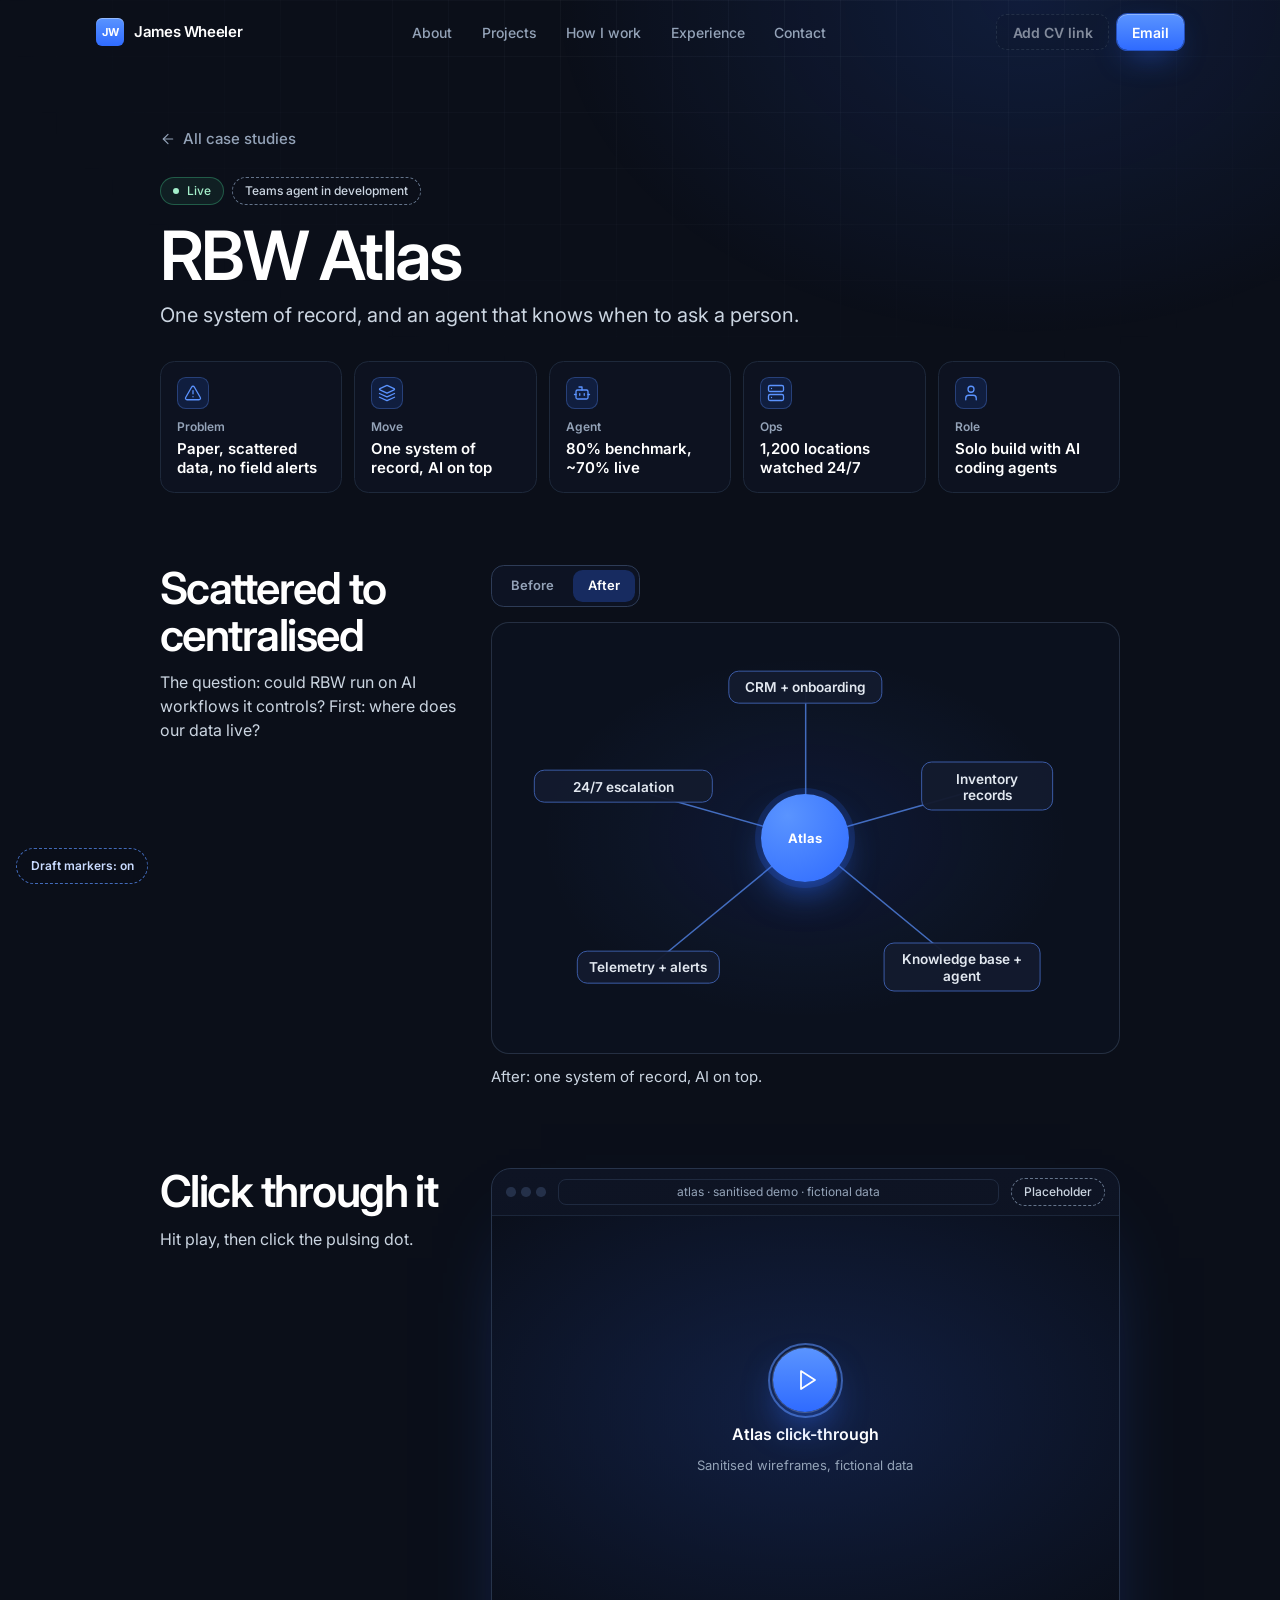
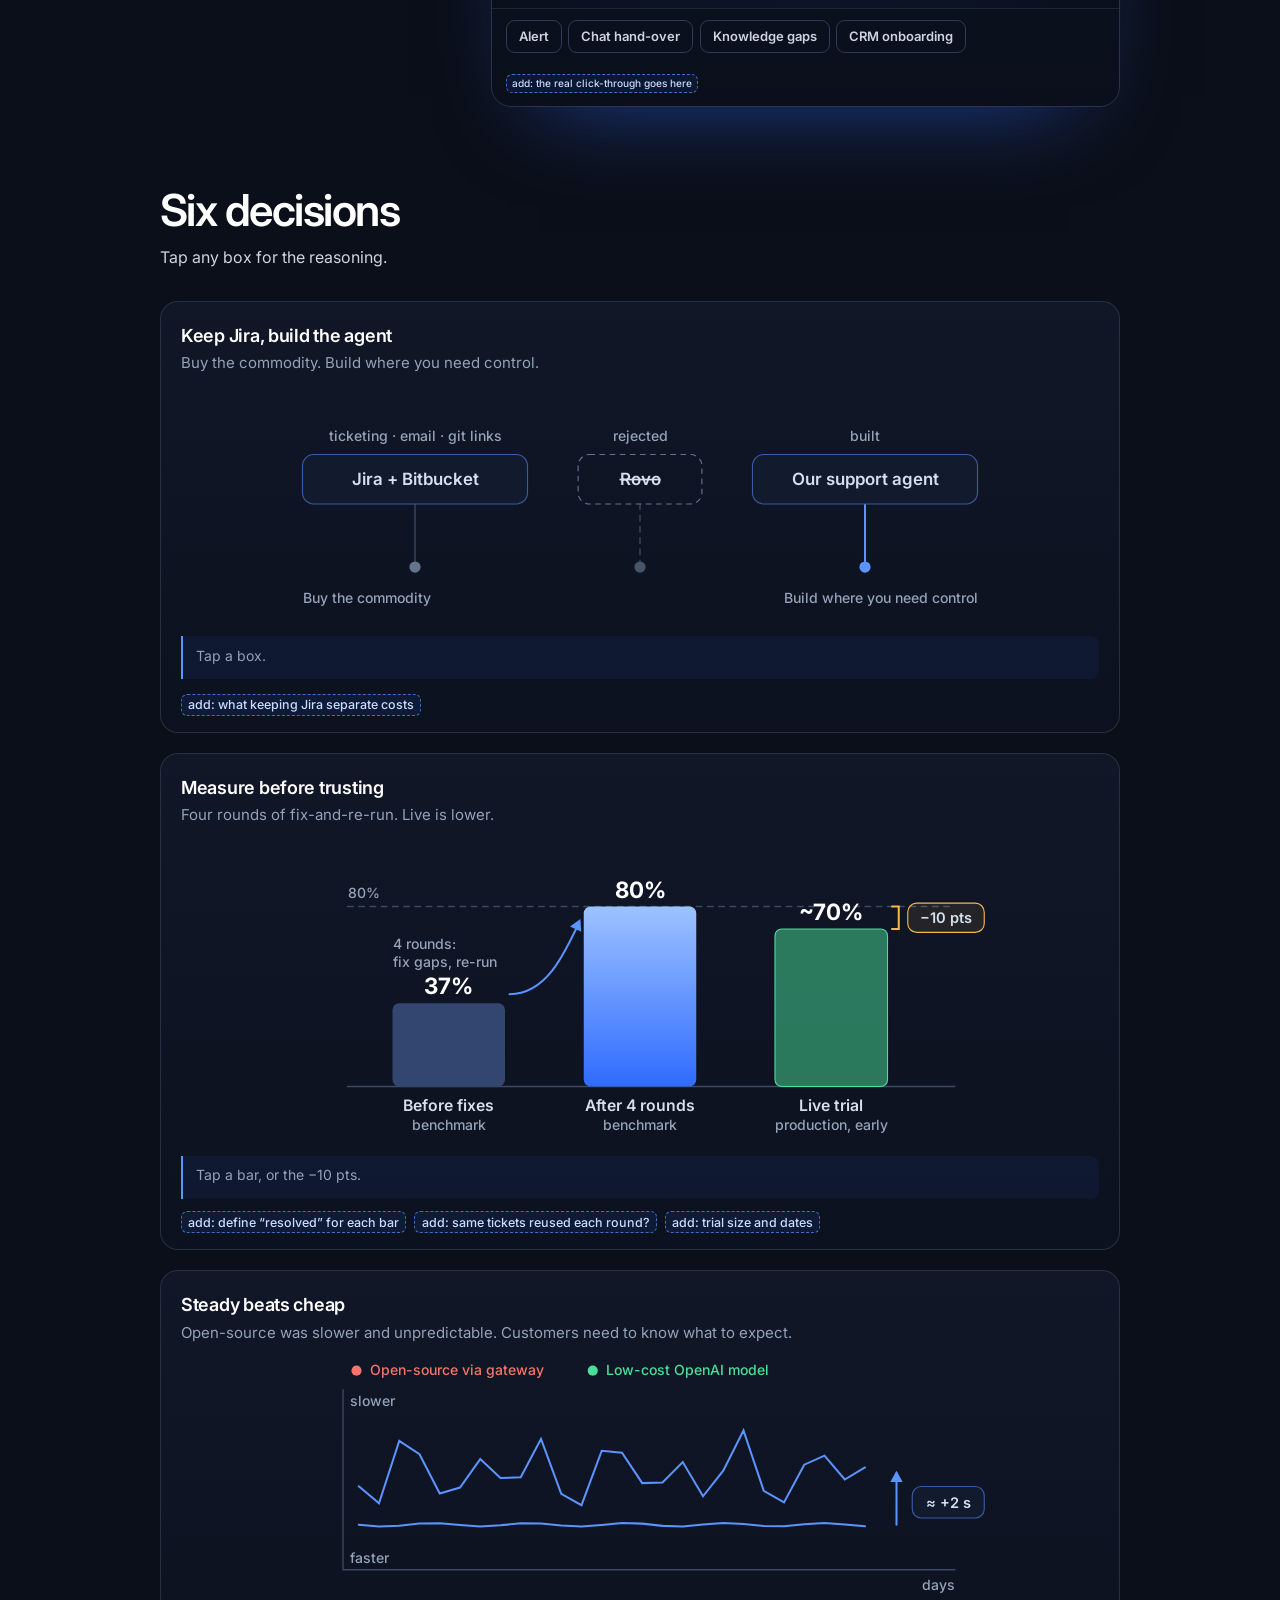
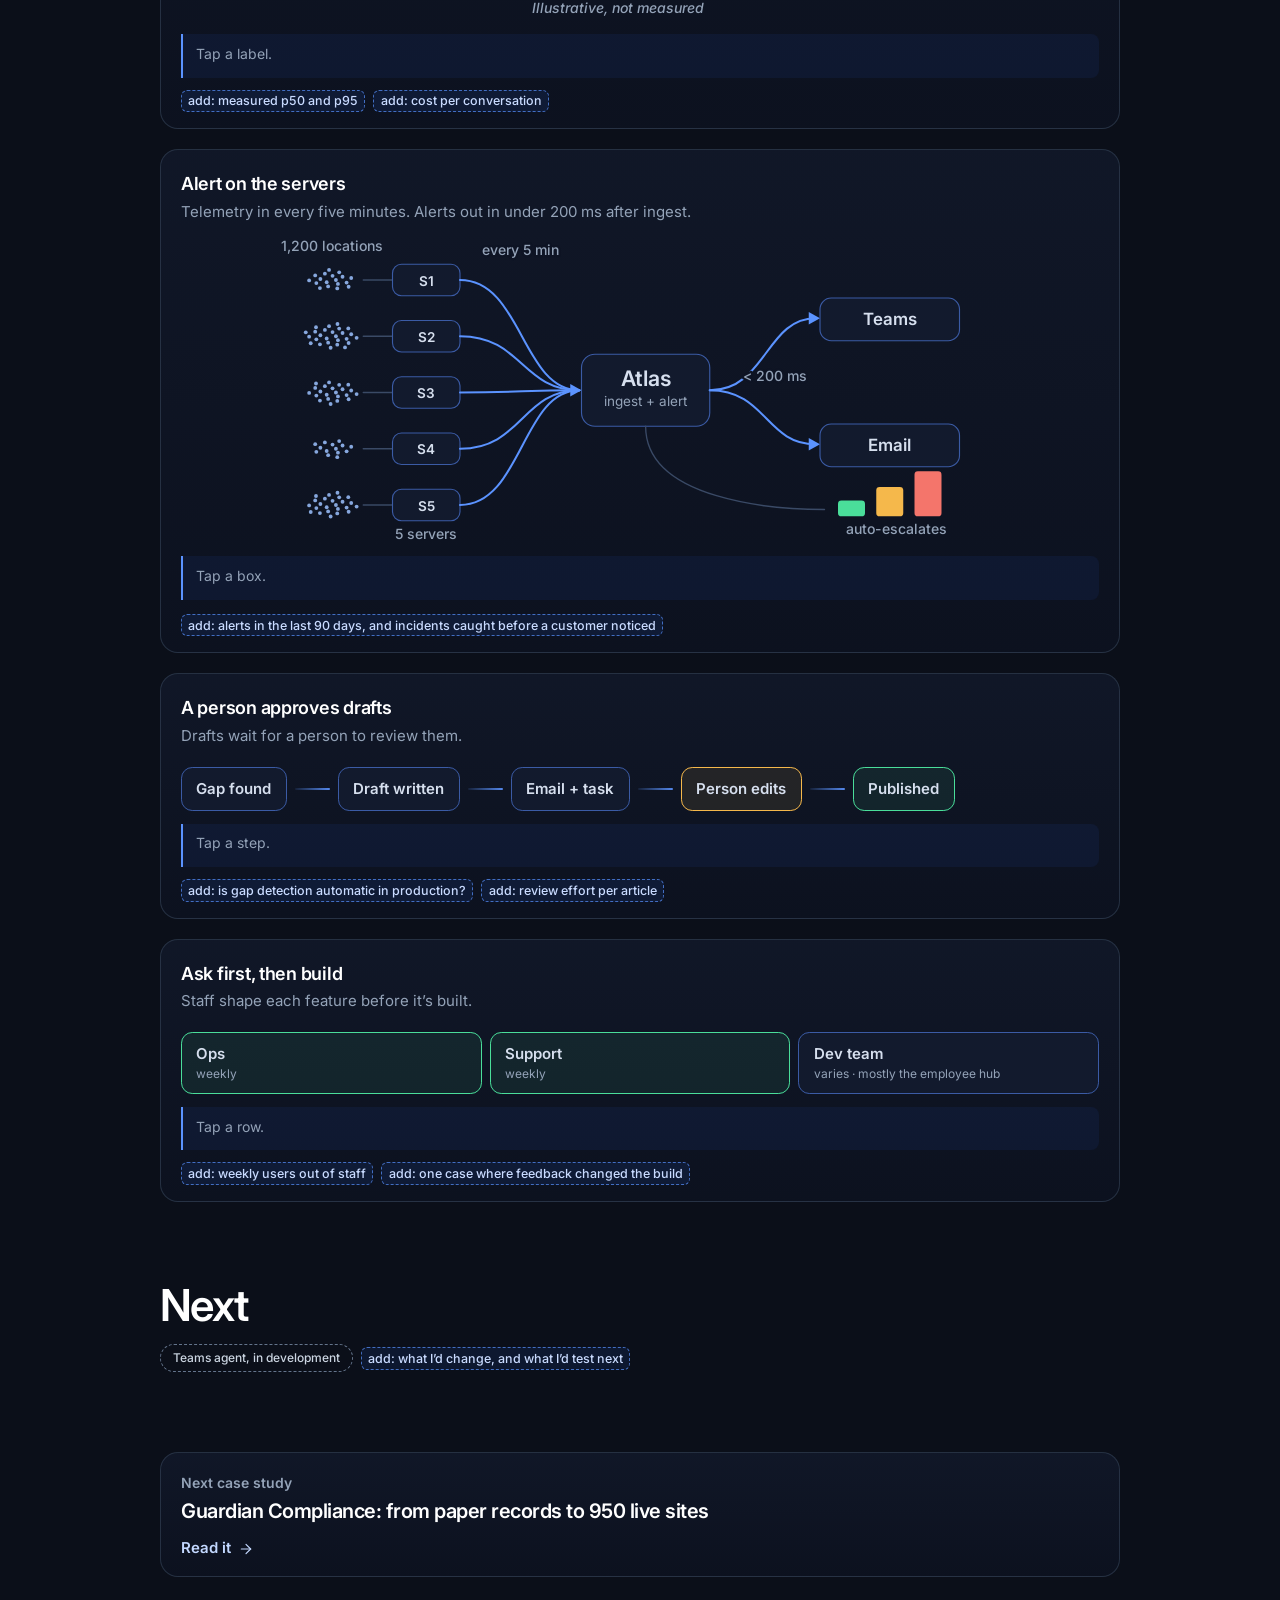
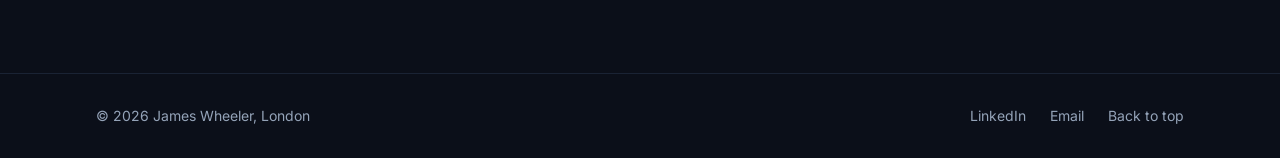
==== atlas/index.html @ 27ca9520 "Baseline: original three pages and redesign plan Co-Authored-By: Claude Sonnet 5.5 <noreply@anthropi" ====
<!DOCTYPE html>
<html lang="en-GB">
<head>
<meta charset="utf-8">
<meta name="viewport" content="width=device-width, initial-scale=1, viewport-fit=cover">
<title>RBW Atlas case study | James Wheeler</title>
<meta name="description" content="One system of record and a support agent that knows when to ask a person: the decisions, the alternatives rejected and what the numbers show.">
<meta name="theme-color" content="#0B0F19">
<meta property="og:type" content="website">
<meta property="og:title" content="RBW Atlas case study | James Wheeler">
<meta property="og:description" content="One system of record and a support agent that knows when to ask a person: the decisions, the alternatives rejected and what the numbers show.">
<!-- Replace YOUR-DOMAIN with your real domain; LinkedIn and Slack need absolute URLs for previews. og.png sits next to index.html. -->
<meta property="og:image" content="https://YOUR-DOMAIN/og.png">
<meta property="og:url" content="https://YOUR-DOMAIN/atlas/">
<meta name="twitter:card" content="summary_large_image">
<link rel="icon" href="data:image/svg+xml,%3Csvg xmlns='http://www.w3.org/2000/svg' viewBox='0 0 32 32'%3E%3Crect width='32' height='32' rx='8' fill='%232F6BFF'/%3E%3Ctext x='16' y='21.5' font-family='Arial,sans-serif' font-size='14' font-weight='700' text-anchor='middle' fill='white'%3EJW%3C/text%3E%3C/svg%3E">
<link rel="preconnect" href="https://fonts.googleapis.com">
<link rel="preconnect" href="https://fonts.gstatic.com" crossorigin>
<link href="https://fonts.googleapis.com/css2?family=Inter:wght@400;500;600;700&display=swap" rel="stylesheet">
<style>
*,:after,:before{--tw-border-spacing-x:0;--tw-border-spacing-y:0;--tw-translate-x:0;--tw-translate-y:0;--tw-rotate:0;--tw-skew-x:0;--tw-skew-y:0;--tw-scale-x:1;--tw-scale-y:1;--tw-pan-x: ;--tw-pan-y: ;--tw-pinch-zoom: ;--tw-scroll-snap-strictness:proximity;--tw-gradient-from-position: ;--tw-gradient-via-position: ;--tw-gradient-to-position: ;--tw-ordinal: ;--tw-slashed-zero: ;--tw-numeric-figure: ;--tw-numeric-spacing: ;--tw-numeric-fraction: ;--tw-ring-inset: ;--tw-ring-offset-width:0px;--tw-ring-offset-color:#fff;--tw-ring-color:rgba(59,130,246,.5);--tw-ring-offset-shadow:0 0 #0000;--tw-ring-shadow:0 0 #0000;--tw-shadow:0 0 #0000;--tw-shadow-colored:0 0 #0000;--tw-blur: ;--tw-brightness: ;--tw-contrast: ;--tw-grayscale: ;--tw-hue-rotate: ;--tw-invert: ;--tw-saturate: ;--tw-sepia: ;--tw-drop-shadow: ;--tw-backdrop-blur: ;--tw-backdrop-brightness: ;--tw-backdrop-contrast: ;--tw-backdrop-grayscale: ;--tw-backdrop-hue-rotate: ;--tw-backdrop-invert: ;--tw-backdrop-opacity: ;--tw-backdrop-saturate: ;--tw-backdrop-sepia: ;--tw-contain-size: ;--tw-contain-layout: ;--tw-contain-paint: ;--tw-contain-style: }::backdrop{--tw-border-spacing-x:0;--tw-border-spacing-y:0;--tw-translate-x:0;--tw-translate-y:0;--tw-rotate:0;--tw-skew-x:0;--tw-skew-y:0;--tw-scale-x:1;--tw-scale-y:1;--tw-pan-x: ;--tw-pan-y: ;--tw-pinch-zoom: ;--tw-scroll-snap-strictness:proximity;--tw-gradient-from-position: ;--tw-gradient-via-position: ;--tw-gradient-to-position: ;--tw-ordinal: ;--tw-slashed-zero: ;--tw-numeric-figure: ;--tw-numeric-spacing: ;--tw-numeric-fraction: ;--tw-ring-inset: ;--tw-ring-offset-width:0px;--tw-ring-offset-color:#fff;--tw-ring-color:rgba(59,130,246,.5);--tw-ring-offset-shadow:0 0 #0000;--tw-ring-shadow:0 0 #0000;--tw-shadow:0 0 #0000;--tw-shadow-colored:0 0 #0000;--tw-blur: ;--tw-brightness: ;--tw-contrast: ;--tw-grayscale: ;--tw-hue-rotate: ;--tw-invert: ;--tw-saturate: ;--tw-sepia: ;--tw-drop-shadow: ;--tw-backdrop-blur: ;--tw-backdrop-brightness: ;--tw-backdrop-contrast: ;--tw-backdrop-grayscale: ;--tw-backdrop-hue-rotate: ;--tw-backdrop-invert: ;--tw-backdrop-opacity: ;--tw-backdrop-saturate: ;--tw-backdrop-sepia: ;--tw-contain-size: ;--tw-contain-layout: ;--tw-contain-paint: ;--tw-contain-style: }/*! tailwindcss v3.4.17 | MIT License | https://tailwindcss.com*/*,:after,:before{box-sizing:border-box;border:0 solid #e5e7eb}:after,:before{--tw-content:""}:host,html{line-height:1.5;-webkit-text-size-adjust:100%;-moz-tab-size:4;-o-tab-size:4;tab-size:4;font-family:Inter,ui-sans-serif,system-ui,-apple-system,Segoe UI,Roboto,Helvetica Neue,Arial,sans-serif;font-feature-settings:normal;font-variation-settings:normal;-webkit-tap-highlight-color:transparent}body{margin:0;line-height:inherit}hr{height:0;color:inherit;border-top-width:1px}abbr:where([title]){-webkit-text-decoration:underline dotted;text-decoration:underline dotted}h1,h2,h3,h4,h5,h6{font-size:inherit;font-weight:inherit}a{color:inherit;text-decoration:inherit}b,strong{font-weight:bolder}code,kbd,pre,samp{font-family:ui-monospace,SFMono-Regular,Menlo,Monaco,Consolas,Liberation Mono,Courier New,monospace;font-feature-settings:normal;font-variation-settings:normal;font-size:1em}small{font-size:80%}sub,sup{font-size:75%;line-height:0;position:relative;vertical-align:baseline}sub{bottom:-.25em}sup{top:-.5em}table{text-indent:0;border-color:inherit;border-collapse:collapse}button,input,optgroup,select,textarea{font-family:inherit;font-feature-settings:inherit;font-variation-settings:inherit;font-size:100%;font-weight:inherit;line-height:inherit;letter-spacing:inherit;color:inherit;margin:0;padding:0}button,select{text-transform:none}button,input:where([type=button]),input:where([type=reset]),input:where([type=submit]){-webkit-appearance:button;background-color:transparent;background-image:none}:-moz-focusring{outline:auto}:-moz-ui-invalid{box-shadow:none}progress{vertical-align:baseline}::-webkit-inner-spin-button,::-webkit-outer-spin-button{height:auto}[type=search]{-webkit-appearance:textfield;outline-offset:-2px}::-webkit-search-decoration{-webkit-appearance:none}::-webkit-file-upload-button{-webkit-appearance:button;font:inherit}summary{display:list-item}blockquote,dd,dl,figure,h1,h2,h3,h4,h5,h6,hr,p,pre{margin:0}fieldset{margin:0}fieldset,legend{padding:0}menu,ol,ul{list-style:none;margin:0;padding:0}dialog{padding:0}textarea{resize:vertical}input::-moz-placeholder,textarea::-moz-placeholder{opacity:1;color:#9ca3af}input::placeholder,textarea::placeholder{opacity:1;color:#9ca3af}[role=button],button{cursor:pointer}:disabled{cursor:default}audio,canvas,embed,iframe,img,object,svg,video{display:block;vertical-align:middle}img,video{max-width:100%;height:auto}[hidden]:where(:not([hidden=until-found])){display:none}.sr-only{position:absolute;width:1px;height:1px;padding:0;margin:-1px;overflow:hidden;clip:rect(0,0,0,0);white-space:nowrap;border-width:0}.visible{visibility:visible}.static{position:static}.fixed{position:fixed}.absolute{position:absolute}.relative{position:relative}.inset-x-0{left:0;right:0}.top-0{top:0}.z-50{z-index:50}.mx-auto{margin-left:auto;margin-right:auto}.mt-1{margin-top:.25rem}.mt-2{margin-top:.5rem}.mt-3{margin-top:.75rem}.mt-4{margin-top:1rem}.mt-5{margin-top:1.25rem}.mt-6{margin-top:1.5rem}.mt-8{margin-top:2rem}.mt-9{margin-top:2.25rem}.block{display:block}.inline{display:inline}.flex{display:flex}.grid{display:grid}.hidden{display:none}.h-1\.5{height:.375rem}.h-16{height:4rem}.h-4{height:1rem}.h-7{height:1.75rem}.h-9{height:2.25rem}.min-h-\[100svh\]{min-height:100svh}.w-1\.5{width:.375rem}.w-4{width:1rem}.w-7{width:1.75rem}.w-9{width:2.25rem}.w-full{width:100%}.max-w-2xl{max-width:42rem}.max-w-3xl{max-width:48rem}.max-w-5xl{max-width:64rem}.max-w-6xl{max-width:72rem}.max-w-\[420px\]{max-width:420px}.max-w-\[720px\]{max-width:720px}.max-w-xl{max-width:36rem}.flex-none{flex:none}.grow{flex-grow:1}.transform{transform:translate(var(--tw-translate-x),var(--tw-translate-y)) rotate(var(--tw-rotate)) skewX(var(--tw-skew-x)) skewY(var(--tw-skew-y)) scaleX(var(--tw-scale-x)) scaleY(var(--tw-scale-y))}.resize{resize:both}.grid-cols-1{grid-template-columns:repeat(1,minmax(0,1fr))}.flex-col{flex-direction:column}.flex-wrap{flex-wrap:wrap}.place-items-center{place-items:center}.content-start{align-content:flex-start}.items-start{align-items:flex-start}.items-center{align-items:center}.justify-center{justify-content:center}.justify-between{justify-content:space-between}.gap-1{gap:.25rem}.gap-10{gap:2.5rem}.gap-2{gap:.5rem}.gap-2\.5{gap:.625rem}.gap-3{gap:.75rem}.gap-4{gap:1rem}.gap-5{gap:1.25rem}.gap-6{gap:1.5rem}.gap-8{gap:2rem}.space-y-20>:not([hidden])~:not([hidden]){--tw-space-y-reverse:0;margin-top:calc(5rem*(1 - var(--tw-space-y-reverse)));margin-bottom:calc(5rem*var(--tw-space-y-reverse))}.self-start{align-self:flex-start}.justify-self-start{justify-self:start}.rounded-full{border-radius:9999px}.rounded-lg{border-radius:.5rem}.rounded-md{border-radius:.375rem}.border{border-width:1px}.border-b{border-bottom-width:1px}.border-t{border-top-width:1px}.border-slate-700{--tw-border-opacity:1;border-color:rgb(51 65 85/var(--tw-border-opacity,1))}.border-slate-800{--tw-border-opacity:1;border-color:rgb(30 41 59/var(--tw-border-opacity,1))}.border-slate-800\/80{border-color:rgba(30,41,59,.8)}.border-transparent{border-color:transparent}.bg-\[\#0B0F19\]\/95{background-color:rgba(11,15,25,.95)}.bg-accent-bright{--tw-bg-opacity:1;background-color:rgb(91 147 255/var(--tw-bg-opacity,1))}.bg-slate-400{--tw-bg-opacity:1;background-color:rgb(148 163 184/var(--tw-bg-opacity,1))}.bg-gradient-to-b{background-image:linear-gradient(to bottom,var(--tw-gradient-stops))}.from-\[\#5A94FF\]{--tw-gradient-from:#5a94ff var(--tw-gradient-from-position);--tw-gradient-to:rgba(90,148,255,0) var(--tw-gradient-to-position);--tw-gradient-stops:var(--tw-gradient-from),var(--tw-gradient-to)}.to-accent{--tw-gradient-to:#2f6bff var(--tw-gradient-to-position)}.p-6{padding:1.5rem}.px-5{padding-left:1.25rem;padding-right:1.25rem}.py-2{padding-top:.5rem;padding-bottom:.5rem}.py-3{padding-top:.75rem;padding-bottom:.75rem}.py-8{padding-top:2rem;padding-bottom:2rem}.pb-10{padding-bottom:2.5rem}.pb-24{padding-bottom:6rem}.pb-28{padding-bottom:7rem}.pb-8{padding-bottom:2rem}.pt-10{padding-top:2.5rem}.pt-24{padding-top:6rem}.pt-28{padding-top:7rem}.text-\[11px\]{font-size:11px}.text-\[15px\]{font-size:15px}.text-base{font-size:1rem;line-height:1.5rem}.text-lg{font-size:1.125rem;line-height:1.75rem}.text-sm{font-size:.875rem;line-height:1.25rem}.text-xl{font-size:1.25rem;line-height:1.75rem}.font-bold{font-weight:700}.font-medium{font-weight:500}.font-semibold{font-weight:600}.leading-relaxed{line-height:1.625}.tracking-tight{letter-spacing:-.025em}.text-slate-300{--tw-text-opacity:1;color:rgb(203 213 225/var(--tw-text-opacity,1))}.text-slate-400{--tw-text-opacity:1;color:rgb(148 163 184/var(--tw-text-opacity,1))}.text-white{--tw-text-opacity:1;color:rgb(255 255 255/var(--tw-text-opacity,1))}.line-through{text-decoration-line:line-through}.shadow-\[inset_0_1px_0_rgba\(255\2c 255\2c 255\2c \.35\)\]{--tw-shadow:inset 0 1px 0 hsla(0,0%,100%,.35);--tw-shadow-colored:inset 0 1px 0 var(--tw-shadow-color);box-shadow:var(--tw-ring-offset-shadow,0 0 #0000),var(--tw-ring-shadow,0 0 #0000),var(--tw-shadow)}.ring{--tw-ring-offset-shadow:var(--tw-ring-inset) 0 0 0 var(--tw-ring-offset-width) var(--tw-ring-offset-color);--tw-ring-shadow:var(--tw-ring-inset) 0 0 0 calc(3px + var(--tw-ring-offset-width)) var(--tw-ring-color);box-shadow:var(--tw-ring-offset-shadow),var(--tw-ring-shadow),var(--tw-shadow,0 0 #0000)}.blur{--tw-blur:blur(8px)}.blur,.filter{filter:var(--tw-blur) var(--tw-brightness) var(--tw-contrast) var(--tw-grayscale) var(--tw-hue-rotate) var(--tw-invert) var(--tw-saturate) var(--tw-sepia) var(--tw-drop-shadow)}.backdrop-blur-xl{--tw-backdrop-blur:blur(24px);-webkit-backdrop-filter:var(--tw-backdrop-blur) var(--tw-backdrop-brightness) var(--tw-backdrop-contrast) var(--tw-backdrop-grayscale) var(--tw-backdrop-hue-rotate) var(--tw-backdrop-invert) var(--tw-backdrop-opacity) var(--tw-backdrop-saturate) var(--tw-backdrop-sepia);backdrop-filter:var(--tw-backdrop-blur) var(--tw-backdrop-brightness) var(--tw-backdrop-contrast) var(--tw-backdrop-grayscale) var(--tw-backdrop-hue-rotate) var(--tw-backdrop-invert) var(--tw-backdrop-opacity) var(--tw-backdrop-saturate) var(--tw-backdrop-sepia)}.transition{transition-property:color,background-color,border-color,text-decoration-color,fill,stroke,opacity,box-shadow,transform,filter,-webkit-backdrop-filter;transition-property:color,background-color,border-color,text-decoration-color,fill,stroke,opacity,box-shadow,transform,filter,backdrop-filter;transition-property:color,background-color,border-color,text-decoration-color,fill,stroke,opacity,box-shadow,transform,filter,backdrop-filter,-webkit-backdrop-filter;transition-timing-function:cubic-bezier(.4,0,.2,1);transition-duration:.15s}.ease-in-out{transition-timing-function:cubic-bezier(.4,0,.2,1)}.ease-out{transition-timing-function:cubic-bezier(0,0,.2,1)}.hover\:border-slate-500:hover{--tw-border-opacity:1;border-color:rgb(100 116 139/var(--tw-border-opacity,1))}.hover\:text-white:hover{--tw-text-opacity:1;color:rgb(255 255 255/var(--tw-text-opacity,1))}.focus\:not-sr-only:focus{position:static;width:auto;height:auto;padding:0;margin:0;overflow:visible;clip:auto;white-space:normal}.focus\:fixed:focus{position:fixed}.focus\:left-4:focus{left:1rem}.focus\:top-4:focus{top:1rem}.focus\:z-\[60\]:focus{z-index:60}.focus\:rounded-md:focus{border-radius:.375rem}.focus\:bg-accent:focus{--tw-bg-opacity:1;background-color:rgb(47 107 255/var(--tw-bg-opacity,1))}.focus\:px-3:focus{padding-left:.75rem;padding-right:.75rem}.focus\:py-2:focus{padding-top:.5rem;padding-bottom:.5rem}.focus\:text-sm:focus{font-size:.875rem;line-height:1.25rem}.focus\:font-semibold:focus{font-weight:600}.focus\:text-white:focus{--tw-text-opacity:1;color:rgb(255 255 255/var(--tw-text-opacity,1))}@media (min-width:640px){.sm\:flex-row{flex-direction:row}.sm\:p-7{padding:1.75rem}.sm\:px-8{padding-left:2rem;padding-right:2rem}.sm\:pt-32{padding-top:8rem}}@media (min-width:768px){.md\:flex{display:flex}.md\:hidden{display:none}.md\:grid-cols-3{grid-template-columns:repeat(3,minmax(0,1fr))}}@media (min-width:1024px){.lg\:col-span-2{grid-column:span 2/span 2}.lg\:col-span-4{grid-column:span 4/span 4}.lg\:col-span-5{grid-column:span 5/span 5}.lg\:col-span-7{grid-column:span 7/span 7}.lg\:col-span-8{grid-column:span 8/span 8}.lg\:grid-cols-12{grid-template-columns:repeat(12,minmax(0,1fr))}.lg\:grid-cols-2{grid-template-columns:repeat(2,minmax(0,1fr))}.lg\:justify-end{justify-content:flex-end}.lg\:gap-8{gap:2rem}}
/* ───────── Tokens and base ───────── */
:root{
  --bg:#0B0F19;
  --blue:#2F6BFF; --blue-400:#5B93FF; --blue-300:#9CC2FF;
  --per:#F5B84B;   /* a person decides */
  --ok:#4ADE9A;    /* live / healthy */
  --bad:#F4756B;   /* slow / volatile */
}
html{ background:var(--bg); color-scheme:dark; scroll-behavior:smooth; scroll-padding-top:5rem; }
body{
  margin:0; overflow-x:hidden; color:#CBD5E1;
  font-family:Inter,ui-sans-serif,system-ui,-apple-system,"Segoe UI",Roboto,"Helvetica Neue",Arial,sans-serif;
  -webkit-font-smoothing:antialiased; -moz-osx-font-smoothing:grayscale; text-rendering:optimizeLegibility;
}
::selection{ background:rgba(47,107,255,.45); color:#fff; }
:focus-visible{ outline:2px solid var(--blue-400); outline-offset:3px; border-radius:.4rem; }
.is-off{ display:none!important; }
:where([data-icon]){ display:inline-block; width:1.125rem; height:1.125rem; flex:none; }
[data-icon] > svg{ display:block; width:100%; height:100%; }

.bg-stage{
  position:fixed; inset:0; z-index:-1; pointer-events:none;
  background:radial-gradient(42rem 30rem at 80% 0%, rgba(47,107,255,.15), transparent 70%);
}
.bg-stage::before{
  content:""; position:absolute; inset:0;
  background-image:
    linear-gradient(to right, rgba(148,163,184,.055) 1px, transparent 1px),
    linear-gradient(to bottom, rgba(148,163,184,.055) 1px, transparent 1px);
  background-size:56px 56px;
  -webkit-mask-image:radial-gradient(ellipse 85% 62% at 60% 0%, #000 10%, transparent 72%);
          mask-image:radial-gradient(ellipse 85% 62% at 60% 0%, #000 10%, transparent 72%);
}

/* ───────── Type ───────── */
.h1-statement{ font-size:clamp(2.25rem,5vw,3.75rem); line-height:1.04; letter-spacing:-.035em; font-weight:600; text-wrap:balance; }
.h1-case{ font-size:clamp(2.5rem,6vw,4.25rem); line-height:1; letter-spacing:-.04em; font-weight:600; }
.h2{ font-size:clamp(1.9rem,3.8vw,2.75rem); line-height:1.06; letter-spacing:-.035em; font-weight:600; color:#fff; text-wrap:balance; }
.inline-link{ color:#C3D8FF; text-decoration:underline; text-decoration-color:rgba(195,216,255,.45); text-underline-offset:3px; }
.inline-link:hover{ color:#fff; }

/* ───────── Buttons and links ───────── */
.btn{
  --h:2.75rem;
  display:inline-flex; align-items:center; justify-content:center; gap:.5rem;
  height:var(--h); padding:0 1.15rem; border-radius:.65rem;
  font-size:.9375rem; font-weight:600; letter-spacing:-.005em; white-space:nowrap; cursor:pointer;
  transition:transform .2s ease, box-shadow .25s ease, background-color .25s ease, border-color .25s ease, filter .25s ease, opacity .25s ease;
}
.btn-sm{ --h:2.25rem; padding:0 .95rem; font-size:.875rem; }
.btn-lg{ --h:3.1rem; padding:0 1.5rem; font-size:1rem; }
.btn-primary{
  color:#fff; background:linear-gradient(180deg,#5A94FF 0%,#2F6BFF 100%);
  box-shadow:inset 0 1px 0 rgba(255,255,255,.3), 0 0 0 1px rgba(47,107,255,.65), 0 12px 32px -12px rgba(47,107,255,.9);
}
.btn-primary:hover{ transform:translateY(-1px); filter:brightness(1.07); }
.btn-ghost{ color:#E2E8F0; border:1px solid #334155; background:rgba(15,23,42,.45); }
.btn-ghost:hover{ border-color:#64748B; background:rgba(148,163,184,.09); transform:translateY(-1px); }
.is-soon{ opacity:.55; pointer-events:none; cursor:default; border-style:dashed; }
.link-ext{ display:inline-flex; align-items:center; gap:.45rem; font-size:.9375rem; font-weight:600; color:#C3D8FF; transition:gap .25s ease, color .2s ease; }
.link-ext:hover{ gap:.7rem; color:#fff; }
.link-back{ display:inline-flex; align-items:center; gap:.45rem; font-size:.9375rem; font-weight:500; color:#94A3B8; transition:color .2s ease, gap .25s ease; }
.link-back:hover{ color:#fff; gap:.65rem; }

/* ───────── Chips ───────── */
.chip{ display:inline-flex; align-items:center; gap:.5rem; height:1.75rem; padding:0 .75rem; border-radius:999px; font-size:.75rem; font-weight:500; white-space:nowrap; border:1px solid; }
.chip-blue{ color:#C3D8FF; background:rgba(47,107,255,.14); border-color:rgba(91,147,255,.45); }
.chip-mint{ color:#A4EFCB; background:rgba(74,222,154,.08); border-color:rgba(74,222,154,.32); }
.chip-dev{ color:#CBD5E1; background:transparent; border:1px dashed #64748B; }
.chip-per{ color:#FADA9E; background:rgba(245,184,75,.09); border-color:rgba(245,184,75,.35); }
.dot{ width:.4rem; height:.4rem; border-radius:50%; background:currentColor; }

/* ───────── Draft markers: dashed = still to confirm ───────── */
.tbc{
  display:inline-block; padding:.05em .5em; border-radius:.4rem; font-size:.78em; font-weight:500; line-height:1.55;
  color:#C9DBFF; background:rgba(47,107,255,.1); border:1px dashed rgba(91,147,255,.7);
}
body.hide-tbc .tbc{ display:none!important; }
.draft-pill{
  position:fixed; left:1rem; bottom:calc(1rem + env(safe-area-inset-bottom,0px)); z-index:55;
  display:inline-flex; align-items:center; gap:.5rem; height:2.25rem; padding:0 .85rem; border-radius:999px;
  border:1px dashed rgba(91,147,255,.7); background:rgba(11,15,25,.92); color:#C9DBFF;
  font-size:.75rem; font-weight:600; cursor:pointer; -webkit-backdrop-filter:blur(8px); backdrop-filter:blur(8px);
}
.draft-pill[aria-pressed="false"]{ border-style:solid; border-color:#334155; color:#94A3B8; }

/* ───────── Navigation ───────── */
#nav{ transition:background-color .3s ease, border-color .3s ease; }
#nav.is-scrolled, #nav.menu-open{
  background:rgba(11,15,25,.88); border-bottom-color:rgba(51,65,85,.6);
  -webkit-backdrop-filter:saturate(160%) blur(16px); backdrop-filter:saturate(160%) blur(16px);
}
.nav-link{ position:relative; padding:.5rem .8rem; border-radius:.5rem; font-size:.875rem; font-weight:500; color:#94A3B8; transition:color .2s, background-color .2s; }
.nav-link:hover{ color:#fff; background:rgba(148,163,184,.08); }
.nav-link[data-active="true"]{ color:#fff; }
.nav-link[data-active="true"]::after{ content:""; position:absolute; left:.8rem; right:.8rem; bottom:.1rem; height:2px; border-radius:2px; background:linear-gradient(90deg, transparent, var(--blue-400), transparent); }

/* ───────── Cards ───────── */
.card{ border:1px solid rgba(51,65,85,.65); border-radius:1.125rem; background:linear-gradient(180deg,rgba(19,27,46,.7),rgba(13,19,34,.7)); transition:border-color .3s ease; }
.card:hover{ border-color:rgba(91,147,255,.5); }

/* ───────── Diagram base ───────── */
.dgsvg{ display:block; width:100%; height:auto; }
.dgsvg text{ font-family:Inter,ui-sans-serif,system-ui,sans-serif; fill:#D6DFEE; }
.nd{ cursor:pointer; outline:none; }
.nd.static{ cursor:default; }
.nd rect.bx{ fill:rgba(19,27,46,.94); stroke:#2A364D; stroke-width:1; transition:stroke .2s, fill .2s; }
.nd.sys rect.bx{ stroke:#3B5BA5; }
.nd.per rect.bx{ stroke:var(--per); fill:rgba(245,184,75,.09); }
.nd.ok rect.bx{ stroke:var(--ok); fill:rgba(74,222,154,.08); }
.nd.no rect.bx{ stroke:#64748B; stroke-dasharray:5 4; fill:transparent; }
.nd text{ font-size:15px; font-weight:600; }
.nd.big text{ font-size:17px; font-weight:500; }
.nd .sub{ font-size:12px; font-weight:400; fill:#94A3B8; }
.nd:hover rect.bx, .nd:focus-visible rect.bx, .nd.is-sel rect.bx{ stroke:var(--blue-300); fill:rgba(47,107,255,.18); }
.nd.per:hover rect.bx, .nd.per:focus-visible rect.bx, .nd.per.is-sel rect.bx{ stroke:#FADA9E; fill:rgba(245,184,75,.2); }
.nd.static:hover rect.bx{ stroke:#3B5BA5; fill:rgba(19,27,46,.94); }
.nd.per.static:hover rect.bx{ stroke:var(--per); fill:rgba(245,184,75,.09); }
.ln{ fill:none; stroke:var(--blue-400); stroke-width:1.8; stroke-linecap:round; }
.ln.per{ stroke:var(--per); }
.ln.dim{ stroke:#3A4A66; stroke-width:1.2; }
.ln.dash{ stroke-dasharray:5 5; }
.cap{ font-size:12.5px; font-weight:500; fill:#94A3B8!important; }
.cap.per{ fill:var(--per)!important; }
.cap.bad{ fill:var(--bad)!important; }
.cap.ok{ fill:var(--ok)!important; }
.halo{ paint-order:stroke; stroke:#0E1424; stroke-width:4px; stroke-linejoin:round; }
.val{ font-size:20px; font-weight:700; fill:#fff!important; }

.dg .lp-line, .dg .lp-fade, .dg .grow{ animation-play-state:paused; }
.dg.in .lp-line, .dg.in .lp-fade, .dg.in .grow{ animation-play-state:running; }
.lp-line{ stroke-dasharray:1; animation:lpDraw .7s cubic-bezier(.3,.7,.2,1) backwards; animation-delay:var(--d,0s); }
.lp-fade{ animation:lpFade .6s ease backwards; animation-delay:var(--d,0s); }
.grow{ transform-box:fill-box; transform-origin:50% 100%; animation:grow .9s cubic-bezier(.2,.7,.2,1) backwards; animation-delay:var(--d,0s); }
@keyframes lpDraw{ from{ stroke-dashoffset:1; } to{ stroke-dashoffset:0; } }
@keyframes lpFade{ from{ opacity:0; } to{ opacity:1; } }
@keyframes grow{ from{ transform:scaleY(0); } to{ transform:scaleY(1); } }
.lp-hub-ring{ fill:#0D1426; stroke:var(--per); stroke-width:1.5; }
.lp-label{ font-size:17px; font-weight:600; fill:var(--per)!important; }
.av-head{ transform-box:fill-box; transform-origin:50% 100%; animation:avNod .9s ease-in-out 2.2s 1 both; }
.av-eye{ transform-box:fill-box; transform-origin:center; animation:avBlink 6s ease-in-out 3.5s infinite; }
@keyframes avNod{ 0%,100%{ transform:rotate(0); } 30%{ transform:rotate(-6deg) translateY(1px); } 60%{ transform:rotate(3deg); } }
@keyframes avBlink{ 0%,92%,100%{ transform:scaleY(1); } 95%{ transform:scaleY(.1); } }
.legend{ display:flex; gap:1.25rem; justify-content:center; font-size:.8125rem; color:#94A3B8; }
.legend i{ display:inline-block; width:.6rem; height:.6rem; border-radius:50%; margin-right:.4rem; vertical-align:-.05rem; }

/* diagram cards */
.dgc{ border:1px solid rgba(51,65,85,.65); border-radius:1.125rem; background:linear-gradient(180deg,rgba(19,27,46,.7),rgba(13,19,34,.7)); padding:1.25rem 1.25rem 1rem; }
.dgc h3{ font-size:1.125rem; font-weight:600; color:#fff; letter-spacing:-.015em; }
.dgc .dg-cap{ margin-top:.2rem; font-size:.9375rem; color:#94A3B8; }
.dg .tip{
  margin-top:.8rem; min-height:3.1em; padding:.55rem .8rem; border-left:2px solid var(--blue-400);
  background:rgba(47,107,255,.07); border-radius:0 .5rem .5rem 0; font-size:.875rem; line-height:1.5; color:#CBD5E1;
}
.dg .tip.is-hint{ color:#94A3B8; }

/* ───────── Proof strip ───────── */
.proof{ display:grid; grid-template-columns:repeat(2,minmax(0,1fr)); gap:1px; border:1px solid #1E293B; border-radius:1.25rem; overflow:hidden; background:#1E293B; }
@media (min-width:1024px){ .proof{ grid-template-columns:repeat(4,minmax(0,1fr)); } }
.pt{ background:#0F1524; padding:1.25rem 1.25rem 1.15rem; min-width:0; }
.pt-viz{ height:4.75rem; display:flex; align-items:center; }
.pt-num{ margin-top:.8rem; font-size:clamp(1.5rem,2.7vw,2.35rem); font-weight:600; letter-spacing:-.04em; color:#fff; line-height:1.05; font-variant-numeric:tabular-nums; }
.pt-num small{ font-size:.42em; font-weight:500; letter-spacing:0; color:#94A3B8; margin-left:.2rem; }
.pt-num .arr{ color:var(--blue-400); margin:0 .1em; font-weight:400; }
.pt-cap{ margin-top:.55rem; font-size:.875rem; font-weight:500; color:#E2E8F0; }
.pt-sub{ margin-top:.1rem; font-size:.8125rem; color:#94A3B8; }
.pct-ring{ width:4.75rem; height:4.75rem; }
.pct-ring .trk{ fill:none; stroke:#1A2438; stroke-width:7; }
.pct-ring .prog{ fill:none; stroke:var(--blue-400); stroke-width:7; stroke-linecap:round; stroke-dasharray:175.93; stroke-dashoffset:175.93; transform:rotate(-90deg); transform-origin:36px 36px; transition:stroke-dashoffset 1.3s cubic-bezier(.2,.7,.2,1) .2s; }
.in .pct-ring .prog{ stroke-dashoffset:114.35; }
.ring text{ font-size:15px; font-weight:700; fill:#fff; font-family:Inter,sans-serif; }
.mbars{ width:100%; display:grid; gap:.55rem; }
.mbar{ display:grid; grid-template-columns:4.6rem 1fr; align-items:center; gap:.6rem; font-size:.75rem; color:#94A3B8; }
.mbar i{ display:block; position:relative; height:.6rem; border-radius:99px; background:#1A2438; overflow:hidden; }
.mbar i b{ position:absolute; inset:0 auto 0 0; width:0; border-radius:inherit; background:linear-gradient(90deg,#2F6BFF,#9CC2FF); transition:width 1.2s cubic-bezier(.2,.7,.2,1) .2s; }
.mbar.live i b{ background:linear-gradient(90deg,#1FA971,var(--ok)); }
.in .mbar i b{ width:var(--w); }
.dots-viz{ width:100%; max-width:11rem; }
.dots-viz .srv{ fill:#1B2A4A; stroke:#3B5BA5; stroke-width:1; }
.dots-viz .dot-link{ stroke:#3A4A66; stroke-width:1; fill:none; }
.dot-loc{ fill:var(--blue-300); opacity:0; }
.in .dot-loc{ opacity:.9; transition:opacity .4s calc(var(--i) * 28ms + .2s); }
.deal{ display:flex; align-items:center; gap:.35rem; flex-wrap:wrap; font-size:.75rem; font-weight:600; color:#E2E8F0; }
.deal span{ padding:.3rem .55rem; border:1px solid #3B5BA5; border-radius:.5rem; background:rgba(19,27,46,.94); }
.deal span.per{ border-color:var(--per); background:rgba(245,184,75,.09); }
.deal i{ font-style:normal; color:var(--blue-400); }

/* ───────── Project bands ───────── */
.band{ position:relative; padding:4.5rem 0; }
.band-alt{ background:rgba(15,21,36,.55); border-block:1px solid #1E293B; }

/* ───────── Before / After morph ───────── */
.morph-bar{ display:inline-flex; gap:.25rem; padding:.25rem; border:1px solid #2E3C57; border-radius:.8rem; background:rgba(15,23,42,.6); }
.morph-bar button{ padding:.4rem .95rem; border-radius:.6rem; font-size:.8125rem; font-weight:600; color:#94A3B8; cursor:pointer; transition:color .2s, background-color .2s; }
.morph-bar button[aria-pressed="true"]{ color:#fff; background:rgba(47,107,255,.28); }
.morph-stage{ position:relative; margin-top:.9rem; aspect-ratio:16/11; border:1px solid rgba(51,65,85,.65); border-radius:1.125rem; background:radial-gradient(60% 60% at 50% 50%, rgba(47,107,255,.10), transparent 70%), rgba(13,19,34,.65); overflow:hidden; }
.morph-lines{ position:absolute; inset:0; width:100%; height:100%; }
.morph-lines path{ fill:none; stroke:var(--blue-400); stroke-width:1.5; vector-effect:non-scaling-stroke; opacity:0; transition:opacity .7s ease .45s; }
.is-after .morph-lines path{ opacity:.7; }
.mhub{
  position:absolute; left:50%; top:50%; z-index:2; display:grid; place-items:center; width:5.5rem; height:5.5rem; border-radius:50%;
  text-align:center; font-size:.8125rem; font-weight:700; line-height:1.15; color:#fff; padding:.5rem;
  background:radial-gradient(circle at 30% 25%, #5A94FF, #2F6BFF); box-shadow:0 0 0 6px rgba(47,107,255,.18), 0 18px 40px -14px rgba(47,107,255,.9);
  opacity:0; transform:translate(-50%,-50%) scale(.4); transition:opacity .6s ease .3s, transform .8s cubic-bezier(.2,.8,.2,1) .3s;
}
.is-after .mhub{ opacity:1; transform:translate(-50%,-50%) scale(1); }
.mchip{
  position:absolute; z-index:3; display:grid; max-width:34%;
  left:calc(var(--x0) * 1%); top:calc(var(--y0) * 1%); transform:translate(-50%,-50%) rotate(calc(var(--r0) * 1deg));
  padding:.45rem .7rem; border-radius:.65rem; border:1px solid #475569; background:rgba(30,41,59,.92);
  font-size:clamp(.66rem,1.55vw,.85rem); font-weight:600; line-height:1.2; text-align:center; color:#E2E8F0;
  transition:left .95s cubic-bezier(.2,.75,.2,1), top .95s cubic-bezier(.2,.75,.2,1), transform .95s cubic-bezier(.2,.75,.2,1), border-color .6s, background-color .6s, color .6s;
}
.mchip > span{ grid-area:1 / 1; transition:opacity .5s ease; }
.mchip .a{ opacity:0; }
.is-after .mchip{ left:calc(var(--x1) * 1%); top:calc(var(--y1) * 1%); transform:translate(-50%,-50%) rotate(0deg); border-color:#3B5BA5; background:rgba(19,27,46,.96); }
.is-after .mchip .a{ opacity:1; }
.is-after .mchip .b{ opacity:0; }
.mchip.warn{ border-color:rgba(244,117,107,.55); color:#FBC9C4; }
.is-after .mchip.warn{ border-color:#3B5BA5; color:#E2E8F0; }
.morph-cap{ margin-top:.7rem; min-height:1.5em; font-size:.9375rem; color:#CBD5E1; }

/* ───────── Click-through demo frame (placeholder) ───────── */
.demo{ border:1px solid #27344B; border-radius:1.25rem; overflow:hidden; background:linear-gradient(180deg,#0E1424,#0A0F1B); box-shadow:0 40px 90px -50px rgba(47,107,255,.6); }
.demo-bar{ display:flex; align-items:center; gap:.75rem; padding:.55rem .9rem; border-bottom:1px solid #1B263A; }
.demo-bar .dots{ display:flex; gap:.35rem; }
.demo-bar .dots i{ width:.6rem; height:.6rem; border-radius:50%; background:#243049; }
.demo-url{ flex:1; min-width:0; text-align:center; font-size:.75rem; color:#94A3B8; border:1px solid #1F2A40; border-radius:.5rem; padding:.2rem .6rem; white-space:nowrap; overflow:hidden; text-overflow:ellipsis; }
.demo-screen{ position:relative; aspect-ratio:16/10; padding:1rem; overflow:hidden; }
.demo-intro{ position:absolute; inset:0; z-index:3; display:grid; place-items:center; align-content:center; gap:.6rem; text-align:center; background:radial-gradient(70% 70% at 50% 50%, rgba(47,107,255,.16), rgba(10,15,27,.94)); transition:opacity .45s ease; }
.demo.is-running .demo-intro{ opacity:0; pointer-events:none; }
.demo-play{ position:relative; display:grid; place-items:center; width:4rem; height:4rem; border-radius:50%; color:#fff; cursor:pointer; background:linear-gradient(180deg,#5A94FF,#2F6BFF); box-shadow:0 0 0 1px rgba(255,255,255,.2), 0 18px 40px -12px rgba(47,107,255,.9); }
.demo-play::after{ content:""; position:absolute; inset:-.35rem; border-radius:50%; border:2px solid rgba(91,147,255,.55); animation:ping 2s ease-out infinite; }
.demo-play [data-icon]{ width:1.5rem; height:1.5rem; margin-left:.15rem; }
@keyframes ping{ 0%{ transform:scale(.85); opacity:.9; } 100%{ transform:scale(1.35); opacity:0; } }
.demo-title{ font-size:1rem; font-weight:600; color:#fff; }
.demo-sub{ font-size:.8125rem; color:#94A3B8; }
.demo-steps{ display:flex; flex-wrap:wrap; gap:.4rem; padding:.7rem .9rem; border-top:1px solid #1B263A; }
.demo-steps button{ flex:none; padding:.35rem .75rem; border-radius:.55rem; border:1px solid #2E3C57; font-size:.8125rem; font-weight:600; color:#CBD5E1; cursor:pointer; transition:border-color .2s, background-color .2s, color .2s; }
.demo-steps button:hover{ border-color:var(--blue-400); }
.demo-steps button[aria-selected="true"]{ border-color:var(--blue-400); background:rgba(47,107,255,.22); color:#fff; }
.demo-note{ min-height:2.5rem; padding:.55rem .9rem .8rem; font-size:.8125rem; color:#94A3B8; }
.sk{ display:block; height:.55rem; border-radius:.35rem; background:linear-gradient(90deg,#1A2438 25%,#26334F 37%,#1A2438 63%); background-size:400% 100%; animation:shimmer 1.8s ease infinite; }
@keyframes shimmer{ 0%{ background-position:100% 50%; } 100%{ background-position:0 50%; } }
.sk-wrap{ position:absolute; inset:1rem; display:flex; flex-direction:column; gap:.65rem; animation:lpFade .45s ease both; }
.sk-head{ display:flex; align-items:center; justify-content:space-between; gap:1rem; padding-bottom:.5rem; border-bottom:1px solid #1B263A; }
.sk-pill{ height:1.25rem; width:5rem; border-radius:99px; border:1px solid #2E3C57; background:rgba(47,107,255,.12); font-size:.65rem; font-weight:600; line-height:1.15rem; text-align:center; color:#C3D8FF; }
.sk-row{ display:flex; align-items:center; gap:.7rem; padding:.55rem .7rem; border:1px solid #1B263A; border-radius:.6rem; background:rgba(19,27,46,.6); }
.sk-row.hot{ border-color:rgba(244,117,107,.6); background:rgba(244,117,107,.07); }
.sk-dot{ flex:none; width:.65rem; height:.65rem; border-radius:50%; background:var(--ok); }
.sk-row.hot .sk-dot{ background:var(--bad); }
.sk-tag{ flex:none; margin-left:auto; width:3.4rem; height:1.1rem; border-radius:.4rem; border:1px solid #2E3C57; font-size:.6rem; font-weight:600; line-height:1rem; text-align:center; color:#94A3B8; }
.sk-cols{ flex:1; display:grid; grid-template-columns:1.4fr 1fr; gap:.9rem; min-height:0; }
.sk-col{ display:flex; flex-direction:column; gap:.55rem; }
.sk-bub{ max-width:78%; padding:.55rem .7rem; border-radius:.7rem; border:1px solid #243049; background:rgba(148,163,184,.08); display:grid; gap:.4rem; }
.sk-bub.me{ align-self:flex-end; background:rgba(47,107,255,.2); border-color:rgba(91,147,255,.5); }
.sk-card{ padding:.7rem; border:1px solid #1B263A; border-radius:.7rem; background:rgba(19,27,46,.6); display:grid; gap:.45rem; align-content:start; }
.sk-card.per{ border:1px dashed var(--per); background:rgba(245,184,75,.07); }
.sk-lab{ font-size:.65rem; font-weight:700; color:var(--per); }
.sk-grid{ flex:1; display:grid; grid-template-columns:repeat(3,1fr); gap:.6rem; }
.sk-field{ display:grid; gap:.35rem; }
.sk-input{ height:1.5rem; border-radius:.4rem; border:1px solid #243049; background:rgba(148,163,184,.06); }
.sk-btn{ align-self:flex-start; height:1.9rem; padding:0 .9rem; border-radius:.5rem; font-size:.7rem; font-weight:700; line-height:1.9rem; color:#fff; background:linear-gradient(180deg,#5A94FF,#2F6BFF); }
.sk-btn.per{ color:#1A1203; background:var(--per); }
.sk-meter{ display:grid; grid-template-columns:5rem 1fr; align-items:center; gap:.7rem; font-size:.7rem; color:#94A3B8; }
.sk-meter i{ display:block; height:.55rem; border-radius:99px; background:#1A2438; position:relative; overflow:hidden; }
.sk-meter i b{ position:absolute; inset:0 auto 0 0; width:var(--w); background:linear-gradient(90deg,#2F6BFF,#9CC2FF); border-radius:inherit; }
.sk-meter.hi i b{ background:linear-gradient(90deg,#B8801B,var(--per)); }
.sk-avatar{ width:3rem; height:3rem; border-radius:50%; background:#1A2438; border:1px solid #2E3C57; }
.hotspot{ position:absolute; z-index:2; width:1.6rem; height:1.6rem; border-radius:50%; cursor:pointer; background:rgba(245,184,75,.25); border:2px solid var(--per); transform:translate(-50%,-50%); }
.hotspot::after{ content:""; position:absolute; inset:-.45rem; border-radius:50%; border:2px solid rgba(245,184,75,.5); animation:ping 1.8s ease-out infinite; }

/* ───────── Chains and pipelines ───────── */
.chain{ display:flex; flex-wrap:wrap; align-items:center; gap:.5rem; }
.cn{ padding:.6rem .9rem; border:1px solid #3B5BA5; border-radius:.7rem; background:rgba(19,27,46,.94); font-size:.9375rem; font-weight:600; color:#D6DFEE; cursor:pointer; transition:border-color .2s, background-color .2s; }
.cn small{ display:block; font-size:.75rem; font-weight:400; color:#94A3B8; }
.cn.per{ border-color:var(--per); background:rgba(245,184,75,.09); }
.cn.ok{ border-color:var(--ok); background:rgba(74,222,154,.08); }
.cn:hover, .cn:focus-visible, .cn.is-sel{ border-color:var(--blue-300); background:rgba(47,107,255,.18); }
.cn.per:hover, .cn.per:focus-visible, .cn.per.is-sel{ border-color:#FADA9E; background:rgba(245,184,75,.2); }
.cc{ flex:none; width:2.2rem; height:2px; border-radius:2px; background:linear-gradient(90deg, rgba(91,147,255,.1), #5B93FF, rgba(91,147,255,.1)); background-size:220% 100%; animation:flow 1.8s linear infinite; }
@keyframes flow{ from{ background-position:100% 0; } to{ background-position:-120% 0; } }
@media (max-width:640px){
  .chain{ flex-direction:column; align-items:stretch; gap:.35rem; }
  .cc{ width:2px; height:1.1rem; margin-left:1.4rem; background:linear-gradient(180deg, rgba(91,147,255,.1), #5B93FF, rgba(91,147,255,.1)); background-size:100% 220%; animation-name:flowv; }
}
@keyframes flowv{ from{ background-position:0 100%; } to{ background-position:0 -120%; } }
.pl{ position:relative; display:grid; gap:.75rem; grid-template-columns:1fr; counter-reset:pl; }
@media (min-width:768px){ .pl{ grid-template-columns:repeat(4,1fr); gap:1.6rem; } }
.pl li{ position:relative; padding:1.1rem 1.1rem 1rem; border:1px solid #3B5BA5; border-radius:1rem; background:rgba(19,27,46,.94); }
.pl li.per{ border-color:var(--per); background:rgba(245,184,75,.08); }
.pl li b{ display:block; font-size:1.125rem; font-weight:600; letter-spacing:-.015em; color:#fff; }
.pl li span{ display:block; margin-top:.2rem; font-size:.875rem; color:#94A3B8; }
.pl li::before{ counter-increment:pl; content:counter(pl); display:grid; place-items:center; width:1.6rem; height:1.6rem; margin-bottom:.7rem; border-radius:50%; font-size:.75rem; font-weight:700; color:#C3D8FF; background:rgba(47,107,255,.2); border:1px solid rgba(91,147,255,.5); }
.pl li.per::before{ color:#FADA9E; background:rgba(245,184,75,.16); border-color:rgba(245,184,75,.5); }
.pl li:not(:last-child)::after{ content:""; position:absolute; background:linear-gradient(90deg, rgba(91,147,255,.1), #5B93FF, rgba(91,147,255,.1)); background-size:220% 100%; animation:flow 1.8s linear infinite; left:100%; top:2.1rem; width:1.6rem; height:2px; }
@media (max-width:767px){
  .pl li:not(:last-child)::after{ left:2rem; top:100%; width:2px; height:.75rem; background:linear-gradient(180deg, rgba(91,147,255,.1), #5B93FF, rgba(91,147,255,.1)); background-size:100% 220%; animation-name:flowv; }
}

/* ───────── Case-study header tiles ───────── */
.tldr{ display:grid; gap:.75rem; grid-template-columns:repeat(2,1fr); }
@media (min-width:1024px){ .tldr{ grid-template-columns:repeat(5,1fr); } }
.tldr li{ padding:.9rem 1rem; border:1px solid #1E293B; border-radius:.9rem; background:rgba(15,21,36,.7); }
.tldr .ico{ display:grid; place-items:center; width:2rem; height:2rem; margin-bottom:.6rem; border-radius:.55rem; color:var(--blue-400); background:rgba(47,107,255,.14); border:1px solid rgba(91,147,255,.3); }
.tldr b{ display:block; font-size:.75rem; font-weight:600; color:#94A3B8; }
.tldr span.t{ display:block; margin-top:.15rem; font-size:.9375rem; font-weight:600; line-height:1.3; color:#fff; }

/* ───────── Threshold simulator ───────── */
.sim{ display:grid; gap:1.25rem; }
@media (min-width:900px){ .sim{ grid-template-columns:1fr 1.15fr; align-items:start; } }
.sim label{ display:grid; gap:.35rem; font-size:.875rem; font-weight:600; color:#E2E8F0; }
.sim label span{ display:flex; justify-content:space-between; }
.sim output{ color:var(--blue-300); font-variant-numeric:tabular-nums; }
.sim input[type=range]{ width:100%; accent-color:#5B93FF; }
.meter{ position:relative; margin-top:.2rem; }
.meter .bar{ position:relative; height:.8rem; border-radius:99px; background:#1A2438; overflow:visible; }
.meter .fill{ position:absolute; inset:0 auto 0 0; width:0; border-radius:99px; background:linear-gradient(90deg,#2F6BFF,#9CC2FF); }
.meter.hit .fill{ background:linear-gradient(90deg,#B8801B,var(--per)); }
.meter .thr{ position:absolute; top:-.35rem; bottom:-.35rem; width:2px; background:#fff; border-radius:2px; opacity:.85; }
.meter .row{ display:flex; justify-content:space-between; font-size:.8125rem; color:#94A3B8; margin-bottom:.35rem; }
.meter .row em{ font-style:normal; font-variant-numeric:tabular-nums; color:#E2E8F0; }
.sim-flow{ display:flex; flex-wrap:wrap; align-items:center; gap:.5rem; margin-top:1rem; }
.sim-flow li{ padding:.5rem .8rem; border:1px solid #2E3C57; border-radius:.65rem; font-size:.875rem; font-weight:600; color:#64748B; background:rgba(19,27,46,.6); transition:all .4s ease; }
.sim-flow li.on{ color:#fff; border-color:var(--blue-400); background:rgba(47,107,255,.2); }
.sim-flow li.on.per{ border-color:var(--per); background:rgba(245,184,75,.16); }
.sim-flow li.on.ok{ border-color:var(--ok); background:rgba(74,222,154,.12); }

/* ───────── Closing call to action ───────── */
.cta{
  position:relative; overflow:hidden; isolation:isolate; border-radius:1.75rem; border:1px solid rgba(91,147,255,.35);
  background: radial-gradient(60% 90% at 90% 0%, rgba(47,107,255,.32), transparent 62%), radial-gradient(50% 70% at 0% 100%, rgba(47,107,255,.14), transparent 62%), linear-gradient(180deg,#0F1830,#0B1020);
  box-shadow:0 50px 120px -60px rgba(47,107,255,.85), inset 0 1px 0 rgba(255,255,255,.06);
}
.cta::before{
  content:""; position:absolute; inset:0; z-index:-1;
  background-image: linear-gradient(to right, rgba(148,163,184,.06) 1px, transparent 1px), linear-gradient(to bottom, rgba(148,163,184,.06) 1px, transparent 1px);
  background-size:48px 48px;
  -webkit-mask-image:radial-gradient(ellipse 70% 80% at 20% 0%, #000, transparent 75%);
          mask-image:radial-gradient(ellipse 70% 80% at 20% 0%, #000, transparent 75%);
}

/* ───────── Reduced motion: keep the end state, drop the movement ───────── */
@media (prefers-reduced-motion:reduce){
  html{ scroll-behavior:auto; }
  *,*::before,*::after{
    animation-duration:.001ms!important; animation-delay:0s!important; animation-iteration-count:1!important;
    transition-duration:.001ms!important; transition-delay:0s!important;
  }
  .particles{ display:none; }
}

/* ───────── Small additions ───────── */
.nd .hit{ fill:transparent; stroke:none; }
.nd:hover text.cap, .nd:focus-visible text.cap{ fill:#E2E8F0!important; }
.nd:focus-visible .hit{ stroke:var(--blue-300); stroke-width:1.5; rx:8; }
.pulse{ transform-box:fill-box; transform-origin:center; animation:pulse2 2s ease-out infinite; }
@keyframes pulse2{ 0%{ transform:scale(1); opacity:.55; } 100%{ transform:scale(2.4); opacity:0; } }

/* ───────── Career strip ───────── */
.career{ display:flex; gap:4px; height:2.5rem; }
.seg{ width:0; overflow:hidden; display:flex; align-items:center; padding:0 .85rem; border-radius:.65rem; font-size:.8125rem; font-weight:600; white-space:nowrap; transition:width 1.3s cubic-bezier(.2,.7,.2,1) .15s; }
.in .seg{ width:var(--w); }
.seg.a{ background:#26334F; color:#CBD5E1; }
.seg.b{ background:linear-gradient(90deg,#2F6BFF,#5B93FF); color:#fff; }
.career-ticks{ position:relative; height:1.2rem; margin-top:.45rem; font-size:.75rem; color:#94A3B8; }
.career-ticks span{ position:absolute; top:0; }
@media (max-width:640px){ .seg.a span{ display:none; } }

/* captions and values inside clickable nodes keep their own size */
.nd text.cap{ font-size:12.5px; font-weight:500; }
.nd text.val{ font-size:20px; font-weight:700; }

/* ───────── Phones ───────── */
.dg-scroll{ overflow-x:auto; -webkit-overflow-scrolling:touch; }
.swipe-hint{ display:none; }
.only-narrow{ display:none; }
.demo, .demo-bar{ min-width:0; }
.demo-bar .chip{ flex:none; }
@media (max-width:699px){
  .dg-scroll > svg{ min-width:560px; }
  .swipe-hint{ display:block; margin-top:.35rem; font-size:.75rem; color:#94A3B8; }
  .only-wide{ display:none; }
  .only-narrow{ display:block; }
}
@media (max-width:640px){
  .nav-cv{ display:none!important; }
  .pt{ padding:1rem; }
  .mbar{ grid-template-columns:3.9rem minmax(0,1fr); }
  .morph-stage{ aspect-ratio:1 / 1.08; }
  .mchip{ max-width:38%; padding:.35rem .5rem; font-size:.66rem; }
  .mhub{ width:4.6rem; height:4.6rem; font-size:.72rem; }
  .demo-screen{ aspect-ratio:5 / 4; }
  .career-ticks span:nth-child(2){ display:none; }
  .draft-pill{ height:2rem; font-size:.7rem; padding:0 .7rem; left:.6rem; bottom:calc(.6rem + env(safe-area-inset-bottom,0px)); }
}
@media (max-width:480px){
  .demo-url{ display:none; }
  .demo-bar{ justify-content:space-between; }
}

/* ───────── Thread ───────── */
#threadWrap{ position:relative; }
#thread{ position:absolute; left:0; top:0; width:100%; height:100%; pointer-events:none; z-index:5; overflow:visible; }
.th-ghost{ fill:none; stroke:#F5B84B; stroke-opacity:.16; stroke-width:2; stroke-dasharray:1.5 7; stroke-linecap:round; }
.th-live{ fill:none; stroke:#F5B84B; stroke-width:3; stroke-linecap:round; stroke-linejoin:round; filter:drop-shadow(0 0 5px rgba(245,184,75,.45)); }
.th-node{ fill:#0B0F19; stroke:#F5B84B; stroke-width:2; transition:fill .4s ease; }
.th-node.reached{ fill:#F5B84B; }
.th-bead{ fill:#FFE6B0; filter:drop-shadow(0 0 8px rgba(245,184,75,.95)); }
.tgap{ height:clamp(160px,24vh,250px); }
.tgap-sm{ height:clamp(130px,18vh,190px); }
@media (max-width:1279px){ .tpad{ padding-left:2.75rem!important; } }
@media (prefers-reduced-motion:reduce){ .th-bead{ display:none; } }

/* ───────── Text-led home ───────── */
.eyebrow{ font-size:.875rem; font-weight:600; letter-spacing:.01em; color:var(--per); }
.lead{ font-size:1.125rem; line-height:1.7; color:#CBD5E1; max-width:36rem; }
.avatar{ position:relative; width:min(340px,72vw); aspect-ratio:1; border-radius:50%; overflow:hidden; border:3px solid var(--per); background:radial-gradient(70% 70% at 50% 40%, #1B2A4D, #0D1426); box-shadow:0 0 0 10px rgba(245,184,75,.08), 0 40px 90px -40px rgba(245,184,75,.45); }
.avatar svg{ display:block; width:100%; height:100%; }
.dolist li{ border-top:2px solid #334155; padding-top:.8rem; }
.dolist b{ display:block; color:#fff; font-size:1rem; font-weight:600; }
.dolist span{ display:block; margin-top:.2rem; color:#94A3B8; font-size:.9375rem; line-height:1.5; }
.proj-title{ font-size:clamp(2rem,4vw,3rem); font-weight:600; letter-spacing:-.035em; color:#fff; line-height:1.05; }
.proj-tag{ margin-top:.45rem; font-size:1.0625rem; color:#CBD5E1; }
.pgrid{ display:grid; grid-template-columns:minmax(0,1fr); margin-top:1.6rem; border:1px solid rgba(51,65,85,.65); border-radius:1.25rem; overflow:hidden; background:linear-gradient(180deg,rgba(19,27,46,.6),rgba(13,19,34,.6)); }
.pgrid.is-tbc{ border:1px dashed rgba(91,147,255,.55); }
.pcol{ padding:1.5rem 1.5rem 1.7rem; border-top:1px solid rgba(51,65,85,.65); }
.pcol:first-child{ border-top:0; }
@media (min-width:900px){
  .pgrid{ grid-template-columns:repeat(3,minmax(0,1fr)); }
  .pcol{ border-top:0; border-left:1px solid rgba(51,65,85,.65); }
  .pcol:first-child{ border-left:0; }
}
.pcol h4{ display:flex; align-items:center; gap:.55rem; font-size:.875rem; font-weight:700; color:#fff; }
.pcol h4::before{ content:""; width:.6rem; height:.6rem; border-radius:50%; background:var(--c); }
.pcol.problem{ --c:var(--bad); } .pcol.build{ --c:var(--blue-400); } .pcol.outcome{ --c:var(--ok); }
.pcol p{ margin-top:.8rem; font-size:1rem; line-height:1.68; color:#CBD5E1; }
.pcol b{ color:#fff; font-weight:600; }
.steps{ display:grid; grid-template-columns:minmax(0,1fr); gap:1.25rem; margin-top:1.8rem; }
@media (min-width:768px){ .steps{ grid-template-columns:repeat(4,minmax(0,1fr)); } }
.step{ border-top:2px solid #334155; padding-top:.9rem; }
.step.per{ border-color:var(--per); }
.step b{ display:block; color:#fff; font-size:1.125rem; font-weight:600; }
.step span{ display:block; margin-top:.25rem; color:#94A3B8; font-size:.9375rem; }

/* ───────── Hero: typed greeting ───────── */
.tw-h1{ position:relative; }
.tw-line{ display:block; }
.tw-hi{ color:var(--per); }
.tw-w{ display:inline-block; white-space:nowrap; }
.tw-c{ opacity:0; }
.tw-c.on{ opacity:1; }
.tw-caret{ position:absolute; width:3px; border-radius:2px; background:var(--per); pointer-events:none; animation:twblink 1s steps(1) infinite; }
.tw-caret.done{ animation:none; opacity:0; transition:opacity .6s ease; }
@keyframes twblink{ 50%{ opacity:0; } }

@media (min-width:900px){ .pgrid.wide-build{ grid-template-columns:minmax(0,1fr) minmax(0,1.7fr) minmax(0,1fr); } }

</style>
<noscript><style>.dg .lp-line,.dg .lp-fade,.dg .grow{animation:none!important}.dot-loc{opacity:.9!important}.pct-ring .prog{stroke-dashoffset:114.35!important}.mbar i b{width:var(--w)!important}.morph .mchip .a{opacity:1}</style></noscript>
<!-- ═══════════════════════════════════════════════════════════════
     EDIT ME: every link on the page is set here (same block on all three pages).
     cv       empty = visible, disabled "Add CV link" button until you set it
     calendly empty = hidden
     ═══════════════════════════════════════════════════════════════ -->
<script>
  window.SITE = {
    links: {
      linkedin: "https://www.linkedin.com/in/jameswheeler092/",
      email:    "mailto:jameswheeler092@gmail.com",
      cv:       "",   // e.g. "/James-Wheeler-CV.pdf"
      calendly: ""    // optional booking link
    }
  };
</script>
</head>
<body>
<a href="#main" class="sr-only focus:not-sr-only focus:fixed focus:left-4 focus:top-4 focus:z-[60] focus:rounded-md focus:bg-accent focus:px-3 focus:py-2 focus:text-sm focus:font-semibold focus:text-white">Skip to content</a>
<svg width="0" height="0" style="position:absolute" aria-hidden="true" focusable="false">
  <defs>
    <path id="ah" d="M0 0 L-10 -5.5 L-10 5.5 Z"/>
    <linearGradient id="gBar" x1="0" y1="1" x2="0" y2="0"><stop offset="0" stop-color="#2F6BFF"/><stop offset="1" stop-color="#9CC2FF"/></linearGradient>
    <linearGradient id="gSpec" x1="0" x2="1"><stop offset="0" stop-color="#475569"/><stop offset="1" stop-color="#5B93FF"/></linearGradient>
  </defs>
</svg>
<div class="bg-stage" aria-hidden="true"></div>

<header id="nav" class="fixed inset-x-0 top-0 z-50 border-b border-transparent">
  <div class="mx-auto flex h-16 max-w-6xl items-center justify-between px-5 sm:px-8">
    <a href="../#top" class="flex items-center gap-2.5 text-[15px] font-semibold tracking-tight text-white" aria-label="James Wheeler, home">
      <span class="grid h-7 w-7 place-items-center rounded-md bg-gradient-to-b from-[#5A94FF] to-accent text-[11px] font-bold text-white shadow-[inset_0_1px_0_rgba(255,255,255,.35)]" aria-hidden="true">JW</span>
      <span>James Wheeler</span>
    </a>
    <nav class="hidden items-center gap-1 md:flex" aria-label="Primary">
      <a class="nav-link" href="../#about">About</a>
      <a class="nav-link" href="../#work">Projects</a>
      <a class="nav-link" href="../#process">How I work</a>
      <a class="nav-link" href="../#experience">Experience</a>
      <a class="nav-link" href="../#contact">Contact</a>
    </nav>
    <div class="flex items-center gap-2">
      <a data-link="cv" data-required data-soon="Add CV link" class="btn btn-ghost btn-sm nav-cv"><span data-label>CV</span></a>
      <a data-link="email" class="btn btn-primary btn-sm">Email</a>
      <button id="menuBtn" type="button" class="grid h-9 w-9 place-items-center rounded-lg border border-slate-700 text-slate-300 transition hover:border-slate-500 hover:text-white md:hidden" aria-expanded="false" aria-controls="mobileMenu" aria-label="Open menu">
        <span data-icon="menu"></span>
      </button>
    </div>
  </div>
  <div id="mobileMenu" class="is-off border-t border-slate-800 bg-[#0B0F19]/95 backdrop-blur-xl md:hidden">
    <nav class="mx-auto grid max-w-6xl px-5 py-2 sm:px-8" aria-label="Mobile">
      <a class="nav-link py-3 text-base" href="../#about">About</a>
      <a class="nav-link py-3 text-base" href="../#work">Projects</a>
      <a class="nav-link py-3 text-base" href="../#process">How I work</a>
      <a class="nav-link py-3 text-base" href="../#experience">Experience</a>
      <a class="nav-link py-3 text-base" href="../#contact">Contact</a>
    </nav>
  </div>
</header>
<main id="main">
<article>

<header class="relative pb-8 pt-28 sm:pt-32">
  <div class="mx-auto max-w-5xl px-5 sm:px-8">
    <a href="../#work" class="link-back"><span data-icon="arrow-left" class="h-4 w-4"></span>All case studies</a>
    <div class="mt-6 flex flex-wrap gap-2"><span class="chip chip-mint"><span class="dot"></span>Live</span><span class="chip chip-dev">Teams agent in development</span></div>
    <h1 class="h1-case mt-4 text-white">RBW Atlas</h1>
    <p class="mt-3 max-w-2xl text-xl text-slate-300">One system of record, and an agent that knows when to ask a person.</p>
    <ul class="tldr mt-8">
      <li><span class="ico"><span data-icon="alert-triangle"></span></span><b>Problem</b><span class="t">Paper, scattered data, no field alerts</span></li>
      <li><span class="ico"><span data-icon="layers"></span></span><b>Move</b><span class="t">One system of record, AI on top</span></li>
      <li><span class="ico"><span data-icon="bot"></span></span><b>Agent</b><span class="t">80% benchmark, ~70% live</span></li>
      <li><span class="ico"><span data-icon="server"></span></span><b>Ops</b><span class="t">1,200 locations watched 24/7</span></li>
      <li><span class="ico"><span data-icon="user"></span></span><b>Role</b><span class="t">Solo build with AI coding agents</span></li>
    </ul>
  </div>
</header>

<div class="mx-auto max-w-5xl space-y-20 px-5 pb-24 pt-10 sm:px-8">

  <section aria-labelledby="ba-h" class="grid grid-cols-1 items-start gap-8 lg:grid-cols-12">
    <div class="lg:col-span-4">
      <h2 id="ba-h" class="h2">Scattered to centralised</h2>
      <p class="mt-3 text-slate-300">The question: could RBW run on AI workflows it controls? First: where does our data live?</p>
    </div>
    <div class="lg:col-span-8">
<div class="morph" data-morph>
  <div class="morph-bar" role="group" aria-label="Before or after">
    <button type="button" data-state="before" aria-pressed="true">Before</button>
    <button type="button" data-state="after" aria-pressed="false">After</button>
  </div>
  <div class="morph-stage">
    <svg class="morph-lines" viewBox="0 0 100 100" preserveAspectRatio="none" aria-hidden="true"><path d="M50 50 L50 15"/><path d="M50 50 L79 38"/><path d="M50 50 L75 80"/><path d="M50 50 L25 80"/><path d="M50 50 L21 38"/></svg>
    <div class="mhub">Atlas</div>
    <span class="mchip warn" style="--x0:17;--y0:22;--r0:-7;--x1:50;--y1:15"><span class="b">Customers on paper</span><span class="a">CRM + onboarding</span></span><span class="mchip warn" style="--x0:74;--y0:16;--r0:6;--x1:79;--y1:38"><span class="b">Inventory untracked</span><span class="a">Inventory records</span></span><span class="mchip warn" style="--x0:44;--y0:52;--r0:-4;--x1:75;--y1:80"><span class="b">Docs scattered</span><span class="a">Knowledge base + agent</span></span><span class="mchip warn" style="--x0:84;--y0:64;--r0:8;--x1:25;--y1:80"><span class="b">No field telemetry</span><span class="a">Telemetry + alerts</span></span><span class="mchip warn" style="--x0:20;--y0:82;--r0:5;--x1:21;--y1:38"><span class="b">Failures found by phone</span><span class="a">24/7 escalation</span></span>
  </div>
  <p class="morph-cap" aria-live="polite" data-before="Before: paper, scattered data, no field alerts." data-after="After: one system of record, AI on top."></p>
</div></div>
  </section>

  <section aria-labelledby="demo-h" class="grid grid-cols-1 items-start gap-8 lg:grid-cols-12">
    <div class="lg:col-span-4">
      <h2 id="demo-h" class="h2">Click through it</h2>
      <p class="mt-3 text-slate-300">Hit play, then click the pulsing dot.</p>
    </div>
    <div class="lg:col-span-8">
<figure class="demo" data-demo data-kinds="list,chat,board,form">
  <div class="demo-bar"><span class="dots" aria-hidden="true"><i></i><i></i><i></i></span><span class="demo-url">atlas · sanitised demo · fictional data</span><span class="chip chip-dev">Placeholder</span></div>
  <div class="demo-screen" role="tabpanel" aria-live="polite">
    <div class="demo-intro">
      <button type="button" class="demo-play" aria-label="Start the Atlas click-through (placeholder)"><span data-icon="play"></span></button>
      <p class="demo-title">Atlas click-through</p>
      <p class="demo-sub">Sanitised wireframes, fictional data</p>
    </div>
    <div class="demo-canvas"></div>
  </div>
  <div class="demo-steps" role="tablist" aria-label="Screens"><button type="button" role="tab" aria-selected="false">Alert</button><button type="button" role="tab" aria-selected="false">Chat hand-over</button><button type="button" role="tab" aria-selected="false">Knowledge gaps</button><button type="button" role="tab" aria-selected="false">CRM onboarding</button></div>
  <p class="demo-note"><span class="tbc">add: the real click-through goes here</span></p>
</figure></div>
  </section>

  <section aria-labelledby="dec-h">
    <h2 id="dec-h" class="h2">Six decisions</h2>
    <p class="mt-3 text-slate-300">Tap any box for the reasoning.</p>

    <div class="mt-8 grid grid-cols-1 gap-5 lg:grid-cols-2">

      <article class="dgc dg lg:col-span-2" data-reveal>
        <h3>Keep Jira, build the agent</h3>
        <p class="dg-cap">Buy the commodity. Build where you need control.</p>
        <div class="dg-scroll mx-auto mt-3 max-w-[720px]">
<svg class="dgsvg" viewBox="0 0 640 210" role="img" aria-label="Spectrum from buy the commodity to build where you need control. Jira and Bitbucket are integrated, Rovo was rejected, the support agent is built.">
  <path class="lp-line" style="--d:.2s" pathLength="1" fill="none" stroke="url(#gSpec)" stroke-width="3" stroke-linecap="round" d="M20 160 H620"/>
  <path class="ln dim" d="M120 104 V160"/>
  <path class="ln dim dash" d="M320 104 V160"/>
  <path class="ln" d="M520 104 V160"/>
  <circle cx="120" cy="160" r="5" fill="#64748B"/><circle cx="320" cy="160" r="5" fill="#475569"/><circle cx="520" cy="160" r="5" fill="#5B93FF"/>

  <text class="cap" x="120" y="48" text-anchor="middle">ticketing · email · git links</text>
  <g class="nd sys lp-fade" style="--d:.5s" data-tip="Already in use. The service desk links tickets to Bitbucket commits, so rebuilding ticketing, email scraping and git integration would have cost a lot for little commercial gain."><rect class="bx" x="20" y="60" width="200" height="44" rx="10"/><text x="120" y="87" text-anchor="middle">Jira + Bitbucket</text></g>

  <text class="cap" x="320" y="48" text-anchor="middle">rejected</text>
  <g class="nd no lp-fade" style="--d:.7s" data-tip="Atlassian’s Rovo for support agents. It lacked the flexibility, configurability and observability we needed."><rect class="bx" x="265" y="60" width="110" height="44" rx="10"/><text x="320" y="87" text-anchor="middle" text-decoration="line-through">Rovo</text></g>

  <text class="cap" x="520" y="48" text-anchor="middle">built</text>
  <g class="nd sys lp-fade" style="--d:.9s" data-tip="Built in Atlas, because flexibility, configurability and observability mattered most here."><rect class="bx" x="420" y="60" width="200" height="44" rx="10"/><text x="520" y="87" text-anchor="middle">Our support agent</text></g>

  <text class="cap" x="20" y="192">Buy the commodity</text>
  <text class="cap" x="620" y="192" text-anchor="end">Build where you need control</text>
</svg></div>
        <p class="swipe-hint">Swipe the diagram →</p>
        <p class="tip">Tap a box.</p>
        <p class="mt-3"><span class="tbc">add: what keeping Jira separate costs</span></p>
      </article>

      <article class="dgc dg lg:col-span-2" data-reveal>
        <h3>Measure before trusting</h3>
        <p class="dg-cap">Four rounds of fix-and-re-run. Live is lower.</p>
        <div class="mx-auto mt-3 max-w-[720px]"><div class="only-wide">
<svg class="dgsvg" viewBox="0 0 640 270" role="img" aria-label="Bar chart. Share of questions resolved: 37% before fixes, 80% after four rounds on the benchmark, about 70% in the early production trial.">
  <path class="ln dim" d="M60 220 H600"/>
  <path class="ln dim dash" d="M60 60 H600"/>
  <text class="cap" x="60" y="52">80%</text>

  <g class="nd sys" data-tip="Baseline: 37% of past ‘User Training issue’ tickets could be resolved from the existing documentation, scored by an evaluation agent.">
    <rect class="hit" x="90" y="110" width="120" height="120" fill="transparent"/>
    <rect class="grow" style="--d:.2s" x="100" y="146" width="100" height="74" rx="6" fill="#33466F"/>
    <text class="val" x="150" y="138" text-anchor="middle">37%</text>
  </g>
  <g class="nd sys" data-tip="After four rounds: the evaluation agent listed the gaps, the team wrote articles for them, and I re-ran the benchmark.">
    <rect class="hit" x="260" y="40" width="120" height="190" fill="transparent"/>
    <rect class="grow" style="--d:.5s" x="270" y="60" width="100" height="160" rx="6" fill="url(#gBar)"/>
    <text class="val" x="320" y="52" text-anchor="middle">80%</text>
  </g>
  <g class="nd ok" data-tip="Early production trial: live questions rather than past tickets. Same agent, different yardstick.">
    <rect class="hit" x="430" y="60" width="120" height="170" fill="transparent"/>
    <rect class="grow" style="--d:.8s" x="440" y="80" width="100" height="140" rx="6" fill="rgba(74,222,154,.5)" stroke="#4ADE9A"/>
    <text class="val" x="490" y="72" text-anchor="middle">~70%</text>
  </g>

  <path class="ln lp-line" style="--d:1.1s" pathLength="1" d="M204 138 C236 138 252 104 266 74"/>
  <g class="lp-fade" style="--d:1.7s"><use href="#ah" transform="translate(267 71) rotate(-65)" fill="#5B93FF"/></g>
  <g class="nd sys" data-tip="Each round: the evaluation agent lists documentation gaps, the team writes articles to cover them, and I re-run the benchmark. Four rounds took 37% to 80%.">
    <rect class="hit" x="96" y="84" width="112" height="40" fill="transparent"/>
    <text class="cap" x="100" y="98">4 rounds:</text>
    <text class="cap" x="100" y="114">fix gaps, re-run</text>
  </g>

  <path class="ln per lp-line" style="--d:1.3s" pathLength="1" d="M544 60 H550 V80 H544"/>
  <g class="nd per" data-tip="Why is live lower? My leading hypothesis: people ask more questions when the answer is instant than they ever raised as tickets. A hypothesis, not a finding.">
    <rect class="bx" x="558" y="57" width="68" height="26" rx="8"/>
    <text x="592" y="75" text-anchor="middle" style="font-size:13px">−10 pts</text>
  </g>

  <text x="150" y="242" text-anchor="middle" style="font-size:14px;font-weight:600">Before fixes</text>
  <text x="320" y="242" text-anchor="middle" style="font-size:14px;font-weight:600">After 4 rounds</text>
  <text x="490" y="242" text-anchor="middle" style="font-size:14px;font-weight:600">Live trial</text>
  <text class="cap" x="150" y="259" text-anchor="middle">benchmark</text>
  <text class="cap" x="320" y="259" text-anchor="middle">benchmark</text>
  <text class="cap" x="490" y="259" text-anchor="middle">production, early</text>
</svg></div><div class="only-narrow mx-auto max-w-[420px]">
<svg class="dgsvg" viewBox="0 0 360 300" role="img" aria-label="Bar chart. Share of questions resolved: 37% before fixes, 80% after four rounds on the benchmark, about 70% in the early production trial.">
  <path class="ln dim" d="M20 240 H340"/>
  <path class="ln dim dash" d="M20 80 H340"/>
  <text class="cap" x="22" y="72">80%</text>

  <g class="nd sys" data-tip="Baseline: 37% of past ‘User Training issue’ tickets could be resolved from the existing documentation, scored by an evaluation agent.">
    <rect class="hit" x="30" y="150" width="90" height="100" fill="transparent"/>
    <rect class="grow" style="--d:.2s" x="40" y="166" width="70" height="74" rx="6" fill="#33466F"/>
    <text class="val" x="75" y="196" text-anchor="middle" style="font-size:18px">37%</text>
  </g>
  <g class="nd sys" data-tip="After four rounds: the evaluation agent listed the gaps, the team wrote articles for them, and I re-ran the benchmark.">
    <rect class="hit" x="135" y="70" width="90" height="180" fill="transparent"/>
    <rect class="grow" style="--d:.5s" x="145" y="80" width="70" height="160" rx="6" fill="url(#gBar)"/>
    <text class="val" x="180" y="108" text-anchor="middle" style="font-size:18px">80%</text>
  </g>
  <g class="nd ok" data-tip="Early production trial: live questions rather than past tickets. Same agent, different yardstick.">
    <rect class="hit" x="240" y="90" width="90" height="160" fill="transparent"/>
    <rect class="grow" style="--d:.8s" x="250" y="100" width="70" height="140" rx="6" fill="rgba(74,222,154,.5)" stroke="#4ADE9A"/>
    <text class="val" x="285" y="128" text-anchor="middle" style="font-size:18px">~70%</text>
  </g>

  <path class="ln lp-line" style="--d:1.1s" pathLength="1" d="M90 156 C112 130 134 104 158 84"/>
  <g class="lp-fade" style="--d:1.6s"><use href="#ah" transform="translate(161 80) rotate(-48)" fill="#5B93FF"/></g>
  <g class="nd sys" data-tip="Each round: the evaluation agent lists documentation gaps, the team writes articles to cover them, and I re-run the benchmark. Four rounds took 37% to 80%.">
    <rect class="hit" x="18" y="106" width="86" height="40" fill="transparent"/>
    <text class="cap" x="22" y="120" style="font-size:11.5px">4 rounds:</text>
    <text class="cap" x="22" y="135" style="font-size:11.5px">fix gaps, re-run</text>
  </g>

  <path class="ln per lp-line" style="--d:1.3s" pathLength="1" d="M302 62 V96" stroke-dasharray="4 4"/>
  <g class="lp-fade" style="--d:1.8s"><use href="#ah" transform="translate(302 100) rotate(90)" fill="#F5B84B"/></g>
  <g class="nd per" data-tip="Why is live lower? My leading hypothesis: people ask more questions when the answer is instant than they ever raised as tickets. A hypothesis, not a finding.">
    <rect class="bx" x="268" y="36" width="68" height="26" rx="8"/>
    <text x="302" y="54" text-anchor="middle" style="font-size:13px">−10 pts</text>
  </g>

  <text x="75" y="260" text-anchor="middle" style="font-size:12px;font-weight:600">Before fixes</text>
  <text x="180" y="260" text-anchor="middle" style="font-size:12px;font-weight:600">After 4 rounds</text>
  <text x="285" y="260" text-anchor="middle" style="font-size:12px;font-weight:600">Live trial</text>
  <text class="cap" x="75" y="276" text-anchor="middle" style="font-size:11px">benchmark</text>
  <text class="cap" x="180" y="276" text-anchor="middle" style="font-size:11px">benchmark</text>
  <text class="cap" x="285" y="276" text-anchor="middle" style="font-size:11px">production, early</text>
</svg></div></div>
        <p class="tip">Tap a bar, or the −10 pts.</p>
        <p class="mt-3 flex flex-wrap gap-2"><span class="tbc">add: define “resolved” for each bar</span><span class="tbc">add: same tickets reused each round?</span><span class="tbc">add: trial size and dates</span></p>
      </article>

      <article class="dgc dg lg:col-span-2" data-reveal>
        <h3>Steady beats cheap</h3>
        <p class="dg-cap">Open-source was slower and unpredictable. Customers need to know what to expect.</p>
        <div class="dg-scroll mx-auto mt-3 max-w-[720px]">
<svg class="dgsvg" viewBox="0 0 640 236" role="img" aria-label="Illustrative chart of response time over days. The open-source models through the gateway are roughly two seconds slower and swing from day to day. The low-cost OpenAI model is steady. Not measured data.">
  <path class="ln dim" d="M56 30 V190 H600"/>
  <text class="cap" x="62" y="44">slower</text>
  <text class="cap" x="62" y="184">faster</text>
  <text class="cap" x="600" y="208" text-anchor="end">days</text>

  <path class="ln lp-line" style="--d:.2s" pathLength="1" stroke="#F4756B" d="M70.0 115.8 L88.0 131.0 L106.0 75.5 L124.0 87.3 L142.0 122.3 L160.0 116.9 L178.0 91.6 L196.0 108.5 L214.0 107.8 L232.0 73.7 L250.0 122.5 L268.0 132.6 L286.0 84.2 L304.0 85.9 L322.0 113.0 L340.0 112.4 L358.0 94.3 L376.0 124.7 L394.0 102.0 L412.0 66.2 L430.0 119.8 L448.0 130.2 L466.0 96.6 L484.0 88.6 L502.0 109.8 L520.0 99.1"/>
  <path class="ln lp-line" style="--d:.7s" pathLength="1" stroke="#4ADE9A" d="M70.0 150.0 L88.0 151.5 L106.0 150.8 L124.0 148.9 L142.0 148.6 L160.0 150.3 L178.0 151.6 L196.0 150.5 L214.0 148.7 L232.0 148.8 L250.0 150.7 L268.0 151.6 L286.0 150.2 L304.0 148.5 L322.0 149.0 L340.0 151.0 L358.0 151.5 L376.0 149.8 L394.0 148.4 L412.0 149.3 L430.0 151.2 L448.0 151.3 L466.0 149.5 L484.0 148.4 L502.0 149.7 L520.0 151.4"/>

  <g class="nd static lp-fade" style="--d:.3s" data-tip="Open-source models through the gateway: roughly two seconds of extra waiting on the provider, and it swung from good days to bad ones.">
    <rect class="hit" x="60" y="2" width="200" height="22" fill="transparent"/>
    <circle cx="68" cy="13" r="4.5" fill="#F4756B"/><text class="cap bad" x="80" y="17">Open-source via gateway</text>
  </g>
  <g class="nd static lp-fade" style="--d:.8s" data-tip="The low-cost OpenAI model we shipped: a steady response time, so customers know what to expect.">
    <rect class="hit" x="270" y="2" width="200" height="22" fill="transparent"/>
    <circle cx="278" cy="13" r="4.5" fill="#4ADE9A"/><text class="cap ok" x="290" y="17">Low-cost OpenAI model</text>
  </g>

  <path class="ln lp-line" style="--d:1.2s" pathLength="1" d="M548 150 V104"/>
  <g class="lp-fade" style="--d:1.7s"><use href="#ah" transform="translate(548 102) rotate(-90)" fill="#5B93FF"/></g>
  <g class="nd sys" data-tip="Roughly two extra seconds waiting on the model provider. Predictability mattered more than the best average. Chart is illustrative; measured figures to be added.">
    <rect class="bx" x="562" y="116" width="64" height="28" rx="8"/>
    <text x="594" y="135" text-anchor="middle" style="font-size:13px">≈ +2 s</text>
  </g>

  <text class="cap" x="300" y="228" text-anchor="middle" style="font-style:italic">Illustrative, not measured</text>
</svg></div>
        <p class="swipe-hint">Swipe the diagram →</p>
        <p class="tip">Tap a label.</p>
        <p class="mt-3 flex flex-wrap gap-2"><span class="tbc">add: measured p50 and p95</span><span class="tbc">add: cost per conversation</span></p>
      </article>

      <article class="dgc dg lg:col-span-2" data-reveal>
        <h3>Alert on the servers</h3>
        <p class="dg-cap">Telemetry in every five minutes. Alerts out in under 200 ms after ingest.</p>
        <div class="dg-scroll mx-auto mt-3 max-w-[720px]"><svg class="dgsvg" viewBox="0 0 640 274" role="img" aria-label="Five central servers, which hold data for 1,200 locations, send telemetry to Atlas every five minutes. Alerts reach Teams and email in under 200 milliseconds after ingest, and severity escalates automatically."><text class="cap" x="46" y="14" text-anchor="middle">1,200 locations</text><circle class="lp-fade" style="--d:0.00s" cx="49.7" cy="40.0" r="1.7" fill="#9CC2FF" opacity=".85"/><circle class="lp-fade" style="--d:0.02s" cx="41.5" cy="42.0" r="1.7" fill="#9CC2FF" opacity=".85"/><circle class="lp-fade" style="--d:0.04s" cx="46.7" cy="36.3" r="1.7" fill="#9CC2FF" opacity=".85"/><circle class="lp-fade" style="--d:0.06s" cx="51.5" cy="43.5" r="1.7" fill="#9CC2FF" opacity=".85"/><circle class="lp-fade" style="--d:0.08s" cx="35.9" cy="39.1" r="1.7" fill="#9CC2FF" opacity=".85"/><circle class="lp-fade" style="--d:0.10s" cx="55.6" cy="37.1" r="1.7" fill="#9CC2FF" opacity=".85"/><circle class="lp-fade" style="--d:0.12s" cx="42.8" cy="45.7" r="1.7" fill="#9CC2FF" opacity=".85"/><circle class="lp-fade" style="--d:0.14s" cx="39.9" cy="34.4" r="1.7" fill="#9CC2FF" opacity=".85"/><circle class="lp-fade" style="--d:0.16s" cx="59.2" cy="42.3" r="1.7" fill="#9CC2FF" opacity=".85"/><circle class="lp-fade" style="--d:0.18s" cx="32.3" cy="42.7" r="1.7" fill="#9CC2FF" opacity=".85"/><circle class="lp-fade" style="--d:0.20s" cx="52.6" cy="33.2" r="1.7" fill="#9CC2FF" opacity=".85"/><circle class="lp-fade" style="--d:0.22s" cx="50.9" cy="47.5" r="1.7" fill="#9CC2FF" opacity=".85"/><circle class="lp-fade" style="--d:0.24s" cx="31.3" cy="35.9" r="1.7" fill="#9CC2FF" opacity=".85"/><circle class="lp-fade" style="--d:0.26s" cx="63.3" cy="38.2" r="1.7" fill="#9CC2FF" opacity=".85"/><circle class="lp-fade" style="--d:0.28s" cx="35.5" cy="47.2" r="1.7" fill="#9CC2FF" opacity=".85"/><circle class="lp-fade" style="--d:0.30s" cx="43.6" cy="31.0" r="1.7" fill="#9CC2FF" opacity=".85"/><circle class="lp-fade" style="--d:0.32s" cx="61.0" cy="46.0" r="1.7" fill="#9CC2FF" opacity=".85"/><circle class="lp-fade" style="--d:0.34s" cx="25.9" cy="40.4" r="1.7" fill="#9CC2FF" opacity=".85"/><path class="ln dim" d="M74 40 H100"/><g class="nd sys lp-fade" style="--d:.6s" data-tip="Five central servers hold the data for 1,200 locations. Larger operators want their own database and server."><rect class="bx" x="100" y="26" width="60" height="28" rx="8"/><text x="130" y="45" text-anchor="middle" style="font-size:12px">S1</text></g><path class="ln lp-line" style="--d:0.90s" pathLength="1" d="M160 40 C215 40 215 138 266 138"/><circle class="lp-fade" style="--d:0.36s" cx="49.7" cy="90.0" r="1.7" fill="#9CC2FF" opacity=".85"/><circle class="lp-fade" style="--d:0.38s" cx="41.5" cy="92.0" r="1.7" fill="#9CC2FF" opacity=".85"/><circle class="lp-fade" style="--d:0.40s" cx="46.7" cy="86.3" r="1.7" fill="#9CC2FF" opacity=".85"/><circle class="lp-fade" style="--d:0.42s" cx="51.5" cy="93.5" r="1.7" fill="#9CC2FF" opacity=".85"/><circle class="lp-fade" style="--d:0.44s" cx="35.9" cy="89.1" r="1.7" fill="#9CC2FF" opacity=".85"/><circle class="lp-fade" style="--d:0.46s" cx="55.6" cy="87.1" r="1.7" fill="#9CC2FF" opacity=".85"/><circle class="lp-fade" style="--d:0.48s" cx="42.8" cy="95.7" r="1.7" fill="#9CC2FF" opacity=".85"/><circle class="lp-fade" style="--d:0.50s" cx="39.9" cy="84.4" r="1.7" fill="#9CC2FF" opacity=".85"/><circle class="lp-fade" style="--d:0.52s" cx="59.2" cy="92.3" r="1.7" fill="#9CC2FF" opacity=".85"/><circle class="lp-fade" style="--d:0.54s" cx="32.3" cy="92.7" r="1.7" fill="#9CC2FF" opacity=".85"/><circle class="lp-fade" style="--d:0.56s" cx="52.6" cy="83.2" r="1.7" fill="#9CC2FF" opacity=".85"/><circle class="lp-fade" style="--d:0.58s" cx="50.9" cy="97.5" r="1.7" fill="#9CC2FF" opacity=".85"/><circle class="lp-fade" style="--d:0.60s" cx="31.3" cy="85.9" r="1.7" fill="#9CC2FF" opacity=".85"/><circle class="lp-fade" style="--d:0.62s" cx="63.3" cy="88.2" r="1.7" fill="#9CC2FF" opacity=".85"/><circle class="lp-fade" style="--d:0.64s" cx="35.5" cy="97.2" r="1.7" fill="#9CC2FF" opacity=".85"/><circle class="lp-fade" style="--d:0.66s" cx="43.6" cy="81.0" r="1.7" fill="#9CC2FF" opacity=".85"/><circle class="lp-fade" style="--d:0.68s" cx="61.0" cy="96.0" r="1.7" fill="#9CC2FF" opacity=".85"/><circle class="lp-fade" style="--d:0.70s" cx="25.9" cy="90.4" r="1.7" fill="#9CC2FF" opacity=".85"/><circle class="lp-fade" style="--d:0.72s" cx="60.7" cy="83.0" r="1.7" fill="#9CC2FF" opacity=".85"/><circle class="lp-fade" style="--d:0.74s" cx="45.0" cy="100.2" r="1.7" fill="#9CC2FF" opacity=".85"/><circle class="lp-fade" style="--d:0.76s" cx="32.0" cy="82.0" r="1.7" fill="#9CC2FF" opacity=".85"/><circle class="lp-fade" style="--d:0.78s" cx="68.1" cy="91.4" r="1.7" fill="#9CC2FF" opacity=".85"/><circle class="lp-fade" style="--d:0.80s" cx="27.3" cy="96.2" r="1.7" fill="#9CC2FF" opacity=".85"/><circle class="lp-fade" style="--d:0.82s" cx="51.1" cy="79.1" r="1.7" fill="#9CC2FF" opacity=".85"/><circle class="lp-fade" style="--d:0.84s" cx="57.8" cy="99.9" r="1.7" fill="#9CC2FF" opacity=".85"/><circle class="lp-fade" style="--d:0.86s" cx="22.9" cy="86.5" r="1.7" fill="#9CC2FF" opacity=".85"/><path class="ln dim" d="M74 90 H100"/><g class="nd sys lp-fade" style="--d:.6s" data-tip="Five central servers hold the data for 1,200 locations. Larger operators want their own database and server."><rect class="bx" x="100" y="76" width="60" height="28" rx="8"/><text x="130" y="95" text-anchor="middle" style="font-size:12px">S2</text></g><path class="ln lp-line" style="--d:0.98s" pathLength="1" d="M160 90 C215 90 215 138 266 138"/><circle class="lp-fade" style="--d:0.88s" cx="49.7" cy="140.0" r="1.7" fill="#9CC2FF" opacity=".85"/><circle class="lp-fade" style="--d:0.90s" cx="41.5" cy="142.0" r="1.7" fill="#9CC2FF" opacity=".85"/><circle class="lp-fade" style="--d:0.92s" cx="46.7" cy="136.3" r="1.7" fill="#9CC2FF" opacity=".85"/><circle class="lp-fade" style="--d:0.94s" cx="51.5" cy="143.5" r="1.7" fill="#9CC2FF" opacity=".85"/><circle class="lp-fade" style="--d:0.96s" cx="35.9" cy="139.1" r="1.7" fill="#9CC2FF" opacity=".85"/><circle class="lp-fade" style="--d:0.98s" cx="55.6" cy="137.1" r="1.7" fill="#9CC2FF" opacity=".85"/><circle class="lp-fade" style="--d:1.00s" cx="42.8" cy="145.7" r="1.7" fill="#9CC2FF" opacity=".85"/><circle class="lp-fade" style="--d:1.02s" cx="39.9" cy="134.4" r="1.7" fill="#9CC2FF" opacity=".85"/><circle class="lp-fade" style="--d:1.04s" cx="59.2" cy="142.3" r="1.7" fill="#9CC2FF" opacity=".85"/><circle class="lp-fade" style="--d:1.06s" cx="32.3" cy="142.7" r="1.7" fill="#9CC2FF" opacity=".85"/><circle class="lp-fade" style="--d:1.08s" cx="52.6" cy="133.2" r="1.7" fill="#9CC2FF" opacity=".85"/><circle class="lp-fade" style="--d:1.10s" cx="50.9" cy="147.5" r="1.7" fill="#9CC2FF" opacity=".85"/><circle class="lp-fade" style="--d:1.12s" cx="31.3" cy="135.9" r="1.7" fill="#9CC2FF" opacity=".85"/><circle class="lp-fade" style="--d:1.14s" cx="63.3" cy="138.2" r="1.7" fill="#9CC2FF" opacity=".85"/><circle class="lp-fade" style="--d:1.16s" cx="35.5" cy="147.2" r="1.7" fill="#9CC2FF" opacity=".85"/><circle class="lp-fade" style="--d:1.18s" cx="43.6" cy="131.0" r="1.7" fill="#9CC2FF" opacity=".85"/><circle class="lp-fade" style="--d:1.20s" cx="61.0" cy="146.0" r="1.7" fill="#9CC2FF" opacity=".85"/><circle class="lp-fade" style="--d:1.22s" cx="25.9" cy="140.4" r="1.7" fill="#9CC2FF" opacity=".85"/><circle class="lp-fade" style="--d:1.24s" cx="60.7" cy="133.0" r="1.7" fill="#9CC2FF" opacity=".85"/><circle class="lp-fade" style="--d:1.26s" cx="45.0" cy="150.2" r="1.7" fill="#9CC2FF" opacity=".85"/><circle class="lp-fade" style="--d:1.28s" cx="32.0" cy="132.0" r="1.7" fill="#9CC2FF" opacity=".85"/><circle class="lp-fade" style="--d:1.30s" cx="68.1" cy="141.4" r="1.7" fill="#9CC2FF" opacity=".85"/><path class="ln dim" d="M74 140 H100"/><g class="nd sys lp-fade" style="--d:.6s" data-tip="Five central servers hold the data for 1,200 locations. Larger operators want their own database and server."><rect class="bx" x="100" y="126" width="60" height="28" rx="8"/><text x="130" y="145" text-anchor="middle" style="font-size:12px">S3</text></g><path class="ln lp-line" style="--d:1.06s" pathLength="1" d="M160 140 C215 140 215 138 266 138"/><circle class="lp-fade" style="--d:1.32s" cx="49.7" cy="190.0" r="1.7" fill="#9CC2FF" opacity=".85"/><circle class="lp-fade" style="--d:1.34s" cx="41.5" cy="192.0" r="1.7" fill="#9CC2FF" opacity=".85"/><circle class="lp-fade" style="--d:1.36s" cx="46.7" cy="186.3" r="1.7" fill="#9CC2FF" opacity=".85"/><circle class="lp-fade" style="--d:1.38s" cx="51.5" cy="193.5" r="1.7" fill="#9CC2FF" opacity=".85"/><circle class="lp-fade" style="--d:1.40s" cx="35.9" cy="189.1" r="1.7" fill="#9CC2FF" opacity=".85"/><circle class="lp-fade" style="--d:1.42s" cx="55.6" cy="187.1" r="1.7" fill="#9CC2FF" opacity=".85"/><circle class="lp-fade" style="--d:1.44s" cx="42.8" cy="195.7" r="1.7" fill="#9CC2FF" opacity=".85"/><circle class="lp-fade" style="--d:1.46s" cx="39.9" cy="184.4" r="1.7" fill="#9CC2FF" opacity=".85"/><circle class="lp-fade" style="--d:1.48s" cx="59.2" cy="192.3" r="1.7" fill="#9CC2FF" opacity=".85"/><circle class="lp-fade" style="--d:1.50s" cx="32.3" cy="192.7" r="1.7" fill="#9CC2FF" opacity=".85"/><circle class="lp-fade" style="--d:1.52s" cx="52.6" cy="183.2" r="1.7" fill="#9CC2FF" opacity=".85"/><circle class="lp-fade" style="--d:1.54s" cx="50.9" cy="197.5" r="1.7" fill="#9CC2FF" opacity=".85"/><circle class="lp-fade" style="--d:1.56s" cx="31.3" cy="185.9" r="1.7" fill="#9CC2FF" opacity=".85"/><circle class="lp-fade" style="--d:1.58s" cx="63.3" cy="188.2" r="1.7" fill="#9CC2FF" opacity=".85"/><path class="ln dim" d="M74 190 H100"/><g class="nd sys lp-fade" style="--d:.6s" data-tip="Five central servers hold the data for 1,200 locations. Larger operators want their own database and server."><rect class="bx" x="100" y="176" width="60" height="28" rx="8"/><text x="130" y="195" text-anchor="middle" style="font-size:12px">S4</text></g><path class="ln lp-line" style="--d:1.14s" pathLength="1" d="M160 190 C215 190 215 138 266 138"/><circle class="lp-fade" style="--d:1.60s" cx="49.7" cy="240.0" r="1.7" fill="#9CC2FF" opacity=".85"/><circle class="lp-fade" style="--d:1.62s" cx="41.5" cy="242.0" r="1.7" fill="#9CC2FF" opacity=".85"/><circle class="lp-fade" style="--d:1.64s" cx="46.7" cy="236.3" r="1.7" fill="#9CC2FF" opacity=".85"/><circle class="lp-fade" style="--d:1.66s" cx="51.5" cy="243.5" r="1.7" fill="#9CC2FF" opacity=".85"/><circle class="lp-fade" style="--d:1.68s" cx="35.9" cy="239.1" r="1.7" fill="#9CC2FF" opacity=".85"/><circle class="lp-fade" style="--d:1.70s" cx="55.6" cy="237.1" r="1.7" fill="#9CC2FF" opacity=".85"/><circle class="lp-fade" style="--d:1.72s" cx="42.8" cy="245.7" r="1.7" fill="#9CC2FF" opacity=".85"/><circle class="lp-fade" style="--d:1.74s" cx="39.9" cy="234.4" r="1.7" fill="#9CC2FF" opacity=".85"/><circle class="lp-fade" style="--d:1.76s" cx="59.2" cy="242.3" r="1.7" fill="#9CC2FF" opacity=".85"/><circle class="lp-fade" style="--d:1.78s" cx="32.3" cy="242.7" r="1.7" fill="#9CC2FF" opacity=".85"/><circle class="lp-fade" style="--d:1.80s" cx="52.6" cy="233.2" r="1.7" fill="#9CC2FF" opacity=".85"/><circle class="lp-fade" style="--d:1.82s" cx="50.9" cy="247.5" r="1.7" fill="#9CC2FF" opacity=".85"/><circle class="lp-fade" style="--d:1.84s" cx="31.3" cy="235.9" r="1.7" fill="#9CC2FF" opacity=".85"/><circle class="lp-fade" style="--d:1.86s" cx="63.3" cy="238.2" r="1.7" fill="#9CC2FF" opacity=".85"/><circle class="lp-fade" style="--d:1.88s" cx="35.5" cy="247.2" r="1.7" fill="#9CC2FF" opacity=".85"/><circle class="lp-fade" style="--d:1.90s" cx="43.6" cy="231.0" r="1.7" fill="#9CC2FF" opacity=".85"/><circle class="lp-fade" style="--d:1.92s" cx="61.0" cy="246.0" r="1.7" fill="#9CC2FF" opacity=".85"/><circle class="lp-fade" style="--d:1.94s" cx="25.9" cy="240.4" r="1.7" fill="#9CC2FF" opacity=".85"/><circle class="lp-fade" style="--d:1.96s" cx="60.7" cy="233.0" r="1.7" fill="#9CC2FF" opacity=".85"/><circle class="lp-fade" style="--d:1.98s" cx="45.0" cy="250.2" r="1.7" fill="#9CC2FF" opacity=".85"/><circle class="lp-fade" style="--d:2.00s" cx="32.0" cy="232.0" r="1.7" fill="#9CC2FF" opacity=".85"/><circle class="lp-fade" style="--d:2.02s" cx="68.1" cy="241.4" r="1.7" fill="#9CC2FF" opacity=".85"/><circle class="lp-fade" style="--d:2.04s" cx="27.3" cy="246.2" r="1.7" fill="#9CC2FF" opacity=".85"/><circle class="lp-fade" style="--d:2.06s" cx="51.1" cy="229.1" r="1.7" fill="#9CC2FF" opacity=".85"/><path class="ln dim" d="M74 240 H100"/><g class="nd sys lp-fade" style="--d:.6s" data-tip="Five central servers hold the data for 1,200 locations. Larger operators want their own database and server."><rect class="bx" x="100" y="226" width="60" height="28" rx="8"/><text x="130" y="245" text-anchor="middle" style="font-size:12px">S5</text></g><path class="ln lp-line" style="--d:1.22s" pathLength="1" d="M160 240 C215 240 215 138 266 138"/><text class="cap" x="130" y="270" text-anchor="middle">5 servers</text><text class="cap halo" x="214" y="18" text-anchor="middle">every 5 min</text><g class="lp-fade" style="--d:1.5s"><use href="#ah" transform="translate(268 138)" fill="#5B93FF"/></g><g class="nd sys lp-fade" style="--d:1.4s" data-tip="Telemetry lands in five-minute batches and alerts fire in under 200 ms after ingest, so a failure is flagged within about five minutes plus processing."><rect class="bx" x="268" y="106" width="114" height="64" rx="12"/><text x="325" y="134" text-anchor="middle" style="font-size:19px">Atlas</text><text class="sub" x="325" y="152" text-anchor="middle">ingest + alert</text></g><path class="ln lp-line" style="--d:1.9s" pathLength="1" d="M382 138 C432 138 432 74 476 74"/><path class="ln lp-line" style="--d:2s" pathLength="1" d="M382 138 C432 138 432 186 476 186"/><g class="lp-fade" style="--d:2.4s"><use href="#ah" transform="translate(480 74)" fill="#5B93FF"/></g><g class="lp-fade" style="--d:2.5s"><use href="#ah" transform="translate(480 186)" fill="#5B93FF"/></g><text class="cap halo lp-fade" style="--d:2.2s" x="440" y="130" text-anchor="middle">&lt; 200 ms</text><g class="nd sys lp-fade" style="--d:2.2s" data-tip="Alerts go to Teams and email."><rect class="bx" x="480" y="56" width="124" height="38" rx="10"/><text x="542" y="80" text-anchor="middle">Teams</text></g><g class="nd sys lp-fade" style="--d:2.3s" data-tip="Alerts go to Teams and email."><rect class="bx" x="480" y="168" width="124" height="38" rx="10"/><text x="542" y="192" text-anchor="middle">Email</text></g><path class="ln dim lp-line" style="--d:2.6s" pathLength="1" d="M325 170 C325 236 440 244 484 244"/><g class="nd sys lp-fade" style="--d:2.8s" data-tip="Severity escalates automatically, around the clock."><rect class="hit" x="486" y="206" width="124" height="64" fill="transparent"/><rect class="grow" style="--d:2.9s" x="496" y="236" width="24" height="14" rx="3" fill="#4ADE9A"/><rect class="grow" style="--d:3.05s" x="530" y="224" width="24" height="26" rx="3" fill="#F5B84B"/><rect class="grow" style="--d:3.2s" x="564" y="210" width="24" height="40" rx="3" fill="#F4756B"/><text class="cap" x="548" y="266" text-anchor="middle">auto-escalates</text></g></svg></div>
        <p class="swipe-hint">Swipe the diagram →</p>
        <p class="tip">Tap a box.</p>
        <p class="mt-3"><span class="tbc">add: alerts in the last 90 days, and incidents caught before a customer noticed</span></p>
      </article>

      <article class="dgc dg lg:col-span-2" data-reveal>
        <h3>A person approves drafts</h3>
        <p class="dg-cap">Drafts wait for a person to review them.</p>
        <ol class="chain mt-5">
          <li class="cn" data-tip="The loop finds a question the knowledge base can’t answer well.">Gap found</li><li class="cc" aria-hidden="true"></li>
          <li class="cn" data-tip="A draft article is written automatically and stays a draft.">Draft written</li><li class="cc" aria-hidden="true"></li>
          <li class="cn" data-tip="The right team member gets an email and a task in their queue.">Email + task</li><li class="cc" aria-hidden="true"></li>
          <li class="cn per" data-tip="A person reviews and polishes it.">Person edits</li><li class="cc" aria-hidden="true"></li>
          <li class="cn ok" data-tip="Published to the knowledge base the agent answers from.">Published</li>
        </ol>
        <p class="tip">Tap a step.</p>
        <p class="mt-3 flex flex-wrap gap-2"><span class="tbc">add: is gap detection automatic in production?</span><span class="tbc">add: review effort per article</span></p>
      </article>

      <article class="dgc dg lg:col-span-2" data-reveal>
        <h3>Ask first, then build</h3>
        <p class="dg-cap">Staff shape each feature before it’s built.</p>
        <ul class="mt-5 grid grid-cols-1 gap-2 md:grid-cols-3">
          <li class="cn ok" data-tip="Ops use Atlas weekly.">Ops <small>weekly</small></li>
          <li class="cn ok" data-tip="Support use Atlas weekly.">Support <small>weekly</small></li>
          <li class="cn" data-tip="Usage varies in the development team; many mainly use the employee hub for expenses and holidays.">Dev team <small>varies · mostly the employee hub</small></li>
        </ul>
        <p class="tip">Tap a row.</p>
        <p class="mt-3 flex flex-wrap gap-2"><span class="tbc">add: weekly users out of staff</span><span class="tbc">add: one case where feedback changed the build</span></p>
      </article>

    </div>
  </section>

  <section aria-labelledby="next-h">
    <h2 id="next-h" class="h2">Next</h2>
    <p class="mt-4 flex flex-wrap items-center gap-2"><span class="chip chip-dev">Teams agent, in development</span><span class="tbc">add: what I’d change, and what I’d test next</span></p>
  </section>

  <section class="dgc" aria-labelledby="more-h">
    <p id="more-h" class="text-sm font-semibold text-slate-400">Next case study</p>
    <p class="mt-1 text-xl font-semibold tracking-tight text-white">Guardian Compliance: from paper records to 950 live sites</p>
    <a href="../guardian/" class="link-ext mt-3">Read it<span data-icon="arrow-right" class="h-4 w-4"></span></a>
  </section>

</div>
</article>
</main>

<footer class="border-t border-slate-800/80">
  <div class="mx-auto flex max-w-6xl flex-col items-center justify-between gap-4 px-5 py-8 text-sm text-slate-400 sm:flex-row sm:px-8">
    <p>© <span id="year">2026</span> James Wheeler, London</p>
    <div class="flex items-center gap-6">
      <a data-link="linkedin" class="transition hover:text-white">LinkedIn</a>
      <a data-link="email" class="transition hover:text-white">Email</a>
      <a href="#top" class="transition hover:text-white">Back to top</a>
    </div>
  </div>
</footer>
<button id="draftToggle" type="button" class="draft-pill" aria-pressed="true">Draft markers: on</button>
<script>
(() => {
  'use strict';
  const $  = (s, r = document) => r.querySelector(s);
  const $$ = (s, r = document) => Array.from(r.querySelectorAll(s));
  const reduce = window.matchMedia && window.matchMedia('(prefers-reduced-motion: reduce)').matches;

  /* 1 ── Icons: Lucide-style inline SVG, so nothing loads from the network */
  const ICONS = {
    'menu': '<path d="M4 12h16"/><path d="M4 6h16"/><path d="M4 18h16"/>',
    'x': '<path d="M18 6 6 18"/><path d="m6 6 12 12"/>',
    'mail': '<path d="m22 7-8.991 5.727a2 2 0 0 1-2.009 0L2 7"/><rect x="2" y="4" width="20" height="16" rx="2"/>',
    'linkedin': '<path d="M16 8a6 6 0 0 1 6 6v7h-4v-7a2 2 0 0 0-2-2 2 2 0 0 0-2 2v7h-4v-7a6 6 0 0 1 6-6z"/><rect width="4" height="12" x="2" y="9"/><circle cx="4" cy="4" r="2"/>',
    'file-text': '<path d="M15 2H6a2 2 0 0 0-2 2v16a2 2 0 0 0 2 2h12a2 2 0 0 0 2-2V7Z"/><path d="M14 2v4a2 2 0 0 0 2 2h4"/><path d="M10 9H8"/><path d="M16 13H8"/><path d="M16 17H8"/>',
    'arrow-left': '<path d="m12 19-7-7 7-7"/><path d="M19 12H5"/>',
    'arrow-right': '<path d="M5 12h14"/><path d="m12 5 7 7-7 7"/>',
    'alert-triangle': '<path d="m21.73 18-8-14a2 2 0 0 0-3.48 0l-8 14A2 2 0 0 0 4 21h16a2 2 0 0 0 1.73-3"/><path d="M12 9v4"/><path d="M12 17h.01"/>',
    'layers': '<path d="m12.83 2.18a2 2 0 0 0-1.66 0L2.6 6.08a1 1 0 0 0 0 1.83l8.58 3.91a2 2 0 0 0 1.66 0l8.58-3.9a1 1 0 0 0 0-1.83Z"/><path d="m22 17.65-9.17 4.16a2 2 0 0 1-1.66 0L2 17.65"/><path d="m22 12.65-9.17 4.16a2 2 0 0 1-1.66 0L2 12.65"/>',
    'bot': '<path d="M12 8V4H8"/><rect width="16" height="12" x="4" y="8" rx="2"/><path d="M2 14h2"/><path d="M20 14h2"/><path d="M15 13v2"/><path d="M9 13v2"/>',
    'server': '<rect width="20" height="8" x="2" y="2" rx="2" ry="2"/><rect width="20" height="8" x="2" y="14" rx="2" ry="2"/><path d="M6 6h.01"/><path d="M6 18h.01"/>',
    'user': '<path d="M19 21v-2a4 4 0 0 0-4-4H9a4 4 0 0 0-4 4v2"/><circle cx="12" cy="7" r="4"/>',
    'clock': '<circle cx="12" cy="12" r="10"/><path d="M12 6v6l4 2"/>',
    'check-circle': '<circle cx="12" cy="12" r="10"/><path d="m9 12 2 2 4-4"/>',
    'play': '<polygon points="6 3 20 12 6 21 6 3"/>'
  };
  const svg = name => ICONS[name]
    ? `<svg viewBox="0 0 24 24" fill="none" stroke="currentColor" stroke-width="1.75" stroke-linecap="round" stroke-linejoin="round" aria-hidden="true" focusable="false">${ICONS[name]}</svg>`
    : '';
  $$('[data-icon]').forEach(el => { el.innerHTML = svg(el.dataset.icon); });

  /* 2 ── Links from window.SITE.links. Empty + data-required = visible disabled state; empty otherwise = hidden */
  const LINKS = (window.SITE && window.SITE.links) || {};
  $$('[data-link]').forEach(a => {
    const url = LINKS[a.dataset.link];
    if (url) {
      a.href = url;
      if (a.dataset.link === 'cv' && /\.pdf($|[?#])/i.test(url)) a.setAttribute('download', '');
      if (/^https?:/i.test(url)) { a.target = '_blank'; a.rel = 'noopener noreferrer'; }
      return;
    }
    if (a.hasAttribute('data-required')) {
      a.removeAttribute('href');
      a.setAttribute('aria-disabled', 'true');
      a.classList.add('is-soon');
      const label = $('[data-label]', a);
      if (label && a.dataset.soon) label.textContent = a.dataset.soon;
      return;
    }
    a.classList.add('is-off');
  });

  /* 3 ── Navigation */
  const nav = $('#nav'), menu = $('#mobileMenu'), menuBtn = $('#menuBtn');
  const navLinks = $$('.nav-link[href^="#"]');
  if (nav) {
    const onScroll = () => {
      nav.classList.toggle('is-scrolled', window.scrollY > 8);
      if (window.scrollY < 320) navLinks.forEach(l => { l.dataset.active = 'false'; });
    };
    onScroll();
    window.addEventListener('scroll', onScroll, { passive: true });
  }
  if (menu && menuBtn) {
    const setMenu = open => {
      menu.classList.toggle('is-off', !open);
      nav.classList.toggle('menu-open', open);
      menuBtn.setAttribute('aria-expanded', String(open));
      menuBtn.setAttribute('aria-label', open ? 'Close menu' : 'Open menu');
      menuBtn.firstElementChild.innerHTML = svg(open ? 'x' : 'menu');
    };
    menuBtn.addEventListener('click', () => setMenu(menu.classList.contains('is-off')));
    $$('a', menu).forEach(a => a.addEventListener('click', () => setMenu(false)));
    document.addEventListener('keydown', e => { if (e.key === 'Escape') setMenu(false); });
  }
  if (navLinks.length && 'IntersectionObserver' in window) {
    const spy = new IntersectionObserver(entries => {
      entries.forEach(e => {
        if (!e.isIntersecting || window.scrollY < 320) return;
        navLinks.forEach(l => { l.dataset.active = String(l.getAttribute('href') === '#' + e.target.id); });
      });
    }, { rootMargin: '-40% 0px -55% 0px' });
    new Set(navLinks.map(l => $(l.getAttribute('href'))).filter(Boolean)).forEach(t => spy.observe(t));
  }

  /* 4 ── Reveal on view (diagram draws, bars fill, dots appear) and count-up numbers */
  const fmt = (n, dec) => n.toLocaleString('en-GB', { minimumFractionDigits: dec, maximumFractionDigits: dec });
  const counters = root => [root, ...$$('[data-count]', root)].filter(el => el.matches && el.matches('[data-count]'));
  const fmtCount = (el, v) => (el.dataset.prefix || '') + fmt(v, parseInt(el.dataset.dec || '0', 10)) + (el.dataset.suffix || '');
  const runCounts = root => counters(root).forEach(el => {
    const to = parseFloat(el.dataset.count);
    if (reduce) { el.textContent = fmtCount(el, to); return; }
    const t0 = performance.now(), dur = 1300;
    const tick = now => {
      const p = Math.min(1, (now - t0) / dur), e = 1 - Math.pow(1 - p, 3);
      el.textContent = fmtCount(el, to * e);
      if (p < 1) requestAnimationFrame(tick);
    };
    requestAnimationFrame(tick);
  });
  if (!reduce) $$('[data-count]').forEach(el => { el.textContent = fmtCount(el, 0); });
  const reveal = el => { el.classList.add('in'); runCounts(el); };
  if ('IntersectionObserver' in window) {
    const io = new IntersectionObserver(es => es.forEach(e => {
      if (e.isIntersecting) { reveal(e.target); io.unobserve(e.target); }
    }), { threshold: 0.2 });
    $$('[data-reveal]').forEach(el => io.observe(el));
  } else {
    $$('[data-reveal]').forEach(reveal);
  }

  /* 5 ── Diagram tips: tap a node for the reasoning */
  $$('.dg').forEach(dg => {
    const tip = $('.tip', dg);
    if (!tip) return;
    tip.classList.add('is-hint');
    const items = $$('[data-tip]', dg);
    const pick = el => {
      items.forEach(i => i.classList.toggle('is-sel', i === el));
      tip.textContent = el.dataset.tip;
      tip.classList.remove('is-hint');
    };
    items.forEach(el => {
      if (!el.hasAttribute('tabindex')) el.setAttribute('tabindex', '0');
      if (!el.hasAttribute('role')) el.setAttribute('role', 'button');
      el.addEventListener('click', () => pick(el));
      el.addEventListener('keydown', e => { if (e.key === 'Enter' || e.key === ' ') { e.preventDefault(); pick(el); } });
    });
  });

  /* 6 ── Before / after morph: scattered chips gather around the hub */
  $$('[data-morph]').forEach(m => {
    const btns = $$('[data-state]', m), cap = $('.morph-cap', m);
    let timer;
    const set = s => {
      m.classList.toggle('is-after', s === 'after');
      btns.forEach(b => b.setAttribute('aria-pressed', String(b.dataset.state === s)));
      if (cap) cap.textContent = cap.dataset[s] || '';
    };
    set('before');
    btns.forEach(b => b.addEventListener('click', () => { clearTimeout(timer); set(b.dataset.state); }));
    if ('IntersectionObserver' in window) {
      new IntersectionObserver((es, o) => {
        if (es[0].isIntersecting) { o.disconnect(); timer = setTimeout(() => set('after'), reduce ? 0 : 1200); }
      }, { threshold: 0.5 }).observe(m);
    } else { set('after'); }
  });

  /* 7 ── Click-through demo frames (placeholders: wireframes, fictional data) */
  const bars = (...w) => w.map(x => `<i class="sk" style="width:${x}%"></i>`).join('');
  const SCREENS = {
    list: () => `
      <div class="sk-wrap">
        <div class="sk-head">${bars(34)}<span class="sk-pill">Severity</span></div>
        ${[['hot', 62, 'High'], ['', 48, 'Med'], ['', 70, 'Low'], ['', 54, 'Low']].map(([c, w, t]) =>
          `<div class="sk-row ${c}"><i class="sk-dot"></i>${bars(w)}<span class="sk-tag">${t}</span></div>`).join('')}
      </div>
      <button class="hotspot" style="left:91%;top:31%" aria-label="Next screen"></button>`,
    chat: () => `
      <div class="sk-wrap">
        <div class="sk-head">${bars(30)}<span class="sk-pill">Support chat</span></div>
        <div class="sk-cols">
          <div class="sk-col">
            <div class="sk-bub">${bars(90, 60)}</div>
            <div class="sk-bub me">${bars(80)}</div>
            <div class="sk-bub">${bars(85, 70, 40)}</div>
          </div>
          <div class="sk-col">
            <div class="sk-card per"><span class="sk-lab">Ticket created</span>${bars(80, 55)}</div>
          </div>
        </div>
      </div>
      <button class="hotspot" style="left:80%;top:52%" aria-label="Next screen"></button>`,
    board: () => `
      <div class="sk-wrap">
        <div class="sk-head">${bars(36)}<span class="sk-pill">Knowledge gaps</span></div>
        <div class="sk-grid">
          ${[0, 1, 2, 3, 4, 5].map(n => n === 4
            ? `<div class="sk-card per"><span class="sk-lab">Draft</span>${bars(80, 60)}</div>`
            : `<div class="sk-card">${bars(70 + (n * 7) % 25, 45 + (n * 11) % 30, 30 + (n * 5) % 20)}</div>`).join('')}
        </div>
      </div>
      <button class="hotspot" style="left:50%;top:76%" aria-label="Next screen"></button>`,
    form: () => `
      <div class="sk-wrap">
        <div class="sk-head">${bars(32)}<span class="sk-pill">New customer</span></div>
        <div class="sk-cols">
          <div class="sk-col">
            ${[1, 2, 3].map(() => `<div class="sk-field">${bars(22)}<div class="sk-input"></div></div>`).join('')}
          </div>
          <div class="sk-col">
            <div class="sk-card">${bars(50, 80, 65)}</div>
            <span class="sk-btn">Onboard</span>
          </div>
        </div>
      </div>
      <button class="hotspot" style="left:66%;top:79%" aria-label="Next screen"></button>`,
    record: () => `
      <div class="sk-wrap">
        <div class="sk-head">
          <div style="display:flex;align-items:center;gap:.7rem"><i class="sk-avatar"></i><div style="display:grid;gap:.4rem;width:9rem">${bars(80, 50)}</div></div>
          <span class="sk-pill">All venues</span>
        </div>
        <div class="sk-col">
          ${[['Interaction', 70], ['KYC check', 55], ['Escalated', 62]].map(([t, w]) =>
            `<div class="sk-row"><i class="sk-dot"></i>${bars(w)}<span class="sk-tag">${t}</span></div>`).join('')}
        </div>
      </div>
      <button class="hotspot" style="left:91%;top:70%" aria-label="Next screen"></button>`,
    alert: () => `
      <div class="sk-wrap" style="justify-content:center">
        <div class="sk-card" style="max-width:26rem;margin:0 auto;width:100%;gap:.8rem">
          <div class="sk-head" style="border:0;padding:0">${bars(40)}<span class="sk-pill" style="border-color:var(--per);color:#FADA9E;background:rgba(245,184,75,.12)">Alert</span></div>
          <div class="sk-meter hi"><span>Net loss</span><i><b style="--w:82%"></b></i></div>
          <div class="sk-meter"><span>Time on game</span><i><b style="--w:48%"></b></i></div>
          <div class="sk-meter"><span>Cash in</span><i><b style="--w:36%"></b></i></div>
          <span class="sk-btn per">Log interaction</span>
        </div>
      </div>
      <button class="hotspot" style="left:41%;top:79%" aria-label="Next screen"></button>`
  };
  $$('[data-demo]').forEach(demo => {
    const kinds = (demo.dataset.kinds || 'list').split(',');
    const canvas = $('.demo-canvas', demo), note = $('.demo-note', demo);
    const steps = $$('.demo-steps button', demo);
    const show = n => {
      const i = (n + steps.length) % steps.length;
      canvas.innerHTML = (SCREENS[kinds[i]] || SCREENS.list)();
      steps.forEach((b, k) => b.setAttribute('aria-selected', String(k === i)));
      const hs = $('.hotspot', canvas);
      if (hs) hs.addEventListener('click', () => show(i + 1));
      note.innerHTML = '<span class="tbc">add: why this screen exists, and what I rejected</span>';
    };
    $('.demo-play', demo).addEventListener('click', () => { demo.classList.add('is-running'); show(0); });
    steps.forEach((b, k) => b.addEventListener('click', () => { demo.classList.add('is-running'); show(k); }));
  });

  /* 8 ── Threshold simulator: the operator sets the lines, staff get the prompt (fictional data) */
  $$('[data-sim]').forEach(sim => {
    const MAX = { loss: 400, time: 180, cash: 300 };
    const unit = { loss: v => '£' + v, time: v => v + ' min', cash: v => '£' + v };
    const inputs = $$('input[type=range]', sim), meters = {}, thr = {};
    $$('.meter', sim).forEach(m => { meters[m.dataset.k] = m; });
    const flow = $$('.sim-flow li', sim);
    const upd = () => inputs.forEach(inp => {
      const k = inp.dataset.k;
      thr[k] = +inp.value;
      $('output', inp.closest('label')).textContent = unit[k](thr[k]);
      $('.thr', meters[k]).style.left = (thr[k] / MAX[k] * 100) + '%';
    });
    const setM = (k, v) => {
      const m = meters[k];
      $('.fill', m).style.width = Math.min(100, v / MAX[k] * 100) + '%';
      $('em', m).textContent = unit[k](Math.round(v));
      m.classList.toggle('hit', v >= thr[k]);
    };
    const cashAt = t => t >= 140 ? 240 : t >= 95 ? 180 : t >= 55 ? 120 : t >= 25 ? 60 : 20;
    const reset = () => { ['loss', 'time', 'cash'].forEach(k => setM(k, 0)); flow.forEach(f => f.classList.remove('on')); };
    let raf;
    const run = () => {
      cancelAnimationFrame(raf); reset();
      const t0 = performance.now(), dur = reduce ? 10 : 6000;
      let fired = false;
      const tick = now => {
        const p = Math.min(1, (now - t0) / dur), t = p * MAX.time;
        const s = { loss: Math.min(MAX.loss, 3.1 * t), time: t, cash: cashAt(t) };
        ['loss', 'time', 'cash'].forEach(k => setM(k, s[k]));
        if (!fired && ['loss', 'time', 'cash'].some(k => s[k] >= thr[k])) {
          fired = true;
          flow[0].classList.add('on');
          setTimeout(() => flow[1].classList.add('on', 'per'), reduce ? 0 : 450);
          setTimeout(() => flow[2].classList.add('on', 'ok'), reduce ? 0 : 900);
        }
        if (p < 1) raf = requestAnimationFrame(tick);
      };
      raf = requestAnimationFrame(tick);
    };
    inputs.forEach(i => i.addEventListener('input', upd));
    $('[data-run]', sim).addEventListener('click', run);
    upd(); reset();
  });

  /* 9 ── Draft markers on/off, footer year */
  const pill = $('#draftToggle');
  if (pill) pill.addEventListener('click', () => {
    const off = document.body.classList.toggle('hide-tbc');
    pill.setAttribute('aria-pressed', String(!off));
    pill.textContent = off ? 'Draft markers: off' : 'Draft markers: on';
  });
  const year = $('#year');
  if (year) year.textContent = new Date().getFullYear();
})();

/* ───────── Hero: the greeting types itself ───────── */
(() => {
  'use strict';
  const h1 = document.getElementById('heroTitle');
  if (!h1) return;
  const lines = Array.from(h1.querySelectorAll('[data-type]'));
  const reduce = window.matchMedia && window.matchMedia('(prefers-reduced-motion: reduce)').matches;
  if (reduce || !lines.length) return;

  const chars = [];
  lines.forEach((line, li) => {
    const words = line.textContent.split(' ');
    line.textContent = '';
    words.forEach((w, wi) => {
      const ws = document.createElement('span');
      ws.className = 'tw-w';
      Array.from(w).forEach(ch => {
        const c = document.createElement('span');
        c.className = 'tw-c'; c.textContent = ch;
        ws.appendChild(c); chars.push({ el: c, li });
      });
      line.appendChild(ws);
      if (wi < words.length - 1) line.appendChild(document.createTextNode(' '));
    });
  });

  const caret = document.createElement('span');
  caret.className = 'tw-caret'; caret.setAttribute('aria-hidden', 'true');
  h1.appendChild(caret);
  const place = (el, atStart) => {
    const r = el.getBoundingClientRect(), p = h1.getBoundingClientRect();
    caret.style.left = ((atStart ? r.left : r.right) - p.left + 2) + 'px';
    caret.style.top = (r.top - p.top + r.height * 0.06) + 'px';
    caret.style.height = (r.height * 0.88) + 'px';
  };
  place(chars[0].el, true);

  let i = 0;
  const step = () => {
    if (i >= chars.length) { setTimeout(() => caret.classList.add('done'), 2600); return; }
    const { el, li } = chars[i];
    el.classList.add('on');
    place(el, false);
    i++;
    const next = chars[i];
    let delay = (li === 0 ? 85 : 38) + Math.random() * 25;
    if (next && next.li !== li) delay = 750;
    setTimeout(step, delay);
  };
  setTimeout(step, 450);
})();

/* ───────── The thread: loops down the page, drawn as you scroll ───────── */
(() => {
  'use strict';
  const wrap = document.getElementById('threadWrap'), svg = document.getElementById('thread');
  if (!wrap || !svg) return;
  const $ = (s, r = document) => r.querySelector(s), $$ = (s, r = document) => Array.from(r.querySelectorAll(s));
  const reduce = window.matchMedia && window.matchMedia('(prefers-reduced-motion: reduce)').matches;
  const NS = 'http://www.w3.org/2000/svg';
  const ghost = $('.th-ghost', svg), live = $('.th-live', svg), bead = $('.th-bead', svg), ringG = $('.th-nodes', svg);
  let CUM = [], MAXY = [], TOTAL = 0, NODES = [], wrapTop = 0, raf = 0, rt = 0;

  const rel = el => { const r = el.getBoundingClientRect(), w = wrap.getBoundingClientRect(); return { x: r.left - w.left, y: r.top - w.top, w: r.width, h: r.height }; };
  const ease = u => u * u * (3 - 2 * u);

  function swoop(x0, y0, x1, y1, o = {}) {
    const S = o.swing || 0, R = o.loop || 0, dir = o.dir || 1, ua = o.ua ?? .4, ub = o.ub ?? .7;
    const n = Math.max(60, Math.round(Math.hypot(x1 - x0, y1 - y0) / 3)), out = [];
    for (let k = 0; k <= n; k++) {
      const u = k / n;
      let x = x0 + (x1 - x0) * ease(u) + S * Math.sin(Math.PI * u), y = y0 + (y1 - y0) * u;
      if (R && u > ua && u < ub) {
        const t = (u - ua) / (ub - ua), th = 2 * Math.PI * t;
        x += dir * R * Math.sin(th); y += R * (1 - Math.cos(th));
      }
      out.push([x, y]);
    }
    return out;
  }
  function run(x, y0, y1, nodeYs, amp = 7) {
    const n = Math.max(2, Math.round(Math.abs(y1 - y0) / 4)), out = [];
    for (let k = 0; k <= n; k++) {
      const y = y0 + (y1 - y0) * k / n;
      let d = 1e9; for (const ny of nodeYs) d = Math.min(d, Math.abs(y - ny));
      const w = Math.min(1, d / 70, (y - y0) / 60, (y1 - y) / 60);
      out.push([x + amp * Math.max(0, w) * Math.sin((y - y0) / 80), y]);
    }
    return out;
  }
  function arc(cx, cy, rx, ry, a0, a1, grow) {
    const n = Math.max(8, Math.round(Math.abs(a1 - a0) / 3)), out = [];
    for (let k = 0; k <= n; k++) {
      const t = k / n, a = (a0 + (a1 - a0) * t) * Math.PI / 180, s = 1 + (grow || 0) * t;
      out.push([cx + rx * s * Math.cos(a), cy + ry * s * Math.sin(a)]);
    }
    return out;
  }
  function smooth(p, w) {
    const n = p.length, out = [];
    for (let i = 0; i < n; i++) {
      let sx = 0, sy = 0, c = 0;
      for (let j = -w; j <= w; j++) { const q = p[Math.min(n - 1, Math.max(0, i + j))]; sx += q[0]; sy += q[1]; c++; }
      out.push([sx / c, sy / c]);
    }
    out[0] = p[0]; out[n - 1] = p[n - 1];
    return out;
  }
  function resample(p, step) {
    const out = [p[0]]; let acc = 0, prev = p[0];
    for (let i = 1; i < p.length; i++) {
      const cur = p[i]; let d = Math.hypot(cur[0] - prev[0], cur[1] - prev[1]);
      while (acc + d >= step) {
        const t = (step - acc) / d, nx = prev[0] + (cur[0] - prev[0]) * t, ny = prev[1] + (cur[1] - prev[1]) * t;
        out.push([nx, ny]); prev = [nx, ny]; d = Math.hypot(cur[0] - prev[0], cur[1] - prev[1]); acc = 0;
      }
      acc += d; prev = cur;
    }
    out.push(p[p.length - 1]);
    return out;
  }

  function build() {
    const W = wrap.clientWidth, H = wrap.clientHeight, narrow = W < 700;
    svg.setAttribute('viewBox', `0 0 ${W} ${H}`); svg.setAttribute('width', W); svg.setAttribute('height', H);
    wrapTop = wrap.getBoundingClientRect().top + window.scrollY;

    const av = rel($('#avatar')), cx = av.x + av.w / 2, cy = av.y + av.h / 2, r = av.w / 2 + 14;
    const nodeEls = $$('[data-thread-node]'), first = rel(nodeEls[0]);
    const xL = Math.max(14, first.x - (narrow ? 26 : 54));
    const xR = narrow ? W - 14 : Math.min(W - 22, cx + r + 46);
    const gaps = $$('.tgap').map(rel);
    const nodeYs = nodeEls.map(el => { const b = rel(el); return b.y + Math.min(b.h / 2, 30); });
    const R = narrow ? 20 : 40, swingMax = narrow ? W * 0.5 : Math.min(W * 0.52, 640);
    const plan = [null, { s: .85, loop: 1, dir: 1 }, { s: 1, loop: 0, dir: 1 }, { s: .8, loop: 1, dir: -1 }, { s: .9, loop: 0, dir: 1 }, { s: .7, loop: 1, dir: 1 }, { s: .95, loop: 1, dir: -1 }];

    let pts = [];
    const add = seg => { pts.push(...(pts.length ? seg.slice(1) : seg)); };
    const last = () => pts[pts.length - 1];

    add(arc(cx, cy, r, r, 235, 430, .05));
    add(swoop(last()[0], last()[1], xR, gaps[0].y, {}));
    add(swoop(xR, gaps[0].y, xL, gaps[0].y + gaps[0].h, { loop: R, dir: -1 }));
    for (let i = 1; i < gaps.length; i++) {
      const p = plan[i] || plan[1];
      add(run(xL, last()[1], gaps[i].y, nodeYs));
      add(swoop(xL, gaps[i].y, xL, gaps[i].y + gaps[i].h, { swing: swingMax * p.s, loop: p.loop ? R : 0, dir: p.dir }));
    }
    const end = rel($('[data-thread-end]')), ecy = end.y + end.h / 2;
    const rx = Math.min(end.w / 2 + 34, (W - 28) / 2), ry = end.h / 2 + 26;
    const ecx = Math.min(W - rx - 14, Math.max(rx + 14, end.x + end.w / 2));
    add(run(xL, last()[1], ecy - 150, nodeYs));
    add(swoop(xL, ecy - 150, ecx - rx, ecy, {}));
    add(arc(ecx, ecy, rx, ry, 180, 575, .06));

    pts = resample(smooth(pts, 5), 4);
    CUM = [0]; MAXY = [pts[0][1]];
    for (let i = 1; i < pts.length; i++) {
      CUM[i] = CUM[i - 1] + Math.hypot(pts[i][0] - pts[i - 1][0], pts[i][1] - pts[i - 1][1]);
      MAXY[i] = Math.max(MAXY[i - 1], pts[i][1]);
    }
    TOTAL = CUM[CUM.length - 1];
    const d = 'M' + pts.map(p => p[0].toFixed(1) + ' ' + p[1].toFixed(1)).join(' L');
    ghost.setAttribute('d', d); live.setAttribute('d', d);
    live.style.strokeDasharray = `${TOTAL} ${TOTAL}`;

    ringG.textContent = ''; NODES = [];
    nodeYs.forEach(y => {
      const c = document.createElementNS(NS, 'circle');
      c.setAttribute('class', 'th-node'); c.setAttribute('cx', xL); c.setAttribute('cy', y); c.setAttribute('r', 7);
      ringG.appendChild(c);
      let i = 0; while (i < MAXY.length - 1 && MAXY[i] < y) i++;
      NODES.push({ el: c, len: CUM[i] });
    });
    update();
  }

  function update() {
    raf = 0;
    if (!TOTAL) return;
    let L;
    if (reduce) { L = TOTAL; }
    else {
      const vh = window.innerHeight, sy = window.scrollY, max = document.documentElement.scrollHeight - vh;
      const frac = max > 0 ? Math.min(1, sy / max) : 1;
      const tipY = sy + vh * (0.52 + 0.4 * frac) - wrapTop;
      let lo = 0, hi = MAXY.length - 1;
      while (lo < hi) { const m = (lo + hi) >> 1; if (MAXY[m] >= tipY) hi = m; else lo = m + 1; }
      L = MAXY[lo] >= tipY ? CUM[lo] : TOTAL;
    }
    live.style.strokeDashoffset = String(TOTAL - L);
    if (!reduce) {
      const p = live.getPointAtLength(Math.max(.1, L));
      bead.setAttribute('cx', p.x); bead.setAttribute('cy', p.y);
      bead.style.opacity = L > 4 && L < TOTAL - 2 ? 1 : 0;
    }
    NODES.forEach(n => n.el.classList.toggle('reached', L >= n.len));
  }
  const schedule = () => { if (!raf) raf = requestAnimationFrame(update); };
  const rebuild = () => { clearTimeout(rt); rt = setTimeout(build, 120); };

  window.addEventListener('scroll', schedule, { passive: true });
  window.addEventListener('resize', rebuild);
  window.addEventListener('load', build);
  if (document.fonts && document.fonts.ready) document.fonts.ready.then(build);
  if ('ResizeObserver' in window) new ResizeObserver(rebuild).observe(wrap);
  build();
})();

</script>
</body>
</html>
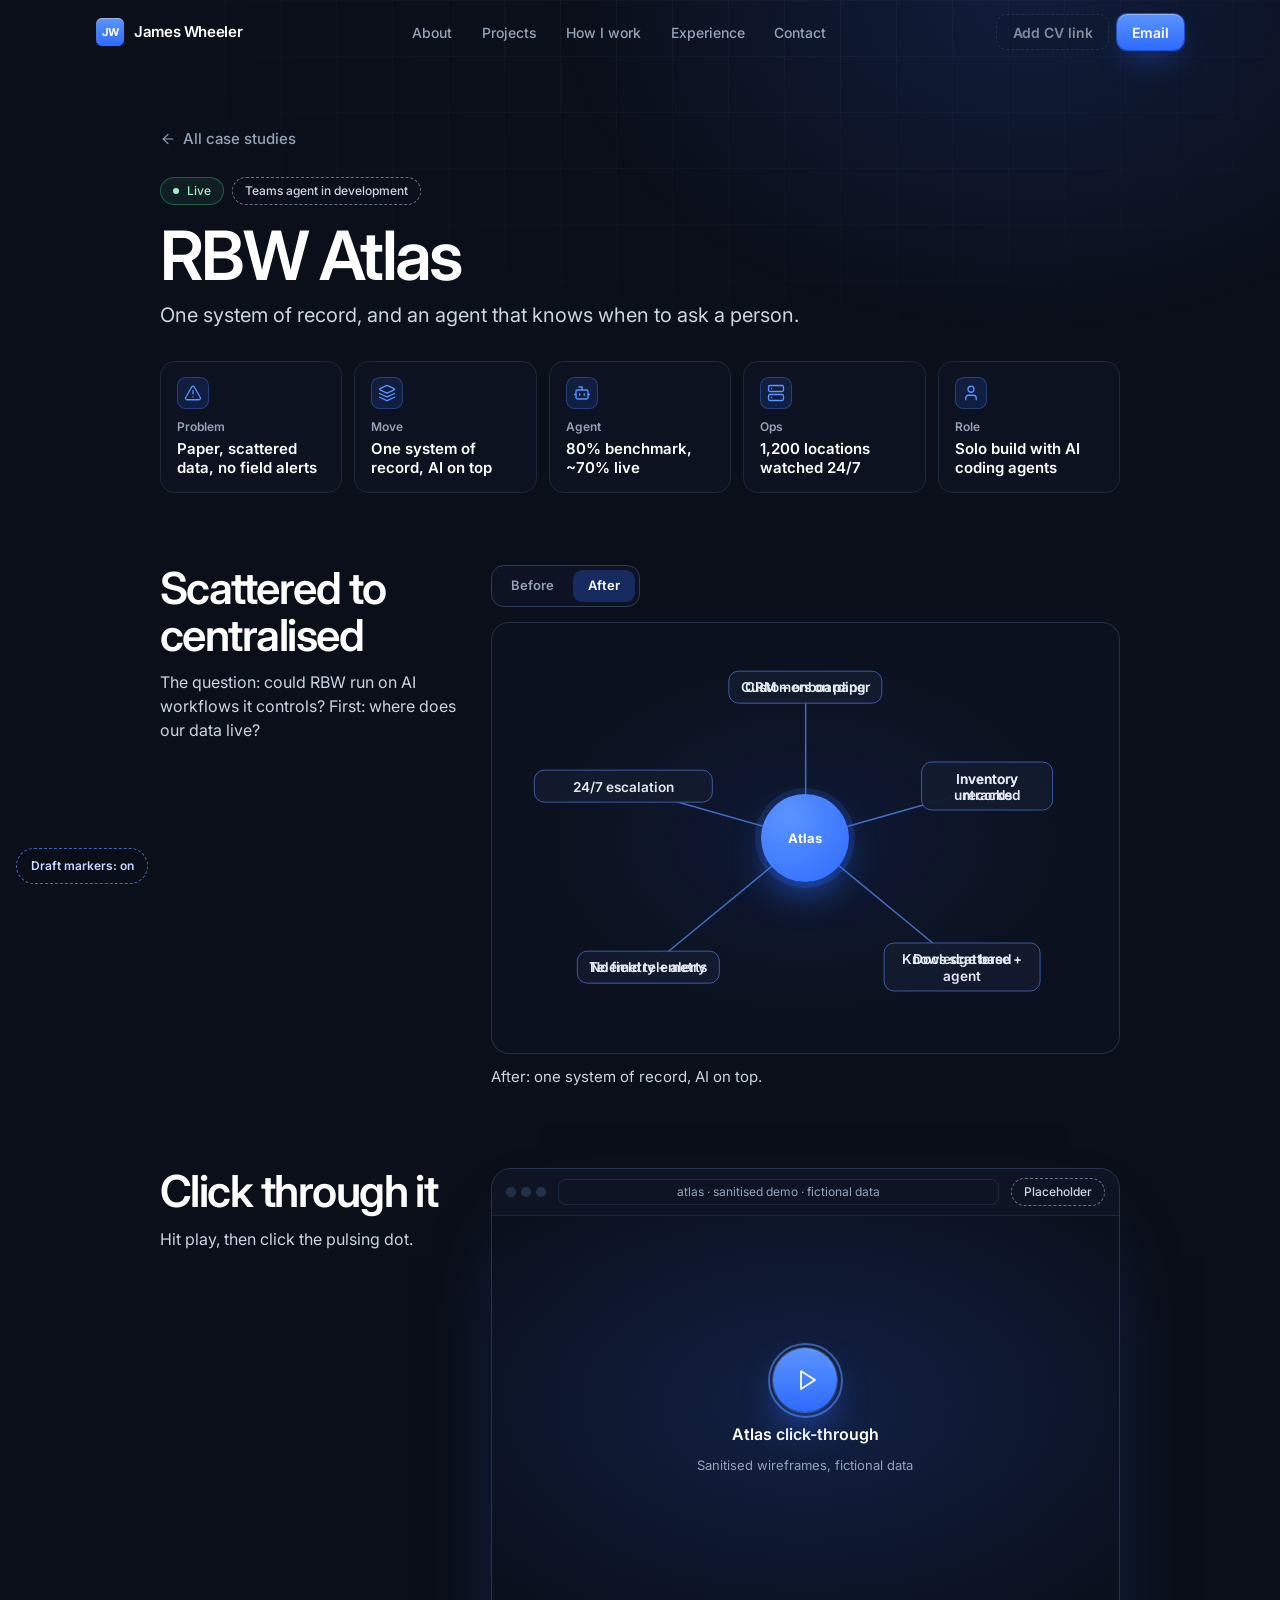
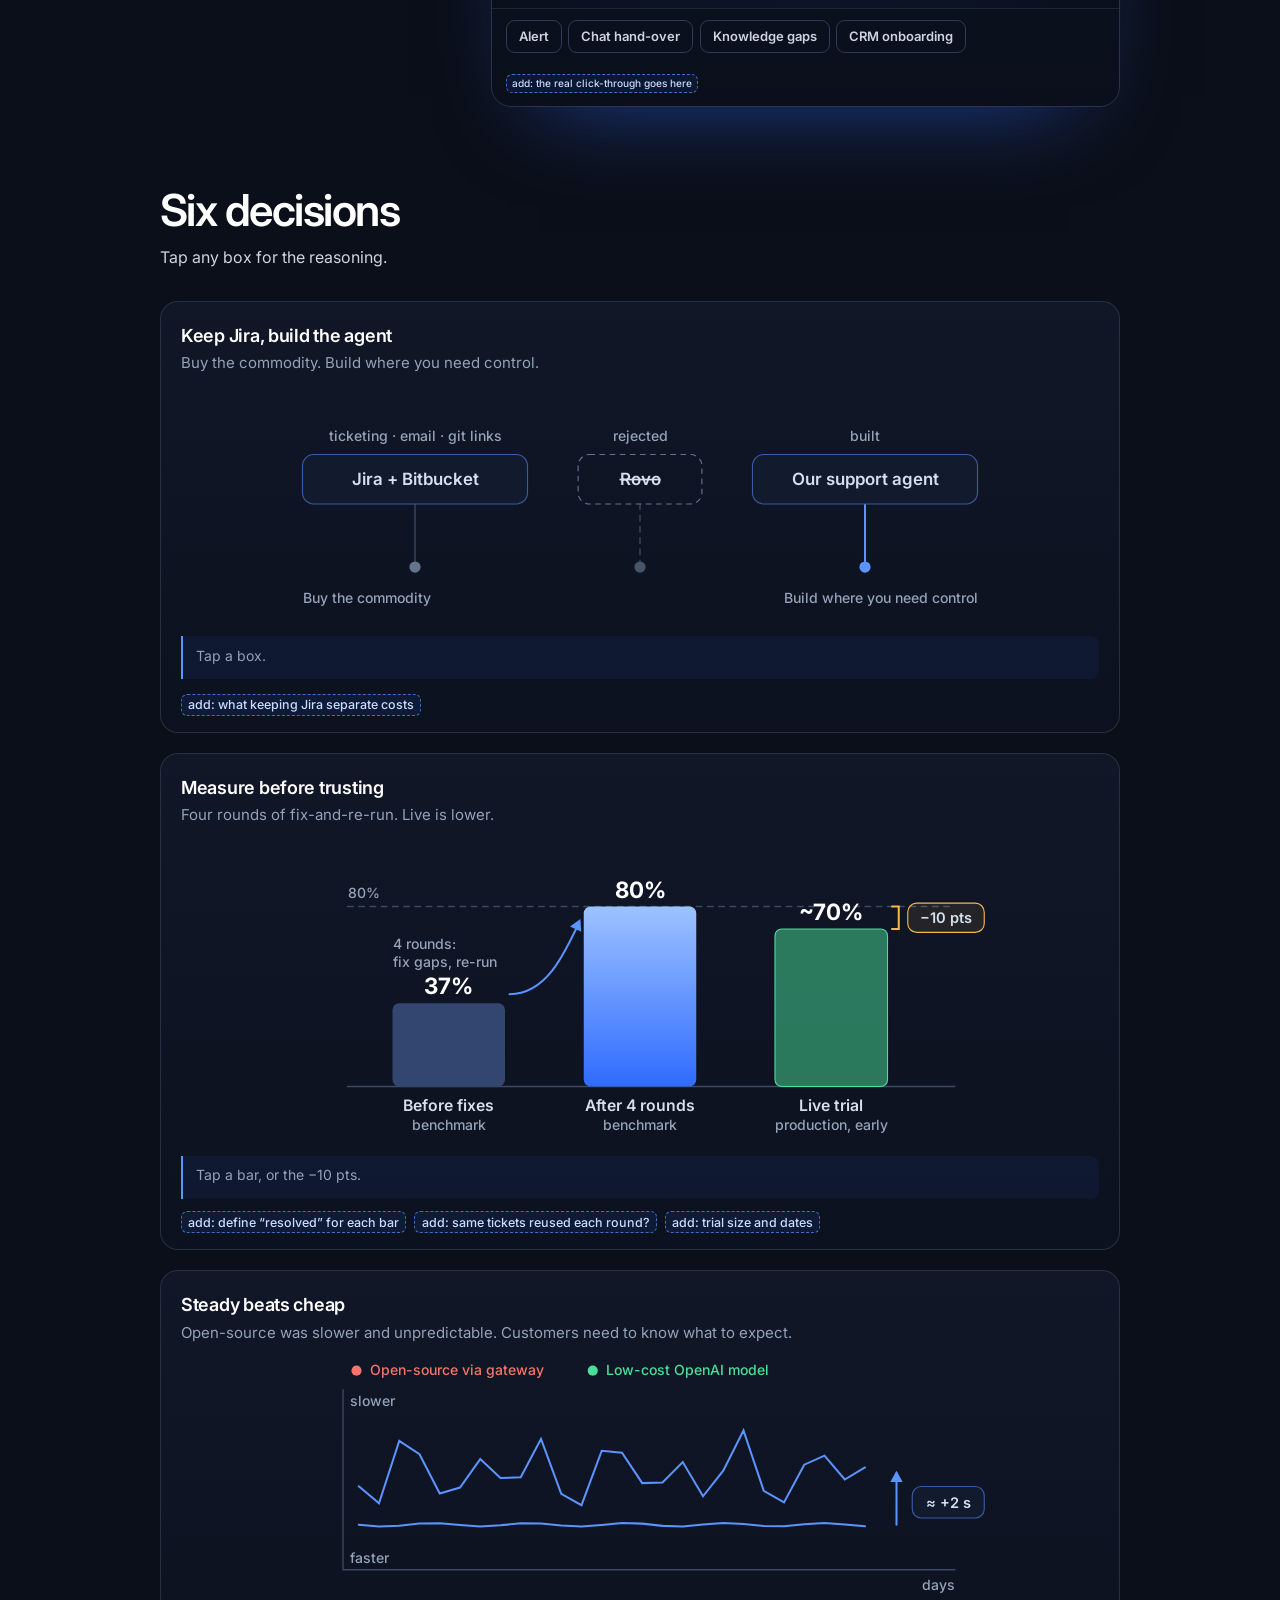
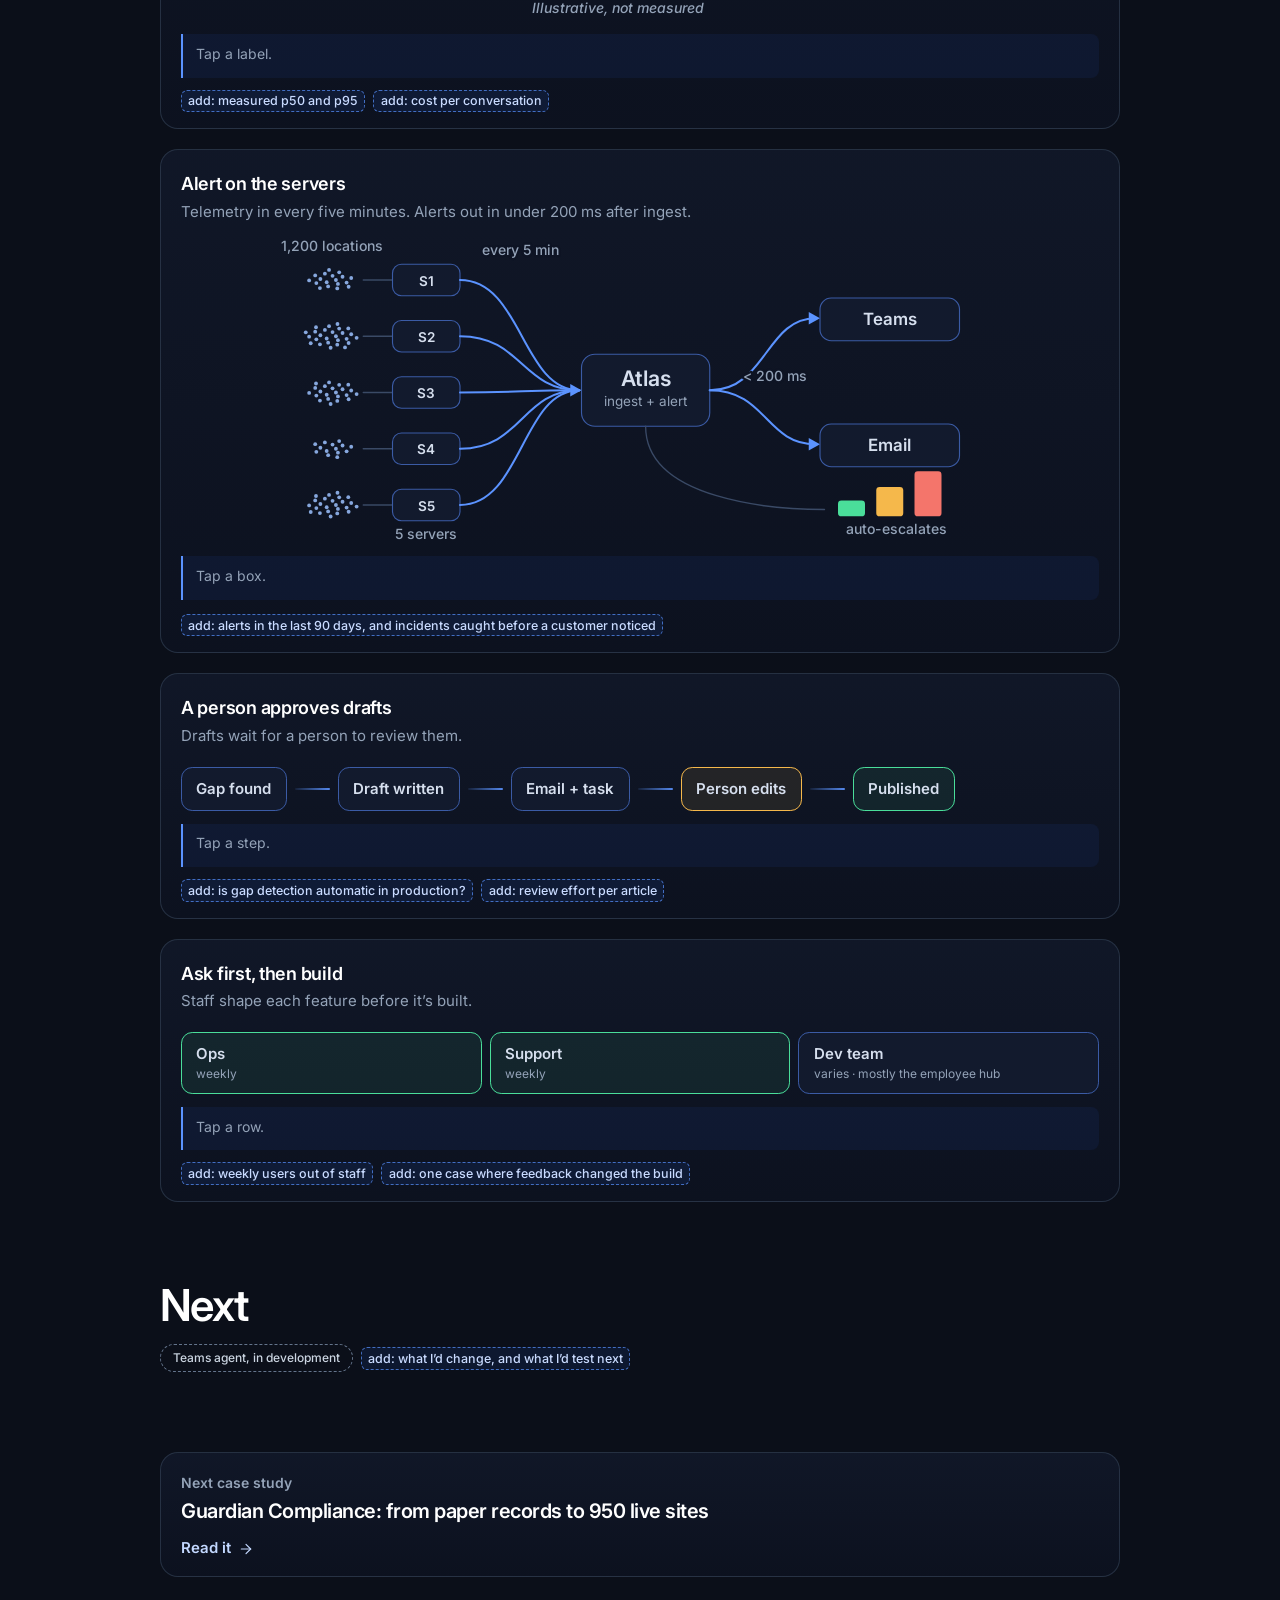
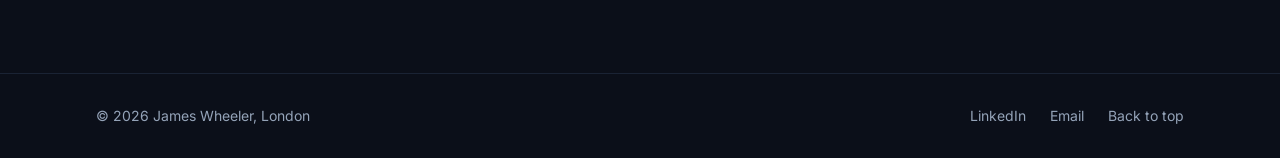
==== commit eceb3ff8: "Step 1: extract shared stylesheet and add ink-on-paper tokens Moves the inlined Tailwind bundle and " ====
--- a/atlas/index.html
+++ b/atlas/index.html
@@ -17,467 +17,7 @@
 <link rel="preconnect" href="https://fonts.googleapis.com">
 <link rel="preconnect" href="https://fonts.gstatic.com" crossorigin>
 <link href="https://fonts.googleapis.com/css2?family=Inter:wght@400;500;600;700&display=swap" rel="stylesheet">
-<style>
-*,:after,:before{--tw-border-spacing-x:0;--tw-border-spacing-y:0;--tw-translate-x:0;--tw-translate-y:0;--tw-rotate:0;--tw-skew-x:0;--tw-skew-y:0;--tw-scale-x:1;--tw-scale-y:1;--tw-pan-x: ;--tw-pan-y: ;--tw-pinch-zoom: ;--tw-scroll-snap-strictness:proximity;--tw-gradient-from-position: ;--tw-gradient-via-position: ;--tw-gradient-to-position: ;--tw-ordinal: ;--tw-slashed-zero: ;--tw-numeric-figure: ;--tw-numeric-spacing: ;--tw-numeric-fraction: ;--tw-ring-inset: ;--tw-ring-offset-width:0px;--tw-ring-offset-color:#fff;--tw-ring-color:rgba(59,130,246,.5);--tw-ring-offset-shadow:0 0 #0000;--tw-ring-shadow:0 0 #0000;--tw-shadow:0 0 #0000;--tw-shadow-colored:0 0 #0000;--tw-blur: ;--tw-brightness: ;--tw-contrast: ;--tw-grayscale: ;--tw-hue-rotate: ;--tw-invert: ;--tw-saturate: ;--tw-sepia: ;--tw-drop-shadow: ;--tw-backdrop-blur: ;--tw-backdrop-brightness: ;--tw-backdrop-contrast: ;--tw-backdrop-grayscale: ;--tw-backdrop-hue-rotate: ;--tw-backdrop-invert: ;--tw-backdrop-opacity: ;--tw-backdrop-saturate: ;--tw-backdrop-sepia: ;--tw-contain-size: ;--tw-contain-layout: ;--tw-contain-paint: ;--tw-contain-style: }::backdrop{--tw-border-spacing-x:0;--tw-border-spacing-y:0;--tw-translate-x:0;--tw-translate-y:0;--tw-rotate:0;--tw-skew-x:0;--tw-skew-y:0;--tw-scale-x:1;--tw-scale-y:1;--tw-pan-x: ;--tw-pan-y: ;--tw-pinch-zoom: ;--tw-scroll-snap-strictness:proximity;--tw-gradient-from-position: ;--tw-gradient-via-position: ;--tw-gradient-to-position: ;--tw-ordinal: ;--tw-slashed-zero: ;--tw-numeric-figure: ;--tw-numeric-spacing: ;--tw-numeric-fraction: ;--tw-ring-inset: ;--tw-ring-offset-width:0px;--tw-ring-offset-color:#fff;--tw-ring-color:rgba(59,130,246,.5);--tw-ring-offset-shadow:0 0 #0000;--tw-ring-shadow:0 0 #0000;--tw-shadow:0 0 #0000;--tw-shadow-colored:0 0 #0000;--tw-blur: ;--tw-brightness: ;--tw-contrast: ;--tw-grayscale: ;--tw-hue-rotate: ;--tw-invert: ;--tw-saturate: ;--tw-sepia: ;--tw-drop-shadow: ;--tw-backdrop-blur: ;--tw-backdrop-brightness: ;--tw-backdrop-contrast: ;--tw-backdrop-grayscale: ;--tw-backdrop-hue-rotate: ;--tw-backdrop-invert: ;--tw-backdrop-opacity: ;--tw-backdrop-saturate: ;--tw-backdrop-sepia: ;--tw-contain-size: ;--tw-contain-layout: ;--tw-contain-paint: ;--tw-contain-style: }/*! tailwindcss v3.4.17 | MIT License | https://tailwindcss.com*/*,:after,:before{box-sizing:border-box;border:0 solid #e5e7eb}:after,:before{--tw-content:""}:host,html{line-height:1.5;-webkit-text-size-adjust:100%;-moz-tab-size:4;-o-tab-size:4;tab-size:4;font-family:Inter,ui-sans-serif,system-ui,-apple-system,Segoe UI,Roboto,Helvetica Neue,Arial,sans-serif;font-feature-settings:normal;font-variation-settings:normal;-webkit-tap-highlight-color:transparent}body{margin:0;line-height:inherit}hr{height:0;color:inherit;border-top-width:1px}abbr:where([title]){-webkit-text-decoration:underline dotted;text-decoration:underline dotted}h1,h2,h3,h4,h5,h6{font-size:inherit;font-weight:inherit}a{color:inherit;text-decoration:inherit}b,strong{font-weight:bolder}code,kbd,pre,samp{font-family:ui-monospace,SFMono-Regular,Menlo,Monaco,Consolas,Liberation Mono,Courier New,monospace;font-feature-settings:normal;font-variation-settings:normal;font-size:1em}small{font-size:80%}sub,sup{font-size:75%;line-height:0;position:relative;vertical-align:baseline}sub{bottom:-.25em}sup{top:-.5em}table{text-indent:0;border-color:inherit;border-collapse:collapse}button,input,optgroup,select,textarea{font-family:inherit;font-feature-settings:inherit;font-variation-settings:inherit;font-size:100%;font-weight:inherit;line-height:inherit;letter-spacing:inherit;color:inherit;margin:0;padding:0}button,select{text-transform:none}button,input:where([type=button]),input:where([type=reset]),input:where([type=submit]){-webkit-appearance:button;background-color:transparent;background-image:none}:-moz-focusring{outline:auto}:-moz-ui-invalid{box-shadow:none}progress{vertical-align:baseline}::-webkit-inner-spin-button,::-webkit-outer-spin-button{height:auto}[type=search]{-webkit-appearance:textfield;outline-offset:-2px}::-webkit-search-decoration{-webkit-appearance:none}::-webkit-file-upload-button{-webkit-appearance:button;font:inherit}summary{display:list-item}blockquote,dd,dl,figure,h1,h2,h3,h4,h5,h6,hr,p,pre{margin:0}fieldset{margin:0}fieldset,legend{padding:0}menu,ol,ul{list-style:none;margin:0;padding:0}dialog{padding:0}textarea{resize:vertical}input::-moz-placeholder,textarea::-moz-placeholder{opacity:1;color:#9ca3af}input::placeholder,textarea::placeholder{opacity:1;color:#9ca3af}[role=button],button{cursor:pointer}:disabled{cursor:default}audio,canvas,embed,iframe,img,object,svg,video{display:block;vertical-align:middle}img,video{max-width:100%;height:auto}[hidden]:where(:not([hidden=until-found])){display:none}.sr-only{position:absolute;width:1px;height:1px;padding:0;margin:-1px;overflow:hidden;clip:rect(0,0,0,0);white-space:nowrap;border-width:0}.visible{visibility:visible}.static{position:static}.fixed{position:fixed}.absolute{position:absolute}.relative{position:relative}.inset-x-0{left:0;right:0}.top-0{top:0}.z-50{z-index:50}.mx-auto{margin-left:auto;margin-right:auto}.mt-1{margin-top:.25rem}.mt-2{margin-top:.5rem}.mt-3{margin-top:.75rem}.mt-4{margin-top:1rem}.mt-5{margin-top:1.25rem}.mt-6{margin-top:1.5rem}.mt-8{margin-top:2rem}.mt-9{margin-top:2.25rem}.block{display:block}.inline{display:inline}.flex{display:flex}.grid{display:grid}.hidden{display:none}.h-1\.5{height:.375rem}.h-16{height:4rem}.h-4{height:1rem}.h-7{height:1.75rem}.h-9{height:2.25rem}.min-h-\[100svh\]{min-height:100svh}.w-1\.5{width:.375rem}.w-4{width:1rem}.w-7{width:1.75rem}.w-9{width:2.25rem}.w-full{width:100%}.max-w-2xl{max-width:42rem}.max-w-3xl{max-width:48rem}.max-w-5xl{max-width:64rem}.max-w-6xl{max-width:72rem}.max-w-\[420px\]{max-width:420px}.max-w-\[720px\]{max-width:720px}.max-w-xl{max-width:36rem}.flex-none{flex:none}.grow{flex-grow:1}.transform{transform:translate(var(--tw-translate-x),var(--tw-translate-y)) rotate(var(--tw-rotate)) skewX(var(--tw-skew-x)) skewY(var(--tw-skew-y)) scaleX(var(--tw-scale-x)) scaleY(var(--tw-scale-y))}.resize{resize:both}.grid-cols-1{grid-template-columns:repeat(1,minmax(0,1fr))}.flex-col{flex-direction:column}.flex-wrap{flex-wrap:wrap}.place-items-center{place-items:center}.content-start{align-content:flex-start}.items-start{align-items:flex-start}.items-center{align-items:center}.justify-center{justify-content:center}.justify-between{justify-content:space-between}.gap-1{gap:.25rem}.gap-10{gap:2.5rem}.gap-2{gap:.5rem}.gap-2\.5{gap:.625rem}.gap-3{gap:.75rem}.gap-4{gap:1rem}.gap-5{gap:1.25rem}.gap-6{gap:1.5rem}.gap-8{gap:2rem}.space-y-20>:not([hidden])~:not([hidden]){--tw-space-y-reverse:0;margin-top:calc(5rem*(1 - var(--tw-space-y-reverse)));margin-bottom:calc(5rem*var(--tw-space-y-reverse))}.self-start{align-self:flex-start}.justify-self-start{justify-self:start}.rounded-full{border-radius:9999px}.rounded-lg{border-radius:.5rem}.rounded-md{border-radius:.375rem}.border{border-width:1px}.border-b{border-bottom-width:1px}.border-t{border-top-width:1px}.border-slate-700{--tw-border-opacity:1;border-color:rgb(51 65 85/var(--tw-border-opacity,1))}.border-slate-800{--tw-border-opacity:1;border-color:rgb(30 41 59/var(--tw-border-opacity,1))}.border-slate-800\/80{border-color:rgba(30,41,59,.8)}.border-transparent{border-color:transparent}.bg-\[\#0B0F19\]\/95{background-color:rgba(11,15,25,.95)}.bg-accent-bright{--tw-bg-opacity:1;background-color:rgb(91 147 255/var(--tw-bg-opacity,1))}.bg-slate-400{--tw-bg-opacity:1;background-color:rgb(148 163 184/var(--tw-bg-opacity,1))}.bg-gradient-to-b{background-image:linear-gradient(to bottom,var(--tw-gradient-stops))}.from-\[\#5A94FF\]{--tw-gradient-from:#5a94ff var(--tw-gradient-from-position);--tw-gradient-to:rgba(90,148,255,0) var(--tw-gradient-to-position);--tw-gradient-stops:var(--tw-gradient-from),var(--tw-gradient-to)}.to-accent{--tw-gradient-to:#2f6bff var(--tw-gradient-to-position)}.p-6{padding:1.5rem}.px-5{padding-left:1.25rem;padding-right:1.25rem}.py-2{padding-top:.5rem;padding-bottom:.5rem}.py-3{padding-top:.75rem;padding-bottom:.75rem}.py-8{padding-top:2rem;padding-bottom:2rem}.pb-10{padding-bottom:2.5rem}.pb-24{padding-bottom:6rem}.pb-28{padding-bottom:7rem}.pb-8{padding-bottom:2rem}.pt-10{padding-top:2.5rem}.pt-24{padding-top:6rem}.pt-28{padding-top:7rem}.text-\[11px\]{font-size:11px}.text-\[15px\]{font-size:15px}.text-base{font-size:1rem;line-height:1.5rem}.text-lg{font-size:1.125rem;line-height:1.75rem}.text-sm{font-size:.875rem;line-height:1.25rem}.text-xl{font-size:1.25rem;line-height:1.75rem}.font-bold{font-weight:700}.font-medium{font-weight:500}.font-semibold{font-weight:600}.leading-relaxed{line-height:1.625}.tracking-tight{letter-spacing:-.025em}.text-slate-300{--tw-text-opacity:1;color:rgb(203 213 225/var(--tw-text-opacity,1))}.text-slate-400{--tw-text-opacity:1;color:rgb(148 163 184/var(--tw-text-opacity,1))}.text-white{--tw-text-opacity:1;color:rgb(255 255 255/var(--tw-text-opacity,1))}.line-through{text-decoration-line:line-through}.shadow-\[inset_0_1px_0_rgba\(255\2c 255\2c 255\2c \.35\)\]{--tw-shadow:inset 0 1px 0 hsla(0,0%,100%,.35);--tw-shadow-colored:inset 0 1px 0 var(--tw-shadow-color);box-shadow:var(--tw-ring-offset-shadow,0 0 #0000),var(--tw-ring-shadow,0 0 #0000),var(--tw-shadow)}.ring{--tw-ring-offset-shadow:var(--tw-ring-inset) 0 0 0 var(--tw-ring-offset-width) var(--tw-ring-offset-color);--tw-ring-shadow:var(--tw-ring-inset) 0 0 0 calc(3px + var(--tw-ring-offset-width)) var(--tw-ring-color);box-shadow:var(--tw-ring-offset-shadow),var(--tw-ring-shadow),var(--tw-shadow,0 0 #0000)}.blur{--tw-blur:blur(8px)}.blur,.filter{filter:var(--tw-blur) var(--tw-brightness) var(--tw-contrast) var(--tw-grayscale) var(--tw-hue-rotate) var(--tw-invert) var(--tw-saturate) var(--tw-sepia) var(--tw-drop-shadow)}.backdrop-blur-xl{--tw-backdrop-blur:blur(24px);-webkit-backdrop-filter:var(--tw-backdrop-blur) var(--tw-backdrop-brightness) var(--tw-backdrop-contrast) var(--tw-backdrop-grayscale) var(--tw-backdrop-hue-rotate) var(--tw-backdrop-invert) var(--tw-backdrop-opacity) var(--tw-backdrop-saturate) var(--tw-backdrop-sepia);backdrop-filter:var(--tw-backdrop-blur) var(--tw-backdrop-brightness) var(--tw-backdrop-contrast) var(--tw-backdrop-grayscale) var(--tw-backdrop-hue-rotate) var(--tw-backdrop-invert) var(--tw-backdrop-opacity) var(--tw-backdrop-saturate) var(--tw-backdrop-sepia)}.transition{transition-property:color,background-color,border-color,text-decoration-color,fill,stroke,opacity,box-shadow,transform,filter,-webkit-backdrop-filter;transition-property:color,background-color,border-color,text-decoration-color,fill,stroke,opacity,box-shadow,transform,filter,backdrop-filter;transition-property:color,background-color,border-color,text-decoration-color,fill,stroke,opacity,box-shadow,transform,filter,backdrop-filter,-webkit-backdrop-filter;transition-timing-function:cubic-bezier(.4,0,.2,1);transition-duration:.15s}.ease-in-out{transition-timing-function:cubic-bezier(.4,0,.2,1)}.ease-out{transition-timing-function:cubic-bezier(0,0,.2,1)}.hover\:border-slate-500:hover{--tw-border-opacity:1;border-color:rgb(100 116 139/var(--tw-border-opacity,1))}.hover\:text-white:hover{--tw-text-opacity:1;color:rgb(255 255 255/var(--tw-text-opacity,1))}.focus\:not-sr-only:focus{position:static;width:auto;height:auto;padding:0;margin:0;overflow:visible;clip:auto;white-space:normal}.focus\:fixed:focus{position:fixed}.focus\:left-4:focus{left:1rem}.focus\:top-4:focus{top:1rem}.focus\:z-\[60\]:focus{z-index:60}.focus\:rounded-md:focus{border-radius:.375rem}.focus\:bg-accent:focus{--tw-bg-opacity:1;background-color:rgb(47 107 255/var(--tw-bg-opacity,1))}.focus\:px-3:focus{padding-left:.75rem;padding-right:.75rem}.focus\:py-2:focus{padding-top:.5rem;padding-bottom:.5rem}.focus\:text-sm:focus{font-size:.875rem;line-height:1.25rem}.focus\:font-semibold:focus{font-weight:600}.focus\:text-white:focus{--tw-text-opacity:1;color:rgb(255 255 255/var(--tw-text-opacity,1))}@media (min-width:640px){.sm\:flex-row{flex-direction:row}.sm\:p-7{padding:1.75rem}.sm\:px-8{padding-left:2rem;padding-right:2rem}.sm\:pt-32{padding-top:8rem}}@media (min-width:768px){.md\:flex{display:flex}.md\:hidden{display:none}.md\:grid-cols-3{grid-template-columns:repeat(3,minmax(0,1fr))}}@media (min-width:1024px){.lg\:col-span-2{grid-column:span 2/span 2}.lg\:col-span-4{grid-column:span 4/span 4}.lg\:col-span-5{grid-column:span 5/span 5}.lg\:col-span-7{grid-column:span 7/span 7}.lg\:col-span-8{grid-column:span 8/span 8}.lg\:grid-cols-12{grid-template-columns:repeat(12,minmax(0,1fr))}.lg\:grid-cols-2{grid-template-columns:repeat(2,minmax(0,1fr))}.lg\:justify-end{justify-content:flex-end}.lg\:gap-8{gap:2rem}}
-/* ───────── Tokens and base ───────── */
-:root{
-  --bg:#0B0F19;
-  --blue:#2F6BFF; --blue-400:#5B93FF; --blue-300:#9CC2FF;
-  --per:#F5B84B;   /* a person decides */
-  --ok:#4ADE9A;    /* live / healthy */
-  --bad:#F4756B;   /* slow / volatile */
-}
-html{ background:var(--bg); color-scheme:dark; scroll-behavior:smooth; scroll-padding-top:5rem; }
-body{
-  margin:0; overflow-x:hidden; color:#CBD5E1;
-  font-family:Inter,ui-sans-serif,system-ui,-apple-system,"Segoe UI",Roboto,"Helvetica Neue",Arial,sans-serif;
-  -webkit-font-smoothing:antialiased; -moz-osx-font-smoothing:grayscale; text-rendering:optimizeLegibility;
-}
-::selection{ background:rgba(47,107,255,.45); color:#fff; }
-:focus-visible{ outline:2px solid var(--blue-400); outline-offset:3px; border-radius:.4rem; }
-.is-off{ display:none!important; }
-:where([data-icon]){ display:inline-block; width:1.125rem; height:1.125rem; flex:none; }
-[data-icon] > svg{ display:block; width:100%; height:100%; }
-
-.bg-stage{
-  position:fixed; inset:0; z-index:-1; pointer-events:none;
-  background:radial-gradient(42rem 30rem at 80% 0%, rgba(47,107,255,.15), transparent 70%);
-}
-.bg-stage::before{
-  content:""; position:absolute; inset:0;
-  background-image:
-    linear-gradient(to right, rgba(148,163,184,.055) 1px, transparent 1px),
-    linear-gradient(to bottom, rgba(148,163,184,.055) 1px, transparent 1px);
-  background-size:56px 56px;
-  -webkit-mask-image:radial-gradient(ellipse 85% 62% at 60% 0%, #000 10%, transparent 72%);
-          mask-image:radial-gradient(ellipse 85% 62% at 60% 0%, #000 10%, transparent 72%);
-}
-
-/* ───────── Type ───────── */
-.h1-statement{ font-size:clamp(2.25rem,5vw,3.75rem); line-height:1.04; letter-spacing:-.035em; font-weight:600; text-wrap:balance; }
-.h1-case{ font-size:clamp(2.5rem,6vw,4.25rem); line-height:1; letter-spacing:-.04em; font-weight:600; }
-.h2{ font-size:clamp(1.9rem,3.8vw,2.75rem); line-height:1.06; letter-spacing:-.035em; font-weight:600; color:#fff; text-wrap:balance; }
-.inline-link{ color:#C3D8FF; text-decoration:underline; text-decoration-color:rgba(195,216,255,.45); text-underline-offset:3px; }
-.inline-link:hover{ color:#fff; }
-
-/* ───────── Buttons and links ───────── */
-.btn{
-  --h:2.75rem;
-  display:inline-flex; align-items:center; justify-content:center; gap:.5rem;
-  height:var(--h); padding:0 1.15rem; border-radius:.65rem;
-  font-size:.9375rem; font-weight:600; letter-spacing:-.005em; white-space:nowrap; cursor:pointer;
-  transition:transform .2s ease, box-shadow .25s ease, background-color .25s ease, border-color .25s ease, filter .25s ease, opacity .25s ease;
-}
-.btn-sm{ --h:2.25rem; padding:0 .95rem; font-size:.875rem; }
-.btn-lg{ --h:3.1rem; padding:0 1.5rem; font-size:1rem; }
-.btn-primary{
-  color:#fff; background:linear-gradient(180deg,#5A94FF 0%,#2F6BFF 100%);
-  box-shadow:inset 0 1px 0 rgba(255,255,255,.3), 0 0 0 1px rgba(47,107,255,.65), 0 12px 32px -12px rgba(47,107,255,.9);
-}
-.btn-primary:hover{ transform:translateY(-1px); filter:brightness(1.07); }
-.btn-ghost{ color:#E2E8F0; border:1px solid #334155; background:rgba(15,23,42,.45); }
-.btn-ghost:hover{ border-color:#64748B; background:rgba(148,163,184,.09); transform:translateY(-1px); }
-.is-soon{ opacity:.55; pointer-events:none; cursor:default; border-style:dashed; }
-.link-ext{ display:inline-flex; align-items:center; gap:.45rem; font-size:.9375rem; font-weight:600; color:#C3D8FF; transition:gap .25s ease, color .2s ease; }
-.link-ext:hover{ gap:.7rem; color:#fff; }
-.link-back{ display:inline-flex; align-items:center; gap:.45rem; font-size:.9375rem; font-weight:500; color:#94A3B8; transition:color .2s ease, gap .25s ease; }
-.link-back:hover{ color:#fff; gap:.65rem; }
-
-/* ───────── Chips ───────── */
-.chip{ display:inline-flex; align-items:center; gap:.5rem; height:1.75rem; padding:0 .75rem; border-radius:999px; font-size:.75rem; font-weight:500; white-space:nowrap; border:1px solid; }
-.chip-blue{ color:#C3D8FF; background:rgba(47,107,255,.14); border-color:rgba(91,147,255,.45); }
-.chip-mint{ color:#A4EFCB; background:rgba(74,222,154,.08); border-color:rgba(74,222,154,.32); }
-.chip-dev{ color:#CBD5E1; background:transparent; border:1px dashed #64748B; }
-.chip-per{ color:#FADA9E; background:rgba(245,184,75,.09); border-color:rgba(245,184,75,.35); }
-.dot{ width:.4rem; height:.4rem; border-radius:50%; background:currentColor; }
-
-/* ───────── Draft markers: dashed = still to confirm ───────── */
-.tbc{
-  display:inline-block; padding:.05em .5em; border-radius:.4rem; font-size:.78em; font-weight:500; line-height:1.55;
-  color:#C9DBFF; background:rgba(47,107,255,.1); border:1px dashed rgba(91,147,255,.7);
-}
-body.hide-tbc .tbc{ display:none!important; }
-.draft-pill{
-  position:fixed; left:1rem; bottom:calc(1rem + env(safe-area-inset-bottom,0px)); z-index:55;
-  display:inline-flex; align-items:center; gap:.5rem; height:2.25rem; padding:0 .85rem; border-radius:999px;
-  border:1px dashed rgba(91,147,255,.7); background:rgba(11,15,25,.92); color:#C9DBFF;
-  font-size:.75rem; font-weight:600; cursor:pointer; -webkit-backdrop-filter:blur(8px); backdrop-filter:blur(8px);
-}
-.draft-pill[aria-pressed="false"]{ border-style:solid; border-color:#334155; color:#94A3B8; }
-
-/* ───────── Navigation ───────── */
-#nav{ transition:background-color .3s ease, border-color .3s ease; }
-#nav.is-scrolled, #nav.menu-open{
-  background:rgba(11,15,25,.88); border-bottom-color:rgba(51,65,85,.6);
-  -webkit-backdrop-filter:saturate(160%) blur(16px); backdrop-filter:saturate(160%) blur(16px);
-}
-.nav-link{ position:relative; padding:.5rem .8rem; border-radius:.5rem; font-size:.875rem; font-weight:500; color:#94A3B8; transition:color .2s, background-color .2s; }
-.nav-link:hover{ color:#fff; background:rgba(148,163,184,.08); }
-.nav-link[data-active="true"]{ color:#fff; }
-.nav-link[data-active="true"]::after{ content:""; position:absolute; left:.8rem; right:.8rem; bottom:.1rem; height:2px; border-radius:2px; background:linear-gradient(90deg, transparent, var(--blue-400), transparent); }
-
-/* ───────── Cards ───────── */
-.card{ border:1px solid rgba(51,65,85,.65); border-radius:1.125rem; background:linear-gradient(180deg,rgba(19,27,46,.7),rgba(13,19,34,.7)); transition:border-color .3s ease; }
-.card:hover{ border-color:rgba(91,147,255,.5); }
-
-/* ───────── Diagram base ───────── */
-.dgsvg{ display:block; width:100%; height:auto; }
-.dgsvg text{ font-family:Inter,ui-sans-serif,system-ui,sans-serif; fill:#D6DFEE; }
-.nd{ cursor:pointer; outline:none; }
-.nd.static{ cursor:default; }
-.nd rect.bx{ fill:rgba(19,27,46,.94); stroke:#2A364D; stroke-width:1; transition:stroke .2s, fill .2s; }
-.nd.sys rect.bx{ stroke:#3B5BA5; }
-.nd.per rect.bx{ stroke:var(--per); fill:rgba(245,184,75,.09); }
-.nd.ok rect.bx{ stroke:var(--ok); fill:rgba(74,222,154,.08); }
-.nd.no rect.bx{ stroke:#64748B; stroke-dasharray:5 4; fill:transparent; }
-.nd text{ font-size:15px; font-weight:600; }
-.nd.big text{ font-size:17px; font-weight:500; }
-.nd .sub{ font-size:12px; font-weight:400; fill:#94A3B8; }
-.nd:hover rect.bx, .nd:focus-visible rect.bx, .nd.is-sel rect.bx{ stroke:var(--blue-300); fill:rgba(47,107,255,.18); }
-.nd.per:hover rect.bx, .nd.per:focus-visible rect.bx, .nd.per.is-sel rect.bx{ stroke:#FADA9E; fill:rgba(245,184,75,.2); }
-.nd.static:hover rect.bx{ stroke:#3B5BA5; fill:rgba(19,27,46,.94); }
-.nd.per.static:hover rect.bx{ stroke:var(--per); fill:rgba(245,184,75,.09); }
-.ln{ fill:none; stroke:var(--blue-400); stroke-width:1.8; stroke-linecap:round; }
-.ln.per{ stroke:var(--per); }
-.ln.dim{ stroke:#3A4A66; stroke-width:1.2; }
-.ln.dash{ stroke-dasharray:5 5; }
-.cap{ font-size:12.5px; font-weight:500; fill:#94A3B8!important; }
-.cap.per{ fill:var(--per)!important; }
-.cap.bad{ fill:var(--bad)!important; }
-.cap.ok{ fill:var(--ok)!important; }
-.halo{ paint-order:stroke; stroke:#0E1424; stroke-width:4px; stroke-linejoin:round; }
-.val{ font-size:20px; font-weight:700; fill:#fff!important; }
-
-.dg .lp-line, .dg .lp-fade, .dg .grow{ animation-play-state:paused; }
-.dg.in .lp-line, .dg.in .lp-fade, .dg.in .grow{ animation-play-state:running; }
-.lp-line{ stroke-dasharray:1; animation:lpDraw .7s cubic-bezier(.3,.7,.2,1) backwards; animation-delay:var(--d,0s); }
-.lp-fade{ animation:lpFade .6s ease backwards; animation-delay:var(--d,0s); }
-.grow{ transform-box:fill-box; transform-origin:50% 100%; animation:grow .9s cubic-bezier(.2,.7,.2,1) backwards; animation-delay:var(--d,0s); }
-@keyframes lpDraw{ from{ stroke-dashoffset:1; } to{ stroke-dashoffset:0; } }
-@keyframes lpFade{ from{ opacity:0; } to{ opacity:1; } }
-@keyframes grow{ from{ transform:scaleY(0); } to{ transform:scaleY(1); } }
-.lp-hub-ring{ fill:#0D1426; stroke:var(--per); stroke-width:1.5; }
-.lp-label{ font-size:17px; font-weight:600; fill:var(--per)!important; }
-.av-head{ transform-box:fill-box; transform-origin:50% 100%; animation:avNod .9s ease-in-out 2.2s 1 both; }
-.av-eye{ transform-box:fill-box; transform-origin:center; animation:avBlink 6s ease-in-out 3.5s infinite; }
-@keyframes avNod{ 0%,100%{ transform:rotate(0); } 30%{ transform:rotate(-6deg) translateY(1px); } 60%{ transform:rotate(3deg); } }
-@keyframes avBlink{ 0%,92%,100%{ transform:scaleY(1); } 95%{ transform:scaleY(.1); } }
-.legend{ display:flex; gap:1.25rem; justify-content:center; font-size:.8125rem; color:#94A3B8; }
-.legend i{ display:inline-block; width:.6rem; height:.6rem; border-radius:50%; margin-right:.4rem; vertical-align:-.05rem; }
-
-/* diagram cards */
-.dgc{ border:1px solid rgba(51,65,85,.65); border-radius:1.125rem; background:linear-gradient(180deg,rgba(19,27,46,.7),rgba(13,19,34,.7)); padding:1.25rem 1.25rem 1rem; }
-.dgc h3{ font-size:1.125rem; font-weight:600; color:#fff; letter-spacing:-.015em; }
-.dgc .dg-cap{ margin-top:.2rem; font-size:.9375rem; color:#94A3B8; }
-.dg .tip{
-  margin-top:.8rem; min-height:3.1em; padding:.55rem .8rem; border-left:2px solid var(--blue-400);
-  background:rgba(47,107,255,.07); border-radius:0 .5rem .5rem 0; font-size:.875rem; line-height:1.5; color:#CBD5E1;
-}
-.dg .tip.is-hint{ color:#94A3B8; }
-
-/* ───────── Proof strip ───────── */
-.proof{ display:grid; grid-template-columns:repeat(2,minmax(0,1fr)); gap:1px; border:1px solid #1E293B; border-radius:1.25rem; overflow:hidden; background:#1E293B; }
-@media (min-width:1024px){ .proof{ grid-template-columns:repeat(4,minmax(0,1fr)); } }
-.pt{ background:#0F1524; padding:1.25rem 1.25rem 1.15rem; min-width:0; }
-.pt-viz{ height:4.75rem; display:flex; align-items:center; }
-.pt-num{ margin-top:.8rem; font-size:clamp(1.5rem,2.7vw,2.35rem); font-weight:600; letter-spacing:-.04em; color:#fff; line-height:1.05; font-variant-numeric:tabular-nums; }
-.pt-num small{ font-size:.42em; font-weight:500; letter-spacing:0; color:#94A3B8; margin-left:.2rem; }
-.pt-num .arr{ color:var(--blue-400); margin:0 .1em; font-weight:400; }
-.pt-cap{ margin-top:.55rem; font-size:.875rem; font-weight:500; color:#E2E8F0; }
-.pt-sub{ margin-top:.1rem; font-size:.8125rem; color:#94A3B8; }
-.pct-ring{ width:4.75rem; height:4.75rem; }
-.pct-ring .trk{ fill:none; stroke:#1A2438; stroke-width:7; }
-.pct-ring .prog{ fill:none; stroke:var(--blue-400); stroke-width:7; stroke-linecap:round; stroke-dasharray:175.93; stroke-dashoffset:175.93; transform:rotate(-90deg); transform-origin:36px 36px; transition:stroke-dashoffset 1.3s cubic-bezier(.2,.7,.2,1) .2s; }
-.in .pct-ring .prog{ stroke-dashoffset:114.35; }
-.ring text{ font-size:15px; font-weight:700; fill:#fff; font-family:Inter,sans-serif; }
-.mbars{ width:100%; display:grid; gap:.55rem; }
-.mbar{ display:grid; grid-template-columns:4.6rem 1fr; align-items:center; gap:.6rem; font-size:.75rem; color:#94A3B8; }
-.mbar i{ display:block; position:relative; height:.6rem; border-radius:99px; background:#1A2438; overflow:hidden; }
-.mbar i b{ position:absolute; inset:0 auto 0 0; width:0; border-radius:inherit; background:linear-gradient(90deg,#2F6BFF,#9CC2FF); transition:width 1.2s cubic-bezier(.2,.7,.2,1) .2s; }
-.mbar.live i b{ background:linear-gradient(90deg,#1FA971,var(--ok)); }
-.in .mbar i b{ width:var(--w); }
-.dots-viz{ width:100%; max-width:11rem; }
-.dots-viz .srv{ fill:#1B2A4A; stroke:#3B5BA5; stroke-width:1; }
-.dots-viz .dot-link{ stroke:#3A4A66; stroke-width:1; fill:none; }
-.dot-loc{ fill:var(--blue-300); opacity:0; }
-.in .dot-loc{ opacity:.9; transition:opacity .4s calc(var(--i) * 28ms + .2s); }
-.deal{ display:flex; align-items:center; gap:.35rem; flex-wrap:wrap; font-size:.75rem; font-weight:600; color:#E2E8F0; }
-.deal span{ padding:.3rem .55rem; border:1px solid #3B5BA5; border-radius:.5rem; background:rgba(19,27,46,.94); }
-.deal span.per{ border-color:var(--per); background:rgba(245,184,75,.09); }
-.deal i{ font-style:normal; color:var(--blue-400); }
-
-/* ───────── Project bands ───────── */
-.band{ position:relative; padding:4.5rem 0; }
-.band-alt{ background:rgba(15,21,36,.55); border-block:1px solid #1E293B; }
-
-/* ───────── Before / After morph ───────── */
-.morph-bar{ display:inline-flex; gap:.25rem; padding:.25rem; border:1px solid #2E3C57; border-radius:.8rem; background:rgba(15,23,42,.6); }
-.morph-bar button{ padding:.4rem .95rem; border-radius:.6rem; font-size:.8125rem; font-weight:600; color:#94A3B8; cursor:pointer; transition:color .2s, background-color .2s; }
-.morph-bar button[aria-pressed="true"]{ color:#fff; background:rgba(47,107,255,.28); }
-.morph-stage{ position:relative; margin-top:.9rem; aspect-ratio:16/11; border:1px solid rgba(51,65,85,.65); border-radius:1.125rem; background:radial-gradient(60% 60% at 50% 50%, rgba(47,107,255,.10), transparent 70%), rgba(13,19,34,.65); overflow:hidden; }
-.morph-lines{ position:absolute; inset:0; width:100%; height:100%; }
-.morph-lines path{ fill:none; stroke:var(--blue-400); stroke-width:1.5; vector-effect:non-scaling-stroke; opacity:0; transition:opacity .7s ease .45s; }
-.is-after .morph-lines path{ opacity:.7; }
-.mhub{
-  position:absolute; left:50%; top:50%; z-index:2; display:grid; place-items:center; width:5.5rem; height:5.5rem; border-radius:50%;
-  text-align:center; font-size:.8125rem; font-weight:700; line-height:1.15; color:#fff; padding:.5rem;
-  background:radial-gradient(circle at 30% 25%, #5A94FF, #2F6BFF); box-shadow:0 0 0 6px rgba(47,107,255,.18), 0 18px 40px -14px rgba(47,107,255,.9);
-  opacity:0; transform:translate(-50%,-50%) scale(.4); transition:opacity .6s ease .3s, transform .8s cubic-bezier(.2,.8,.2,1) .3s;
-}
-.is-after .mhub{ opacity:1; transform:translate(-50%,-50%) scale(1); }
-.mchip{
-  position:absolute; z-index:3; display:grid; max-width:34%;
-  left:calc(var(--x0) * 1%); top:calc(var(--y0) * 1%); transform:translate(-50%,-50%) rotate(calc(var(--r0) * 1deg));
-  padding:.45rem .7rem; border-radius:.65rem; border:1px solid #475569; background:rgba(30,41,59,.92);
-  font-size:clamp(.66rem,1.55vw,.85rem); font-weight:600; line-height:1.2; text-align:center; color:#E2E8F0;
-  transition:left .95s cubic-bezier(.2,.75,.2,1), top .95s cubic-bezier(.2,.75,.2,1), transform .95s cubic-bezier(.2,.75,.2,1), border-color .6s, background-color .6s, color .6s;
-}
-.mchip > span{ grid-area:1 / 1; transition:opacity .5s ease; }
-.mchip .a{ opacity:0; }
-.is-after .mchip{ left:calc(var(--x1) * 1%); top:calc(var(--y1) * 1%); transform:translate(-50%,-50%) rotate(0deg); border-color:#3B5BA5; background:rgba(19,27,46,.96); }
-.is-after .mchip .a{ opacity:1; }
-.is-after .mchip .b{ opacity:0; }
-.mchip.warn{ border-color:rgba(244,117,107,.55); color:#FBC9C4; }
-.is-after .mchip.warn{ border-color:#3B5BA5; color:#E2E8F0; }
-.morph-cap{ margin-top:.7rem; min-height:1.5em; font-size:.9375rem; color:#CBD5E1; }
-
-/* ───────── Click-through demo frame (placeholder) ───────── */
-.demo{ border:1px solid #27344B; border-radius:1.25rem; overflow:hidden; background:linear-gradient(180deg,#0E1424,#0A0F1B); box-shadow:0 40px 90px -50px rgba(47,107,255,.6); }
-.demo-bar{ display:flex; align-items:center; gap:.75rem; padding:.55rem .9rem; border-bottom:1px solid #1B263A; }
-.demo-bar .dots{ display:flex; gap:.35rem; }
-.demo-bar .dots i{ width:.6rem; height:.6rem; border-radius:50%; background:#243049; }
-.demo-url{ flex:1; min-width:0; text-align:center; font-size:.75rem; color:#94A3B8; border:1px solid #1F2A40; border-radius:.5rem; padding:.2rem .6rem; white-space:nowrap; overflow:hidden; text-overflow:ellipsis; }
-.demo-screen{ position:relative; aspect-ratio:16/10; padding:1rem; overflow:hidden; }
-.demo-intro{ position:absolute; inset:0; z-index:3; display:grid; place-items:center; align-content:center; gap:.6rem; text-align:center; background:radial-gradient(70% 70% at 50% 50%, rgba(47,107,255,.16), rgba(10,15,27,.94)); transition:opacity .45s ease; }
-.demo.is-running .demo-intro{ opacity:0; pointer-events:none; }
-.demo-play{ position:relative; display:grid; place-items:center; width:4rem; height:4rem; border-radius:50%; color:#fff; cursor:pointer; background:linear-gradient(180deg,#5A94FF,#2F6BFF); box-shadow:0 0 0 1px rgba(255,255,255,.2), 0 18px 40px -12px rgba(47,107,255,.9); }
-.demo-play::after{ content:""; position:absolute; inset:-.35rem; border-radius:50%; border:2px solid rgba(91,147,255,.55); animation:ping 2s ease-out infinite; }
-.demo-play [data-icon]{ width:1.5rem; height:1.5rem; margin-left:.15rem; }
-@keyframes ping{ 0%{ transform:scale(.85); opacity:.9; } 100%{ transform:scale(1.35); opacity:0; } }
-.demo-title{ font-size:1rem; font-weight:600; color:#fff; }
-.demo-sub{ font-size:.8125rem; color:#94A3B8; }
-.demo-steps{ display:flex; flex-wrap:wrap; gap:.4rem; padding:.7rem .9rem; border-top:1px solid #1B263A; }
-.demo-steps button{ flex:none; padding:.35rem .75rem; border-radius:.55rem; border:1px solid #2E3C57; font-size:.8125rem; font-weight:600; color:#CBD5E1; cursor:pointer; transition:border-color .2s, background-color .2s, color .2s; }
-.demo-steps button:hover{ border-color:var(--blue-400); }
-.demo-steps button[aria-selected="true"]{ border-color:var(--blue-400); background:rgba(47,107,255,.22); color:#fff; }
-.demo-note{ min-height:2.5rem; padding:.55rem .9rem .8rem; font-size:.8125rem; color:#94A3B8; }
-.sk{ display:block; height:.55rem; border-radius:.35rem; background:linear-gradient(90deg,#1A2438 25%,#26334F 37%,#1A2438 63%); background-size:400% 100%; animation:shimmer 1.8s ease infinite; }
-@keyframes shimmer{ 0%{ background-position:100% 50%; } 100%{ background-position:0 50%; } }
-.sk-wrap{ position:absolute; inset:1rem; display:flex; flex-direction:column; gap:.65rem; animation:lpFade .45s ease both; }
-.sk-head{ display:flex; align-items:center; justify-content:space-between; gap:1rem; padding-bottom:.5rem; border-bottom:1px solid #1B263A; }
-.sk-pill{ height:1.25rem; width:5rem; border-radius:99px; border:1px solid #2E3C57; background:rgba(47,107,255,.12); font-size:.65rem; font-weight:600; line-height:1.15rem; text-align:center; color:#C3D8FF; }
-.sk-row{ display:flex; align-items:center; gap:.7rem; padding:.55rem .7rem; border:1px solid #1B263A; border-radius:.6rem; background:rgba(19,27,46,.6); }
-.sk-row.hot{ border-color:rgba(244,117,107,.6); background:rgba(244,117,107,.07); }
-.sk-dot{ flex:none; width:.65rem; height:.65rem; border-radius:50%; background:var(--ok); }
-.sk-row.hot .sk-dot{ background:var(--bad); }
-.sk-tag{ flex:none; margin-left:auto; width:3.4rem; height:1.1rem; border-radius:.4rem; border:1px solid #2E3C57; font-size:.6rem; font-weight:600; line-height:1rem; text-align:center; color:#94A3B8; }
-.sk-cols{ flex:1; display:grid; grid-template-columns:1.4fr 1fr; gap:.9rem; min-height:0; }
-.sk-col{ display:flex; flex-direction:column; gap:.55rem; }
-.sk-bub{ max-width:78%; padding:.55rem .7rem; border-radius:.7rem; border:1px solid #243049; background:rgba(148,163,184,.08); display:grid; gap:.4rem; }
-.sk-bub.me{ align-self:flex-end; background:rgba(47,107,255,.2); border-color:rgba(91,147,255,.5); }
-.sk-card{ padding:.7rem; border:1px solid #1B263A; border-radius:.7rem; background:rgba(19,27,46,.6); display:grid; gap:.45rem; align-content:start; }
-.sk-card.per{ border:1px dashed var(--per); background:rgba(245,184,75,.07); }
-.sk-lab{ font-size:.65rem; font-weight:700; color:var(--per); }
-.sk-grid{ flex:1; display:grid; grid-template-columns:repeat(3,1fr); gap:.6rem; }
-.sk-field{ display:grid; gap:.35rem; }
-.sk-input{ height:1.5rem; border-radius:.4rem; border:1px solid #243049; background:rgba(148,163,184,.06); }
-.sk-btn{ align-self:flex-start; height:1.9rem; padding:0 .9rem; border-radius:.5rem; font-size:.7rem; font-weight:700; line-height:1.9rem; color:#fff; background:linear-gradient(180deg,#5A94FF,#2F6BFF); }
-.sk-btn.per{ color:#1A1203; background:var(--per); }
-.sk-meter{ display:grid; grid-template-columns:5rem 1fr; align-items:center; gap:.7rem; font-size:.7rem; color:#94A3B8; }
-.sk-meter i{ display:block; height:.55rem; border-radius:99px; background:#1A2438; position:relative; overflow:hidden; }
-.sk-meter i b{ position:absolute; inset:0 auto 0 0; width:var(--w); background:linear-gradient(90deg,#2F6BFF,#9CC2FF); border-radius:inherit; }
-.sk-meter.hi i b{ background:linear-gradient(90deg,#B8801B,var(--per)); }
-.sk-avatar{ width:3rem; height:3rem; border-radius:50%; background:#1A2438; border:1px solid #2E3C57; }
-.hotspot{ position:absolute; z-index:2; width:1.6rem; height:1.6rem; border-radius:50%; cursor:pointer; background:rgba(245,184,75,.25); border:2px solid var(--per); transform:translate(-50%,-50%); }
-.hotspot::after{ content:""; position:absolute; inset:-.45rem; border-radius:50%; border:2px solid rgba(245,184,75,.5); animation:ping 1.8s ease-out infinite; }
-
-/* ───────── Chains and pipelines ───────── */
-.chain{ display:flex; flex-wrap:wrap; align-items:center; gap:.5rem; }
-.cn{ padding:.6rem .9rem; border:1px solid #3B5BA5; border-radius:.7rem; background:rgba(19,27,46,.94); font-size:.9375rem; font-weight:600; color:#D6DFEE; cursor:pointer; transition:border-color .2s, background-color .2s; }
-.cn small{ display:block; font-size:.75rem; font-weight:400; color:#94A3B8; }
-.cn.per{ border-color:var(--per); background:rgba(245,184,75,.09); }
-.cn.ok{ border-color:var(--ok); background:rgba(74,222,154,.08); }
-.cn:hover, .cn:focus-visible, .cn.is-sel{ border-color:var(--blue-300); background:rgba(47,107,255,.18); }
-.cn.per:hover, .cn.per:focus-visible, .cn.per.is-sel{ border-color:#FADA9E; background:rgba(245,184,75,.2); }
-.cc{ flex:none; width:2.2rem; height:2px; border-radius:2px; background:linear-gradient(90deg, rgba(91,147,255,.1), #5B93FF, rgba(91,147,255,.1)); background-size:220% 100%; animation:flow 1.8s linear infinite; }
-@keyframes flow{ from{ background-position:100% 0; } to{ background-position:-120% 0; } }
-@media (max-width:640px){
-  .chain{ flex-direction:column; align-items:stretch; gap:.35rem; }
-  .cc{ width:2px; height:1.1rem; margin-left:1.4rem; background:linear-gradient(180deg, rgba(91,147,255,.1), #5B93FF, rgba(91,147,255,.1)); background-size:100% 220%; animation-name:flowv; }
-}
-@keyframes flowv{ from{ background-position:0 100%; } to{ background-position:0 -120%; } }
-.pl{ position:relative; display:grid; gap:.75rem; grid-template-columns:1fr; counter-reset:pl; }
-@media (min-width:768px){ .pl{ grid-template-columns:repeat(4,1fr); gap:1.6rem; } }
-.pl li{ position:relative; padding:1.1rem 1.1rem 1rem; border:1px solid #3B5BA5; border-radius:1rem; background:rgba(19,27,46,.94); }
-.pl li.per{ border-color:var(--per); background:rgba(245,184,75,.08); }
-.pl li b{ display:block; font-size:1.125rem; font-weight:600; letter-spacing:-.015em; color:#fff; }
-.pl li span{ display:block; margin-top:.2rem; font-size:.875rem; color:#94A3B8; }
-.pl li::before{ counter-increment:pl; content:counter(pl); display:grid; place-items:center; width:1.6rem; height:1.6rem; margin-bottom:.7rem; border-radius:50%; font-size:.75rem; font-weight:700; color:#C3D8FF; background:rgba(47,107,255,.2); border:1px solid rgba(91,147,255,.5); }
-.pl li.per::before{ color:#FADA9E; background:rgba(245,184,75,.16); border-color:rgba(245,184,75,.5); }
-.pl li:not(:last-child)::after{ content:""; position:absolute; background:linear-gradient(90deg, rgba(91,147,255,.1), #5B93FF, rgba(91,147,255,.1)); background-size:220% 100%; animation:flow 1.8s linear infinite; left:100%; top:2.1rem; width:1.6rem; height:2px; }
-@media (max-width:767px){
-  .pl li:not(:last-child)::after{ left:2rem; top:100%; width:2px; height:.75rem; background:linear-gradient(180deg, rgba(91,147,255,.1), #5B93FF, rgba(91,147,255,.1)); background-size:100% 220%; animation-name:flowv; }
-}
-
-/* ───────── Case-study header tiles ───────── */
-.tldr{ display:grid; gap:.75rem; grid-template-columns:repeat(2,1fr); }
-@media (min-width:1024px){ .tldr{ grid-template-columns:repeat(5,1fr); } }
-.tldr li{ padding:.9rem 1rem; border:1px solid #1E293B; border-radius:.9rem; background:rgba(15,21,36,.7); }
-.tldr .ico{ display:grid; place-items:center; width:2rem; height:2rem; margin-bottom:.6rem; border-radius:.55rem; color:var(--blue-400); background:rgba(47,107,255,.14); border:1px solid rgba(91,147,255,.3); }
-.tldr b{ display:block; font-size:.75rem; font-weight:600; color:#94A3B8; }
-.tldr span.t{ display:block; margin-top:.15rem; font-size:.9375rem; font-weight:600; line-height:1.3; color:#fff; }
-
-/* ───────── Threshold simulator ───────── */
-.sim{ display:grid; gap:1.25rem; }
-@media (min-width:900px){ .sim{ grid-template-columns:1fr 1.15fr; align-items:start; } }
-.sim label{ display:grid; gap:.35rem; font-size:.875rem; font-weight:600; color:#E2E8F0; }
-.sim label span{ display:flex; justify-content:space-between; }
-.sim output{ color:var(--blue-300); font-variant-numeric:tabular-nums; }
-.sim input[type=range]{ width:100%; accent-color:#5B93FF; }
-.meter{ position:relative; margin-top:.2rem; }
-.meter .bar{ position:relative; height:.8rem; border-radius:99px; background:#1A2438; overflow:visible; }
-.meter .fill{ position:absolute; inset:0 auto 0 0; width:0; border-radius:99px; background:linear-gradient(90deg,#2F6BFF,#9CC2FF); }
-.meter.hit .fill{ background:linear-gradient(90deg,#B8801B,var(--per)); }
-.meter .thr{ position:absolute; top:-.35rem; bottom:-.35rem; width:2px; background:#fff; border-radius:2px; opacity:.85; }
-.meter .row{ display:flex; justify-content:space-between; font-size:.8125rem; color:#94A3B8; margin-bottom:.35rem; }
-.meter .row em{ font-style:normal; font-variant-numeric:tabular-nums; color:#E2E8F0; }
-.sim-flow{ display:flex; flex-wrap:wrap; align-items:center; gap:.5rem; margin-top:1rem; }
-.sim-flow li{ padding:.5rem .8rem; border:1px solid #2E3C57; border-radius:.65rem; font-size:.875rem; font-weight:600; color:#64748B; background:rgba(19,27,46,.6); transition:all .4s ease; }
-.sim-flow li.on{ color:#fff; border-color:var(--blue-400); background:rgba(47,107,255,.2); }
-.sim-flow li.on.per{ border-color:var(--per); background:rgba(245,184,75,.16); }
-.sim-flow li.on.ok{ border-color:var(--ok); background:rgba(74,222,154,.12); }
-
-/* ───────── Closing call to action ───────── */
-.cta{
-  position:relative; overflow:hidden; isolation:isolate; border-radius:1.75rem; border:1px solid rgba(91,147,255,.35);
-  background: radial-gradient(60% 90% at 90% 0%, rgba(47,107,255,.32), transparent 62%), radial-gradient(50% 70% at 0% 100%, rgba(47,107,255,.14), transparent 62%), linear-gradient(180deg,#0F1830,#0B1020);
-  box-shadow:0 50px 120px -60px rgba(47,107,255,.85), inset 0 1px 0 rgba(255,255,255,.06);
-}
-.cta::before{
-  content:""; position:absolute; inset:0; z-index:-1;
-  background-image: linear-gradient(to right, rgba(148,163,184,.06) 1px, transparent 1px), linear-gradient(to bottom, rgba(148,163,184,.06) 1px, transparent 1px);
-  background-size:48px 48px;
-  -webkit-mask-image:radial-gradient(ellipse 70% 80% at 20% 0%, #000, transparent 75%);
-          mask-image:radial-gradient(ellipse 70% 80% at 20% 0%, #000, transparent 75%);
-}
-
-/* ───────── Reduced motion: keep the end state, drop the movement ───────── */
-@media (prefers-reduced-motion:reduce){
-  html{ scroll-behavior:auto; }
-  *,*::before,*::after{
-    animation-duration:.001ms!important; animation-delay:0s!important; animation-iteration-count:1!important;
-    transition-duration:.001ms!important; transition-delay:0s!important;
-  }
-  .particles{ display:none; }
-}
-
-/* ───────── Small additions ───────── */
-.nd .hit{ fill:transparent; stroke:none; }
-.nd:hover text.cap, .nd:focus-visible text.cap{ fill:#E2E8F0!important; }
-.nd:focus-visible .hit{ stroke:var(--blue-300); stroke-width:1.5; rx:8; }
-.pulse{ transform-box:fill-box; transform-origin:center; animation:pulse2 2s ease-out infinite; }
-@keyframes pulse2{ 0%{ transform:scale(1); opacity:.55; } 100%{ transform:scale(2.4); opacity:0; } }
-
-/* ───────── Career strip ───────── */
-.career{ display:flex; gap:4px; height:2.5rem; }
-.seg{ width:0; overflow:hidden; display:flex; align-items:center; padding:0 .85rem; border-radius:.65rem; font-size:.8125rem; font-weight:600; white-space:nowrap; transition:width 1.3s cubic-bezier(.2,.7,.2,1) .15s; }
-.in .seg{ width:var(--w); }
-.seg.a{ background:#26334F; color:#CBD5E1; }
-.seg.b{ background:linear-gradient(90deg,#2F6BFF,#5B93FF); color:#fff; }
-.career-ticks{ position:relative; height:1.2rem; margin-top:.45rem; font-size:.75rem; color:#94A3B8; }
-.career-ticks span{ position:absolute; top:0; }
-@media (max-width:640px){ .seg.a span{ display:none; } }
-
-/* captions and values inside clickable nodes keep their own size */
-.nd text.cap{ font-size:12.5px; font-weight:500; }
-.nd text.val{ font-size:20px; font-weight:700; }
-
-/* ───────── Phones ───────── */
-.dg-scroll{ overflow-x:auto; -webkit-overflow-scrolling:touch; }
-.swipe-hint{ display:none; }
-.only-narrow{ display:none; }
-.demo, .demo-bar{ min-width:0; }
-.demo-bar .chip{ flex:none; }
-@media (max-width:699px){
-  .dg-scroll > svg{ min-width:560px; }
-  .swipe-hint{ display:block; margin-top:.35rem; font-size:.75rem; color:#94A3B8; }
-  .only-wide{ display:none; }
-  .only-narrow{ display:block; }
-}
-@media (max-width:640px){
-  .nav-cv{ display:none!important; }
-  .pt{ padding:1rem; }
-  .mbar{ grid-template-columns:3.9rem minmax(0,1fr); }
-  .morph-stage{ aspect-ratio:1 / 1.08; }
-  .mchip{ max-width:38%; padding:.35rem .5rem; font-size:.66rem; }
-  .mhub{ width:4.6rem; height:4.6rem; font-size:.72rem; }
-  .demo-screen{ aspect-ratio:5 / 4; }
-  .career-ticks span:nth-child(2){ display:none; }
-  .draft-pill{ height:2rem; font-size:.7rem; padding:0 .7rem; left:.6rem; bottom:calc(.6rem + env(safe-area-inset-bottom,0px)); }
-}
-@media (max-width:480px){
-  .demo-url{ display:none; }
-  .demo-bar{ justify-content:space-between; }
-}
-
-/* ───────── Thread ───────── */
-#threadWrap{ position:relative; }
-#thread{ position:absolute; left:0; top:0; width:100%; height:100%; pointer-events:none; z-index:5; overflow:visible; }
-.th-ghost{ fill:none; stroke:#F5B84B; stroke-opacity:.16; stroke-width:2; stroke-dasharray:1.5 7; stroke-linecap:round; }
-.th-live{ fill:none; stroke:#F5B84B; stroke-width:3; stroke-linecap:round; stroke-linejoin:round; filter:drop-shadow(0 0 5px rgba(245,184,75,.45)); }
-.th-node{ fill:#0B0F19; stroke:#F5B84B; stroke-width:2; transition:fill .4s ease; }
-.th-node.reached{ fill:#F5B84B; }
-.th-bead{ fill:#FFE6B0; filter:drop-shadow(0 0 8px rgba(245,184,75,.95)); }
-.tgap{ height:clamp(160px,24vh,250px); }
-.tgap-sm{ height:clamp(130px,18vh,190px); }
-@media (max-width:1279px){ .tpad{ padding-left:2.75rem!important; } }
-@media (prefers-reduced-motion:reduce){ .th-bead{ display:none; } }
-
-/* ───────── Text-led home ───────── */
-.eyebrow{ font-size:.875rem; font-weight:600; letter-spacing:.01em; color:var(--per); }
-.lead{ font-size:1.125rem; line-height:1.7; color:#CBD5E1; max-width:36rem; }
-.avatar{ position:relative; width:min(340px,72vw); aspect-ratio:1; border-radius:50%; overflow:hidden; border:3px solid var(--per); background:radial-gradient(70% 70% at 50% 40%, #1B2A4D, #0D1426); box-shadow:0 0 0 10px rgba(245,184,75,.08), 0 40px 90px -40px rgba(245,184,75,.45); }
-.avatar svg{ display:block; width:100%; height:100%; }
-.dolist li{ border-top:2px solid #334155; padding-top:.8rem; }
-.dolist b{ display:block; color:#fff; font-size:1rem; font-weight:600; }
-.dolist span{ display:block; margin-top:.2rem; color:#94A3B8; font-size:.9375rem; line-height:1.5; }
-.proj-title{ font-size:clamp(2rem,4vw,3rem); font-weight:600; letter-spacing:-.035em; color:#fff; line-height:1.05; }
-.proj-tag{ margin-top:.45rem; font-size:1.0625rem; color:#CBD5E1; }
-.pgrid{ display:grid; grid-template-columns:minmax(0,1fr); margin-top:1.6rem; border:1px solid rgba(51,65,85,.65); border-radius:1.25rem; overflow:hidden; background:linear-gradient(180deg,rgba(19,27,46,.6),rgba(13,19,34,.6)); }
-.pgrid.is-tbc{ border:1px dashed rgba(91,147,255,.55); }
-.pcol{ padding:1.5rem 1.5rem 1.7rem; border-top:1px solid rgba(51,65,85,.65); }
-.pcol:first-child{ border-top:0; }
-@media (min-width:900px){
-  .pgrid{ grid-template-columns:repeat(3,minmax(0,1fr)); }
-  .pcol{ border-top:0; border-left:1px solid rgba(51,65,85,.65); }
-  .pcol:first-child{ border-left:0; }
-}
-.pcol h4{ display:flex; align-items:center; gap:.55rem; font-size:.875rem; font-weight:700; color:#fff; }
-.pcol h4::before{ content:""; width:.6rem; height:.6rem; border-radius:50%; background:var(--c); }
-.pcol.problem{ --c:var(--bad); } .pcol.build{ --c:var(--blue-400); } .pcol.outcome{ --c:var(--ok); }
-.pcol p{ margin-top:.8rem; font-size:1rem; line-height:1.68; color:#CBD5E1; }
-.pcol b{ color:#fff; font-weight:600; }
-.steps{ display:grid; grid-template-columns:minmax(0,1fr); gap:1.25rem; margin-top:1.8rem; }
-@media (min-width:768px){ .steps{ grid-template-columns:repeat(4,minmax(0,1fr)); } }
-.step{ border-top:2px solid #334155; padding-top:.9rem; }
-.step.per{ border-color:var(--per); }
-.step b{ display:block; color:#fff; font-size:1.125rem; font-weight:600; }
-.step span{ display:block; margin-top:.25rem; color:#94A3B8; font-size:.9375rem; }
-
-/* ───────── Hero: typed greeting ───────── */
-.tw-h1{ position:relative; }
-.tw-line{ display:block; }
-.tw-hi{ color:var(--per); }
-.tw-w{ display:inline-block; white-space:nowrap; }
-.tw-c{ opacity:0; }
-.tw-c.on{ opacity:1; }
-.tw-caret{ position:absolute; width:3px; border-radius:2px; background:var(--per); pointer-events:none; animation:twblink 1s steps(1) infinite; }
-.tw-caret.done{ animation:none; opacity:0; transition:opacity .6s ease; }
-@keyframes twblink{ 50%{ opacity:0; } }
-
-@media (min-width:900px){ .pgrid.wide-build{ grid-template-columns:minmax(0,1fr) minmax(0,1.7fr) minmax(0,1fr); } }
-
-</style>
+<link rel="stylesheet" href="../assets/site.css">
 <noscript><style>.dg .lp-line,.dg .lp-fade,.dg .grow{animation:none!important}.dot-loc{opacity:.9!important}.pct-ring .prog{stroke-dashoffset:114.35!important}.mbar i b{width:var(--w)!important}.morph .mchip .a{opacity:1}</style></noscript>
 <!-- ═══════════════════════════════════════════════════════════════
      EDIT ME: every link on the page is set here (same block on all three pages).
--- a/assets/site.css
+++ b/assets/site.css
@@ -0,0 +1,474 @@
+*,:after,:before{--tw-border-spacing-x:0;--tw-border-spacing-y:0;--tw-translate-x:0;--tw-translate-y:0;--tw-rotate:0;--tw-skew-x:0;--tw-skew-y:0;--tw-scale-x:1;--tw-scale-y:1;--tw-pan-x: ;--tw-pan-y: ;--tw-pinch-zoom: ;--tw-scroll-snap-strictness:proximity;--tw-gradient-from-position: ;--tw-gradient-via-position: ;--tw-gradient-to-position: ;--tw-ordinal: ;--tw-slashed-zero: ;--tw-numeric-figure: ;--tw-numeric-spacing: ;--tw-numeric-fraction: ;--tw-ring-inset: ;--tw-ring-offset-width:0px;--tw-ring-offset-color:#fff;--tw-ring-color:rgba(59,130,246,.5);--tw-ring-offset-shadow:0 0 #0000;--tw-ring-shadow:0 0 #0000;--tw-shadow:0 0 #0000;--tw-shadow-colored:0 0 #0000;--tw-blur: ;--tw-brightness: ;--tw-contrast: ;--tw-grayscale: ;--tw-hue-rotate: ;--tw-invert: ;--tw-saturate: ;--tw-sepia: ;--tw-drop-shadow: ;--tw-backdrop-blur: ;--tw-backdrop-brightness: ;--tw-backdrop-contrast: ;--tw-backdrop-grayscale: ;--tw-backdrop-hue-rotate: ;--tw-backdrop-invert: ;--tw-backdrop-opacity: ;--tw-backdrop-saturate: ;--tw-backdrop-sepia: ;--tw-contain-size: ;--tw-contain-layout: ;--tw-contain-paint: ;--tw-contain-style: }::backdrop{--tw-border-spacing-x:0;--tw-border-spacing-y:0;--tw-translate-x:0;--tw-translate-y:0;--tw-rotate:0;--tw-skew-x:0;--tw-skew-y:0;--tw-scale-x:1;--tw-scale-y:1;--tw-pan-x: ;--tw-pan-y: ;--tw-pinch-zoom: ;--tw-scroll-snap-strictness:proximity;--tw-gradient-from-position: ;--tw-gradient-via-position: ;--tw-gradient-to-position: ;--tw-ordinal: ;--tw-slashed-zero: ;--tw-numeric-figure: ;--tw-numeric-spacing: ;--tw-numeric-fraction: ;--tw-ring-inset: ;--tw-ring-offset-width:0px;--tw-ring-offset-color:#fff;--tw-ring-color:rgba(59,130,246,.5);--tw-ring-offset-shadow:0 0 #0000;--tw-ring-shadow:0 0 #0000;--tw-shadow:0 0 #0000;--tw-shadow-colored:0 0 #0000;--tw-blur: ;--tw-brightness: ;--tw-contrast: ;--tw-grayscale: ;--tw-hue-rotate: ;--tw-invert: ;--tw-saturate: ;--tw-sepia: ;--tw-drop-shadow: ;--tw-backdrop-blur: ;--tw-backdrop-brightness: ;--tw-backdrop-contrast: ;--tw-backdrop-grayscale: ;--tw-backdrop-hue-rotate: ;--tw-backdrop-invert: ;--tw-backdrop-opacity: ;--tw-backdrop-saturate: ;--tw-backdrop-sepia: ;--tw-contain-size: ;--tw-contain-layout: ;--tw-contain-paint: ;--tw-contain-style: }/*! tailwindcss v3.4.17 | MIT License | https://tailwindcss.com*/*,:after,:before{box-sizing:border-box;border:0 solid #e5e7eb}:after,:before{--tw-content:""}:host,html{line-height:1.5;-webkit-text-size-adjust:100%;-moz-tab-size:4;-o-tab-size:4;tab-size:4;font-family:Inter,ui-sans-serif,system-ui,-apple-system,Segoe UI,Roboto,Helvetica Neue,Arial,sans-serif;font-feature-settings:normal;font-variation-settings:normal;-webkit-tap-highlight-color:transparent}body{margin:0;line-height:inherit}hr{height:0;color:inherit;border-top-width:1px}abbr:where([title]){-webkit-text-decoration:underline dotted;text-decoration:underline dotted}h1,h2,h3,h4,h5,h6{font-size:inherit;font-weight:inherit}a{color:inherit;text-decoration:inherit}b,strong{font-weight:bolder}code,kbd,pre,samp{font-family:ui-monospace,SFMono-Regular,Menlo,Monaco,Consolas,Liberation Mono,Courier New,monospace;font-feature-settings:normal;font-variation-settings:normal;font-size:1em}small{font-size:80%}sub,sup{font-size:75%;line-height:0;position:relative;vertical-align:baseline}sub{bottom:-.25em}sup{top:-.5em}table{text-indent:0;border-color:inherit;border-collapse:collapse}button,input,optgroup,select,textarea{font-family:inherit;font-feature-settings:inherit;font-variation-settings:inherit;font-size:100%;font-weight:inherit;line-height:inherit;letter-spacing:inherit;color:inherit;margin:0;padding:0}button,select{text-transform:none}button,input:where([type=button]),input:where([type=reset]),input:where([type=submit]){-webkit-appearance:button;background-color:transparent;background-image:none}:-moz-focusring{outline:auto}:-moz-ui-invalid{box-shadow:none}progress{vertical-align:baseline}::-webkit-inner-spin-button,::-webkit-outer-spin-button{height:auto}[type=search]{-webkit-appearance:textfield;outline-offset:-2px}::-webkit-search-decoration{-webkit-appearance:none}::-webkit-file-upload-button{-webkit-appearance:button;font:inherit}summary{display:list-item}blockquote,dd,dl,figure,h1,h2,h3,h4,h5,h6,hr,p,pre{margin:0}fieldset{margin:0}fieldset,legend{padding:0}menu,ol,ul{list-style:none;margin:0;padding:0}dialog{padding:0}textarea{resize:vertical}input::-moz-placeholder,textarea::-moz-placeholder{opacity:1;color:#9ca3af}input::placeholder,textarea::placeholder{opacity:1;color:#9ca3af}[role=button],button{cursor:pointer}:disabled{cursor:default}audio,canvas,embed,iframe,img,object,svg,video{display:block;vertical-align:middle}img,video{max-width:100%;height:auto}[hidden]:where(:not([hidden=until-found])){display:none}.sr-only{position:absolute;width:1px;height:1px;padding:0;margin:-1px;overflow:hidden;clip:rect(0,0,0,0);white-space:nowrap;border-width:0}.visible{visibility:visible}.static{position:static}.fixed{position:fixed}.absolute{position:absolute}.relative{position:relative}.inset-x-0{left:0;right:0}.top-0{top:0}.z-50{z-index:50}.mx-auto{margin-left:auto;margin-right:auto}.mt-1{margin-top:.25rem}.mt-2{margin-top:.5rem}.mt-3{margin-top:.75rem}.mt-4{margin-top:1rem}.mt-5{margin-top:1.25rem}.mt-6{margin-top:1.5rem}.mt-8{margin-top:2rem}.mt-9{margin-top:2.25rem}.block{display:block}.inline{display:inline}.flex{display:flex}.grid{display:grid}.hidden{display:none}.h-1\.5{height:.375rem}.h-16{height:4rem}.h-4{height:1rem}.h-7{height:1.75rem}.h-9{height:2.25rem}.min-h-\[100svh\]{min-height:100svh}.w-1\.5{width:.375rem}.w-4{width:1rem}.w-7{width:1.75rem}.w-9{width:2.25rem}.w-full{width:100%}.max-w-2xl{max-width:42rem}.max-w-3xl{max-width:48rem}.max-w-5xl{max-width:64rem}.max-w-6xl{max-width:72rem}.max-w-\[420px\]{max-width:420px}.max-w-\[720px\]{max-width:720px}.max-w-xl{max-width:36rem}.flex-none{flex:none}.grow{flex-grow:1}.transform{transform:translate(var(--tw-translate-x),var(--tw-translate-y)) rotate(var(--tw-rotate)) skewX(var(--tw-skew-x)) skewY(var(--tw-skew-y)) scaleX(var(--tw-scale-x)) scaleY(var(--tw-scale-y))}.resize{resize:both}.grid-cols-1{grid-template-columns:repeat(1,minmax(0,1fr))}.flex-col{flex-direction:column}.flex-wrap{flex-wrap:wrap}.place-items-center{place-items:center}.content-start{align-content:flex-start}.items-start{align-items:flex-start}.items-center{align-items:center}.justify-center{justify-content:center}.justify-between{justify-content:space-between}.gap-1{gap:.25rem}.gap-10{gap:2.5rem}.gap-2{gap:.5rem}.gap-2\.5{gap:.625rem}.gap-3{gap:.75rem}.gap-4{gap:1rem}.gap-5{gap:1.25rem}.gap-6{gap:1.5rem}.gap-8{gap:2rem}.space-y-20>:not([hidden])~:not([hidden]){--tw-space-y-reverse:0;margin-top:calc(5rem*(1 - var(--tw-space-y-reverse)));margin-bottom:calc(5rem*var(--tw-space-y-reverse))}.self-start{align-self:flex-start}.justify-self-start{justify-self:start}.rounded-full{border-radius:9999px}.rounded-lg{border-radius:.5rem}.rounded-md{border-radius:.375rem}.border{border-width:1px}.border-b{border-bottom-width:1px}.border-t{border-top-width:1px}.border-slate-700{--tw-border-opacity:1;border-color:rgb(51 65 85/var(--tw-border-opacity,1))}.border-slate-800{--tw-border-opacity:1;border-color:rgb(30 41 59/var(--tw-border-opacity,1))}.border-slate-800\/80{border-color:rgba(30,41,59,.8)}.border-transparent{border-color:transparent}.bg-\[\#0B0F19\]\/95{background-color:rgba(11,15,25,.95)}.bg-accent-bright{--tw-bg-opacity:1;background-color:rgb(91 147 255/var(--tw-bg-opacity,1))}.bg-slate-400{--tw-bg-opacity:1;background-color:rgb(148 163 184/var(--tw-bg-opacity,1))}.bg-gradient-to-b{background-image:linear-gradient(to bottom,var(--tw-gradient-stops))}.from-\[\#5A94FF\]{--tw-gradient-from:#5a94ff var(--tw-gradient-from-position);--tw-gradient-to:rgba(90,148,255,0) var(--tw-gradient-to-position);--tw-gradient-stops:var(--tw-gradient-from),var(--tw-gradient-to)}.to-accent{--tw-gradient-to:#2f6bff var(--tw-gradient-to-position)}.p-6{padding:1.5rem}.px-5{padding-left:1.25rem;padding-right:1.25rem}.py-2{padding-top:.5rem;padding-bottom:.5rem}.py-3{padding-top:.75rem;padding-bottom:.75rem}.py-8{padding-top:2rem;padding-bottom:2rem}.pb-10{padding-bottom:2.5rem}.pb-24{padding-bottom:6rem}.pb-28{padding-bottom:7rem}.pb-8{padding-bottom:2rem}.pt-10{padding-top:2.5rem}.pt-24{padding-top:6rem}.pt-28{padding-top:7rem}.text-\[11px\]{font-size:11px}.text-\[15px\]{font-size:15px}.text-base{font-size:1rem;line-height:1.5rem}.text-lg{font-size:1.125rem;line-height:1.75rem}.text-sm{font-size:.875rem;line-height:1.25rem}.text-xl{font-size:1.25rem;line-height:1.75rem}.font-bold{font-weight:700}.font-medium{font-weight:500}.font-semibold{font-weight:600}.leading-relaxed{line-height:1.625}.tracking-tight{letter-spacing:-.025em}.text-slate-300{--tw-text-opacity:1;color:rgb(203 213 225/var(--tw-text-opacity,1))}.text-slate-400{--tw-text-opacity:1;color:rgb(148 163 184/var(--tw-text-opacity,1))}.text-white{--tw-text-opacity:1;color:rgb(255 255 255/var(--tw-text-opacity,1))}.line-through{text-decoration-line:line-through}.shadow-\[inset_0_1px_0_rgba\(255\2c 255\2c 255\2c \.35\)\]{--tw-shadow:inset 0 1px 0 hsla(0,0%,100%,.35);--tw-shadow-colored:inset 0 1px 0 var(--tw-shadow-color);box-shadow:var(--tw-ring-offset-shadow,0 0 #0000),var(--tw-ring-shadow,0 0 #0000),var(--tw-shadow)}.ring{--tw-ring-offset-shadow:var(--tw-ring-inset) 0 0 0 var(--tw-ring-offset-width) var(--tw-ring-offset-color);--tw-ring-shadow:var(--tw-ring-inset) 0 0 0 calc(3px + var(--tw-ring-offset-width)) var(--tw-ring-color);box-shadow:var(--tw-ring-offset-shadow),var(--tw-ring-shadow),var(--tw-shadow,0 0 #0000)}.blur{--tw-blur:blur(8px)}.blur,.filter{filter:var(--tw-blur) var(--tw-brightness) var(--tw-contrast) var(--tw-grayscale) var(--tw-hue-rotate) var(--tw-invert) var(--tw-saturate) var(--tw-sepia) var(--tw-drop-shadow)}.backdrop-blur-xl{--tw-backdrop-blur:blur(24px);-webkit-backdrop-filter:var(--tw-backdrop-blur) var(--tw-backdrop-brightness) var(--tw-backdrop-contrast) var(--tw-backdrop-grayscale) var(--tw-backdrop-hue-rotate) var(--tw-backdrop-invert) var(--tw-backdrop-opacity) var(--tw-backdrop-saturate) var(--tw-backdrop-sepia);backdrop-filter:var(--tw-backdrop-blur) var(--tw-backdrop-brightness) var(--tw-backdrop-contrast) var(--tw-backdrop-grayscale) var(--tw-backdrop-hue-rotate) var(--tw-backdrop-invert) var(--tw-backdrop-opacity) var(--tw-backdrop-saturate) var(--tw-backdrop-sepia)}.transition{transition-property:color,background-color,border-color,text-decoration-color,fill,stroke,opacity,box-shadow,transform,filter,-webkit-backdrop-filter;transition-property:color,background-color,border-color,text-decoration-color,fill,stroke,opacity,box-shadow,transform,filter,backdrop-filter;transition-property:color,background-color,border-color,text-decoration-color,fill,stroke,opacity,box-shadow,transform,filter,backdrop-filter,-webkit-backdrop-filter;transition-timing-function:cubic-bezier(.4,0,.2,1);transition-duration:.15s}.ease-in-out{transition-timing-function:cubic-bezier(.4,0,.2,1)}.ease-out{transition-timing-function:cubic-bezier(0,0,.2,1)}.hover\:border-slate-500:hover{--tw-border-opacity:1;border-color:rgb(100 116 139/var(--tw-border-opacity,1))}.hover\:text-white:hover{--tw-text-opacity:1;color:rgb(255 255 255/var(--tw-text-opacity,1))}.focus\:not-sr-only:focus{position:static;width:auto;height:auto;padding:0;margin:0;overflow:visible;clip:auto;white-space:normal}.focus\:fixed:focus{position:fixed}.focus\:left-4:focus{left:1rem}.focus\:top-4:focus{top:1rem}.focus\:z-\[60\]:focus{z-index:60}.focus\:rounded-md:focus{border-radius:.375rem}.focus\:bg-accent:focus{--tw-bg-opacity:1;background-color:rgb(47 107 255/var(--tw-bg-opacity,1))}.focus\:px-3:focus{padding-left:.75rem;padding-right:.75rem}.focus\:py-2:focus{padding-top:.5rem;padding-bottom:.5rem}.focus\:text-sm:focus{font-size:.875rem;line-height:1.25rem}.focus\:font-semibold:focus{font-weight:600}.focus\:text-white:focus{--tw-text-opacity:1;color:rgb(255 255 255/var(--tw-text-opacity,1))}@media (min-width:640px){.sm\:flex-row{flex-direction:row}.sm\:p-7{padding:1.75rem}.sm\:px-8{padding-left:2rem;padding-right:2rem}.sm\:pt-32{padding-top:8rem}}@media (min-width:768px){.md\:flex{display:flex}.md\:hidden{display:none}.md\:grid-cols-3{grid-template-columns:repeat(3,minmax(0,1fr))}}@media (min-width:1024px){.lg\:col-span-2{grid-column:span 2/span 2}.lg\:col-span-4{grid-column:span 4/span 4}.lg\:col-span-5{grid-column:span 5/span 5}.lg\:col-span-7{grid-column:span 7/span 7}.lg\:col-span-8{grid-column:span 8/span 8}.lg\:grid-cols-12{grid-template-columns:repeat(12,minmax(0,1fr))}.lg\:grid-cols-2{grid-template-columns:repeat(2,minmax(0,1fr))}.lg\:justify-end{justify-content:flex-end}.lg\:gap-8{gap:2rem}}
+/* ───────── Design tokens: ink on paper ───────── */
+:root{
+  --paper:#ECEEE8;   /* page ground */
+  --paper-2:#E3E7DF; /* sunken panels, diagram and demo surfaces (opaque) */
+  --ink:#1A2420;     /* text, thread, primary buttons, outlines */
+  --ink-hover:#26342D;
+  --muted:#5A665F;   /* secondary text, unlit states */
+  --rule:#C8CEC3;    /* hairlines and dividers */
+  --moss:#2F5D46;    /* links, focus ring, live or healthy */
+  --amber:#F2A900;   /* fill only: a person decides */
+  --clay:#B04A2F;    /* problem or volatile */
+  --radius:2px;
+  --border:1px solid var(--rule);
+  --focus:2px solid var(--moss);
+}
+/* ───────── Tokens and base ───────── */
+:root{
+  --bg:#0B0F19;
+  --blue:#2F6BFF; --blue-400:#5B93FF; --blue-300:#9CC2FF;
+  --per:#F5B84B;   /* a person decides */
+  --ok:#4ADE9A;    /* live / healthy */
+  --bad:#F4756B;   /* slow / volatile */
+}
+html{ background:var(--bg); color-scheme:dark; scroll-behavior:smooth; scroll-padding-top:5rem; }
+body{
+  margin:0; overflow-x:hidden; color:#CBD5E1;
+  font-family:Inter,ui-sans-serif,system-ui,-apple-system,"Segoe UI",Roboto,"Helvetica Neue",Arial,sans-serif;
+  -webkit-font-smoothing:antialiased; -moz-osx-font-smoothing:grayscale; text-rendering:optimizeLegibility;
+}
+::selection{ background:rgba(47,107,255,.45); color:#fff; }
+:focus-visible{ outline:2px solid var(--blue-400); outline-offset:3px; border-radius:.4rem; }
+.is-off{ display:none!important; }
+:where([data-icon]){ display:inline-block; width:1.125rem; height:1.125rem; flex:none; }
+[data-icon] > svg{ display:block; width:100%; height:100%; }
+
+.bg-stage{
+  position:fixed; inset:0; z-index:-1; pointer-events:none;
+  background:radial-gradient(42rem 30rem at 80% 0%, rgba(47,107,255,.15), transparent 70%);
+}
+.bg-stage::before{
+  content:""; position:absolute; inset:0;
+  background-image:
+    linear-gradient(to right, rgba(148,163,184,.055) 1px, transparent 1px),
+    linear-gradient(to bottom, rgba(148,163,184,.055) 1px, transparent 1px);
+  background-size:56px 56px;
+  -webkit-mask-image:radial-gradient(ellipse 85% 62% at 60% 0%, #000 10%, transparent 72%);
+          mask-image:radial-gradient(ellipse 85% 62% at 60% 0%, #000 10%, transparent 72%);
+}
+
+/* ───────── Type ───────── */
+.h1-statement{ font-size:clamp(2.25rem,5vw,3.75rem); line-height:1.04; letter-spacing:-.035em; font-weight:600; text-wrap:balance; }
+.h1-case{ font-size:clamp(2.5rem,6vw,4.25rem); line-height:1; letter-spacing:-.04em; font-weight:600; }
+.h2{ font-size:clamp(1.9rem,3.8vw,2.75rem); line-height:1.06; letter-spacing:-.035em; font-weight:600; color:#fff; text-wrap:balance; }
+.inline-link{ color:#C3D8FF; text-decoration:underline; text-decoration-color:rgba(195,216,255,.45); text-underline-offset:3px; }
+.inline-link:hover{ color:#fff; }
+
+/* ───────── Buttons and links ───────── */
+.btn{
+  --h:2.75rem;
+  display:inline-flex; align-items:center; justify-content:center; gap:.5rem;
+  height:var(--h); padding:0 1.15rem; border-radius:.65rem;
+  font-size:.9375rem; font-weight:600; letter-spacing:-.005em; white-space:nowrap; cursor:pointer;
+  transition:transform .2s ease, box-shadow .25s ease, background-color .25s ease, border-color .25s ease, filter .25s ease, opacity .25s ease;
+}
+.btn-sm{ --h:2.25rem; padding:0 .95rem; font-size:.875rem; }
+.btn-lg{ --h:3.1rem; padding:0 1.5rem; font-size:1rem; }
+.btn-primary{
+  color:#fff; background:linear-gradient(180deg,#5A94FF 0%,#2F6BFF 100%);
+  box-shadow:inset 0 1px 0 rgba(255,255,255,.3), 0 0 0 1px rgba(47,107,255,.65), 0 12px 32px -12px rgba(47,107,255,.9);
+}
+.btn-primary:hover{ transform:translateY(-1px); filter:brightness(1.07); }
+.btn-ghost{ color:#E2E8F0; border:1px solid #334155; background:rgba(15,23,42,.45); }
+.btn-ghost:hover{ border-color:#64748B; background:rgba(148,163,184,.09); transform:translateY(-1px); }
+.is-soon{ opacity:.55; pointer-events:none; cursor:default; border-style:dashed; }
+.link-ext{ display:inline-flex; align-items:center; gap:.45rem; font-size:.9375rem; font-weight:600; color:#C3D8FF; transition:gap .25s ease, color .2s ease; }
+.link-ext:hover{ gap:.7rem; color:#fff; }
+.link-back{ display:inline-flex; align-items:center; gap:.45rem; font-size:.9375rem; font-weight:500; color:#94A3B8; transition:color .2s ease, gap .25s ease; }
+.link-back:hover{ color:#fff; gap:.65rem; }
+
+/* ───────── Chips ───────── */
+.chip{ display:inline-flex; align-items:center; gap:.5rem; height:1.75rem; padding:0 .75rem; border-radius:999px; font-size:.75rem; font-weight:500; white-space:nowrap; border:1px solid; }
+.chip-blue{ color:#C3D8FF; background:rgba(47,107,255,.14); border-color:rgba(91,147,255,.45); }
+.chip-mint{ color:#A4EFCB; background:rgba(74,222,154,.08); border-color:rgba(74,222,154,.32); }
+.chip-dev{ color:#CBD5E1; background:transparent; border:1px dashed #64748B; }
+.chip-per{ color:#FADA9E; background:rgba(245,184,75,.09); border-color:rgba(245,184,75,.35); }
+.dot{ width:.4rem; height:.4rem; border-radius:50%; background:currentColor; }
+
+/* ───────── Draft markers: dashed = still to confirm ───────── */
+.tbc{
+  display:inline-block; padding:.05em .5em; border-radius:.4rem; font-size:.78em; font-weight:500; line-height:1.55;
+  color:#C9DBFF; background:rgba(47,107,255,.1); border:1px dashed rgba(91,147,255,.7);
+}
+body.hide-tbc .tbc{ display:none!important; }
+.draft-pill{
+  position:fixed; left:1rem; bottom:calc(1rem + env(safe-area-inset-bottom,0px)); z-index:55;
+  display:inline-flex; align-items:center; gap:.5rem; height:2.25rem; padding:0 .85rem; border-radius:999px;
+  border:1px dashed rgba(91,147,255,.7); background:rgba(11,15,25,.92); color:#C9DBFF;
+  font-size:.75rem; font-weight:600; cursor:pointer; -webkit-backdrop-filter:blur(8px); backdrop-filter:blur(8px);
+}
+.draft-pill[aria-pressed="false"]{ border-style:solid; border-color:#334155; color:#94A3B8; }
+
+/* ───────── Navigation ───────── */
+#nav{ transition:background-color .3s ease, border-color .3s ease; }
+#nav.is-scrolled, #nav.menu-open{
+  background:rgba(11,15,25,.88); border-bottom-color:rgba(51,65,85,.6);
+  -webkit-backdrop-filter:saturate(160%) blur(16px); backdrop-filter:saturate(160%) blur(16px);
+}
+.nav-link{ position:relative; padding:.5rem .8rem; border-radius:.5rem; font-size:.875rem; font-weight:500; color:#94A3B8; transition:color .2s, background-color .2s; }
+.nav-link:hover{ color:#fff; background:rgba(148,163,184,.08); }
+.nav-link[data-active="true"]{ color:#fff; }
+.nav-link[data-active="true"]::after{ content:""; position:absolute; left:.8rem; right:.8rem; bottom:.1rem; height:2px; border-radius:2px; background:linear-gradient(90deg, transparent, var(--blue-400), transparent); }
+
+/* ───────── Cards ───────── */
+.card{ border:1px solid rgba(51,65,85,.65); border-radius:1.125rem; background:linear-gradient(180deg,rgba(19,27,46,.7),rgba(13,19,34,.7)); transition:border-color .3s ease; }
+.card:hover{ border-color:rgba(91,147,255,.5); }
+
+/* ───────── Diagram base ───────── */
+.dgsvg{ display:block; width:100%; height:auto; }
+.dgsvg text{ font-family:Inter,ui-sans-serif,system-ui,sans-serif; fill:#D6DFEE; }
+.nd{ cursor:pointer; outline:none; }
+.nd.static{ cursor:default; }
+.nd rect.bx{ fill:rgba(19,27,46,.94); stroke:#2A364D; stroke-width:1; transition:stroke .2s, fill .2s; }
+.nd.sys rect.bx{ stroke:#3B5BA5; }
+.nd.per rect.bx{ stroke:var(--per); fill:rgba(245,184,75,.09); }
+.nd.ok rect.bx{ stroke:var(--ok); fill:rgba(74,222,154,.08); }
+.nd.no rect.bx{ stroke:#64748B; stroke-dasharray:5 4; fill:transparent; }
+.nd text{ font-size:15px; font-weight:600; }
+.nd.big text{ font-size:17px; font-weight:500; }
+.nd .sub{ font-size:12px; font-weight:400; fill:#94A3B8; }
+.nd:hover rect.bx, .nd:focus-visible rect.bx, .nd.is-sel rect.bx{ stroke:var(--blue-300); fill:rgba(47,107,255,.18); }
+.nd.per:hover rect.bx, .nd.per:focus-visible rect.bx, .nd.per.is-sel rect.bx{ stroke:#FADA9E; fill:rgba(245,184,75,.2); }
+.nd.static:hover rect.bx{ stroke:#3B5BA5; fill:rgba(19,27,46,.94); }
+.nd.per.static:hover rect.bx{ stroke:var(--per); fill:rgba(245,184,75,.09); }
+.ln{ fill:none; stroke:var(--blue-400); stroke-width:1.8; stroke-linecap:round; }
+.ln.per{ stroke:var(--per); }
+.ln.dim{ stroke:#3A4A66; stroke-width:1.2; }
+.ln.dash{ stroke-dasharray:5 5; }
+.cap{ font-size:12.5px; font-weight:500; fill:#94A3B8!important; }
+.cap.per{ fill:var(--per)!important; }
+.cap.bad{ fill:var(--bad)!important; }
+.cap.ok{ fill:var(--ok)!important; }
+.halo{ paint-order:stroke; stroke:#0E1424; stroke-width:4px; stroke-linejoin:round; }
+.val{ font-size:20px; font-weight:700; fill:#fff!important; }
+
+.dg .lp-line, .dg .lp-fade, .dg .grow{ animation-play-state:paused; }
+.dg.in .lp-line, .dg.in .lp-fade, .dg.in .grow{ animation-play-state:running; }
+.lp-line{ stroke-dasharray:1; animation:lpDraw .7s cubic-bezier(.3,.7,.2,1) backwards; animation-delay:var(--d,0s); }
+.lp-fade{ animation:lpFade .6s ease backwards; animation-delay:var(--d,0s); }
+.grow{ transform-box:fill-box; transform-origin:50% 100%; animation:grow .9s cubic-bezier(.2,.7,.2,1) backwards; animation-delay:var(--d,0s); }
+@keyframes lpDraw{ from{ stroke-dashoffset:1; } to{ stroke-dashoffset:0; } }
+@keyframes lpFade{ from{ opacity:0; } to{ opacity:1; } }
+@keyframes grow{ from{ transform:scaleY(0); } to{ transform:scaleY(1); } }
+.lp-hub-ring{ fill:#0D1426; stroke:var(--per); stroke-width:1.5; }
+.lp-label{ font-size:17px; font-weight:600; fill:var(--per)!important; }
+.av-head{ transform-box:fill-box; transform-origin:50% 100%; animation:avNod .9s ease-in-out 2.2s 1 both; }
+.av-eye{ transform-box:fill-box; transform-origin:center; animation:avBlink 6s ease-in-out 3.5s infinite; }
+@keyframes avNod{ 0%,100%{ transform:rotate(0); } 30%{ transform:rotate(-6deg) translateY(1px); } 60%{ transform:rotate(3deg); } }
+@keyframes avBlink{ 0%,92%,100%{ transform:scaleY(1); } 95%{ transform:scaleY(.1); } }
+.legend{ display:flex; gap:1.25rem; justify-content:center; font-size:.8125rem; color:#94A3B8; }
+.legend i{ display:inline-block; width:.6rem; height:.6rem; border-radius:50%; margin-right:.4rem; vertical-align:-.05rem; }
+
+/* diagram cards */
+.dgc{ border:1px solid rgba(51,65,85,.65); border-radius:1.125rem; background:linear-gradient(180deg,rgba(19,27,46,.7),rgba(13,19,34,.7)); padding:1.25rem 1.25rem 1rem; }
+.dgc h3{ font-size:1.125rem; font-weight:600; color:#fff; letter-spacing:-.015em; }
+.dgc .dg-cap{ margin-top:.2rem; font-size:.9375rem; color:#94A3B8; }
+.dg .tip{
+  margin-top:.8rem; min-height:3.1em; padding:.55rem .8rem; border-left:2px solid var(--blue-400);
+  background:rgba(47,107,255,.07); border-radius:0 .5rem .5rem 0; font-size:.875rem; line-height:1.5; color:#CBD5E1;
+}
+.dg .tip.is-hint{ color:#94A3B8; }
+
+/* ───────── Proof strip ───────── */
+.proof{ display:grid; grid-template-columns:repeat(2,minmax(0,1fr)); gap:1px; border:1px solid #1E293B; border-radius:1.25rem; overflow:hidden; background:#1E293B; }
+@media (min-width:1024px){ .proof{ grid-template-columns:repeat(4,minmax(0,1fr)); } }
+.pt{ background:#0F1524; padding:1.25rem 1.25rem 1.15rem; min-width:0; }
+.pt-viz{ height:4.75rem; display:flex; align-items:center; }
+.pt-num{ margin-top:.8rem; font-size:clamp(1.5rem,2.7vw,2.35rem); font-weight:600; letter-spacing:-.04em; color:#fff; line-height:1.05; font-variant-numeric:tabular-nums; }
+.pt-num small{ font-size:.42em; font-weight:500; letter-spacing:0; color:#94A3B8; margin-left:.2rem; }
+.pt-num .arr{ color:var(--blue-400); margin:0 .1em; font-weight:400; }
+.pt-cap{ margin-top:.55rem; font-size:.875rem; font-weight:500; color:#E2E8F0; }
+.pt-sub{ margin-top:.1rem; font-size:.8125rem; color:#94A3B8; }
+.pct-ring{ width:4.75rem; height:4.75rem; }
+.pct-ring .trk{ fill:none; stroke:#1A2438; stroke-width:7; }
+.pct-ring .prog{ fill:none; stroke:var(--blue-400); stroke-width:7; stroke-linecap:round; stroke-dasharray:175.93; stroke-dashoffset:175.93; transform:rotate(-90deg); transform-origin:36px 36px; transition:stroke-dashoffset 1.3s cubic-bezier(.2,.7,.2,1) .2s; }
+.in .pct-ring .prog{ stroke-dashoffset:114.35; }
+.ring text{ font-size:15px; font-weight:700; fill:#fff; font-family:Inter,sans-serif; }
+.mbars{ width:100%; display:grid; gap:.55rem; }
+.mbar{ display:grid; grid-template-columns:4.6rem 1fr; align-items:center; gap:.6rem; font-size:.75rem; color:#94A3B8; }
+.mbar i{ display:block; position:relative; height:.6rem; border-radius:99px; background:#1A2438; overflow:hidden; }
+.mbar i b{ position:absolute; inset:0 auto 0 0; width:0; border-radius:inherit; background:linear-gradient(90deg,#2F6BFF,#9CC2FF); transition:width 1.2s cubic-bezier(.2,.7,.2,1) .2s; }
+.mbar.live i b{ background:linear-gradient(90deg,#1FA971,var(--ok)); }
+.in .mbar i b{ width:var(--w); }
+.dots-viz{ width:100%; max-width:11rem; }
+.dots-viz .srv{ fill:#1B2A4A; stroke:#3B5BA5; stroke-width:1; }
+.dots-viz .dot-link{ stroke:#3A4A66; stroke-width:1; fill:none; }
+.dot-loc{ fill:var(--blue-300); opacity:0; }
+.in .dot-loc{ opacity:.9; transition:opacity .4s calc(var(--i) * 28ms + .2s); }
+.deal{ display:flex; align-items:center; gap:.35rem; flex-wrap:wrap; font-size:.75rem; font-weight:600; color:#E2E8F0; }
+.deal span{ padding:.3rem .55rem; border:1px solid #3B5BA5; border-radius:.5rem; background:rgba(19,27,46,.94); }
+.deal span.per{ border-color:var(--per); background:rgba(245,184,75,.09); }
+.deal i{ font-style:normal; color:var(--blue-400); }
+
+/* ───────── Project bands ───────── */
+.band{ position:relative; padding:4.5rem 0; }
+.band-alt{ background:rgba(15,21,36,.55); border-block:1px solid #1E293B; }
+
+/* ───────── Before / After morph ───────── */
+.morph-bar{ display:inline-flex; gap:.25rem; padding:.25rem; border:1px solid #2E3C57; border-radius:.8rem; background:rgba(15,23,42,.6); }
+.morph-bar button{ padding:.4rem .95rem; border-radius:.6rem; font-size:.8125rem; font-weight:600; color:#94A3B8; cursor:pointer; transition:color .2s, background-color .2s; }
+.morph-bar button[aria-pressed="true"]{ color:#fff; background:rgba(47,107,255,.28); }
+.morph-stage{ position:relative; margin-top:.9rem; aspect-ratio:16/11; border:1px solid rgba(51,65,85,.65); border-radius:1.125rem; background:radial-gradient(60% 60% at 50% 50%, rgba(47,107,255,.10), transparent 70%), rgba(13,19,34,.65); overflow:hidden; }
+.morph-lines{ position:absolute; inset:0; width:100%; height:100%; }
+.morph-lines path{ fill:none; stroke:var(--blue-400); stroke-width:1.5; vector-effect:non-scaling-stroke; opacity:0; transition:opacity .7s ease .45s; }
+.is-after .morph-lines path{ opacity:.7; }
+.mhub{
+  position:absolute; left:50%; top:50%; z-index:2; display:grid; place-items:center; width:5.5rem; height:5.5rem; border-radius:50%;
+  text-align:center; font-size:.8125rem; font-weight:700; line-height:1.15; color:#fff; padding:.5rem;
+  background:radial-gradient(circle at 30% 25%, #5A94FF, #2F6BFF); box-shadow:0 0 0 6px rgba(47,107,255,.18), 0 18px 40px -14px rgba(47,107,255,.9);
+  opacity:0; transform:translate(-50%,-50%) scale(.4); transition:opacity .6s ease .3s, transform .8s cubic-bezier(.2,.8,.2,1) .3s;
+}
+.is-after .mhub{ opacity:1; transform:translate(-50%,-50%) scale(1); }
+.mchip{
+  position:absolute; z-index:3; display:grid; max-width:34%;
+  left:calc(var(--x0) * 1%); top:calc(var(--y0) * 1%); transform:translate(-50%,-50%) rotate(calc(var(--r0) * 1deg));
+  padding:.45rem .7rem; border-radius:.65rem; border:1px solid #475569; background:rgba(30,41,59,.92);
+  font-size:clamp(.66rem,1.55vw,.85rem); font-weight:600; line-height:1.2; text-align:center; color:#E2E8F0;
+  transition:left .95s cubic-bezier(.2,.75,.2,1), top .95s cubic-bezier(.2,.75,.2,1), transform .95s cubic-bezier(.2,.75,.2,1), border-color .6s, background-color .6s, color .6s;
+}
+.mchip > span{ grid-area:1 / 1; transition:opacity .5s ease; }
+.mchip .a{ opacity:0; }
+.is-after .mchip{ left:calc(var(--x1) * 1%); top:calc(var(--y1) * 1%); transform:translate(-50%,-50%) rotate(0deg); border-color:#3B5BA5; background:rgba(19,27,46,.96); }
+.is-after .mchip .a{ opacity:1; }
+.is-after .mchip .b{ opacity:0; }
+.mchip.warn{ border-color:rgba(244,117,107,.55); color:#FBC9C4; }
+.is-after .mchip.warn{ border-color:#3B5BA5; color:#E2E8F0; }
+.morph-cap{ margin-top:.7rem; min-height:1.5em; font-size:.9375rem; color:#CBD5E1; }
+
+/* ───────── Click-through demo frame (placeholder) ───────── */
+.demo{ border:1px solid #27344B; border-radius:1.25rem; overflow:hidden; background:linear-gradient(180deg,#0E1424,#0A0F1B); box-shadow:0 40px 90px -50px rgba(47,107,255,.6); }
+.demo-bar{ display:flex; align-items:center; gap:.75rem; padding:.55rem .9rem; border-bottom:1px solid #1B263A; }
+.demo-bar .dots{ display:flex; gap:.35rem; }
+.demo-bar .dots i{ width:.6rem; height:.6rem; border-radius:50%; background:#243049; }
+.demo-url{ flex:1; min-width:0; text-align:center; font-size:.75rem; color:#94A3B8; border:1px solid #1F2A40; border-radius:.5rem; padding:.2rem .6rem; white-space:nowrap; overflow:hidden; text-overflow:ellipsis; }
+.demo-screen{ position:relative; aspect-ratio:16/10; padding:1rem; overflow:hidden; }
+.demo-intro{ position:absolute; inset:0; z-index:3; display:grid; place-items:center; align-content:center; gap:.6rem; text-align:center; background:radial-gradient(70% 70% at 50% 50%, rgba(47,107,255,.16), rgba(10,15,27,.94)); transition:opacity .45s ease; }
+.demo.is-running .demo-intro{ opacity:0; pointer-events:none; }
+.demo-play{ position:relative; display:grid; place-items:center; width:4rem; height:4rem; border-radius:50%; color:#fff; cursor:pointer; background:linear-gradient(180deg,#5A94FF,#2F6BFF); box-shadow:0 0 0 1px rgba(255,255,255,.2), 0 18px 40px -12px rgba(47,107,255,.9); }
+.demo-play::after{ content:""; position:absolute; inset:-.35rem; border-radius:50%; border:2px solid rgba(91,147,255,.55); animation:ping 2s ease-out infinite; }
+.demo-play [data-icon]{ width:1.5rem; height:1.5rem; margin-left:.15rem; }
+@keyframes ping{ 0%{ transform:scale(.85); opacity:.9; } 100%{ transform:scale(1.35); opacity:0; } }
+.demo-title{ font-size:1rem; font-weight:600; color:#fff; }
+.demo-sub{ font-size:.8125rem; color:#94A3B8; }
+.demo-steps{ display:flex; flex-wrap:wrap; gap:.4rem; padding:.7rem .9rem; border-top:1px solid #1B263A; }
+.demo-steps button{ flex:none; padding:.35rem .75rem; border-radius:.55rem; border:1px solid #2E3C57; font-size:.8125rem; font-weight:600; color:#CBD5E1; cursor:pointer; transition:border-color .2s, background-color .2s, color .2s; }
+.demo-steps button:hover{ border-color:var(--blue-400); }
+.demo-steps button[aria-selected="true"]{ border-color:var(--blue-400); background:rgba(47,107,255,.22); color:#fff; }
+.demo-note{ min-height:2.5rem; padding:.55rem .9rem .8rem; font-size:.8125rem; color:#94A3B8; }
+.sk{ display:block; height:.55rem; border-radius:.35rem; background:linear-gradient(90deg,#1A2438 25%,#26334F 37%,#1A2438 63%); background-size:400% 100%; animation:shimmer 1.8s ease infinite; }
+@keyframes shimmer{ 0%{ background-position:100% 50%; } 100%{ background-position:0 50%; } }
+.sk-wrap{ position:absolute; inset:1rem; display:flex; flex-direction:column; gap:.65rem; animation:lpFade .45s ease both; }
+.sk-head{ display:flex; align-items:center; justify-content:space-between; gap:1rem; padding-bottom:.5rem; border-bottom:1px solid #1B263A; }
+.sk-pill{ height:1.25rem; width:5rem; border-radius:99px; border:1px solid #2E3C57; background:rgba(47,107,255,.12); font-size:.65rem; font-weight:600; line-height:1.15rem; text-align:center; color:#C3D8FF; }
+.sk-row{ display:flex; align-items:center; gap:.7rem; padding:.55rem .7rem; border:1px solid #1B263A; border-radius:.6rem; background:rgba(19,27,46,.6); }
+.sk-row.hot{ border-color:rgba(244,117,107,.6); background:rgba(244,117,107,.07); }
+.sk-dot{ flex:none; width:.65rem; height:.65rem; border-radius:50%; background:var(--ok); }
+.sk-row.hot .sk-dot{ background:var(--bad); }
+.sk-tag{ flex:none; margin-left:auto; width:3.4rem; height:1.1rem; border-radius:.4rem; border:1px solid #2E3C57; font-size:.6rem; font-weight:600; line-height:1rem; text-align:center; color:#94A3B8; }
+.sk-cols{ flex:1; display:grid; grid-template-columns:1.4fr 1fr; gap:.9rem; min-height:0; }
+.sk-col{ display:flex; flex-direction:column; gap:.55rem; }
+.sk-bub{ max-width:78%; padding:.55rem .7rem; border-radius:.7rem; border:1px solid #243049; background:rgba(148,163,184,.08); display:grid; gap:.4rem; }
+.sk-bub.me{ align-self:flex-end; background:rgba(47,107,255,.2); border-color:rgba(91,147,255,.5); }
+.sk-card{ padding:.7rem; border:1px solid #1B263A; border-radius:.7rem; background:rgba(19,27,46,.6); display:grid; gap:.45rem; align-content:start; }
+.sk-card.per{ border:1px dashed var(--per); background:rgba(245,184,75,.07); }
+.sk-lab{ font-size:.65rem; font-weight:700; color:var(--per); }
+.sk-grid{ flex:1; display:grid; grid-template-columns:repeat(3,1fr); gap:.6rem; }
+.sk-field{ display:grid; gap:.35rem; }
+.sk-input{ height:1.5rem; border-radius:.4rem; border:1px solid #243049; background:rgba(148,163,184,.06); }
+.sk-btn{ align-self:flex-start; height:1.9rem; padding:0 .9rem; border-radius:.5rem; font-size:.7rem; font-weight:700; line-height:1.9rem; color:#fff; background:linear-gradient(180deg,#5A94FF,#2F6BFF); }
+.sk-btn.per{ color:#1A1203; background:var(--per); }
+.sk-meter{ display:grid; grid-template-columns:5rem 1fr; align-items:center; gap:.7rem; font-size:.7rem; color:#94A3B8; }
+.sk-meter i{ display:block; height:.55rem; border-radius:99px; background:#1A2438; position:relative; overflow:hidden; }
+.sk-meter i b{ position:absolute; inset:0 auto 0 0; width:var(--w); background:linear-gradient(90deg,#2F6BFF,#9CC2FF); border-radius:inherit; }
+.sk-meter.hi i b{ background:linear-gradient(90deg,#B8801B,var(--per)); }
+.sk-avatar{ width:3rem; height:3rem; border-radius:50%; background:#1A2438; border:1px solid #2E3C57; }
+.hotspot{ position:absolute; z-index:2; width:1.6rem; height:1.6rem; border-radius:50%; cursor:pointer; background:rgba(245,184,75,.25); border:2px solid var(--per); transform:translate(-50%,-50%); }
+.hotspot::after{ content:""; position:absolute; inset:-.45rem; border-radius:50%; border:2px solid rgba(245,184,75,.5); animation:ping 1.8s ease-out infinite; }
+
+/* ───────── Chains and pipelines ───────── */
+.chain{ display:flex; flex-wrap:wrap; align-items:center; gap:.5rem; }
+.cn{ padding:.6rem .9rem; border:1px solid #3B5BA5; border-radius:.7rem; background:rgba(19,27,46,.94); font-size:.9375rem; font-weight:600; color:#D6DFEE; cursor:pointer; transition:border-color .2s, background-color .2s; }
+.cn small{ display:block; font-size:.75rem; font-weight:400; color:#94A3B8; }
+.cn.per{ border-color:var(--per); background:rgba(245,184,75,.09); }
+.cn.ok{ border-color:var(--ok); background:rgba(74,222,154,.08); }
+.cn:hover, .cn:focus-visible, .cn.is-sel{ border-color:var(--blue-300); background:rgba(47,107,255,.18); }
+.cn.per:hover, .cn.per:focus-visible, .cn.per.is-sel{ border-color:#FADA9E; background:rgba(245,184,75,.2); }
+.cc{ flex:none; width:2.2rem; height:2px; border-radius:2px; background:linear-gradient(90deg, rgba(91,147,255,.1), #5B93FF, rgba(91,147,255,.1)); background-size:220% 100%; animation:flow 1.8s linear infinite; }
+@keyframes flow{ from{ background-position:100% 0; } to{ background-position:-120% 0; } }
+@media (max-width:640px){
+  .chain{ flex-direction:column; align-items:stretch; gap:.35rem; }
+  .cc{ width:2px; height:1.1rem; margin-left:1.4rem; background:linear-gradient(180deg, rgba(91,147,255,.1), #5B93FF, rgba(91,147,255,.1)); background-size:100% 220%; animation-name:flowv; }
+}
+@keyframes flowv{ from{ background-position:0 100%; } to{ background-position:0 -120%; } }
+.pl{ position:relative; display:grid; gap:.75rem; grid-template-columns:1fr; counter-reset:pl; }
+@media (min-width:768px){ .pl{ grid-template-columns:repeat(4,1fr); gap:1.6rem; } }
+.pl li{ position:relative; padding:1.1rem 1.1rem 1rem; border:1px solid #3B5BA5; border-radius:1rem; background:rgba(19,27,46,.94); }
+.pl li.per{ border-color:var(--per); background:rgba(245,184,75,.08); }
+.pl li b{ display:block; font-size:1.125rem; font-weight:600; letter-spacing:-.015em; color:#fff; }
+.pl li span{ display:block; margin-top:.2rem; font-size:.875rem; color:#94A3B8; }
+.pl li::before{ counter-increment:pl; content:counter(pl); display:grid; place-items:center; width:1.6rem; height:1.6rem; margin-bottom:.7rem; border-radius:50%; font-size:.75rem; font-weight:700; color:#C3D8FF; background:rgba(47,107,255,.2); border:1px solid rgba(91,147,255,.5); }
+.pl li.per::before{ color:#FADA9E; background:rgba(245,184,75,.16); border-color:rgba(245,184,75,.5); }
+.pl li:not(:last-child)::after{ content:""; position:absolute; background:linear-gradient(90deg, rgba(91,147,255,.1), #5B93FF, rgba(91,147,255,.1)); background-size:220% 100%; animation:flow 1.8s linear infinite; left:100%; top:2.1rem; width:1.6rem; height:2px; }
+@media (max-width:767px){
+  .pl li:not(:last-child)::after{ left:2rem; top:100%; width:2px; height:.75rem; background:linear-gradient(180deg, rgba(91,147,255,.1), #5B93FF, rgba(91,147,255,.1)); background-size:100% 220%; animation-name:flowv; }
+}
+
+/* ───────── Case-study header tiles ───────── */
+.tldr{ display:grid; gap:.75rem; grid-template-columns:repeat(2,1fr); }
+@media (min-width:1024px){ .tldr{ grid-template-columns:repeat(5,1fr); } }
+.tldr li{ padding:.9rem 1rem; border:1px solid #1E293B; border-radius:.9rem; background:rgba(15,21,36,.7); }
+.tldr .ico{ display:grid; place-items:center; width:2rem; height:2rem; margin-bottom:.6rem; border-radius:.55rem; color:var(--blue-400); background:rgba(47,107,255,.14); border:1px solid rgba(91,147,255,.3); }
+.tldr b{ display:block; font-size:.75rem; font-weight:600; color:#94A3B8; }
+.tldr span.t{ display:block; margin-top:.15rem; font-size:.9375rem; font-weight:600; line-height:1.3; color:#fff; }
+
+/* ───────── Threshold simulator ───────── */
+.sim{ display:grid; gap:1.25rem; }
+@media (min-width:900px){ .sim{ grid-template-columns:1fr 1.15fr; align-items:start; } }
+.sim label{ display:grid; gap:.35rem; font-size:.875rem; font-weight:600; color:#E2E8F0; }
+.sim label span{ display:flex; justify-content:space-between; }
+.sim output{ color:var(--blue-300); font-variant-numeric:tabular-nums; }
+.sim input[type=range]{ width:100%; accent-color:#5B93FF; }
+.meter{ position:relative; margin-top:.2rem; }
+.meter .bar{ position:relative; height:.8rem; border-radius:99px; background:#1A2438; overflow:visible; }
+.meter .fill{ position:absolute; inset:0 auto 0 0; width:0; border-radius:99px; background:linear-gradient(90deg,#2F6BFF,#9CC2FF); }
+.meter.hit .fill{ background:linear-gradient(90deg,#B8801B,var(--per)); }
+.meter .thr{ position:absolute; top:-.35rem; bottom:-.35rem; width:2px; background:#fff; border-radius:2px; opacity:.85; }
+.meter .row{ display:flex; justify-content:space-between; font-size:.8125rem; color:#94A3B8; margin-bottom:.35rem; }
+.meter .row em{ font-style:normal; font-variant-numeric:tabular-nums; color:#E2E8F0; }
+.sim-flow{ display:flex; flex-wrap:wrap; align-items:center; gap:.5rem; margin-top:1rem; }
+.sim-flow li{ padding:.5rem .8rem; border:1px solid #2E3C57; border-radius:.65rem; font-size:.875rem; font-weight:600; color:#64748B; background:rgba(19,27,46,.6); transition:all .4s ease; }
+.sim-flow li.on{ color:#fff; border-color:var(--blue-400); background:rgba(47,107,255,.2); }
+.sim-flow li.on.per{ border-color:var(--per); background:rgba(245,184,75,.16); }
+.sim-flow li.on.ok{ border-color:var(--ok); background:rgba(74,222,154,.12); }
+
+/* ───────── Closing call to action ───────── */
+.cta{
+  position:relative; overflow:hidden; isolation:isolate; border-radius:1.75rem; border:1px solid rgba(91,147,255,.35);
+  background: radial-gradient(60% 90% at 90% 0%, rgba(47,107,255,.32), transparent 62%), radial-gradient(50% 70% at 0% 100%, rgba(47,107,255,.14), transparent 62%), linear-gradient(180deg,#0F1830,#0B1020);
+  box-shadow:0 50px 120px -60px rgba(47,107,255,.85), inset 0 1px 0 rgba(255,255,255,.06);
+}
+.cta::before{
+  content:""; position:absolute; inset:0; z-index:-1;
+  background-image: linear-gradient(to right, rgba(148,163,184,.06) 1px, transparent 1px), linear-gradient(to bottom, rgba(148,163,184,.06) 1px, transparent 1px);
+  background-size:48px 48px;
+  -webkit-mask-image:radial-gradient(ellipse 70% 80% at 20% 0%, #000, transparent 75%);
+          mask-image:radial-gradient(ellipse 70% 80% at 20% 0%, #000, transparent 75%);
+}
+
+/* ───────── Reduced motion: keep the end state, drop the movement ───────── */
+@media (prefers-reduced-motion:reduce){
+  html{ scroll-behavior:auto; }
+  *,*::before,*::after{
+    animation-duration:.001ms!important; animation-delay:0s!important; animation-iteration-count:1!important;
+    transition-duration:.001ms!important; transition-delay:0s!important;
+  }
+  .particles{ display:none; }
+}
+
+/* ───────── Small additions ───────── */
+.nd .hit{ fill:transparent; stroke:none; }
+.nd:hover text.cap, .nd:focus-visible text.cap{ fill:#E2E8F0!important; }
+.nd:focus-visible .hit{ stroke:var(--blue-300); stroke-width:1.5; rx:8; }
+.pulse{ transform-box:fill-box; transform-origin:center; animation:pulse2 2s ease-out infinite; }
+@keyframes pulse2{ 0%{ transform:scale(1); opacity:.55; } 100%{ transform:scale(2.4); opacity:0; } }
+
+/* ───────── Career strip ───────── */
+.career{ display:flex; gap:4px; height:2.5rem; }
+.seg{ width:0; overflow:hidden; display:flex; align-items:center; padding:0 .85rem; border-radius:.65rem; font-size:.8125rem; font-weight:600; white-space:nowrap; transition:width 1.3s cubic-bezier(.2,.7,.2,1) .15s; }
+.in .seg{ width:var(--w); }
+.seg.a{ background:#26334F; color:#CBD5E1; }
+.seg.b{ background:linear-gradient(90deg,#2F6BFF,#5B93FF); color:#fff; }
+.career-ticks{ position:relative; height:1.2rem; margin-top:.45rem; font-size:.75rem; color:#94A3B8; }
+.career-ticks span{ position:absolute; top:0; }
+@media (max-width:640px){ .seg.a span{ display:none; } }
+
+/* captions and values inside clickable nodes keep their own size */
+.nd text.cap{ font-size:12.5px; font-weight:500; }
+.nd text.val{ font-size:20px; font-weight:700; }
+
+/* ───────── Phones ───────── */
+.dg-scroll{ overflow-x:auto; -webkit-overflow-scrolling:touch; }
+.swipe-hint{ display:none; }
+.only-narrow{ display:none; }
+.demo, .demo-bar{ min-width:0; }
+.demo-bar .chip{ flex:none; }
+@media (max-width:699px){
+  .dg-scroll > svg{ min-width:560px; }
+  .swipe-hint{ display:block; margin-top:.35rem; font-size:.75rem; color:#94A3B8; }
+  .only-wide{ display:none; }
+  .only-narrow{ display:block; }
+}
+@media (max-width:640px){
+  .nav-cv{ display:none!important; }
+  .pt{ padding:1rem; }
+  .mbar{ grid-template-columns:3.9rem minmax(0,1fr); }
+  .morph-stage{ aspect-ratio:1 / 1.08; }
+  .mchip{ max-width:38%; padding:.35rem .5rem; font-size:.66rem; }
+  .mhub{ width:4.6rem; height:4.6rem; font-size:.72rem; }
+  .demo-screen{ aspect-ratio:5 / 4; }
+  .career-ticks span:nth-child(2){ display:none; }
+  .draft-pill{ height:2rem; font-size:.7rem; padding:0 .7rem; left:.6rem; bottom:calc(.6rem + env(safe-area-inset-bottom,0px)); }
+}
+@media (max-width:480px){
+  .demo-url{ display:none; }
+  .demo-bar{ justify-content:space-between; }
+}
+
+/* ───────── Thread ───────── */
+#threadWrap{ position:relative; }
+#thread{ position:absolute; left:0; top:0; width:100%; height:100%; pointer-events:none; z-index:5; overflow:visible; }
+.th-ghost{ fill:none; stroke:#F5B84B; stroke-opacity:.16; stroke-width:2; stroke-dasharray:1.5 7; stroke-linecap:round; }
+.th-live{ fill:none; stroke:#F5B84B; stroke-width:3; stroke-linecap:round; stroke-linejoin:round; filter:drop-shadow(0 0 5px rgba(245,184,75,.45)); }
+.th-node{ fill:#0B0F19; stroke:#F5B84B; stroke-width:2; transition:fill .4s ease; }
+.th-node.reached{ fill:#F5B84B; }
+.th-bead{ fill:#FFE6B0; filter:drop-shadow(0 0 8px rgba(245,184,75,.95)); }
+.tgap{ height:clamp(160px,24vh,250px); }
+.tgap-sm{ height:clamp(130px,18vh,190px); }
+@media (max-width:1279px){ .tpad{ padding-left:2.75rem!important; } }
+@media (prefers-reduced-motion:reduce){ .th-bead{ display:none; } }
+
+/* ───────── Text-led home ───────── */
+.eyebrow{ font-size:.875rem; font-weight:600; letter-spacing:.01em; color:var(--per); }
+.lead{ font-size:1.125rem; line-height:1.7; color:#CBD5E1; max-width:36rem; }
+.avatar{ position:relative; width:min(340px,72vw); aspect-ratio:1; border-radius:50%; overflow:hidden; border:3px solid var(--per); background:radial-gradient(70% 70% at 50% 40%, #1B2A4D, #0D1426); box-shadow:0 0 0 10px rgba(245,184,75,.08), 0 40px 90px -40px rgba(245,184,75,.45); }
+.avatar svg{ display:block; width:100%; height:100%; }
+.dolist li{ border-top:2px solid #334155; padding-top:.8rem; }
+.dolist b{ display:block; color:#fff; font-size:1rem; font-weight:600; }
+.dolist span{ display:block; margin-top:.2rem; color:#94A3B8; font-size:.9375rem; line-height:1.5; }
+.proj-title{ font-size:clamp(2rem,4vw,3rem); font-weight:600; letter-spacing:-.035em; color:#fff; line-height:1.05; }
+.proj-tag{ margin-top:.45rem; font-size:1.0625rem; color:#CBD5E1; }
+.pgrid{ display:grid; grid-template-columns:minmax(0,1fr); margin-top:1.6rem; border:1px solid rgba(51,65,85,.65); border-radius:1.25rem; overflow:hidden; background:linear-gradient(180deg,rgba(19,27,46,.6),rgba(13,19,34,.6)); }
+.pgrid.is-tbc{ border:1px dashed rgba(91,147,255,.55); }
+.pcol{ padding:1.5rem 1.5rem 1.7rem; border-top:1px solid rgba(51,65,85,.65); }
+.pcol:first-child{ border-top:0; }
+@media (min-width:900px){
+  .pgrid{ grid-template-columns:repeat(3,minmax(0,1fr)); }
+  .pcol{ border-top:0; border-left:1px solid rgba(51,65,85,.65); }
+  .pcol:first-child{ border-left:0; }
+}
+.pcol h4{ display:flex; align-items:center; gap:.55rem; font-size:.875rem; font-weight:700; color:#fff; }
+.pcol h4::before{ content:""; width:.6rem; height:.6rem; border-radius:50%; background:var(--c); }
+.pcol.problem{ --c:var(--bad); } .pcol.build{ --c:var(--blue-400); } .pcol.outcome{ --c:var(--ok); }
+.pcol p{ margin-top:.8rem; font-size:1rem; line-height:1.68; color:#CBD5E1; }
+.pcol b{ color:#fff; font-weight:600; }
+.steps{ display:grid; grid-template-columns:minmax(0,1fr); gap:1.25rem; margin-top:1.8rem; }
+@media (min-width:768px){ .steps{ grid-template-columns:repeat(4,minmax(0,1fr)); } }
+.step{ border-top:2px solid #334155; padding-top:.9rem; }
+.step.per{ border-color:var(--per); }
+.step b{ display:block; color:#fff; font-size:1.125rem; font-weight:600; }
+.step span{ display:block; margin-top:.25rem; color:#94A3B8; font-size:.9375rem; }
+
+/* ───────── Hero: typed greeting ───────── */
+.tw-h1{ position:relative; }
+.tw-line{ display:block; }
+.tw-hi{ color:var(--per); }
+.tw-w{ display:inline-block; white-space:nowrap; }
+.tw-c{ opacity:0; }
+.tw-c.on{ opacity:1; }
+.tw-caret{ position:absolute; width:3px; border-radius:2px; background:var(--per); pointer-events:none; animation:twblink 1s steps(1) infinite; }
+.tw-caret.done{ animation:none; opacity:0; transition:opacity .6s ease; }
+@keyframes twblink{ 50%{ opacity:0; } }
+
+@media (min-width:900px){ .pgrid.wide-build{ grid-template-columns:minmax(0,1fr) minmax(0,1.7fr) minmax(0,1fr); } }
+
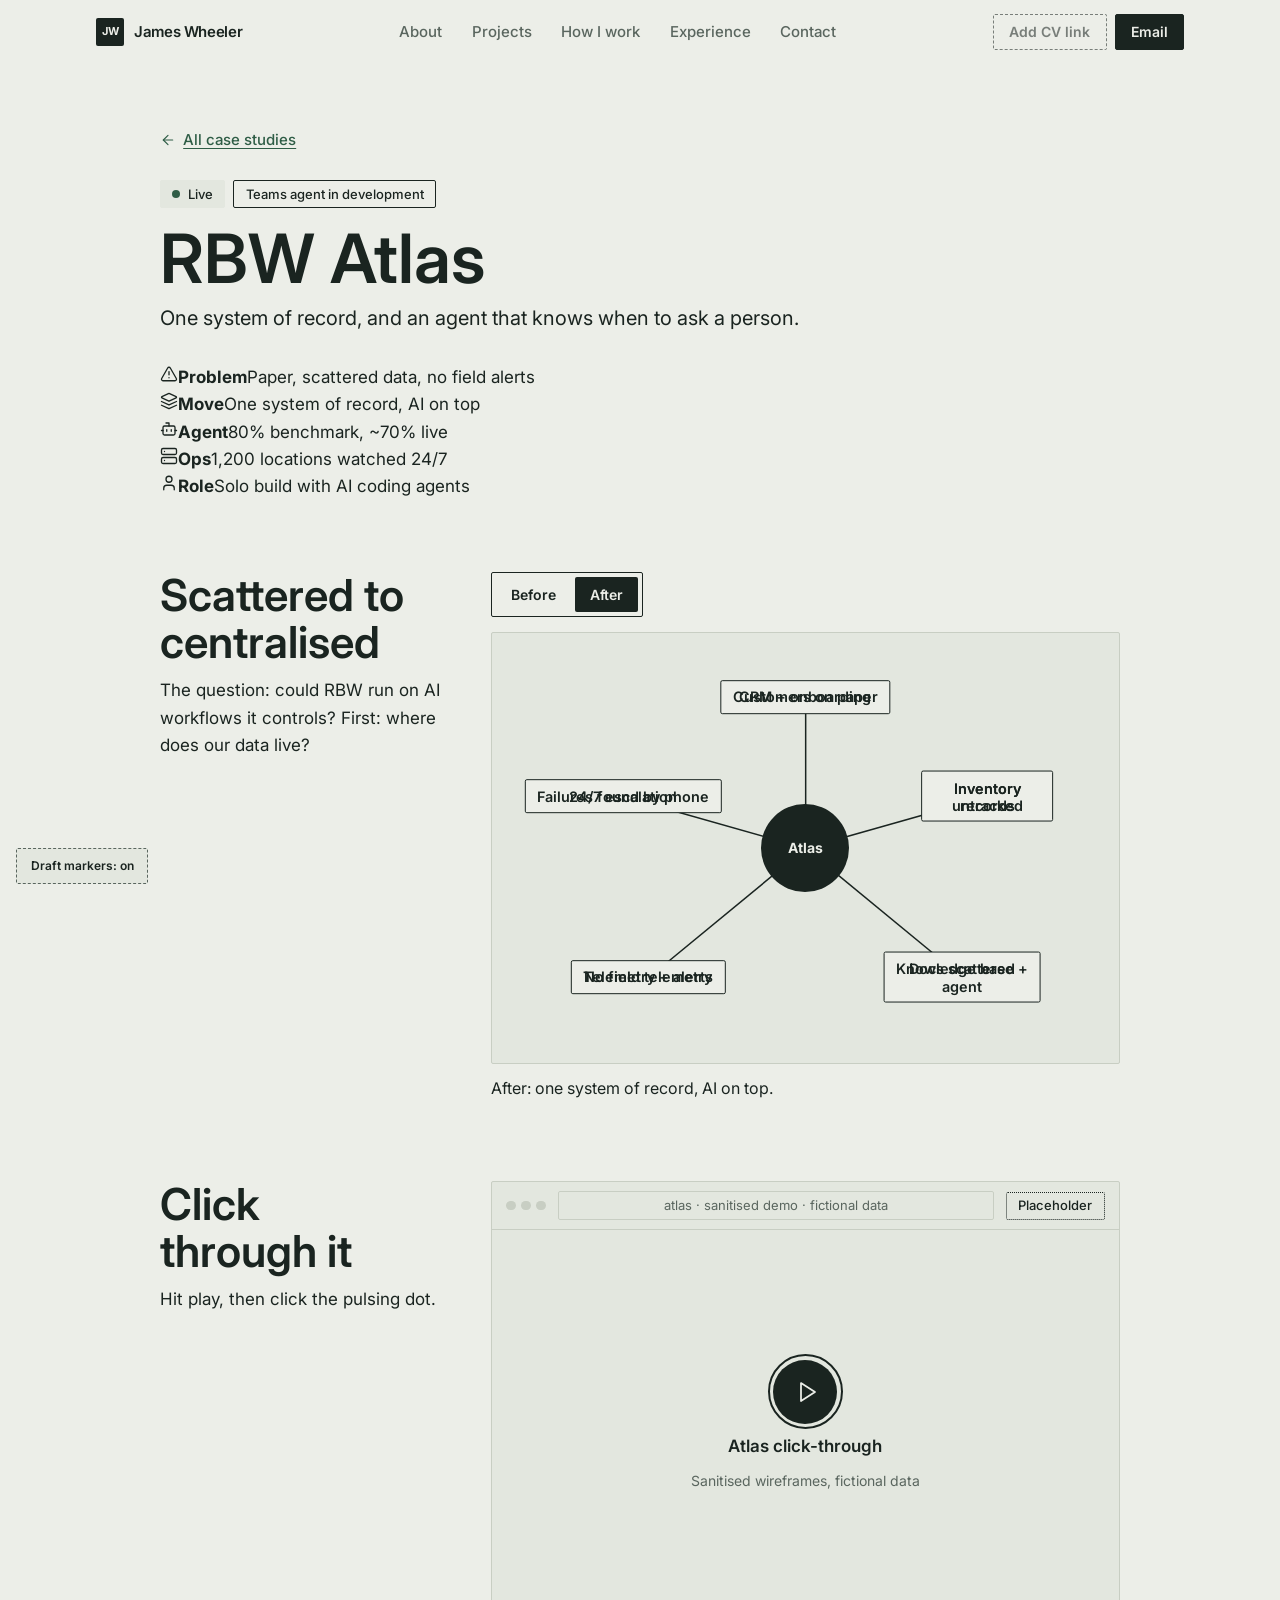
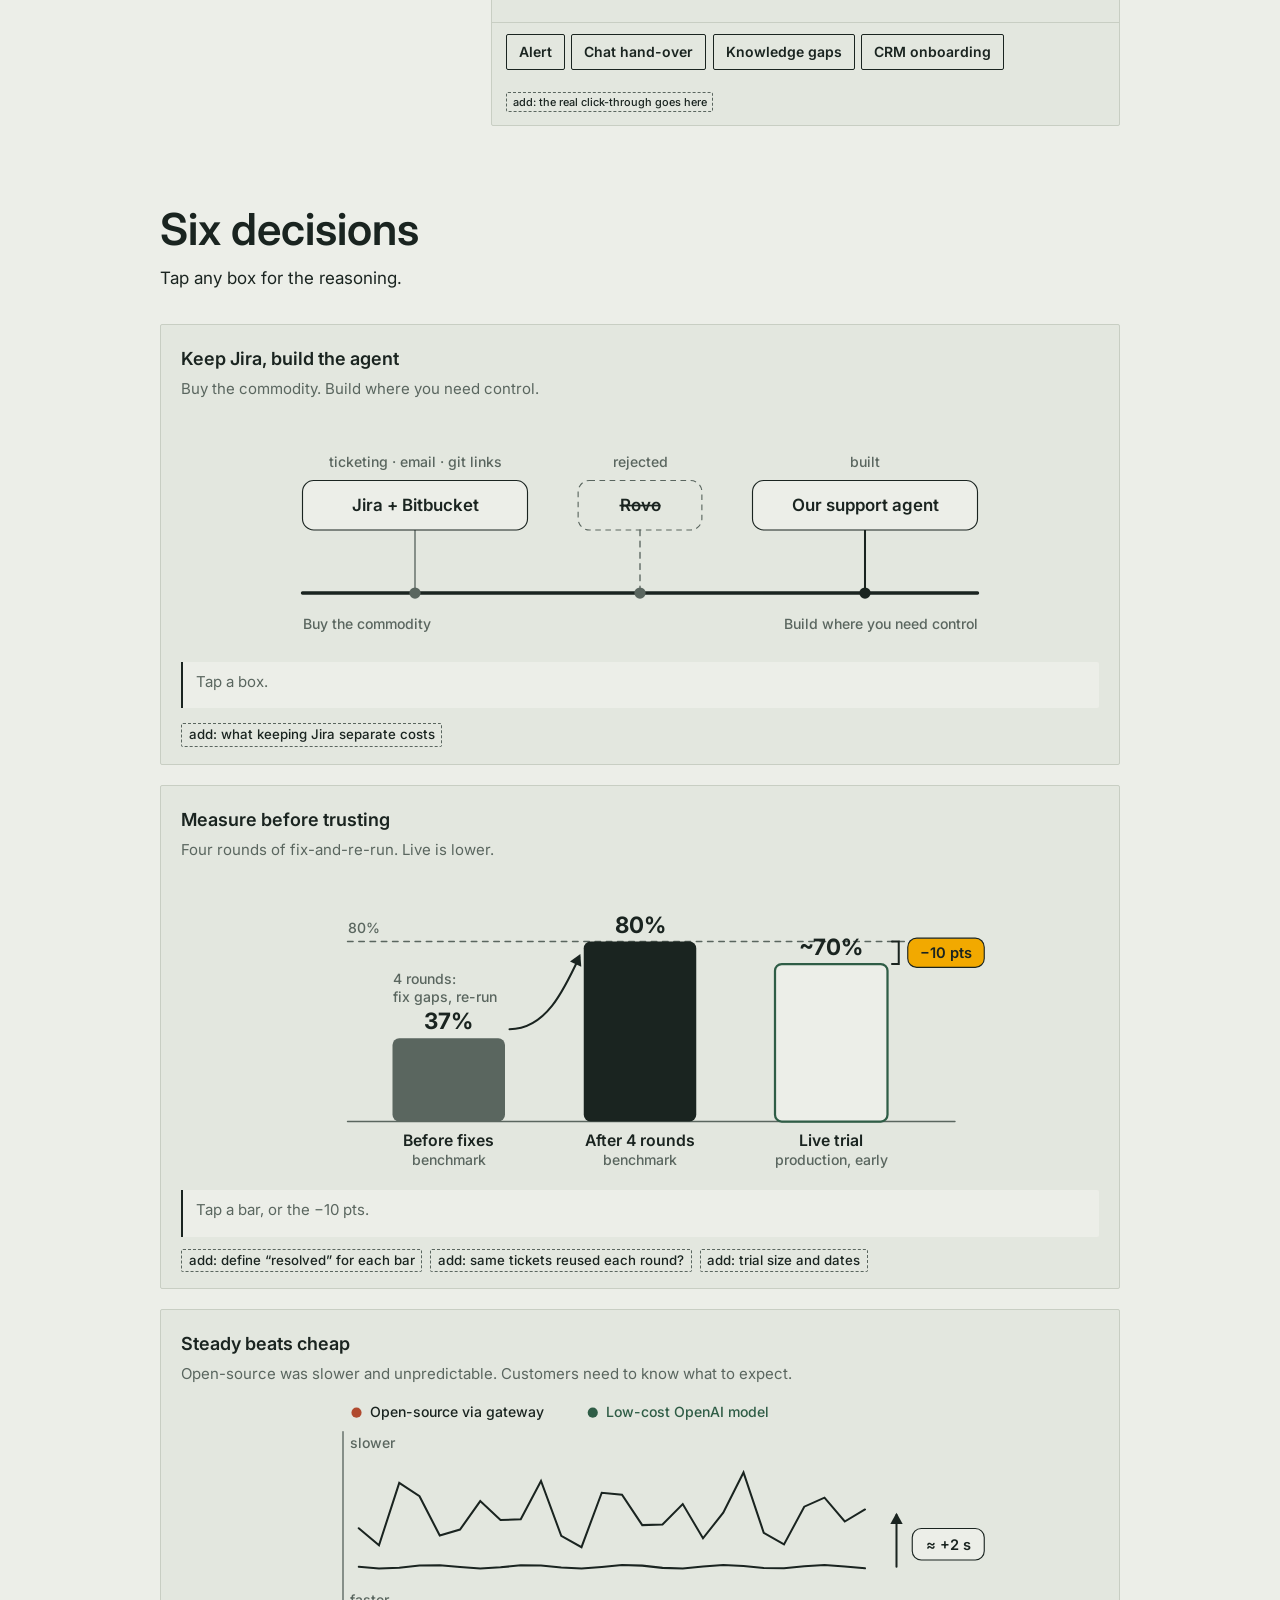
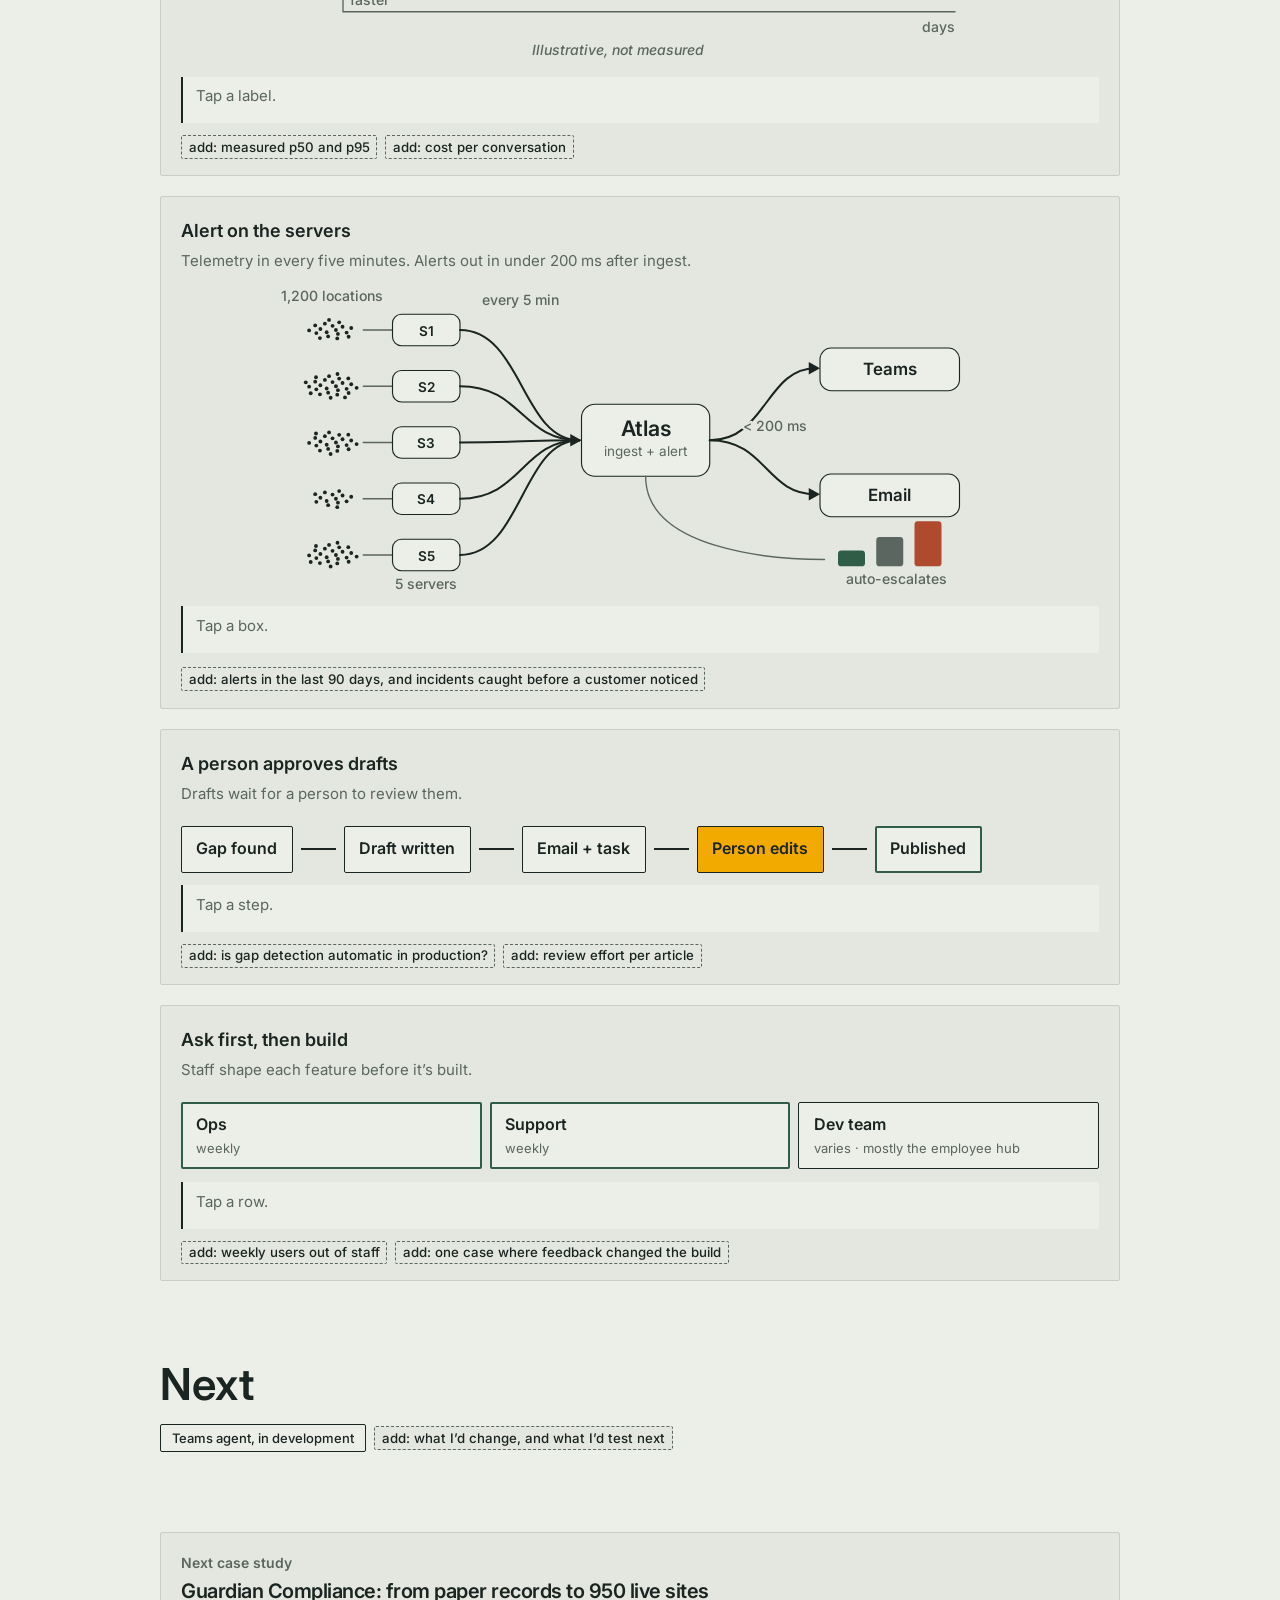
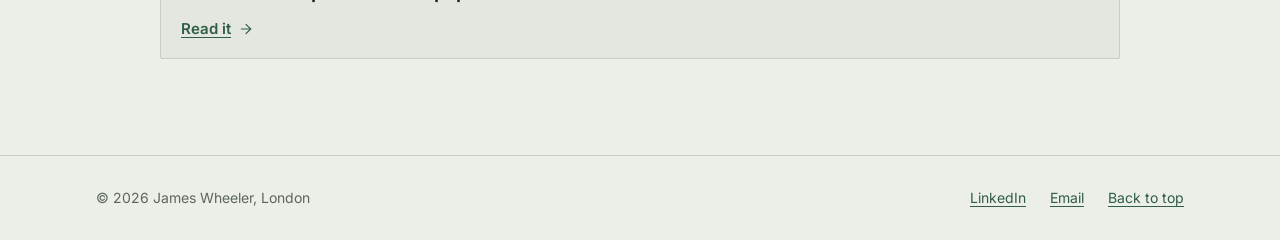
==== commit 9c67b319: "Step 2: ink-on-paper palette, amber rule, flat surfaces Rewrites assets/site.css to the tokens: pape" ====
--- a/atlas/index.html
+++ b/atlas/index.html
@@ -5,7 +5,7 @@
 <meta name="viewport" content="width=device-width, initial-scale=1, viewport-fit=cover">
 <title>RBW Atlas case study | James Wheeler</title>
 <meta name="description" content="One system of record and a support agent that knows when to ask a person: the decisions, the alternatives rejected and what the numbers show.">
-<meta name="theme-color" content="#0B0F19">
+<meta name="theme-color" content="#ECEEE8">
 <meta property="og:type" content="website">
 <meta property="og:title" content="RBW Atlas case study | James Wheeler">
 <meta property="og:description" content="One system of record and a support agent that knows when to ask a person: the decisions, the alternatives rejected and what the numbers show.">
@@ -13,7 +13,7 @@
 <meta property="og:image" content="https://YOUR-DOMAIN/og.png">
 <meta property="og:url" content="https://YOUR-DOMAIN/atlas/">
 <meta name="twitter:card" content="summary_large_image">
-<link rel="icon" href="data:image/svg+xml,%3Csvg xmlns='http://www.w3.org/2000/svg' viewBox='0 0 32 32'%3E%3Crect width='32' height='32' rx='8' fill='%232F6BFF'/%3E%3Ctext x='16' y='21.5' font-family='Arial,sans-serif' font-size='14' font-weight='700' text-anchor='middle' fill='white'%3EJW%3C/text%3E%3C/svg%3E">
+<link rel="icon" href="data:image/svg+xml,%3Csvg xmlns='http://www.w3.org/2000/svg' viewBox='0 0 32 32'%3E%3Crect width='32' height='32' fill='%231A2420'/%3E%3Ctext x='16' y='21.5' font-family='Georgia,serif' font-size='14' font-weight='700' text-anchor='middle' fill='%23ECEEE8'%3EJW%3C/text%3E%3C/svg%3E">
 <link rel="preconnect" href="https://fonts.googleapis.com">
 <link rel="preconnect" href="https://fonts.gstatic.com" crossorigin>
 <link href="https://fonts.googleapis.com/css2?family=Inter:wght@400;500;600;700&display=swap" rel="stylesheet">
@@ -36,20 +36,15 @@
 </script>
 </head>
 <body>
-<a href="#main" class="sr-only focus:not-sr-only focus:fixed focus:left-4 focus:top-4 focus:z-[60] focus:rounded-md focus:bg-accent focus:px-3 focus:py-2 focus:text-sm focus:font-semibold focus:text-white">Skip to content</a>
+<a href="#main" class="sr-only skip-link">Skip to content</a>
 <svg width="0" height="0" style="position:absolute" aria-hidden="true" focusable="false">
-  <defs>
-    <path id="ah" d="M0 0 L-10 -5.5 L-10 5.5 Z"/>
-    <linearGradient id="gBar" x1="0" y1="1" x2="0" y2="0"><stop offset="0" stop-color="#2F6BFF"/><stop offset="1" stop-color="#9CC2FF"/></linearGradient>
-    <linearGradient id="gSpec" x1="0" x2="1"><stop offset="0" stop-color="#475569"/><stop offset="1" stop-color="#5B93FF"/></linearGradient>
-  </defs>
+  <defs><path id="ah" d="M0 0 L-10 -5.5 L-10 5.5 Z"/></defs>
 </svg>
-<div class="bg-stage" aria-hidden="true"></div>
 
 <header id="nav" class="fixed inset-x-0 top-0 z-50 border-b border-transparent">
   <div class="mx-auto flex h-16 max-w-6xl items-center justify-between px-5 sm:px-8">
-    <a href="../#top" class="flex items-center gap-2.5 text-[15px] font-semibold tracking-tight text-white" aria-label="James Wheeler, home">
-      <span class="grid h-7 w-7 place-items-center rounded-md bg-gradient-to-b from-[#5A94FF] to-accent text-[11px] font-bold text-white shadow-[inset_0_1px_0_rgba(255,255,255,.35)]" aria-hidden="true">JW</span>
+    <a href="../#top" class="flex items-center gap-2.5 text-[15px] font-semibold tracking-tight" aria-label="James Wheeler, home">
+      <span class="grid h-7 w-7 place-items-center rounded-md bg-ink text-[11px] font-bold c-paper" aria-hidden="true">JW</span>
       <span>James Wheeler</span>
     </a>
     <nav class="hidden items-center gap-1 md:flex" aria-label="Primary">
@@ -62,12 +57,12 @@
     <div class="flex items-center gap-2">
       <a data-link="cv" data-required data-soon="Add CV link" class="btn btn-ghost btn-sm nav-cv"><span data-label>CV</span></a>
       <a data-link="email" class="btn btn-primary btn-sm">Email</a>
-      <button id="menuBtn" type="button" class="grid h-9 w-9 place-items-center rounded-lg border border-slate-700 text-slate-300 transition hover:border-slate-500 hover:text-white md:hidden" aria-expanded="false" aria-controls="mobileMenu" aria-label="Open menu">
+      <button id="menuBtn" type="button" class="grid h-9 w-9 place-items-center rounded-lg border transition md:hidden menu-btn" aria-expanded="false" aria-controls="mobileMenu" aria-label="Open menu">
         <span data-icon="menu"></span>
       </button>
     </div>
   </div>
-  <div id="mobileMenu" class="is-off border-t border-slate-800 bg-[#0B0F19]/95 backdrop-blur-xl md:hidden">
+  <div id="mobileMenu" class="is-off border-t border-rule bg-paper md:hidden">
     <nav class="mx-auto grid max-w-6xl px-5 py-2 sm:px-8" aria-label="Mobile">
       <a class="nav-link py-3 text-base" href="../#about">About</a>
       <a class="nav-link py-3 text-base" href="../#work">Projects</a>
@@ -83,9 +78,9 @@
 <header class="relative pb-8 pt-28 sm:pt-32">
   <div class="mx-auto max-w-5xl px-5 sm:px-8">
     <a href="../#work" class="link-back"><span data-icon="arrow-left" class="h-4 w-4"></span>All case studies</a>
-    <div class="mt-6 flex flex-wrap gap-2"><span class="chip chip-mint"><span class="dot"></span>Live</span><span class="chip chip-dev">Teams agent in development</span></div>
-    <h1 class="h1-case mt-4 text-white">RBW Atlas</h1>
-    <p class="mt-3 max-w-2xl text-xl text-slate-300">One system of record, and an agent that knows when to ask a person.</p>
+    <div class="mt-6 flex flex-wrap gap-2"><span class="chip chip-live"><span class="dot"></span>Live</span><span class="chip chip-solid">Teams agent in development</span></div>
+    <h1 class="h1-case mt-4">RBW Atlas</h1>
+    <p class="mt-3 max-w-2xl text-xl">One system of record, and an agent that knows when to ask a person.</p>
     <ul class="tldr mt-8">
       <li><span class="ico"><span data-icon="alert-triangle"></span></span><b>Problem</b><span class="t">Paper, scattered data, no field alerts</span></li>
       <li><span class="ico"><span data-icon="layers"></span></span><b>Move</b><span class="t">One system of record, AI on top</span></li>
@@ -101,7 +96,7 @@
   <section aria-labelledby="ba-h" class="grid grid-cols-1 items-start gap-8 lg:grid-cols-12">
     <div class="lg:col-span-4">
       <h2 id="ba-h" class="h2">Scattered to centralised</h2>
-      <p class="mt-3 text-slate-300">The question: could RBW run on AI workflows it controls? First: where does our data live?</p>
+      <p class="mt-3">The question: could RBW run on AI workflows it controls? First: where does our data live?</p>
     </div>
     <div class="lg:col-span-8">
 <div class="morph" data-morph>
@@ -121,11 +116,11 @@
   <section aria-labelledby="demo-h" class="grid grid-cols-1 items-start gap-8 lg:grid-cols-12">
     <div class="lg:col-span-4">
       <h2 id="demo-h" class="h2">Click through it</h2>
-      <p class="mt-3 text-slate-300">Hit play, then click the pulsing dot.</p>
+      <p class="mt-3">Hit play, then click the pulsing dot.</p>
     </div>
     <div class="lg:col-span-8">
 <figure class="demo" data-demo data-kinds="list,chat,board,form">
-  <div class="demo-bar"><span class="dots" aria-hidden="true"><i></i><i></i><i></i></span><span class="demo-url">atlas · sanitised demo · fictional data</span><span class="chip chip-dev">Placeholder</span></div>
+  <div class="demo-bar"><span class="dots" aria-hidden="true"><i></i><i></i><i></i></span><span class="demo-url">atlas · sanitised demo · fictional data</span><span class="chip chip-dotted">Placeholder</span></div>
   <div class="demo-screen" role="tabpanel" aria-live="polite">
     <div class="demo-intro">
       <button type="button" class="demo-play" aria-label="Start the Atlas click-through (placeholder)"><span data-icon="play"></span></button>
@@ -141,7 +136,7 @@
 
   <section aria-labelledby="dec-h">
     <h2 id="dec-h" class="h2">Six decisions</h2>
-    <p class="mt-3 text-slate-300">Tap any box for the reasoning.</p>
+    <p class="mt-3">Tap any box for the reasoning.</p>
 
     <div class="mt-8 grid grid-cols-1 gap-5 lg:grid-cols-2">
 
@@ -150,11 +145,11 @@
         <p class="dg-cap">Buy the commodity. Build where you need control.</p>
         <div class="dg-scroll mx-auto mt-3 max-w-[720px]">
 <svg class="dgsvg" viewBox="0 0 640 210" role="img" aria-label="Spectrum from buy the commodity to build where you need control. Jira and Bitbucket are integrated, Rovo was rejected, the support agent is built.">
-  <path class="lp-line" style="--d:.2s" pathLength="1" fill="none" stroke="url(#gSpec)" stroke-width="3" stroke-linecap="round" d="M20 160 H620"/>
+  <path class="lp-line" style="--d:.2s" pathLength="1" fill="none" stroke="var(--ink)" stroke-width="3" stroke-linecap="round" d="M20 160 H620"/>
   <path class="ln dim" d="M120 104 V160"/>
   <path class="ln dim dash" d="M320 104 V160"/>
   <path class="ln" d="M520 104 V160"/>
-  <circle cx="120" cy="160" r="5" fill="#64748B"/><circle cx="320" cy="160" r="5" fill="#475569"/><circle cx="520" cy="160" r="5" fill="#5B93FF"/>
+  <circle cx="120" cy="160" r="5" fill="var(--muted)"/><circle cx="320" cy="160" r="5" fill="var(--muted)"/><circle cx="520" cy="160" r="5" fill="var(--ink)"/>
 
   <text class="cap" x="120" y="48" text-anchor="middle">ticketing · email · git links</text>
   <g class="nd sys lp-fade" style="--d:.5s" data-tip="Already in use. The service desk links tickets to Bitbucket commits, so rebuilding ticketing, email scraping and git integration would have cost a lot for little commercial gain."><rect class="bx" x="20" y="60" width="200" height="44" rx="10"/><text x="120" y="87" text-anchor="middle">Jira + Bitbucket</text></g>
@@ -184,22 +179,22 @@
 
   <g class="nd sys" data-tip="Baseline: 37% of past ‘User Training issue’ tickets could be resolved from the existing documentation, scored by an evaluation agent.">
     <rect class="hit" x="90" y="110" width="120" height="120" fill="transparent"/>
-    <rect class="grow" style="--d:.2s" x="100" y="146" width="100" height="74" rx="6" fill="#33466F"/>
+    <rect class="grow" style="--d:.2s" x="100" y="146" width="100" height="74" rx="6" fill="var(--muted)"/>
     <text class="val" x="150" y="138" text-anchor="middle">37%</text>
   </g>
   <g class="nd sys" data-tip="After four rounds: the evaluation agent listed the gaps, the team wrote articles for them, and I re-ran the benchmark.">
     <rect class="hit" x="260" y="40" width="120" height="190" fill="transparent"/>
-    <rect class="grow" style="--d:.5s" x="270" y="60" width="100" height="160" rx="6" fill="url(#gBar)"/>
+    <rect class="grow" style="--d:.5s" x="270" y="60" width="100" height="160" rx="6" fill="var(--ink)"/>
     <text class="val" x="320" y="52" text-anchor="middle">80%</text>
   </g>
   <g class="nd ok" data-tip="Early production trial: live questions rather than past tickets. Same agent, different yardstick.">
     <rect class="hit" x="430" y="60" width="120" height="170" fill="transparent"/>
-    <rect class="grow" style="--d:.8s" x="440" y="80" width="100" height="140" rx="6" fill="rgba(74,222,154,.5)" stroke="#4ADE9A"/>
+    <rect class="grow" style="--d:.8s" x="440" y="80" width="100" height="140" rx="6" fill="var(--paper)" stroke="var(--moss)" stroke-width="2"/>
     <text class="val" x="490" y="72" text-anchor="middle">~70%</text>
   </g>
 
   <path class="ln lp-line" style="--d:1.1s" pathLength="1" d="M204 138 C236 138 252 104 266 74"/>
-  <g class="lp-fade" style="--d:1.7s"><use href="#ah" transform="translate(267 71) rotate(-65)" fill="#5B93FF"/></g>
+  <g class="lp-fade" style="--d:1.7s"><use href="#ah" transform="translate(267 71) rotate(-65)" fill="var(--ink)"/></g>
   <g class="nd sys" data-tip="Each round: the evaluation agent lists documentation gaps, the team writes articles to cover them, and I re-run the benchmark. Four rounds took 37% to 80%.">
     <rect class="hit" x="96" y="84" width="112" height="40" fill="transparent"/>
     <text class="cap" x="100" y="98">4 rounds:</text>
@@ -226,22 +221,22 @@
 
   <g class="nd sys" data-tip="Baseline: 37% of past ‘User Training issue’ tickets could be resolved from the existing documentation, scored by an evaluation agent.">
     <rect class="hit" x="30" y="150" width="90" height="100" fill="transparent"/>
-    <rect class="grow" style="--d:.2s" x="40" y="166" width="70" height="74" rx="6" fill="#33466F"/>
+    <rect class="grow" style="--d:.2s" x="40" y="166" width="70" height="74" rx="6" fill="var(--muted)"/>
     <text class="val" x="75" y="196" text-anchor="middle" style="font-size:18px">37%</text>
   </g>
   <g class="nd sys" data-tip="After four rounds: the evaluation agent listed the gaps, the team wrote articles for them, and I re-ran the benchmark.">
     <rect class="hit" x="135" y="70" width="90" height="180" fill="transparent"/>
-    <rect class="grow" style="--d:.5s" x="145" y="80" width="70" height="160" rx="6" fill="url(#gBar)"/>
+    <rect class="grow" style="--d:.5s" x="145" y="80" width="70" height="160" rx="6" fill="var(--ink)"/>
     <text class="val" x="180" y="108" text-anchor="middle" style="font-size:18px">80%</text>
   </g>
   <g class="nd ok" data-tip="Early production trial: live questions rather than past tickets. Same agent, different yardstick.">
     <rect class="hit" x="240" y="90" width="90" height="160" fill="transparent"/>
-    <rect class="grow" style="--d:.8s" x="250" y="100" width="70" height="140" rx="6" fill="rgba(74,222,154,.5)" stroke="#4ADE9A"/>
+    <rect class="grow" style="--d:.8s" x="250" y="100" width="70" height="140" rx="6" fill="var(--paper)" stroke="var(--moss)" stroke-width="2"/>
     <text class="val" x="285" y="128" text-anchor="middle" style="font-size:18px">~70%</text>
   </g>
 
   <path class="ln lp-line" style="--d:1.1s" pathLength="1" d="M90 156 C112 130 134 104 158 84"/>
-  <g class="lp-fade" style="--d:1.6s"><use href="#ah" transform="translate(161 80) rotate(-48)" fill="#5B93FF"/></g>
+  <g class="lp-fade" style="--d:1.6s"><use href="#ah" transform="translate(161 80) rotate(-48)" fill="var(--ink)"/></g>
   <g class="nd sys" data-tip="Each round: the evaluation agent lists documentation gaps, the team writes articles to cover them, and I re-run the benchmark. Four rounds took 37% to 80%.">
     <rect class="hit" x="18" y="106" width="86" height="40" fill="transparent"/>
     <text class="cap" x="22" y="120" style="font-size:11.5px">4 rounds:</text>
@@ -249,7 +244,7 @@
   </g>
 
   <path class="ln per lp-line" style="--d:1.3s" pathLength="1" d="M302 62 V96" stroke-dasharray="4 4"/>
-  <g class="lp-fade" style="--d:1.8s"><use href="#ah" transform="translate(302 100) rotate(90)" fill="#F5B84B"/></g>
+  <g class="lp-fade" style="--d:1.8s"><use href="#ah" transform="translate(302 100) rotate(90)" fill="var(--ink)"/></g>
   <g class="nd per" data-tip="Why is live lower? My leading hypothesis: people ask more questions when the answer is instant than they ever raised as tickets. A hypothesis, not a finding.">
     <rect class="bx" x="268" y="36" width="68" height="26" rx="8"/>
     <text x="302" y="54" text-anchor="middle" style="font-size:13px">−10 pts</text>
@@ -276,20 +271,20 @@
   <text class="cap" x="62" y="184">faster</text>
   <text class="cap" x="600" y="208" text-anchor="end">days</text>
 
-  <path class="ln lp-line" style="--d:.2s" pathLength="1" stroke="#F4756B" d="M70.0 115.8 L88.0 131.0 L106.0 75.5 L124.0 87.3 L142.0 122.3 L160.0 116.9 L178.0 91.6 L196.0 108.5 L214.0 107.8 L232.0 73.7 L250.0 122.5 L268.0 132.6 L286.0 84.2 L304.0 85.9 L322.0 113.0 L340.0 112.4 L358.0 94.3 L376.0 124.7 L394.0 102.0 L412.0 66.2 L430.0 119.8 L448.0 130.2 L466.0 96.6 L484.0 88.6 L502.0 109.8 L520.0 99.1"/>
-  <path class="ln lp-line" style="--d:.7s" pathLength="1" stroke="#4ADE9A" d="M70.0 150.0 L88.0 151.5 L106.0 150.8 L124.0 148.9 L142.0 148.6 L160.0 150.3 L178.0 151.6 L196.0 150.5 L214.0 148.7 L232.0 148.8 L250.0 150.7 L268.0 151.6 L286.0 150.2 L304.0 148.5 L322.0 149.0 L340.0 151.0 L358.0 151.5 L376.0 149.8 L394.0 148.4 L412.0 149.3 L430.0 151.2 L448.0 151.3 L466.0 149.5 L484.0 148.4 L502.0 149.7 L520.0 151.4"/>
+  <path class="ln lp-line" style="--d:.2s" pathLength="1" stroke="var(--clay)" d="M70.0 115.8 L88.0 131.0 L106.0 75.5 L124.0 87.3 L142.0 122.3 L160.0 116.9 L178.0 91.6 L196.0 108.5 L214.0 107.8 L232.0 73.7 L250.0 122.5 L268.0 132.6 L286.0 84.2 L304.0 85.9 L322.0 113.0 L340.0 112.4 L358.0 94.3 L376.0 124.7 L394.0 102.0 L412.0 66.2 L430.0 119.8 L448.0 130.2 L466.0 96.6 L484.0 88.6 L502.0 109.8 L520.0 99.1"/>
+  <path class="ln lp-line" style="--d:.7s" pathLength="1" stroke="var(--moss)" d="M70.0 150.0 L88.0 151.5 L106.0 150.8 L124.0 148.9 L142.0 148.6 L160.0 150.3 L178.0 151.6 L196.0 150.5 L214.0 148.7 L232.0 148.8 L250.0 150.7 L268.0 151.6 L286.0 150.2 L304.0 148.5 L322.0 149.0 L340.0 151.0 L358.0 151.5 L376.0 149.8 L394.0 148.4 L412.0 149.3 L430.0 151.2 L448.0 151.3 L466.0 149.5 L484.0 148.4 L502.0 149.7 L520.0 151.4"/>
 
   <g class="nd static lp-fade" style="--d:.3s" data-tip="Open-source models through the gateway: roughly two seconds of extra waiting on the provider, and it swung from good days to bad ones.">
     <rect class="hit" x="60" y="2" width="200" height="22" fill="transparent"/>
-    <circle cx="68" cy="13" r="4.5" fill="#F4756B"/><text class="cap bad" x="80" y="17">Open-source via gateway</text>
+    <circle cx="68" cy="13" r="4.5" fill="var(--clay)"/><text class="cap bad" x="80" y="17">Open-source via gateway</text>
   </g>
   <g class="nd static lp-fade" style="--d:.8s" data-tip="The low-cost OpenAI model we shipped: a steady response time, so customers know what to expect.">
     <rect class="hit" x="270" y="2" width="200" height="22" fill="transparent"/>
-    <circle cx="278" cy="13" r="4.5" fill="#4ADE9A"/><text class="cap ok" x="290" y="17">Low-cost OpenAI model</text>
+    <circle cx="278" cy="13" r="4.5" fill="var(--moss)"/><text class="cap ok" x="290" y="17">Low-cost OpenAI model</text>
   </g>
 
   <path class="ln lp-line" style="--d:1.2s" pathLength="1" d="M548 150 V104"/>
-  <g class="lp-fade" style="--d:1.7s"><use href="#ah" transform="translate(548 102) rotate(-90)" fill="#5B93FF"/></g>
+  <g class="lp-fade" style="--d:1.7s"><use href="#ah" transform="translate(548 102) rotate(-90)" fill="var(--ink)"/></g>
   <g class="nd sys" data-tip="Roughly two extra seconds waiting on the model provider. Predictability mattered more than the best average. Chart is illustrative; measured figures to be added.">
     <rect class="bx" x="562" y="116" width="64" height="28" rx="8"/>
     <text x="594" y="135" text-anchor="middle" style="font-size:13px">≈ +2 s</text>
@@ -305,7 +300,7 @@
       <article class="dgc dg lg:col-span-2" data-reveal>
         <h3>Alert on the servers</h3>
         <p class="dg-cap">Telemetry in every five minutes. Alerts out in under 200 ms after ingest.</p>
-        <div class="dg-scroll mx-auto mt-3 max-w-[720px]"><svg class="dgsvg" viewBox="0 0 640 274" role="img" aria-label="Five central servers, which hold data for 1,200 locations, send telemetry to Atlas every five minutes. Alerts reach Teams and email in under 200 milliseconds after ingest, and severity escalates automatically."><text class="cap" x="46" y="14" text-anchor="middle">1,200 locations</text><circle class="lp-fade" style="--d:0.00s" cx="49.7" cy="40.0" r="1.7" fill="#9CC2FF" opacity=".85"/><circle class="lp-fade" style="--d:0.02s" cx="41.5" cy="42.0" r="1.7" fill="#9CC2FF" opacity=".85"/><circle class="lp-fade" style="--d:0.04s" cx="46.7" cy="36.3" r="1.7" fill="#9CC2FF" opacity=".85"/><circle class="lp-fade" style="--d:0.06s" cx="51.5" cy="43.5" r="1.7" fill="#9CC2FF" opacity=".85"/><circle class="lp-fade" style="--d:0.08s" cx="35.9" cy="39.1" r="1.7" fill="#9CC2FF" opacity=".85"/><circle class="lp-fade" style="--d:0.10s" cx="55.6" cy="37.1" r="1.7" fill="#9CC2FF" opacity=".85"/><circle class="lp-fade" style="--d:0.12s" cx="42.8" cy="45.7" r="1.7" fill="#9CC2FF" opacity=".85"/><circle class="lp-fade" style="--d:0.14s" cx="39.9" cy="34.4" r="1.7" fill="#9CC2FF" opacity=".85"/><circle class="lp-fade" style="--d:0.16s" cx="59.2" cy="42.3" r="1.7" fill="#9CC2FF" opacity=".85"/><circle class="lp-fade" style="--d:0.18s" cx="32.3" cy="42.7" r="1.7" fill="#9CC2FF" opacity=".85"/><circle class="lp-fade" style="--d:0.20s" cx="52.6" cy="33.2" r="1.7" fill="#9CC2FF" opacity=".85"/><circle class="lp-fade" style="--d:0.22s" cx="50.9" cy="47.5" r="1.7" fill="#9CC2FF" opacity=".85"/><circle class="lp-fade" style="--d:0.24s" cx="31.3" cy="35.9" r="1.7" fill="#9CC2FF" opacity=".85"/><circle class="lp-fade" style="--d:0.26s" cx="63.3" cy="38.2" r="1.7" fill="#9CC2FF" opacity=".85"/><circle class="lp-fade" style="--d:0.28s" cx="35.5" cy="47.2" r="1.7" fill="#9CC2FF" opacity=".85"/><circle class="lp-fade" style="--d:0.30s" cx="43.6" cy="31.0" r="1.7" fill="#9CC2FF" opacity=".85"/><circle class="lp-fade" style="--d:0.32s" cx="61.0" cy="46.0" r="1.7" fill="#9CC2FF" opacity=".85"/><circle class="lp-fade" style="--d:0.34s" cx="25.9" cy="40.4" r="1.7" fill="#9CC2FF" opacity=".85"/><path class="ln dim" d="M74 40 H100"/><g class="nd sys lp-fade" style="--d:.6s" data-tip="Five central servers hold the data for 1,200 locations. Larger operators want their own database and server."><rect class="bx" x="100" y="26" width="60" height="28" rx="8"/><text x="130" y="45" text-anchor="middle" style="font-size:12px">S1</text></g><path class="ln lp-line" style="--d:0.90s" pathLength="1" d="M160 40 C215 40 215 138 266 138"/><circle class="lp-fade" style="--d:0.36s" cx="49.7" cy="90.0" r="1.7" fill="#9CC2FF" opacity=".85"/><circle class="lp-fade" style="--d:0.38s" cx="41.5" cy="92.0" r="1.7" fill="#9CC2FF" opacity=".85"/><circle class="lp-fade" style="--d:0.40s" cx="46.7" cy="86.3" r="1.7" fill="#9CC2FF" opacity=".85"/><circle class="lp-fade" style="--d:0.42s" cx="51.5" cy="93.5" r="1.7" fill="#9CC2FF" opacity=".85"/><circle class="lp-fade" style="--d:0.44s" cx="35.9" cy="89.1" r="1.7" fill="#9CC2FF" opacity=".85"/><circle class="lp-fade" style="--d:0.46s" cx="55.6" cy="87.1" r="1.7" fill="#9CC2FF" opacity=".85"/><circle class="lp-fade" style="--d:0.48s" cx="42.8" cy="95.7" r="1.7" fill="#9CC2FF" opacity=".85"/><circle class="lp-fade" style="--d:0.50s" cx="39.9" cy="84.4" r="1.7" fill="#9CC2FF" opacity=".85"/><circle class="lp-fade" style="--d:0.52s" cx="59.2" cy="92.3" r="1.7" fill="#9CC2FF" opacity=".85"/><circle class="lp-fade" style="--d:0.54s" cx="32.3" cy="92.7" r="1.7" fill="#9CC2FF" opacity=".85"/><circle class="lp-fade" style="--d:0.56s" cx="52.6" cy="83.2" r="1.7" fill="#9CC2FF" opacity=".85"/><circle class="lp-fade" style="--d:0.58s" cx="50.9" cy="97.5" r="1.7" fill="#9CC2FF" opacity=".85"/><circle class="lp-fade" style="--d:0.60s" cx="31.3" cy="85.9" r="1.7" fill="#9CC2FF" opacity=".85"/><circle class="lp-fade" style="--d:0.62s" cx="63.3" cy="88.2" r="1.7" fill="#9CC2FF" opacity=".85"/><circle class="lp-fade" style="--d:0.64s" cx="35.5" cy="97.2" r="1.7" fill="#9CC2FF" opacity=".85"/><circle class="lp-fade" style="--d:0.66s" cx="43.6" cy="81.0" r="1.7" fill="#9CC2FF" opacity=".85"/><circle class="lp-fade" style="--d:0.68s" cx="61.0" cy="96.0" r="1.7" fill="#9CC2FF" opacity=".85"/><circle class="lp-fade" style="--d:0.70s" cx="25.9" cy="90.4" r="1.7" fill="#9CC2FF" opacity=".85"/><circle class="lp-fade" style="--d:0.72s" cx="60.7" cy="83.0" r="1.7" fill="#9CC2FF" opacity=".85"/><circle class="lp-fade" style="--d:0.74s" cx="45.0" cy="100.2" r="1.7" fill="#9CC2FF" opacity=".85"/><circle class="lp-fade" style="--d:0.76s" cx="32.0" cy="82.0" r="1.7" fill="#9CC2FF" opacity=".85"/><circle class="lp-fade" style="--d:0.78s" cx="68.1" cy="91.4" r="1.7" fill="#9CC2FF" opacity=".85"/><circle class="lp-fade" style="--d:0.80s" cx="27.3" cy="96.2" r="1.7" fill="#9CC2FF" opacity=".85"/><circle class="lp-fade" style="--d:0.82s" cx="51.1" cy="79.1" r="1.7" fill="#9CC2FF" opacity=".85"/><circle class="lp-fade" style="--d:0.84s" cx="57.8" cy="99.9" r="1.7" fill="#9CC2FF" opacity=".85"/><circle class="lp-fade" style="--d:0.86s" cx="22.9" cy="86.5" r="1.7" fill="#9CC2FF" opacity=".85"/><path class="ln dim" d="M74 90 H100"/><g class="nd sys lp-fade" style="--d:.6s" data-tip="Five central servers hold the data for 1,200 locations. Larger operators want their own database and server."><rect class="bx" x="100" y="76" width="60" height="28" rx="8"/><text x="130" y="95" text-anchor="middle" style="font-size:12px">S2</text></g><path class="ln lp-line" style="--d:0.98s" pathLength="1" d="M160 90 C215 90 215 138 266 138"/><circle class="lp-fade" style="--d:0.88s" cx="49.7" cy="140.0" r="1.7" fill="#9CC2FF" opacity=".85"/><circle class="lp-fade" style="--d:0.90s" cx="41.5" cy="142.0" r="1.7" fill="#9CC2FF" opacity=".85"/><circle class="lp-fade" style="--d:0.92s" cx="46.7" cy="136.3" r="1.7" fill="#9CC2FF" opacity=".85"/><circle class="lp-fade" style="--d:0.94s" cx="51.5" cy="143.5" r="1.7" fill="#9CC2FF" opacity=".85"/><circle class="lp-fade" style="--d:0.96s" cx="35.9" cy="139.1" r="1.7" fill="#9CC2FF" opacity=".85"/><circle class="lp-fade" style="--d:0.98s" cx="55.6" cy="137.1" r="1.7" fill="#9CC2FF" opacity=".85"/><circle class="lp-fade" style="--d:1.00s" cx="42.8" cy="145.7" r="1.7" fill="#9CC2FF" opacity=".85"/><circle class="lp-fade" style="--d:1.02s" cx="39.9" cy="134.4" r="1.7" fill="#9CC2FF" opacity=".85"/><circle class="lp-fade" style="--d:1.04s" cx="59.2" cy="142.3" r="1.7" fill="#9CC2FF" opacity=".85"/><circle class="lp-fade" style="--d:1.06s" cx="32.3" cy="142.7" r="1.7" fill="#9CC2FF" opacity=".85"/><circle class="lp-fade" style="--d:1.08s" cx="52.6" cy="133.2" r="1.7" fill="#9CC2FF" opacity=".85"/><circle class="lp-fade" style="--d:1.10s" cx="50.9" cy="147.5" r="1.7" fill="#9CC2FF" opacity=".85"/><circle class="lp-fade" style="--d:1.12s" cx="31.3" cy="135.9" r="1.7" fill="#9CC2FF" opacity=".85"/><circle class="lp-fade" style="--d:1.14s" cx="63.3" cy="138.2" r="1.7" fill="#9CC2FF" opacity=".85"/><circle class="lp-fade" style="--d:1.16s" cx="35.5" cy="147.2" r="1.7" fill="#9CC2FF" opacity=".85"/><circle class="lp-fade" style="--d:1.18s" cx="43.6" cy="131.0" r="1.7" fill="#9CC2FF" opacity=".85"/><circle class="lp-fade" style="--d:1.20s" cx="61.0" cy="146.0" r="1.7" fill="#9CC2FF" opacity=".85"/><circle class="lp-fade" style="--d:1.22s" cx="25.9" cy="140.4" r="1.7" fill="#9CC2FF" opacity=".85"/><circle class="lp-fade" style="--d:1.24s" cx="60.7" cy="133.0" r="1.7" fill="#9CC2FF" opacity=".85"/><circle class="lp-fade" style="--d:1.26s" cx="45.0" cy="150.2" r="1.7" fill="#9CC2FF" opacity=".85"/><circle class="lp-fade" style="--d:1.28s" cx="32.0" cy="132.0" r="1.7" fill="#9CC2FF" opacity=".85"/><circle class="lp-fade" style="--d:1.30s" cx="68.1" cy="141.4" r="1.7" fill="#9CC2FF" opacity=".85"/><path class="ln dim" d="M74 140 H100"/><g class="nd sys lp-fade" style="--d:.6s" data-tip="Five central servers hold the data for 1,200 locations. Larger operators want their own database and server."><rect class="bx" x="100" y="126" width="60" height="28" rx="8"/><text x="130" y="145" text-anchor="middle" style="font-size:12px">S3</text></g><path class="ln lp-line" style="--d:1.06s" pathLength="1" d="M160 140 C215 140 215 138 266 138"/><circle class="lp-fade" style="--d:1.32s" cx="49.7" cy="190.0" r="1.7" fill="#9CC2FF" opacity=".85"/><circle class="lp-fade" style="--d:1.34s" cx="41.5" cy="192.0" r="1.7" fill="#9CC2FF" opacity=".85"/><circle class="lp-fade" style="--d:1.36s" cx="46.7" cy="186.3" r="1.7" fill="#9CC2FF" opacity=".85"/><circle class="lp-fade" style="--d:1.38s" cx="51.5" cy="193.5" r="1.7" fill="#9CC2FF" opacity=".85"/><circle class="lp-fade" style="--d:1.40s" cx="35.9" cy="189.1" r="1.7" fill="#9CC2FF" opacity=".85"/><circle class="lp-fade" style="--d:1.42s" cx="55.6" cy="187.1" r="1.7" fill="#9CC2FF" opacity=".85"/><circle class="lp-fade" style="--d:1.44s" cx="42.8" cy="195.7" r="1.7" fill="#9CC2FF" opacity=".85"/><circle class="lp-fade" style="--d:1.46s" cx="39.9" cy="184.4" r="1.7" fill="#9CC2FF" opacity=".85"/><circle class="lp-fade" style="--d:1.48s" cx="59.2" cy="192.3" r="1.7" fill="#9CC2FF" opacity=".85"/><circle class="lp-fade" style="--d:1.50s" cx="32.3" cy="192.7" r="1.7" fill="#9CC2FF" opacity=".85"/><circle class="lp-fade" style="--d:1.52s" cx="52.6" cy="183.2" r="1.7" fill="#9CC2FF" opacity=".85"/><circle class="lp-fade" style="--d:1.54s" cx="50.9" cy="197.5" r="1.7" fill="#9CC2FF" opacity=".85"/><circle class="lp-fade" style="--d:1.56s" cx="31.3" cy="185.9" r="1.7" fill="#9CC2FF" opacity=".85"/><circle class="lp-fade" style="--d:1.58s" cx="63.3" cy="188.2" r="1.7" fill="#9CC2FF" opacity=".85"/><path class="ln dim" d="M74 190 H100"/><g class="nd sys lp-fade" style="--d:.6s" data-tip="Five central servers hold the data for 1,200 locations. Larger operators want their own database and server."><rect class="bx" x="100" y="176" width="60" height="28" rx="8"/><text x="130" y="195" text-anchor="middle" style="font-size:12px">S4</text></g><path class="ln lp-line" style="--d:1.14s" pathLength="1" d="M160 190 C215 190 215 138 266 138"/><circle class="lp-fade" style="--d:1.60s" cx="49.7" cy="240.0" r="1.7" fill="#9CC2FF" opacity=".85"/><circle class="lp-fade" style="--d:1.62s" cx="41.5" cy="242.0" r="1.7" fill="#9CC2FF" opacity=".85"/><circle class="lp-fade" style="--d:1.64s" cx="46.7" cy="236.3" r="1.7" fill="#9CC2FF" opacity=".85"/><circle class="lp-fade" style="--d:1.66s" cx="51.5" cy="243.5" r="1.7" fill="#9CC2FF" opacity=".85"/><circle class="lp-fade" style="--d:1.68s" cx="35.9" cy="239.1" r="1.7" fill="#9CC2FF" opacity=".85"/><circle class="lp-fade" style="--d:1.70s" cx="55.6" cy="237.1" r="1.7" fill="#9CC2FF" opacity=".85"/><circle class="lp-fade" style="--d:1.72s" cx="42.8" cy="245.7" r="1.7" fill="#9CC2FF" opacity=".85"/><circle class="lp-fade" style="--d:1.74s" cx="39.9" cy="234.4" r="1.7" fill="#9CC2FF" opacity=".85"/><circle class="lp-fade" style="--d:1.76s" cx="59.2" cy="242.3" r="1.7" fill="#9CC2FF" opacity=".85"/><circle class="lp-fade" style="--d:1.78s" cx="32.3" cy="242.7" r="1.7" fill="#9CC2FF" opacity=".85"/><circle class="lp-fade" style="--d:1.80s" cx="52.6" cy="233.2" r="1.7" fill="#9CC2FF" opacity=".85"/><circle class="lp-fade" style="--d:1.82s" cx="50.9" cy="247.5" r="1.7" fill="#9CC2FF" opacity=".85"/><circle class="lp-fade" style="--d:1.84s" cx="31.3" cy="235.9" r="1.7" fill="#9CC2FF" opacity=".85"/><circle class="lp-fade" style="--d:1.86s" cx="63.3" cy="238.2" r="1.7" fill="#9CC2FF" opacity=".85"/><circle class="lp-fade" style="--d:1.88s" cx="35.5" cy="247.2" r="1.7" fill="#9CC2FF" opacity=".85"/><circle class="lp-fade" style="--d:1.90s" cx="43.6" cy="231.0" r="1.7" fill="#9CC2FF" opacity=".85"/><circle class="lp-fade" style="--d:1.92s" cx="61.0" cy="246.0" r="1.7" fill="#9CC2FF" opacity=".85"/><circle class="lp-fade" style="--d:1.94s" cx="25.9" cy="240.4" r="1.7" fill="#9CC2FF" opacity=".85"/><circle class="lp-fade" style="--d:1.96s" cx="60.7" cy="233.0" r="1.7" fill="#9CC2FF" opacity=".85"/><circle class="lp-fade" style="--d:1.98s" cx="45.0" cy="250.2" r="1.7" fill="#9CC2FF" opacity=".85"/><circle class="lp-fade" style="--d:2.00s" cx="32.0" cy="232.0" r="1.7" fill="#9CC2FF" opacity=".85"/><circle class="lp-fade" style="--d:2.02s" cx="68.1" cy="241.4" r="1.7" fill="#9CC2FF" opacity=".85"/><circle class="lp-fade" style="--d:2.04s" cx="27.3" cy="246.2" r="1.7" fill="#9CC2FF" opacity=".85"/><circle class="lp-fade" style="--d:2.06s" cx="51.1" cy="229.1" r="1.7" fill="#9CC2FF" opacity=".85"/><path class="ln dim" d="M74 240 H100"/><g class="nd sys lp-fade" style="--d:.6s" data-tip="Five central servers hold the data for 1,200 locations. Larger operators want their own database and server."><rect class="bx" x="100" y="226" width="60" height="28" rx="8"/><text x="130" y="245" text-anchor="middle" style="font-size:12px">S5</text></g><path class="ln lp-line" style="--d:1.22s" pathLength="1" d="M160 240 C215 240 215 138 266 138"/><text class="cap" x="130" y="270" text-anchor="middle">5 servers</text><text class="cap halo" x="214" y="18" text-anchor="middle">every 5 min</text><g class="lp-fade" style="--d:1.5s"><use href="#ah" transform="translate(268 138)" fill="#5B93FF"/></g><g class="nd sys lp-fade" style="--d:1.4s" data-tip="Telemetry lands in five-minute batches and alerts fire in under 200 ms after ingest, so a failure is flagged within about five minutes plus processing."><rect class="bx" x="268" y="106" width="114" height="64" rx="12"/><text x="325" y="134" text-anchor="middle" style="font-size:19px">Atlas</text><text class="sub" x="325" y="152" text-anchor="middle">ingest + alert</text></g><path class="ln lp-line" style="--d:1.9s" pathLength="1" d="M382 138 C432 138 432 74 476 74"/><path class="ln lp-line" style="--d:2s" pathLength="1" d="M382 138 C432 138 432 186 476 186"/><g class="lp-fade" style="--d:2.4s"><use href="#ah" transform="translate(480 74)" fill="#5B93FF"/></g><g class="lp-fade" style="--d:2.5s"><use href="#ah" transform="translate(480 186)" fill="#5B93FF"/></g><text class="cap halo lp-fade" style="--d:2.2s" x="440" y="130" text-anchor="middle">&lt; 200 ms</text><g class="nd sys lp-fade" style="--d:2.2s" data-tip="Alerts go to Teams and email."><rect class="bx" x="480" y="56" width="124" height="38" rx="10"/><text x="542" y="80" text-anchor="middle">Teams</text></g><g class="nd sys lp-fade" style="--d:2.3s" data-tip="Alerts go to Teams and email."><rect class="bx" x="480" y="168" width="124" height="38" rx="10"/><text x="542" y="192" text-anchor="middle">Email</text></g><path class="ln dim lp-line" style="--d:2.6s" pathLength="1" d="M325 170 C325 236 440 244 484 244"/><g class="nd sys lp-fade" style="--d:2.8s" data-tip="Severity escalates automatically, around the clock."><rect class="hit" x="486" y="206" width="124" height="64" fill="transparent"/><rect class="grow" style="--d:2.9s" x="496" y="236" width="24" height="14" rx="3" fill="#4ADE9A"/><rect class="grow" style="--d:3.05s" x="530" y="224" width="24" height="26" rx="3" fill="#F5B84B"/><rect class="grow" style="--d:3.2s" x="564" y="210" width="24" height="40" rx="3" fill="#F4756B"/><text class="cap" x="548" y="266" text-anchor="middle">auto-escalates</text></g></svg></div>
+        <div class="dg-scroll mx-auto mt-3 max-w-[720px]"><svg class="dgsvg" viewBox="0 0 640 274" role="img" aria-label="Five central servers, which hold data for 1,200 locations, send telemetry to Atlas every five minutes. Alerts reach Teams and email in under 200 milliseconds after ingest, and severity escalates automatically."><text class="cap" x="46" y="14" text-anchor="middle">1,200 locations</text><circle class="lp-fade" style="--d:0.00s" cx="49.7" cy="40.0" r="1.7" fill="var(--ink)"/><circle class="lp-fade" style="--d:0.02s" cx="41.5" cy="42.0" r="1.7" fill="var(--ink)"/><circle class="lp-fade" style="--d:0.04s" cx="46.7" cy="36.3" r="1.7" fill="var(--ink)"/><circle class="lp-fade" style="--d:0.06s" cx="51.5" cy="43.5" r="1.7" fill="var(--ink)"/><circle class="lp-fade" style="--d:0.08s" cx="35.9" cy="39.1" r="1.7" fill="var(--ink)"/><circle class="lp-fade" style="--d:0.10s" cx="55.6" cy="37.1" r="1.7" fill="var(--ink)"/><circle class="lp-fade" style="--d:0.12s" cx="42.8" cy="45.7" r="1.7" fill="var(--ink)"/><circle class="lp-fade" style="--d:0.14s" cx="39.9" cy="34.4" r="1.7" fill="var(--ink)"/><circle class="lp-fade" style="--d:0.16s" cx="59.2" cy="42.3" r="1.7" fill="var(--ink)"/><circle class="lp-fade" style="--d:0.18s" cx="32.3" cy="42.7" r="1.7" fill="var(--ink)"/><circle class="lp-fade" style="--d:0.20s" cx="52.6" cy="33.2" r="1.7" fill="var(--ink)"/><circle class="lp-fade" style="--d:0.22s" cx="50.9" cy="47.5" r="1.7" fill="var(--ink)"/><circle class="lp-fade" style="--d:0.24s" cx="31.3" cy="35.9" r="1.7" fill="var(--ink)"/><circle class="lp-fade" style="--d:0.26s" cx="63.3" cy="38.2" r="1.7" fill="var(--ink)"/><circle class="lp-fade" style="--d:0.28s" cx="35.5" cy="47.2" r="1.7" fill="var(--ink)"/><circle class="lp-fade" style="--d:0.30s" cx="43.6" cy="31.0" r="1.7" fill="var(--ink)"/><circle class="lp-fade" style="--d:0.32s" cx="61.0" cy="46.0" r="1.7" fill="var(--ink)"/><circle class="lp-fade" style="--d:0.34s" cx="25.9" cy="40.4" r="1.7" fill="var(--ink)"/><path class="ln dim" d="M74 40 H100"/><g class="nd sys lp-fade" style="--d:.6s" data-tip="Five central servers hold the data for 1,200 locations. Larger operators want their own database and server."><rect class="bx" x="100" y="26" width="60" height="28" rx="8"/><text x="130" y="45" text-anchor="middle" style="font-size:12px">S1</text></g><path class="ln lp-line" style="--d:0.90s" pathLength="1" d="M160 40 C215 40 215 138 266 138"/><circle class="lp-fade" style="--d:0.36s" cx="49.7" cy="90.0" r="1.7" fill="var(--ink)"/><circle class="lp-fade" style="--d:0.38s" cx="41.5" cy="92.0" r="1.7" fill="var(--ink)"/><circle class="lp-fade" style="--d:0.40s" cx="46.7" cy="86.3" r="1.7" fill="var(--ink)"/><circle class="lp-fade" style="--d:0.42s" cx="51.5" cy="93.5" r="1.7" fill="var(--ink)"/><circle class="lp-fade" style="--d:0.44s" cx="35.9" cy="89.1" r="1.7" fill="var(--ink)"/><circle class="lp-fade" style="--d:0.46s" cx="55.6" cy="87.1" r="1.7" fill="var(--ink)"/><circle class="lp-fade" style="--d:0.48s" cx="42.8" cy="95.7" r="1.7" fill="var(--ink)"/><circle class="lp-fade" style="--d:0.50s" cx="39.9" cy="84.4" r="1.7" fill="var(--ink)"/><circle class="lp-fade" style="--d:0.52s" cx="59.2" cy="92.3" r="1.7" fill="var(--ink)"/><circle class="lp-fade" style="--d:0.54s" cx="32.3" cy="92.7" r="1.7" fill="var(--ink)"/><circle class="lp-fade" style="--d:0.56s" cx="52.6" cy="83.2" r="1.7" fill="var(--ink)"/><circle class="lp-fade" style="--d:0.58s" cx="50.9" cy="97.5" r="1.7" fill="var(--ink)"/><circle class="lp-fade" style="--d:0.60s" cx="31.3" cy="85.9" r="1.7" fill="var(--ink)"/><circle class="lp-fade" style="--d:0.62s" cx="63.3" cy="88.2" r="1.7" fill="var(--ink)"/><circle class="lp-fade" style="--d:0.64s" cx="35.5" cy="97.2" r="1.7" fill="var(--ink)"/><circle class="lp-fade" style="--d:0.66s" cx="43.6" cy="81.0" r="1.7" fill="var(--ink)"/><circle class="lp-fade" style="--d:0.68s" cx="61.0" cy="96.0" r="1.7" fill="var(--ink)"/><circle class="lp-fade" style="--d:0.70s" cx="25.9" cy="90.4" r="1.7" fill="var(--ink)"/><circle class="lp-fade" style="--d:0.72s" cx="60.7" cy="83.0" r="1.7" fill="var(--ink)"/><circle class="lp-fade" style="--d:0.74s" cx="45.0" cy="100.2" r="1.7" fill="var(--ink)"/><circle class="lp-fade" style="--d:0.76s" cx="32.0" cy="82.0" r="1.7" fill="var(--ink)"/><circle class="lp-fade" style="--d:0.78s" cx="68.1" cy="91.4" r="1.7" fill="var(--ink)"/><circle class="lp-fade" style="--d:0.80s" cx="27.3" cy="96.2" r="1.7" fill="var(--ink)"/><circle class="lp-fade" style="--d:0.82s" cx="51.1" cy="79.1" r="1.7" fill="var(--ink)"/><circle class="lp-fade" style="--d:0.84s" cx="57.8" cy="99.9" r="1.7" fill="var(--ink)"/><circle class="lp-fade" style="--d:0.86s" cx="22.9" cy="86.5" r="1.7" fill="var(--ink)"/><path class="ln dim" d="M74 90 H100"/><g class="nd sys lp-fade" style="--d:.6s" data-tip="Five central servers hold the data for 1,200 locations. Larger operators want their own database and server."><rect class="bx" x="100" y="76" width="60" height="28" rx="8"/><text x="130" y="95" text-anchor="middle" style="font-size:12px">S2</text></g><path class="ln lp-line" style="--d:0.98s" pathLength="1" d="M160 90 C215 90 215 138 266 138"/><circle class="lp-fade" style="--d:0.88s" cx="49.7" cy="140.0" r="1.7" fill="var(--ink)"/><circle class="lp-fade" style="--d:0.90s" cx="41.5" cy="142.0" r="1.7" fill="var(--ink)"/><circle class="lp-fade" style="--d:0.92s" cx="46.7" cy="136.3" r="1.7" fill="var(--ink)"/><circle class="lp-fade" style="--d:0.94s" cx="51.5" cy="143.5" r="1.7" fill="var(--ink)"/><circle class="lp-fade" style="--d:0.96s" cx="35.9" cy="139.1" r="1.7" fill="var(--ink)"/><circle class="lp-fade" style="--d:0.98s" cx="55.6" cy="137.1" r="1.7" fill="var(--ink)"/><circle class="lp-fade" style="--d:1.00s" cx="42.8" cy="145.7" r="1.7" fill="var(--ink)"/><circle class="lp-fade" style="--d:1.02s" cx="39.9" cy="134.4" r="1.7" fill="var(--ink)"/><circle class="lp-fade" style="--d:1.04s" cx="59.2" cy="142.3" r="1.7" fill="var(--ink)"/><circle class="lp-fade" style="--d:1.06s" cx="32.3" cy="142.7" r="1.7" fill="var(--ink)"/><circle class="lp-fade" style="--d:1.08s" cx="52.6" cy="133.2" r="1.7" fill="var(--ink)"/><circle class="lp-fade" style="--d:1.10s" cx="50.9" cy="147.5" r="1.7" fill="var(--ink)"/><circle class="lp-fade" style="--d:1.12s" cx="31.3" cy="135.9" r="1.7" fill="var(--ink)"/><circle class="lp-fade" style="--d:1.14s" cx="63.3" cy="138.2" r="1.7" fill="var(--ink)"/><circle class="lp-fade" style="--d:1.16s" cx="35.5" cy="147.2" r="1.7" fill="var(--ink)"/><circle class="lp-fade" style="--d:1.18s" cx="43.6" cy="131.0" r="1.7" fill="var(--ink)"/><circle class="lp-fade" style="--d:1.20s" cx="61.0" cy="146.0" r="1.7" fill="var(--ink)"/><circle class="lp-fade" style="--d:1.22s" cx="25.9" cy="140.4" r="1.7" fill="var(--ink)"/><circle class="lp-fade" style="--d:1.24s" cx="60.7" cy="133.0" r="1.7" fill="var(--ink)"/><circle class="lp-fade" style="--d:1.26s" cx="45.0" cy="150.2" r="1.7" fill="var(--ink)"/><circle class="lp-fade" style="--d:1.28s" cx="32.0" cy="132.0" r="1.7" fill="var(--ink)"/><circle class="lp-fade" style="--d:1.30s" cx="68.1" cy="141.4" r="1.7" fill="var(--ink)"/><path class="ln dim" d="M74 140 H100"/><g class="nd sys lp-fade" style="--d:.6s" data-tip="Five central servers hold the data for 1,200 locations. Larger operators want their own database and server."><rect class="bx" x="100" y="126" width="60" height="28" rx="8"/><text x="130" y="145" text-anchor="middle" style="font-size:12px">S3</text></g><path class="ln lp-line" style="--d:1.06s" pathLength="1" d="M160 140 C215 140 215 138 266 138"/><circle class="lp-fade" style="--d:1.32s" cx="49.7" cy="190.0" r="1.7" fill="var(--ink)"/><circle class="lp-fade" style="--d:1.34s" cx="41.5" cy="192.0" r="1.7" fill="var(--ink)"/><circle class="lp-fade" style="--d:1.36s" cx="46.7" cy="186.3" r="1.7" fill="var(--ink)"/><circle class="lp-fade" style="--d:1.38s" cx="51.5" cy="193.5" r="1.7" fill="var(--ink)"/><circle class="lp-fade" style="--d:1.40s" cx="35.9" cy="189.1" r="1.7" fill="var(--ink)"/><circle class="lp-fade" style="--d:1.42s" cx="55.6" cy="187.1" r="1.7" fill="var(--ink)"/><circle class="lp-fade" style="--d:1.44s" cx="42.8" cy="195.7" r="1.7" fill="var(--ink)"/><circle class="lp-fade" style="--d:1.46s" cx="39.9" cy="184.4" r="1.7" fill="var(--ink)"/><circle class="lp-fade" style="--d:1.48s" cx="59.2" cy="192.3" r="1.7" fill="var(--ink)"/><circle class="lp-fade" style="--d:1.50s" cx="32.3" cy="192.7" r="1.7" fill="var(--ink)"/><circle class="lp-fade" style="--d:1.52s" cx="52.6" cy="183.2" r="1.7" fill="var(--ink)"/><circle class="lp-fade" style="--d:1.54s" cx="50.9" cy="197.5" r="1.7" fill="var(--ink)"/><circle class="lp-fade" style="--d:1.56s" cx="31.3" cy="185.9" r="1.7" fill="var(--ink)"/><circle class="lp-fade" style="--d:1.58s" cx="63.3" cy="188.2" r="1.7" fill="var(--ink)"/><path class="ln dim" d="M74 190 H100"/><g class="nd sys lp-fade" style="--d:.6s" data-tip="Five central servers hold the data for 1,200 locations. Larger operators want their own database and server."><rect class="bx" x="100" y="176" width="60" height="28" rx="8"/><text x="130" y="195" text-anchor="middle" style="font-size:12px">S4</text></g><path class="ln lp-line" style="--d:1.14s" pathLength="1" d="M160 190 C215 190 215 138 266 138"/><circle class="lp-fade" style="--d:1.60s" cx="49.7" cy="240.0" r="1.7" fill="var(--ink)"/><circle class="lp-fade" style="--d:1.62s" cx="41.5" cy="242.0" r="1.7" fill="var(--ink)"/><circle class="lp-fade" style="--d:1.64s" cx="46.7" cy="236.3" r="1.7" fill="var(--ink)"/><circle class="lp-fade" style="--d:1.66s" cx="51.5" cy="243.5" r="1.7" fill="var(--ink)"/><circle class="lp-fade" style="--d:1.68s" cx="35.9" cy="239.1" r="1.7" fill="var(--ink)"/><circle class="lp-fade" style="--d:1.70s" cx="55.6" cy="237.1" r="1.7" fill="var(--ink)"/><circle class="lp-fade" style="--d:1.72s" cx="42.8" cy="245.7" r="1.7" fill="var(--ink)"/><circle class="lp-fade" style="--d:1.74s" cx="39.9" cy="234.4" r="1.7" fill="var(--ink)"/><circle class="lp-fade" style="--d:1.76s" cx="59.2" cy="242.3" r="1.7" fill="var(--ink)"/><circle class="lp-fade" style="--d:1.78s" cx="32.3" cy="242.7" r="1.7" fill="var(--ink)"/><circle class="lp-fade" style="--d:1.80s" cx="52.6" cy="233.2" r="1.7" fill="var(--ink)"/><circle class="lp-fade" style="--d:1.82s" cx="50.9" cy="247.5" r="1.7" fill="var(--ink)"/><circle class="lp-fade" style="--d:1.84s" cx="31.3" cy="235.9" r="1.7" fill="var(--ink)"/><circle class="lp-fade" style="--d:1.86s" cx="63.3" cy="238.2" r="1.7" fill="var(--ink)"/><circle class="lp-fade" style="--d:1.88s" cx="35.5" cy="247.2" r="1.7" fill="var(--ink)"/><circle class="lp-fade" style="--d:1.90s" cx="43.6" cy="231.0" r="1.7" fill="var(--ink)"/><circle class="lp-fade" style="--d:1.92s" cx="61.0" cy="246.0" r="1.7" fill="var(--ink)"/><circle class="lp-fade" style="--d:1.94s" cx="25.9" cy="240.4" r="1.7" fill="var(--ink)"/><circle class="lp-fade" style="--d:1.96s" cx="60.7" cy="233.0" r="1.7" fill="var(--ink)"/><circle class="lp-fade" style="--d:1.98s" cx="45.0" cy="250.2" r="1.7" fill="var(--ink)"/><circle class="lp-fade" style="--d:2.00s" cx="32.0" cy="232.0" r="1.7" fill="var(--ink)"/><circle class="lp-fade" style="--d:2.02s" cx="68.1" cy="241.4" r="1.7" fill="var(--ink)"/><circle class="lp-fade" style="--d:2.04s" cx="27.3" cy="246.2" r="1.7" fill="var(--ink)"/><circle class="lp-fade" style="--d:2.06s" cx="51.1" cy="229.1" r="1.7" fill="var(--ink)"/><path class="ln dim" d="M74 240 H100"/><g class="nd sys lp-fade" style="--d:.6s" data-tip="Five central servers hold the data for 1,200 locations. Larger operators want their own database and server."><rect class="bx" x="100" y="226" width="60" height="28" rx="8"/><text x="130" y="245" text-anchor="middle" style="font-size:12px">S5</text></g><path class="ln lp-line" style="--d:1.22s" pathLength="1" d="M160 240 C215 240 215 138 266 138"/><text class="cap" x="130" y="270" text-anchor="middle">5 servers</text><text class="cap halo" x="214" y="18" text-anchor="middle">every 5 min</text><g class="lp-fade" style="--d:1.5s"><use href="#ah" transform="translate(268 138)" fill="var(--ink)"/></g><g class="nd sys lp-fade" style="--d:1.4s" data-tip="Telemetry lands in five-minute batches and alerts fire in under 200 ms after ingest, so a failure is flagged within about five minutes plus processing."><rect class="bx" x="268" y="106" width="114" height="64" rx="12"/><text x="325" y="134" text-anchor="middle" style="font-size:19px">Atlas</text><text class="sub" x="325" y="152" text-anchor="middle">ingest + alert</text></g><path class="ln lp-line" style="--d:1.9s" pathLength="1" d="M382 138 C432 138 432 74 476 74"/><path class="ln lp-line" style="--d:2s" pathLength="1" d="M382 138 C432 138 432 186 476 186"/><g class="lp-fade" style="--d:2.4s"><use href="#ah" transform="translate(480 74)" fill="var(--ink)"/></g><g class="lp-fade" style="--d:2.5s"><use href="#ah" transform="translate(480 186)" fill="var(--ink)"/></g><text class="cap halo lp-fade" style="--d:2.2s" x="440" y="130" text-anchor="middle">&lt; 200 ms</text><g class="nd sys lp-fade" style="--d:2.2s" data-tip="Alerts go to Teams and email."><rect class="bx" x="480" y="56" width="124" height="38" rx="10"/><text x="542" y="80" text-anchor="middle">Teams</text></g><g class="nd sys lp-fade" style="--d:2.3s" data-tip="Alerts go to Teams and email."><rect class="bx" x="480" y="168" width="124" height="38" rx="10"/><text x="542" y="192" text-anchor="middle">Email</text></g><path class="ln dim lp-line" style="--d:2.6s" pathLength="1" d="M325 170 C325 236 440 244 484 244"/><g class="nd sys lp-fade" style="--d:2.8s" data-tip="Severity escalates automatically, around the clock."><rect class="hit" x="486" y="206" width="124" height="64" fill="transparent"/><rect class="grow" style="--d:2.9s" x="496" y="236" width="24" height="14" rx="3" fill="var(--moss)"/><rect class="grow" style="--d:3.05s" x="530" y="224" width="24" height="26" rx="3" fill="var(--muted)"/><rect class="grow" style="--d:3.2s" x="564" y="210" width="24" height="40" rx="3" fill="var(--clay)"/><text class="cap" x="548" y="266" text-anchor="middle">auto-escalates</text></g></svg></div>
         <p class="swipe-hint">Swipe the diagram →</p>
         <p class="tip">Tap a box.</p>
         <p class="mt-3"><span class="tbc">add: alerts in the last 90 days, and incidents caught before a customer noticed</span></p>
@@ -342,12 +337,12 @@
 
   <section aria-labelledby="next-h">
     <h2 id="next-h" class="h2">Next</h2>
-    <p class="mt-4 flex flex-wrap items-center gap-2"><span class="chip chip-dev">Teams agent, in development</span><span class="tbc">add: what I’d change, and what I’d test next</span></p>
+    <p class="mt-4 flex flex-wrap items-center gap-2"><span class="chip chip-solid">Teams agent, in development</span><span class="tbc">add: what I’d change, and what I’d test next</span></p>
   </section>
 
   <section class="dgc" aria-labelledby="more-h">
-    <p id="more-h" class="text-sm font-semibold text-slate-400">Next case study</p>
-    <p class="mt-1 text-xl font-semibold tracking-tight text-white">Guardian Compliance: from paper records to 950 live sites</p>
+    <p id="more-h" class="text-sm font-semibold c-muted">Next case study</p>
+    <p class="mt-1 text-xl font-semibold tracking-tight">Guardian Compliance: from paper records to 950 live sites</p>
     <a href="../guardian/" class="link-ext mt-3">Read it<span data-icon="arrow-right" class="h-4 w-4"></span></a>
   </section>
 
@@ -355,13 +350,13 @@
 </article>
 </main>
 
-<footer class="border-t border-slate-800/80">
-  <div class="mx-auto flex max-w-6xl flex-col items-center justify-between gap-4 px-5 py-8 text-sm text-slate-400 sm:flex-row sm:px-8">
+<footer class="border-t border-rule">
+  <div class="mx-auto flex max-w-6xl flex-col items-center justify-between gap-4 px-5 py-8 text-sm c-muted sm:flex-row sm:px-8">
     <p>© <span id="year">2026</span> James Wheeler, London</p>
     <div class="flex items-center gap-6">
-      <a data-link="linkedin" class="transition hover:text-white">LinkedIn</a>
-      <a data-link="email" class="transition hover:text-white">Email</a>
-      <a href="#top" class="transition hover:text-white">Back to top</a>
+      <a data-link="linkedin" class="foot-link">LinkedIn</a>
+      <a data-link="email" class="foot-link">Email</a>
+      <a href="#top" class="foot-link">Back to top</a>
     </div>
   </div>
 </footer>
@@ -577,7 +572,7 @@
     alert: () => `
       <div class="sk-wrap" style="justify-content:center">
         <div class="sk-card" style="max-width:26rem;margin:0 auto;width:100%;gap:.8rem">
-          <div class="sk-head" style="border:0;padding:0">${bars(40)}<span class="sk-pill" style="border-color:var(--per);color:#FADA9E;background:rgba(245,184,75,.12)">Alert</span></div>
+          <div class="sk-head" style="border:0;padding:0">${bars(40)}<span class="sk-pill per">Alert</span></div>
           <div class="sk-meter hi"><span>Net loss</span><i><b style="--w:82%"></b></i></div>
           <div class="sk-meter"><span>Time on game</span><i><b style="--w:48%"></b></i></div>
           <div class="sk-meter"><span>Cash in</span><i><b style="--w:36%"></b></i></div>
--- a/assets/site.css
+++ b/assets/site.css
@@ -1,4 +1,4 @@
-*,:after,:before{--tw-border-spacing-x:0;--tw-border-spacing-y:0;--tw-translate-x:0;--tw-translate-y:0;--tw-rotate:0;--tw-skew-x:0;--tw-skew-y:0;--tw-scale-x:1;--tw-scale-y:1;--tw-pan-x: ;--tw-pan-y: ;--tw-pinch-zoom: ;--tw-scroll-snap-strictness:proximity;--tw-gradient-from-position: ;--tw-gradient-via-position: ;--tw-gradient-to-position: ;--tw-ordinal: ;--tw-slashed-zero: ;--tw-numeric-figure: ;--tw-numeric-spacing: ;--tw-numeric-fraction: ;--tw-ring-inset: ;--tw-ring-offset-width:0px;--tw-ring-offset-color:#fff;--tw-ring-color:rgba(59,130,246,.5);--tw-ring-offset-shadow:0 0 #0000;--tw-ring-shadow:0 0 #0000;--tw-shadow:0 0 #0000;--tw-shadow-colored:0 0 #0000;--tw-blur: ;--tw-brightness: ;--tw-contrast: ;--tw-grayscale: ;--tw-hue-rotate: ;--tw-invert: ;--tw-saturate: ;--tw-sepia: ;--tw-drop-shadow: ;--tw-backdrop-blur: ;--tw-backdrop-brightness: ;--tw-backdrop-contrast: ;--tw-backdrop-grayscale: ;--tw-backdrop-hue-rotate: ;--tw-backdrop-invert: ;--tw-backdrop-opacity: ;--tw-backdrop-saturate: ;--tw-backdrop-sepia: ;--tw-contain-size: ;--tw-contain-layout: ;--tw-contain-paint: ;--tw-contain-style: }::backdrop{--tw-border-spacing-x:0;--tw-border-spacing-y:0;--tw-translate-x:0;--tw-translate-y:0;--tw-rotate:0;--tw-skew-x:0;--tw-skew-y:0;--tw-scale-x:1;--tw-scale-y:1;--tw-pan-x: ;--tw-pan-y: ;--tw-pinch-zoom: ;--tw-scroll-snap-strictness:proximity;--tw-gradient-from-position: ;--tw-gradient-via-position: ;--tw-gradient-to-position: ;--tw-ordinal: ;--tw-slashed-zero: ;--tw-numeric-figure: ;--tw-numeric-spacing: ;--tw-numeric-fraction: ;--tw-ring-inset: ;--tw-ring-offset-width:0px;--tw-ring-offset-color:#fff;--tw-ring-color:rgba(59,130,246,.5);--tw-ring-offset-shadow:0 0 #0000;--tw-ring-shadow:0 0 #0000;--tw-shadow:0 0 #0000;--tw-shadow-colored:0 0 #0000;--tw-blur: ;--tw-brightness: ;--tw-contrast: ;--tw-grayscale: ;--tw-hue-rotate: ;--tw-invert: ;--tw-saturate: ;--tw-sepia: ;--tw-drop-shadow: ;--tw-backdrop-blur: ;--tw-backdrop-brightness: ;--tw-backdrop-contrast: ;--tw-backdrop-grayscale: ;--tw-backdrop-hue-rotate: ;--tw-backdrop-invert: ;--tw-backdrop-opacity: ;--tw-backdrop-saturate: ;--tw-backdrop-sepia: ;--tw-contain-size: ;--tw-contain-layout: ;--tw-contain-paint: ;--tw-contain-style: }/*! tailwindcss v3.4.17 | MIT License | https://tailwindcss.com*/*,:after,:before{box-sizing:border-box;border:0 solid #e5e7eb}:after,:before{--tw-content:""}:host,html{line-height:1.5;-webkit-text-size-adjust:100%;-moz-tab-size:4;-o-tab-size:4;tab-size:4;font-family:Inter,ui-sans-serif,system-ui,-apple-system,Segoe UI,Roboto,Helvetica Neue,Arial,sans-serif;font-feature-settings:normal;font-variation-settings:normal;-webkit-tap-highlight-color:transparent}body{margin:0;line-height:inherit}hr{height:0;color:inherit;border-top-width:1px}abbr:where([title]){-webkit-text-decoration:underline dotted;text-decoration:underline dotted}h1,h2,h3,h4,h5,h6{font-size:inherit;font-weight:inherit}a{color:inherit;text-decoration:inherit}b,strong{font-weight:bolder}code,kbd,pre,samp{font-family:ui-monospace,SFMono-Regular,Menlo,Monaco,Consolas,Liberation Mono,Courier New,monospace;font-feature-settings:normal;font-variation-settings:normal;font-size:1em}small{font-size:80%}sub,sup{font-size:75%;line-height:0;position:relative;vertical-align:baseline}sub{bottom:-.25em}sup{top:-.5em}table{text-indent:0;border-color:inherit;border-collapse:collapse}button,input,optgroup,select,textarea{font-family:inherit;font-feature-settings:inherit;font-variation-settings:inherit;font-size:100%;font-weight:inherit;line-height:inherit;letter-spacing:inherit;color:inherit;margin:0;padding:0}button,select{text-transform:none}button,input:where([type=button]),input:where([type=reset]),input:where([type=submit]){-webkit-appearance:button;background-color:transparent;background-image:none}:-moz-focusring{outline:auto}:-moz-ui-invalid{box-shadow:none}progress{vertical-align:baseline}::-webkit-inner-spin-button,::-webkit-outer-spin-button{height:auto}[type=search]{-webkit-appearance:textfield;outline-offset:-2px}::-webkit-search-decoration{-webkit-appearance:none}::-webkit-file-upload-button{-webkit-appearance:button;font:inherit}summary{display:list-item}blockquote,dd,dl,figure,h1,h2,h3,h4,h5,h6,hr,p,pre{margin:0}fieldset{margin:0}fieldset,legend{padding:0}menu,ol,ul{list-style:none;margin:0;padding:0}dialog{padding:0}textarea{resize:vertical}input::-moz-placeholder,textarea::-moz-placeholder{opacity:1;color:#9ca3af}input::placeholder,textarea::placeholder{opacity:1;color:#9ca3af}[role=button],button{cursor:pointer}:disabled{cursor:default}audio,canvas,embed,iframe,img,object,svg,video{display:block;vertical-align:middle}img,video{max-width:100%;height:auto}[hidden]:where(:not([hidden=until-found])){display:none}.sr-only{position:absolute;width:1px;height:1px;padding:0;margin:-1px;overflow:hidden;clip:rect(0,0,0,0);white-space:nowrap;border-width:0}.visible{visibility:visible}.static{position:static}.fixed{position:fixed}.absolute{position:absolute}.relative{position:relative}.inset-x-0{left:0;right:0}.top-0{top:0}.z-50{z-index:50}.mx-auto{margin-left:auto;margin-right:auto}.mt-1{margin-top:.25rem}.mt-2{margin-top:.5rem}.mt-3{margin-top:.75rem}.mt-4{margin-top:1rem}.mt-5{margin-top:1.25rem}.mt-6{margin-top:1.5rem}.mt-8{margin-top:2rem}.mt-9{margin-top:2.25rem}.block{display:block}.inline{display:inline}.flex{display:flex}.grid{display:grid}.hidden{display:none}.h-1\.5{height:.375rem}.h-16{height:4rem}.h-4{height:1rem}.h-7{height:1.75rem}.h-9{height:2.25rem}.min-h-\[100svh\]{min-height:100svh}.w-1\.5{width:.375rem}.w-4{width:1rem}.w-7{width:1.75rem}.w-9{width:2.25rem}.w-full{width:100%}.max-w-2xl{max-width:42rem}.max-w-3xl{max-width:48rem}.max-w-5xl{max-width:64rem}.max-w-6xl{max-width:72rem}.max-w-\[420px\]{max-width:420px}.max-w-\[720px\]{max-width:720px}.max-w-xl{max-width:36rem}.flex-none{flex:none}.grow{flex-grow:1}.transform{transform:translate(var(--tw-translate-x),var(--tw-translate-y)) rotate(var(--tw-rotate)) skewX(var(--tw-skew-x)) skewY(var(--tw-skew-y)) scaleX(var(--tw-scale-x)) scaleY(var(--tw-scale-y))}.resize{resize:both}.grid-cols-1{grid-template-columns:repeat(1,minmax(0,1fr))}.flex-col{flex-direction:column}.flex-wrap{flex-wrap:wrap}.place-items-center{place-items:center}.content-start{align-content:flex-start}.items-start{align-items:flex-start}.items-center{align-items:center}.justify-center{justify-content:center}.justify-between{justify-content:space-between}.gap-1{gap:.25rem}.gap-10{gap:2.5rem}.gap-2{gap:.5rem}.gap-2\.5{gap:.625rem}.gap-3{gap:.75rem}.gap-4{gap:1rem}.gap-5{gap:1.25rem}.gap-6{gap:1.5rem}.gap-8{gap:2rem}.space-y-20>:not([hidden])~:not([hidden]){--tw-space-y-reverse:0;margin-top:calc(5rem*(1 - var(--tw-space-y-reverse)));margin-bottom:calc(5rem*var(--tw-space-y-reverse))}.self-start{align-self:flex-start}.justify-self-start{justify-self:start}.rounded-full{border-radius:9999px}.rounded-lg{border-radius:.5rem}.rounded-md{border-radius:.375rem}.border{border-width:1px}.border-b{border-bottom-width:1px}.border-t{border-top-width:1px}.border-slate-700{--tw-border-opacity:1;border-color:rgb(51 65 85/var(--tw-border-opacity,1))}.border-slate-800{--tw-border-opacity:1;border-color:rgb(30 41 59/var(--tw-border-opacity,1))}.border-slate-800\/80{border-color:rgba(30,41,59,.8)}.border-transparent{border-color:transparent}.bg-\[\#0B0F19\]\/95{background-color:rgba(11,15,25,.95)}.bg-accent-bright{--tw-bg-opacity:1;background-color:rgb(91 147 255/var(--tw-bg-opacity,1))}.bg-slate-400{--tw-bg-opacity:1;background-color:rgb(148 163 184/var(--tw-bg-opacity,1))}.bg-gradient-to-b{background-image:linear-gradient(to bottom,var(--tw-gradient-stops))}.from-\[\#5A94FF\]{--tw-gradient-from:#5a94ff var(--tw-gradient-from-position);--tw-gradient-to:rgba(90,148,255,0) var(--tw-gradient-to-position);--tw-gradient-stops:var(--tw-gradient-from),var(--tw-gradient-to)}.to-accent{--tw-gradient-to:#2f6bff var(--tw-gradient-to-position)}.p-6{padding:1.5rem}.px-5{padding-left:1.25rem;padding-right:1.25rem}.py-2{padding-top:.5rem;padding-bottom:.5rem}.py-3{padding-top:.75rem;padding-bottom:.75rem}.py-8{padding-top:2rem;padding-bottom:2rem}.pb-10{padding-bottom:2.5rem}.pb-24{padding-bottom:6rem}.pb-28{padding-bottom:7rem}.pb-8{padding-bottom:2rem}.pt-10{padding-top:2.5rem}.pt-24{padding-top:6rem}.pt-28{padding-top:7rem}.text-\[11px\]{font-size:11px}.text-\[15px\]{font-size:15px}.text-base{font-size:1rem;line-height:1.5rem}.text-lg{font-size:1.125rem;line-height:1.75rem}.text-sm{font-size:.875rem;line-height:1.25rem}.text-xl{font-size:1.25rem;line-height:1.75rem}.font-bold{font-weight:700}.font-medium{font-weight:500}.font-semibold{font-weight:600}.leading-relaxed{line-height:1.625}.tracking-tight{letter-spacing:-.025em}.text-slate-300{--tw-text-opacity:1;color:rgb(203 213 225/var(--tw-text-opacity,1))}.text-slate-400{--tw-text-opacity:1;color:rgb(148 163 184/var(--tw-text-opacity,1))}.text-white{--tw-text-opacity:1;color:rgb(255 255 255/var(--tw-text-opacity,1))}.line-through{text-decoration-line:line-through}.shadow-\[inset_0_1px_0_rgba\(255\2c 255\2c 255\2c \.35\)\]{--tw-shadow:inset 0 1px 0 hsla(0,0%,100%,.35);--tw-shadow-colored:inset 0 1px 0 var(--tw-shadow-color);box-shadow:var(--tw-ring-offset-shadow,0 0 #0000),var(--tw-ring-shadow,0 0 #0000),var(--tw-shadow)}.ring{--tw-ring-offset-shadow:var(--tw-ring-inset) 0 0 0 var(--tw-ring-offset-width) var(--tw-ring-offset-color);--tw-ring-shadow:var(--tw-ring-inset) 0 0 0 calc(3px + var(--tw-ring-offset-width)) var(--tw-ring-color);box-shadow:var(--tw-ring-offset-shadow),var(--tw-ring-shadow),var(--tw-shadow,0 0 #0000)}.blur{--tw-blur:blur(8px)}.blur,.filter{filter:var(--tw-blur) var(--tw-brightness) var(--tw-contrast) var(--tw-grayscale) var(--tw-hue-rotate) var(--tw-invert) var(--tw-saturate) var(--tw-sepia) var(--tw-drop-shadow)}.backdrop-blur-xl{--tw-backdrop-blur:blur(24px);-webkit-backdrop-filter:var(--tw-backdrop-blur) var(--tw-backdrop-brightness) var(--tw-backdrop-contrast) var(--tw-backdrop-grayscale) var(--tw-backdrop-hue-rotate) var(--tw-backdrop-invert) var(--tw-backdrop-opacity) var(--tw-backdrop-saturate) var(--tw-backdrop-sepia);backdrop-filter:var(--tw-backdrop-blur) var(--tw-backdrop-brightness) var(--tw-backdrop-contrast) var(--tw-backdrop-grayscale) var(--tw-backdrop-hue-rotate) var(--tw-backdrop-invert) var(--tw-backdrop-opacity) var(--tw-backdrop-saturate) var(--tw-backdrop-sepia)}.transition{transition-property:color,background-color,border-color,text-decoration-color,fill,stroke,opacity,box-shadow,transform,filter,-webkit-backdrop-filter;transition-property:color,background-color,border-color,text-decoration-color,fill,stroke,opacity,box-shadow,transform,filter,backdrop-filter;transition-property:color,background-color,border-color,text-decoration-color,fill,stroke,opacity,box-shadow,transform,filter,backdrop-filter,-webkit-backdrop-filter;transition-timing-function:cubic-bezier(.4,0,.2,1);transition-duration:.15s}.ease-in-out{transition-timing-function:cubic-bezier(.4,0,.2,1)}.ease-out{transition-timing-function:cubic-bezier(0,0,.2,1)}.hover\:border-slate-500:hover{--tw-border-opacity:1;border-color:rgb(100 116 139/var(--tw-border-opacity,1))}.hover\:text-white:hover{--tw-text-opacity:1;color:rgb(255 255 255/var(--tw-text-opacity,1))}.focus\:not-sr-only:focus{position:static;width:auto;height:auto;padding:0;margin:0;overflow:visible;clip:auto;white-space:normal}.focus\:fixed:focus{position:fixed}.focus\:left-4:focus{left:1rem}.focus\:top-4:focus{top:1rem}.focus\:z-\[60\]:focus{z-index:60}.focus\:rounded-md:focus{border-radius:.375rem}.focus\:bg-accent:focus{--tw-bg-opacity:1;background-color:rgb(47 107 255/var(--tw-bg-opacity,1))}.focus\:px-3:focus{padding-left:.75rem;padding-right:.75rem}.focus\:py-2:focus{padding-top:.5rem;padding-bottom:.5rem}.focus\:text-sm:focus{font-size:.875rem;line-height:1.25rem}.focus\:font-semibold:focus{font-weight:600}.focus\:text-white:focus{--tw-text-opacity:1;color:rgb(255 255 255/var(--tw-text-opacity,1))}@media (min-width:640px){.sm\:flex-row{flex-direction:row}.sm\:p-7{padding:1.75rem}.sm\:px-8{padding-left:2rem;padding-right:2rem}.sm\:pt-32{padding-top:8rem}}@media (min-width:768px){.md\:flex{display:flex}.md\:hidden{display:none}.md\:grid-cols-3{grid-template-columns:repeat(3,minmax(0,1fr))}}@media (min-width:1024px){.lg\:col-span-2{grid-column:span 2/span 2}.lg\:col-span-4{grid-column:span 4/span 4}.lg\:col-span-5{grid-column:span 5/span 5}.lg\:col-span-7{grid-column:span 7/span 7}.lg\:col-span-8{grid-column:span 8/span 8}.lg\:grid-cols-12{grid-template-columns:repeat(12,minmax(0,1fr))}.lg\:grid-cols-2{grid-template-columns:repeat(2,minmax(0,1fr))}.lg\:justify-end{justify-content:flex-end}.lg\:gap-8{gap:2rem}}
+/* assets/site.css: shared by index.html, atlas/ and guardian/. Tokens first; no hex literals outside :root. */
 /* ───────── Design tokens: ink on paper ───────── */
 :root{
   --paper:#ECEEE8;   /* page ground */
@@ -10,138 +10,266 @@
   --moss:#2F5D46;    /* links, focus ring, live or healthy */
   --amber:#F2A900;   /* fill only: a person decides */
   --clay:#B04A2F;    /* problem or volatile */
+  --font-display:Inter,ui-sans-serif,system-ui,-apple-system,"Segoe UI",Roboto,Arial,sans-serif;
+  --font-body:Inter,ui-sans-serif,system-ui,-apple-system,"Segoe UI",Roboto,Arial,sans-serif;
   --radius:2px;
   --border:1px solid var(--rule);
   --focus:2px solid var(--moss);
 }
-/* ───────── Tokens and base ───────── */
-:root{
-  --bg:#0B0F19;
-  --blue:#2F6BFF; --blue-400:#5B93FF; --blue-300:#9CC2FF;
-  --per:#F5B84B;   /* a person decides */
-  --ok:#4ADE9A;    /* live / healthy */
-  --bad:#F4756B;   /* slow / volatile */
-}
-html{ background:var(--bg); color-scheme:dark; scroll-behavior:smooth; scroll-padding-top:5rem; }
+/* ───────── Layout utilities (compiled Tailwind v3.4.17, pruned to what is used) ───────── */
+*,:after,:before{box-sizing:border-box;border:0 solid var(--rule)}
+:after,:before{--tw-content:""}
+:host,html{line-height:1.5;-webkit-text-size-adjust:100%;-moz-tab-size:4;-o-tab-size:4;tab-size:4;font-family:var(--font-body);font-feature-settings:normal;font-variation-settings:normal;-webkit-tap-highlight-color:transparent}
+body{margin:0;line-height:inherit}
+hr{height:0;color:inherit;border-top-width:1px}
+abbr:where([title]){-webkit-text-decoration:underline dotted;text-decoration:underline dotted}
+h1,h2,h3,h4,h5,h6{font-size:inherit;font-weight:inherit}
+a{color:inherit;text-decoration:inherit}
+b,strong{font-weight:bolder}
+code,kbd,pre,samp{font-family:ui-monospace,SFMono-Regular,Menlo,Monaco,Consolas,Liberation Mono,Courier New,monospace;font-feature-settings:normal;font-variation-settings:normal;font-size:1em}
+small{font-size:80%}
+sub,sup{font-size:75%;line-height:0;position:relative;vertical-align:baseline}
+sub{bottom:-.25em}
+sup{top:-.5em}
+table{text-indent:0;border-color:inherit;border-collapse:collapse}
+button,input,optgroup,select,textarea{font-family:inherit;font-feature-settings:inherit;font-variation-settings:inherit;font-size:100%;font-weight:inherit;line-height:inherit;letter-spacing:inherit;color:inherit;margin:0;padding:0}
+button,select{text-transform:none}
+button,input:where([type=button]),input:where([type=reset]),input:where([type=submit]){-webkit-appearance:button;background-color:transparent;background-image:none}
+:-moz-focusring{outline:auto}
+progress{vertical-align:baseline}
+::-webkit-inner-spin-button,::-webkit-outer-spin-button{height:auto}
+[type=search]{-webkit-appearance:textfield;outline-offset:-2px}
+::-webkit-search-decoration{-webkit-appearance:none}
+::-webkit-file-upload-button{-webkit-appearance:button;font:inherit}
+summary{display:list-item}
+blockquote,dd,dl,figure,h1,h2,h3,h4,h5,h6,hr,p,pre{margin:0}
+fieldset{margin:0}
+fieldset,legend{padding:0}
+menu,ol,ul{list-style:none;margin:0;padding:0}
+dialog{padding:0}
+textarea{resize:vertical}
+input::-moz-placeholder,textarea::-moz-placeholder{opacity:1;color:var(--muted)}
+input::placeholder,textarea::placeholder{opacity:1;color:var(--muted)}
+[role=button],button{cursor:pointer}
+:disabled{cursor:default}
+audio,canvas,embed,iframe,img,object,svg,video{display:block;vertical-align:middle}
+img,video{max-width:100%;height:auto}
+[hidden]:where(:not([hidden=until-found])){display:none}
+.sr-only{position:absolute;width:1px;height:1px;padding:0;margin:-1px;overflow:hidden;clip:rect(0,0,0,0);white-space:nowrap;border-width:0}
+.fixed{position:fixed}
+.absolute{position:absolute}
+.relative{position:relative}
+.inset-x-0{left:0;right:0}
+.top-0{top:0}
+.z-50{z-index:50}
+.mx-auto{margin-left:auto;margin-right:auto}
+.mt-1{margin-top:.25rem}
+.mt-2{margin-top:.5rem}
+.mt-3{margin-top:.75rem}
+.mt-4{margin-top:1rem}
+.mt-5{margin-top:1.25rem}
+.mt-6{margin-top:1.5rem}
+.mt-8{margin-top:2rem}
+.mt-9{margin-top:2.25rem}
+.block{display:block}
+.inline{display:inline}
+.flex{display:flex}
+.grid{display:grid}
+.hidden{display:none}
+.h-1\.5{height:.375rem}
+.h-16{height:4rem}
+.h-4{height:1rem}
+.h-7{height:1.75rem}
+.h-9{height:2.25rem}
+.min-h-\[100svh\]{min-height:100svh}
+.w-1\.5{width:.375rem}
+.w-4{width:1rem}
+.w-7{width:1.75rem}
+.w-9{width:2.25rem}
+.w-full{width:100%}
+.max-w-2xl{max-width:42rem}
+.max-w-3xl{max-width:48rem}
+.max-w-5xl{max-width:64rem}
+.max-w-6xl{max-width:72rem}
+.max-w-\[420px\]{max-width:420px}
+.max-w-\[720px\]{max-width:720px}
+.max-w-xl{max-width:36rem}
+.flex-none{flex:none}
+.grow{flex-grow:1}
+.grid-cols-1{grid-template-columns:repeat(1,minmax(0,1fr))}
+.flex-col{flex-direction:column}
+.flex-wrap{flex-wrap:wrap}
+.place-items-center{place-items:center}
+.content-start{align-content:flex-start}
+.items-start{align-items:flex-start}
+.items-center{align-items:center}
+.justify-center{justify-content:center}
+.justify-between{justify-content:space-between}
+.gap-1{gap:.25rem}
+.gap-10{gap:2.5rem}
+.gap-2{gap:.5rem}
+.gap-2\.5{gap:.625rem}
+.gap-3{gap:.75rem}
+.gap-4{gap:1rem}
+.gap-5{gap:1.25rem}
+.gap-6{gap:1.5rem}
+.gap-8{gap:2rem}
+.self-start{align-self:flex-start}
+.justify-self-start{justify-self:start}
+.rounded-full{border-radius:9999px}
+.border{border-width:1px}
+.border-b{border-bottom-width:1px}
+.border-t{border-top-width:1px}
+.border-transparent{border-color:transparent}
+.p-6{padding:1.5rem}
+.px-5{padding-left:1.25rem;padding-right:1.25rem}
+.py-2{padding-top:.5rem;padding-bottom:.5rem}
+.py-3{padding-top:.75rem;padding-bottom:.75rem}
+.py-8{padding-top:2rem;padding-bottom:2rem}
+.pb-10{padding-bottom:2.5rem}
+.pb-24{padding-bottom:6rem}
+.pb-28{padding-bottom:7rem}
+.pb-8{padding-bottom:2rem}
+.pt-10{padding-top:2.5rem}
+.pt-24{padding-top:6rem}
+.pt-28{padding-top:7rem}
+.text-\[11px\]{font-size:11px}
+.text-\[15px\]{font-size:15px}
+.text-base{font-size:1rem;line-height:1.5rem}
+.text-lg{font-size:1.125rem;line-height:1.75rem}
+.text-sm{font-size:.875rem;line-height:1.25rem}
+.text-xl{font-size:1.25rem;line-height:1.75rem}
+.font-bold{font-weight:700}
+.font-medium{font-weight:500}
+.font-semibold{font-weight:600}
+.leading-relaxed{line-height:1.625}
+.tracking-tight{letter-spacing:-.025em}
+.line-through{text-decoration-line:line-through}
+@media (min-width:640px){.sm\:flex-row{flex-direction:row}.sm\:p-7{padding:1.75rem}.sm\:px-8{padding-left:2rem;padding-right:2rem}.sm\:pt-32{padding-top:8rem}}
+@media (min-width:768px){.md\:flex{display:flex}.md\:hidden{display:none}.md\:grid-cols-3{grid-template-columns:repeat(3,minmax(0,1fr))}}
+@media (min-width:1024px){.lg\:col-span-2{grid-column:span 2/span 2}.lg\:col-span-4{grid-column:span 4/span 4}.lg\:col-span-5{grid-column:span 5/span 5}.lg\:col-span-7{grid-column:span 7/span 7}.lg\:col-span-8{grid-column:span 8/span 8}.lg\:grid-cols-12{grid-template-columns:repeat(12,minmax(0,1fr))}.lg\:grid-cols-2{grid-template-columns:repeat(2,minmax(0,1fr))}.lg\:justify-end{justify-content:flex-end}.lg\:gap-8{gap:2rem}}
+.space-y-20>:not([hidden])~:not([hidden]){margin-top:5rem}
+/* ───────── Base ───────── */
+html{ background:var(--paper); color-scheme:light; scroll-behavior:smooth; scroll-padding-top:5rem; }
 body{
-  margin:0; overflow-x:hidden; color:#CBD5E1;
-  font-family:Inter,ui-sans-serif,system-ui,-apple-system,"Segoe UI",Roboto,"Helvetica Neue",Arial,sans-serif;
+  margin:0; overflow-x:hidden; color:var(--ink); background:var(--paper);
+  font-family:var(--font-body); font-size:1.0625rem; line-height:1.6;
   -webkit-font-smoothing:antialiased; -moz-osx-font-smoothing:grayscale; text-rendering:optimizeLegibility;
 }
-::selection{ background:rgba(47,107,255,.45); color:#fff; }
-:focus-visible{ outline:2px solid var(--blue-400); outline-offset:3px; border-radius:.4rem; }
+::selection{ background:color-mix(in srgb, var(--moss) 22%, transparent); color:var(--ink); }
+:focus-visible{ outline:var(--focus); outline-offset:3px; border-radius:var(--radius); }
 .is-off{ display:none!important; }
 :where([data-icon]){ display:inline-block; width:1.125rem; height:1.125rem; flex:none; }
 [data-icon] > svg{ display:block; width:100%; height:100%; }
 
-.bg-stage{
-  position:fixed; inset:0; z-index:-1; pointer-events:none;
-  background:radial-gradient(42rem 30rem at 80% 0%, rgba(47,107,255,.15), transparent 70%);
-}
-.bg-stage::before{
-  content:""; position:absolute; inset:0;
-  background-image:
-    linear-gradient(to right, rgba(148,163,184,.055) 1px, transparent 1px),
-    linear-gradient(to bottom, rgba(148,163,184,.055) 1px, transparent 1px);
-  background-size:56px 56px;
-  -webkit-mask-image:radial-gradient(ellipse 85% 62% at 60% 0%, #000 10%, transparent 72%);
-          mask-image:radial-gradient(ellipse 85% 62% at 60% 0%, #000 10%, transparent 72%);
-}
+/* Colour and radius helpers for the layout utilities */
+.c-muted{ color:var(--muted); }
+.c-paper{ color:var(--paper); }
+.bg-ink{ background:var(--ink); }
+.bg-muted{ background:var(--muted); }
+.bg-paper{ background:var(--paper); }
+.border-rule{ border-color:var(--rule); }
+.rounded-md,.rounded-lg{ border-radius:var(--radius); }
+.transition{ transition:color .2s ease, background-color .2s ease, border-color .2s ease, transform .2s ease; }
+.skip-link:focus{
+  position:fixed; left:1rem; top:1rem; z-index:60; width:auto; height:auto; margin:0; overflow:visible; clip:auto; white-space:normal;
+  padding:.5rem .75rem; border-radius:var(--radius); background:var(--ink); color:var(--paper); font-size:.875rem; font-weight:600;
+}
+.menu-btn{ border:1px solid var(--ink); color:var(--ink); background:transparent; }
+.menu-btn:hover{ background:var(--paper-2); }
+.foot-link{ color:var(--moss); text-decoration:underline; text-underline-offset:3px; }
+.foot-link:hover{ color:var(--ink); }
+
+/* SVG fills and strokes as classes, so no hex lives outside :root */
+.fill-ink{ fill:var(--ink); } .fill-muted{ fill:var(--muted); } .fill-moss{ fill:var(--moss); }
+.fill-clay{ fill:var(--clay); } .fill-amber{ fill:var(--amber); } .fill-paper{ fill:var(--paper); } .fill-paper-2{ fill:var(--paper-2); }
+.stroke-ink{ stroke:var(--ink); } .stroke-moss{ stroke:var(--moss); } .stroke-clay{ stroke:var(--clay); } .stroke-muted{ stroke:var(--muted); }
 
 /* ───────── Type ───────── */
-.h1-statement{ font-size:clamp(2.25rem,5vw,3.75rem); line-height:1.04; letter-spacing:-.035em; font-weight:600; text-wrap:balance; }
-.h1-case{ font-size:clamp(2.5rem,6vw,4.25rem); line-height:1; letter-spacing:-.04em; font-weight:600; }
-.h2{ font-size:clamp(1.9rem,3.8vw,2.75rem); line-height:1.06; letter-spacing:-.035em; font-weight:600; color:#fff; text-wrap:balance; }
-.inline-link{ color:#C3D8FF; text-decoration:underline; text-decoration-color:rgba(195,216,255,.45); text-underline-offset:3px; }
-.inline-link:hover{ color:#fff; }
+.h1-statement{ font-size:clamp(2.25rem,5vw,3.75rem); line-height:1.04; font-weight:600; text-wrap:balance; }
+.h1-case{ font-size:clamp(2.5rem,6vw,4.25rem); line-height:1; font-weight:600; }
+.h2{ font-size:clamp(1.9rem,3.8vw,2.75rem); line-height:1.06; font-weight:600; color:var(--ink); text-wrap:balance; }
+.inline-link{ color:var(--moss); text-decoration:underline; text-underline-offset:3px; }
+.inline-link:hover{ color:var(--ink); }
 
 /* ───────── Buttons and links ───────── */
 .btn{
   --h:2.75rem;
   display:inline-flex; align-items:center; justify-content:center; gap:.5rem;
-  height:var(--h); padding:0 1.15rem; border-radius:.65rem;
-  font-size:.9375rem; font-weight:600; letter-spacing:-.005em; white-space:nowrap; cursor:pointer;
-  transition:transform .2s ease, box-shadow .25s ease, background-color .25s ease, border-color .25s ease, filter .25s ease, opacity .25s ease;
+  height:var(--h); padding:0 1.15rem; border-radius:var(--radius);
+  font-size:.9375rem; font-weight:600; white-space:nowrap; cursor:pointer;
+  transition:transform .2s ease, background-color .2s ease, border-color .2s ease, opacity .2s ease;
 }
 .btn-sm{ --h:2.25rem; padding:0 .95rem; font-size:.875rem; }
 .btn-lg{ --h:3.1rem; padding:0 1.5rem; font-size:1rem; }
-.btn-primary{
-  color:#fff; background:linear-gradient(180deg,#5A94FF 0%,#2F6BFF 100%);
-  box-shadow:inset 0 1px 0 rgba(255,255,255,.3), 0 0 0 1px rgba(47,107,255,.65), 0 12px 32px -12px rgba(47,107,255,.9);
-}
-.btn-primary:hover{ transform:translateY(-1px); filter:brightness(1.07); }
-.btn-ghost{ color:#E2E8F0; border:1px solid #334155; background:rgba(15,23,42,.45); }
-.btn-ghost:hover{ border-color:#64748B; background:rgba(148,163,184,.09); transform:translateY(-1px); }
+.btn-primary{ color:var(--paper); background:var(--ink); border:1px solid var(--ink); }
+.btn-primary:hover{ transform:translateY(-1px); background:var(--ink-hover); border-color:var(--ink-hover); }
+.btn-ghost{ color:var(--ink); border:1px solid var(--ink); background:transparent; }
+.btn-ghost:hover{ transform:translateY(-1px); background:var(--paper-2); }
 .is-soon{ opacity:.55; pointer-events:none; cursor:default; border-style:dashed; }
-.link-ext{ display:inline-flex; align-items:center; gap:.45rem; font-size:.9375rem; font-weight:600; color:#C3D8FF; transition:gap .25s ease, color .2s ease; }
-.link-ext:hover{ gap:.7rem; color:#fff; }
-.link-back{ display:inline-flex; align-items:center; gap:.45rem; font-size:.9375rem; font-weight:500; color:#94A3B8; transition:color .2s ease, gap .25s ease; }
-.link-back:hover{ color:#fff; gap:.65rem; }
-
-/* ───────── Chips ───────── */
-.chip{ display:inline-flex; align-items:center; gap:.5rem; height:1.75rem; padding:0 .75rem; border-radius:999px; font-size:.75rem; font-weight:500; white-space:nowrap; border:1px solid; }
-.chip-blue{ color:#C3D8FF; background:rgba(47,107,255,.14); border-color:rgba(91,147,255,.45); }
-.chip-mint{ color:#A4EFCB; background:rgba(74,222,154,.08); border-color:rgba(74,222,154,.32); }
-.chip-dev{ color:#CBD5E1; background:transparent; border:1px dashed #64748B; }
-.chip-per{ color:#FADA9E; background:rgba(245,184,75,.09); border-color:rgba(245,184,75,.35); }
-.dot{ width:.4rem; height:.4rem; border-radius:50%; background:currentColor; }
+.link-ext{ display:inline-flex; align-items:center; gap:.45rem; font-size:.9375rem; font-weight:600; color:var(--moss); text-decoration:underline; text-underline-offset:3px; transition:color .2s ease; }
+.link-ext:hover{ color:var(--ink); }
+.link-back{ display:inline-flex; align-items:center; gap:.45rem; font-size:.9375rem; font-weight:500; color:var(--moss); text-decoration:underline; text-underline-offset:3px; transition:color .2s ease; }
+.link-back:hover{ color:var(--ink); }
+
+/* ───────── Chips: filled = live, solid outline = in development, dotted = building ───────── */
+.chip{ display:inline-flex; align-items:center; gap:.5rem; height:1.75rem; padding:0 .7rem; border-radius:var(--radius); font-size:.8125rem; font-weight:500; white-space:nowrap; border:1px solid transparent; color:var(--ink); }
+.chip-live{ background:var(--paper-2); border-color:var(--paper-2); }
+.chip-live .dot{ background:var(--moss); }
+.chip-solid{ border:1px solid var(--ink); }
+.chip-dotted{ border:1px dotted var(--ink); }
+.dot{ width:.5rem; height:.5rem; border-radius:50%; background:currentColor; }
 
 /* ───────── Draft markers: dashed = still to confirm ───────── */
 .tbc{
-  display:inline-block; padding:.05em .5em; border-radius:.4rem; font-size:.78em; font-weight:500; line-height:1.55;
-  color:#C9DBFF; background:rgba(47,107,255,.1); border:1px dashed rgba(91,147,255,.7);
+  display:inline-block; padding:.05em .5em; border-radius:var(--radius); font-size:.78em; font-weight:500; line-height:1.55;
+  color:var(--ink); background:var(--paper-2); border:1px dashed var(--muted);
 }
 body.hide-tbc .tbc{ display:none!important; }
 .draft-pill{
   position:fixed; left:1rem; bottom:calc(1rem + env(safe-area-inset-bottom,0px)); z-index:55;
-  display:inline-flex; align-items:center; gap:.5rem; height:2.25rem; padding:0 .85rem; border-radius:999px;
-  border:1px dashed rgba(91,147,255,.7); background:rgba(11,15,25,.92); color:#C9DBFF;
-  font-size:.75rem; font-weight:600; cursor:pointer; -webkit-backdrop-filter:blur(8px); backdrop-filter:blur(8px);
-}
-.draft-pill[aria-pressed="false"]{ border-style:solid; border-color:#334155; color:#94A3B8; }
+  display:inline-flex; align-items:center; gap:.5rem; height:2.25rem; padding:0 .85rem; border-radius:var(--radius);
+  border:1px dashed var(--muted); background:var(--paper-2); color:var(--ink);
+  font-size:.75rem; font-weight:600; cursor:pointer;
+}
+.draft-pill[aria-pressed="false"]{ border-style:solid; }
 
 /* ───────── Navigation ───────── */
-#nav{ transition:background-color .3s ease, border-color .3s ease; }
-#nav.is-scrolled, #nav.menu-open{
-  background:rgba(11,15,25,.88); border-bottom-color:rgba(51,65,85,.6);
-  -webkit-backdrop-filter:saturate(160%) blur(16px); backdrop-filter:saturate(160%) blur(16px);
-}
-.nav-link{ position:relative; padding:.5rem .8rem; border-radius:.5rem; font-size:.875rem; font-weight:500; color:#94A3B8; transition:color .2s, background-color .2s; }
-.nav-link:hover{ color:#fff; background:rgba(148,163,184,.08); }
-.nav-link[data-active="true"]{ color:#fff; }
-.nav-link[data-active="true"]::after{ content:""; position:absolute; left:.8rem; right:.8rem; bottom:.1rem; height:2px; border-radius:2px; background:linear-gradient(90deg, transparent, var(--blue-400), transparent); }
-
-/* ───────── Cards ───────── */
-.card{ border:1px solid rgba(51,65,85,.65); border-radius:1.125rem; background:linear-gradient(180deg,rgba(19,27,46,.7),rgba(13,19,34,.7)); transition:border-color .3s ease; }
-.card:hover{ border-color:rgba(91,147,255,.5); }
+#nav{ background:var(--paper); }
+#nav.is-scrolled, #nav.menu-open{ border-bottom-color:var(--rule); }
+.nav-link{ position:relative; padding:.5rem .8rem; border-radius:var(--radius); font-size:.9375rem; font-weight:500; color:var(--muted); transition:color .2s; }
+.nav-link:hover{ color:var(--ink); }
+.nav-link[data-active="true"]{ color:var(--ink); }
+.nav-link[data-active="true"]::after{ content:""; position:absolute; left:.8rem; right:.8rem; bottom:.1rem; height:2px; background:var(--ink); }
+
+/* ───────── Panels ───────── */
+.panel{ border:var(--border); border-radius:var(--radius); background:var(--paper-2); }
 
 /* ───────── Diagram base ───────── */
 .dgsvg{ display:block; width:100%; height:auto; }
-.dgsvg text{ font-family:Inter,ui-sans-serif,system-ui,sans-serif; fill:#D6DFEE; }
+.dgsvg text{ font-family:var(--font-body); fill:var(--ink); }
 .nd{ cursor:pointer; outline:none; }
 .nd.static{ cursor:default; }
-.nd rect.bx{ fill:rgba(19,27,46,.94); stroke:#2A364D; stroke-width:1; transition:stroke .2s, fill .2s; }
-.nd.sys rect.bx{ stroke:#3B5BA5; }
-.nd.per rect.bx{ stroke:var(--per); fill:rgba(245,184,75,.09); }
-.nd.ok rect.bx{ stroke:var(--ok); fill:rgba(74,222,154,.08); }
-.nd.no rect.bx{ stroke:#64748B; stroke-dasharray:5 4; fill:transparent; }
+.nd rect.bx{ fill:var(--paper); stroke:var(--ink); stroke-width:1; transition:stroke .2s, stroke-width .2s; }
+.nd.per rect.bx{ fill:var(--amber); stroke:var(--ink); }
+.nd.ok rect.bx{ stroke:var(--moss); stroke-width:2; }
+.nd.no rect.bx{ stroke:var(--muted); stroke-dasharray:5 4; fill:transparent; }
 .nd text{ font-size:15px; font-weight:600; }
 .nd.big text{ font-size:17px; font-weight:500; }
-.nd .sub{ font-size:12px; font-weight:400; fill:#94A3B8; }
-.nd:hover rect.bx, .nd:focus-visible rect.bx, .nd.is-sel rect.bx{ stroke:var(--blue-300); fill:rgba(47,107,255,.18); }
-.nd.per:hover rect.bx, .nd.per:focus-visible rect.bx, .nd.per.is-sel rect.bx{ stroke:#FADA9E; fill:rgba(245,184,75,.2); }
-.nd.static:hover rect.bx{ stroke:#3B5BA5; fill:rgba(19,27,46,.94); }
-.nd.per.static:hover rect.bx{ stroke:var(--per); fill:rgba(245,184,75,.09); }
-.ln{ fill:none; stroke:var(--blue-400); stroke-width:1.8; stroke-linecap:round; }
-.ln.per{ stroke:var(--per); }
-.ln.dim{ stroke:#3A4A66; stroke-width:1.2; }
+.nd .sub{ font-size:12px; font-weight:400; fill:var(--muted); }
+.nd:hover rect.bx, .nd:focus-visible rect.bx{ stroke-width:2.5; }
+.nd.is-sel rect.bx{ stroke:var(--moss); stroke-width:2.5; }
+.nd.static:hover rect.bx{ stroke-width:1; }
+.ln{ fill:none; stroke:var(--ink); stroke-width:1.8; stroke-linecap:round; }
+.ln.per{ stroke:var(--ink); }
+.ln.dim{ stroke:var(--muted); stroke-width:1.2; }
 .ln.dash{ stroke-dasharray:5 5; }
-.cap{ font-size:12.5px; font-weight:500; fill:#94A3B8!important; }
-.cap.per{ fill:var(--per)!important; }
-.cap.bad{ fill:var(--bad)!important; }
-.cap.ok{ fill:var(--ok)!important; }
-.halo{ paint-order:stroke; stroke:#0E1424; stroke-width:4px; stroke-linejoin:round; }
-.val{ font-size:20px; font-weight:700; fill:#fff!important; }
+.cap{ font-size:12.5px; font-weight:500; fill:var(--muted)!important; }
+.cap.per{ fill:var(--ink)!important; font-weight:600; }
+.cap.bad{ fill:var(--ink)!important; }
+.cap.ok{ fill:var(--moss)!important; }
+.halo{ paint-order:stroke; stroke:var(--paper-2); stroke-width:4px; stroke-linejoin:round; }
+.val{ font-size:20px; font-weight:700; fill:var(--ink)!important; }
 
 .dg .lp-line, .dg .lp-fade, .dg .grow{ animation-play-state:paused; }
 .dg.in .lp-line, .dg.in .lp-fade, .dg.in .grow{ animation-play-state:running; }
@@ -151,210 +279,199 @@
 @keyframes lpDraw{ from{ stroke-dashoffset:1; } to{ stroke-dashoffset:0; } }
 @keyframes lpFade{ from{ opacity:0; } to{ opacity:1; } }
 @keyframes grow{ from{ transform:scaleY(0); } to{ transform:scaleY(1); } }
-.lp-hub-ring{ fill:#0D1426; stroke:var(--per); stroke-width:1.5; }
-.lp-label{ font-size:17px; font-weight:600; fill:var(--per)!important; }
-.av-head{ transform-box:fill-box; transform-origin:50% 100%; animation:avNod .9s ease-in-out 2.2s 1 both; }
-.av-eye{ transform-box:fill-box; transform-origin:center; animation:avBlink 6s ease-in-out 3.5s infinite; }
-@keyframes avNod{ 0%,100%{ transform:rotate(0); } 30%{ transform:rotate(-6deg) translateY(1px); } 60%{ transform:rotate(3deg); } }
-@keyframes avBlink{ 0%,92%,100%{ transform:scaleY(1); } 95%{ transform:scaleY(.1); } }
-.legend{ display:flex; gap:1.25rem; justify-content:center; font-size:.8125rem; color:#94A3B8; }
+.lp-hub-ring{ fill:var(--ink); stroke:none; }
+.lp-label{ font-size:17px; font-weight:600; fill:var(--paper)!important; }
+.legend{ display:flex; gap:1.25rem; justify-content:center; font-size:.8125rem; color:var(--muted); }
 .legend i{ display:inline-block; width:.6rem; height:.6rem; border-radius:50%; margin-right:.4rem; vertical-align:-.05rem; }
 
 /* diagram cards */
-.dgc{ border:1px solid rgba(51,65,85,.65); border-radius:1.125rem; background:linear-gradient(180deg,rgba(19,27,46,.7),rgba(13,19,34,.7)); padding:1.25rem 1.25rem 1rem; }
-.dgc h3{ font-size:1.125rem; font-weight:600; color:#fff; letter-spacing:-.015em; }
-.dgc .dg-cap{ margin-top:.2rem; font-size:.9375rem; color:#94A3B8; }
+.dgc{ border:var(--border); border-radius:var(--radius); background:var(--paper-2); padding:1.25rem 1.25rem 1rem; }
+.dgc h3{ font-size:1.125rem; font-weight:600; color:var(--ink); }
+.dgc .dg-cap{ margin-top:.2rem; font-size:.9375rem; color:var(--muted); }
 .dg .tip{
-  margin-top:.8rem; min-height:3.1em; padding:.55rem .8rem; border-left:2px solid var(--blue-400);
-  background:rgba(47,107,255,.07); border-radius:0 .5rem .5rem 0; font-size:.875rem; line-height:1.5; color:#CBD5E1;
-}
-.dg .tip.is-hint{ color:#94A3B8; }
-
-/* ───────── Proof strip ───────── */
-.proof{ display:grid; grid-template-columns:repeat(2,minmax(0,1fr)); gap:1px; border:1px solid #1E293B; border-radius:1.25rem; overflow:hidden; background:#1E293B; }
+  margin-top:.8rem; min-height:3.1em; padding:.55rem .8rem; border-left:2px solid var(--ink);
+  background:var(--paper); border-radius:0 var(--radius) var(--radius) 0; font-size:.9375rem; line-height:1.5; color:var(--ink);
+}
+.dg .tip.is-hint{ color:var(--muted); }
+
+/* ───────── Proof strip (kept for later demos) ───────── */
+.proof{ display:grid; grid-template-columns:repeat(2,minmax(0,1fr)); gap:1px; border:var(--border); border-radius:var(--radius); overflow:hidden; background:var(--rule); }
 @media (min-width:1024px){ .proof{ grid-template-columns:repeat(4,minmax(0,1fr)); } }
-.pt{ background:#0F1524; padding:1.25rem 1.25rem 1.15rem; min-width:0; }
+.pt{ background:var(--paper-2); padding:1.25rem 1.25rem 1.15rem; min-width:0; }
 .pt-viz{ height:4.75rem; display:flex; align-items:center; }
-.pt-num{ margin-top:.8rem; font-size:clamp(1.5rem,2.7vw,2.35rem); font-weight:600; letter-spacing:-.04em; color:#fff; line-height:1.05; font-variant-numeric:tabular-nums; }
-.pt-num small{ font-size:.42em; font-weight:500; letter-spacing:0; color:#94A3B8; margin-left:.2rem; }
-.pt-num .arr{ color:var(--blue-400); margin:0 .1em; font-weight:400; }
-.pt-cap{ margin-top:.55rem; font-size:.875rem; font-weight:500; color:#E2E8F0; }
-.pt-sub{ margin-top:.1rem; font-size:.8125rem; color:#94A3B8; }
+.pt-num{ margin-top:.8rem; font-size:clamp(1.5rem,2.7vw,2.35rem); font-weight:600; color:var(--ink); line-height:1.05; font-variant-numeric:tabular-nums; }
+.pt-num small{ font-size:.42em; font-weight:500; color:var(--muted); margin-left:.2rem; }
+.pt-num .arr{ color:var(--ink); margin:0 .1em; font-weight:400; }
+.pt-cap{ margin-top:.55rem; font-size:.875rem; font-weight:500; color:var(--ink); }
+.pt-sub{ margin-top:.1rem; font-size:.8125rem; color:var(--muted); }
 .pct-ring{ width:4.75rem; height:4.75rem; }
-.pct-ring .trk{ fill:none; stroke:#1A2438; stroke-width:7; }
-.pct-ring .prog{ fill:none; stroke:var(--blue-400); stroke-width:7; stroke-linecap:round; stroke-dasharray:175.93; stroke-dashoffset:175.93; transform:rotate(-90deg); transform-origin:36px 36px; transition:stroke-dashoffset 1.3s cubic-bezier(.2,.7,.2,1) .2s; }
+.pct-ring .trk{ fill:none; stroke:var(--rule); stroke-width:7; }
+.pct-ring .prog{ fill:none; stroke:var(--ink); stroke-width:7; stroke-linecap:round; stroke-dasharray:175.93; stroke-dashoffset:175.93; transform:rotate(-90deg); transform-origin:36px 36px; transition:stroke-dashoffset 1.3s cubic-bezier(.2,.7,.2,1) .2s; }
 .in .pct-ring .prog{ stroke-dashoffset:114.35; }
-.ring text{ font-size:15px; font-weight:700; fill:#fff; font-family:Inter,sans-serif; }
+.ring text{ font-size:15px; font-weight:700; fill:var(--ink); font-family:var(--font-body); }
 .mbars{ width:100%; display:grid; gap:.55rem; }
-.mbar{ display:grid; grid-template-columns:4.6rem 1fr; align-items:center; gap:.6rem; font-size:.75rem; color:#94A3B8; }
-.mbar i{ display:block; position:relative; height:.6rem; border-radius:99px; background:#1A2438; overflow:hidden; }
-.mbar i b{ position:absolute; inset:0 auto 0 0; width:0; border-radius:inherit; background:linear-gradient(90deg,#2F6BFF,#9CC2FF); transition:width 1.2s cubic-bezier(.2,.7,.2,1) .2s; }
-.mbar.live i b{ background:linear-gradient(90deg,#1FA971,var(--ok)); }
+.mbar{ display:grid; grid-template-columns:4.6rem 1fr; align-items:center; gap:.6rem; font-size:.8125rem; color:var(--muted); }
+.mbar i{ display:block; position:relative; height:.6rem; border-radius:var(--radius); background:var(--rule); overflow:hidden; }
+.mbar i b{ position:absolute; inset:0 auto 0 0; width:0; border-radius:inherit; background:var(--ink); transition:width 1.2s cubic-bezier(.2,.7,.2,1) .2s; }
+.mbar.live i b{ background:var(--moss); }
 .in .mbar i b{ width:var(--w); }
 .dots-viz{ width:100%; max-width:11rem; }
-.dots-viz .srv{ fill:#1B2A4A; stroke:#3B5BA5; stroke-width:1; }
-.dots-viz .dot-link{ stroke:#3A4A66; stroke-width:1; fill:none; }
-.dot-loc{ fill:var(--blue-300); opacity:0; }
-.in .dot-loc{ opacity:.9; transition:opacity .4s calc(var(--i) * 28ms + .2s); }
-.deal{ display:flex; align-items:center; gap:.35rem; flex-wrap:wrap; font-size:.75rem; font-weight:600; color:#E2E8F0; }
-.deal span{ padding:.3rem .55rem; border:1px solid #3B5BA5; border-radius:.5rem; background:rgba(19,27,46,.94); }
-.deal span.per{ border-color:var(--per); background:rgba(245,184,75,.09); }
-.deal i{ font-style:normal; color:var(--blue-400); }
-
-/* ───────── Project bands ───────── */
+.dots-viz .srv{ fill:var(--paper); stroke:var(--ink); stroke-width:1; }
+.dots-viz .dot-link{ stroke:var(--muted); stroke-width:1; fill:none; }
+.dot-loc{ fill:var(--ink); opacity:0; }
+.in .dot-loc{ opacity:1; transition:opacity .4s calc(var(--i) * 28ms + .2s); }
+.deal{ display:flex; align-items:center; gap:.35rem; flex-wrap:wrap; font-size:.8125rem; font-weight:600; color:var(--ink); }
+.deal span{ padding:.3rem .55rem; border:1px solid var(--ink); border-radius:var(--radius); background:var(--paper); }
+.deal span.per{ background:var(--amber); }
+.deal i{ font-style:normal; color:var(--ink); }
+
+/* ───────── Project bands (kept for later) ───────── */
 .band{ position:relative; padding:4.5rem 0; }
-.band-alt{ background:rgba(15,21,36,.55); border-block:1px solid #1E293B; }
+.band-alt{ background:var(--paper-2); border-block:var(--border); }
 
 /* ───────── Before / After morph ───────── */
-.morph-bar{ display:inline-flex; gap:.25rem; padding:.25rem; border:1px solid #2E3C57; border-radius:.8rem; background:rgba(15,23,42,.6); }
-.morph-bar button{ padding:.4rem .95rem; border-radius:.6rem; font-size:.8125rem; font-weight:600; color:#94A3B8; cursor:pointer; transition:color .2s, background-color .2s; }
-.morph-bar button[aria-pressed="true"]{ color:#fff; background:rgba(47,107,255,.28); }
-.morph-stage{ position:relative; margin-top:.9rem; aspect-ratio:16/11; border:1px solid rgba(51,65,85,.65); border-radius:1.125rem; background:radial-gradient(60% 60% at 50% 50%, rgba(47,107,255,.10), transparent 70%), rgba(13,19,34,.65); overflow:hidden; }
+.morph-bar{ display:inline-flex; gap:.25rem; padding:.25rem; border:1px solid var(--ink); border-radius:var(--radius); background:transparent; }
+.morph-bar button{ padding:.4rem .95rem; border-radius:var(--radius); font-size:.875rem; font-weight:600; color:var(--ink); cursor:pointer; transition:color .2s, background-color .2s; }
+.morph-bar button[aria-pressed="true"]{ color:var(--paper); background:var(--ink); }
+.morph-stage{ position:relative; margin-top:.9rem; aspect-ratio:16/11; border:var(--border); border-radius:var(--radius); background:var(--paper-2); overflow:hidden; }
 .morph-lines{ position:absolute; inset:0; width:100%; height:100%; }
-.morph-lines path{ fill:none; stroke:var(--blue-400); stroke-width:1.5; vector-effect:non-scaling-stroke; opacity:0; transition:opacity .7s ease .45s; }
-.is-after .morph-lines path{ opacity:.7; }
+.morph-lines path{ fill:none; stroke:var(--ink); stroke-width:1.5; vector-effect:non-scaling-stroke; opacity:0; transition:opacity .7s ease .45s; }
+.is-after .morph-lines path{ opacity:1; }
 .mhub{
   position:absolute; left:50%; top:50%; z-index:2; display:grid; place-items:center; width:5.5rem; height:5.5rem; border-radius:50%;
-  text-align:center; font-size:.8125rem; font-weight:700; line-height:1.15; color:#fff; padding:.5rem;
-  background:radial-gradient(circle at 30% 25%, #5A94FF, #2F6BFF); box-shadow:0 0 0 6px rgba(47,107,255,.18), 0 18px 40px -14px rgba(47,107,255,.9);
+  text-align:center; font-size:.875rem; font-weight:700; line-height:1.15; color:var(--paper); padding:.5rem;
+  background:var(--ink);
   opacity:0; transform:translate(-50%,-50%) scale(.4); transition:opacity .6s ease .3s, transform .8s cubic-bezier(.2,.8,.2,1) .3s;
 }
 .is-after .mhub{ opacity:1; transform:translate(-50%,-50%) scale(1); }
 .mchip{
   position:absolute; z-index:3; display:grid; max-width:34%;
   left:calc(var(--x0) * 1%); top:calc(var(--y0) * 1%); transform:translate(-50%,-50%) rotate(calc(var(--r0) * 1deg));
-  padding:.45rem .7rem; border-radius:.65rem; border:1px solid #475569; background:rgba(30,41,59,.92);
-  font-size:clamp(.66rem,1.55vw,.85rem); font-weight:600; line-height:1.2; text-align:center; color:#E2E8F0;
+  padding:.45rem .7rem; border-radius:var(--radius); border:1px solid var(--muted); background:var(--paper);
+  font-size:clamp(.72rem,1.55vw,.9rem); font-weight:600; line-height:1.2; text-align:center; color:var(--ink);
   transition:left .95s cubic-bezier(.2,.75,.2,1), top .95s cubic-bezier(.2,.75,.2,1), transform .95s cubic-bezier(.2,.75,.2,1), border-color .6s, background-color .6s, color .6s;
 }
 .mchip > span{ grid-area:1 / 1; transition:opacity .5s ease; }
 .mchip .a{ opacity:0; }
-.is-after .mchip{ left:calc(var(--x1) * 1%); top:calc(var(--y1) * 1%); transform:translate(-50%,-50%) rotate(0deg); border-color:#3B5BA5; background:rgba(19,27,46,.96); }
+.is-after .mchip{ left:calc(var(--x1) * 1%); top:calc(var(--y1) * 1%); transform:translate(-50%,-50%) rotate(0deg); border-color:var(--ink); background:var(--paper); }
 .is-after .mchip .a{ opacity:1; }
 .is-after .mchip .b{ opacity:0; }
-.mchip.warn{ border-color:rgba(244,117,107,.55); color:#FBC9C4; }
-.is-after .mchip.warn{ border-color:#3B5BA5; color:#E2E8F0; }
-.morph-cap{ margin-top:.7rem; min-height:1.5em; font-size:.9375rem; color:#CBD5E1; }
+.mchip.warn{ border-color:var(--clay); color:var(--ink); }
+.is-after .mchip.warn{ border-color:var(--ink); color:var(--ink); }
+.morph-cap{ margin-top:.7rem; min-height:1.5em; font-size:1rem; color:var(--ink); }
 
 /* ───────── Click-through demo frame (placeholder) ───────── */
-.demo{ border:1px solid #27344B; border-radius:1.25rem; overflow:hidden; background:linear-gradient(180deg,#0E1424,#0A0F1B); box-shadow:0 40px 90px -50px rgba(47,107,255,.6); }
-.demo-bar{ display:flex; align-items:center; gap:.75rem; padding:.55rem .9rem; border-bottom:1px solid #1B263A; }
+.demo{ border:var(--border); border-radius:var(--radius); overflow:hidden; background:var(--paper-2); }
+.demo-bar{ display:flex; align-items:center; gap:.75rem; padding:.55rem .9rem; border-bottom:var(--border); }
 .demo-bar .dots{ display:flex; gap:.35rem; }
-.demo-bar .dots i{ width:.6rem; height:.6rem; border-radius:50%; background:#243049; }
-.demo-url{ flex:1; min-width:0; text-align:center; font-size:.75rem; color:#94A3B8; border:1px solid #1F2A40; border-radius:.5rem; padding:.2rem .6rem; white-space:nowrap; overflow:hidden; text-overflow:ellipsis; }
+.demo-bar .dots i{ width:.6rem; height:.6rem; border-radius:50%; background:var(--rule); }
+.demo-url{ flex:1; min-width:0; text-align:center; font-size:.8125rem; color:var(--muted); border:var(--border); border-radius:var(--radius); padding:.2rem .6rem; white-space:nowrap; overflow:hidden; text-overflow:ellipsis; }
 .demo-screen{ position:relative; aspect-ratio:16/10; padding:1rem; overflow:hidden; }
-.demo-intro{ position:absolute; inset:0; z-index:3; display:grid; place-items:center; align-content:center; gap:.6rem; text-align:center; background:radial-gradient(70% 70% at 50% 50%, rgba(47,107,255,.16), rgba(10,15,27,.94)); transition:opacity .45s ease; }
+.demo-intro{ position:absolute; inset:0; z-index:3; display:grid; place-items:center; align-content:center; gap:.6rem; text-align:center; background:var(--paper-2); transition:opacity .45s ease; }
 .demo.is-running .demo-intro{ opacity:0; pointer-events:none; }
-.demo-play{ position:relative; display:grid; place-items:center; width:4rem; height:4rem; border-radius:50%; color:#fff; cursor:pointer; background:linear-gradient(180deg,#5A94FF,#2F6BFF); box-shadow:0 0 0 1px rgba(255,255,255,.2), 0 18px 40px -12px rgba(47,107,255,.9); }
-.demo-play::after{ content:""; position:absolute; inset:-.35rem; border-radius:50%; border:2px solid rgba(91,147,255,.55); animation:ping 2s ease-out infinite; }
+.demo-play{ position:relative; display:grid; place-items:center; width:4rem; height:4rem; border-radius:50%; color:var(--paper); cursor:pointer; background:var(--ink); }
+.demo-play::after{ content:""; position:absolute; inset:-.35rem; border-radius:50%; border:2px solid var(--ink); animation:ping 2s ease-out infinite; }
 .demo-play [data-icon]{ width:1.5rem; height:1.5rem; margin-left:.15rem; }
 @keyframes ping{ 0%{ transform:scale(.85); opacity:.9; } 100%{ transform:scale(1.35); opacity:0; } }
-.demo-title{ font-size:1rem; font-weight:600; color:#fff; }
-.demo-sub{ font-size:.8125rem; color:#94A3B8; }
-.demo-steps{ display:flex; flex-wrap:wrap; gap:.4rem; padding:.7rem .9rem; border-top:1px solid #1B263A; }
-.demo-steps button{ flex:none; padding:.35rem .75rem; border-radius:.55rem; border:1px solid #2E3C57; font-size:.8125rem; font-weight:600; color:#CBD5E1; cursor:pointer; transition:border-color .2s, background-color .2s, color .2s; }
-.demo-steps button:hover{ border-color:var(--blue-400); }
-.demo-steps button[aria-selected="true"]{ border-color:var(--blue-400); background:rgba(47,107,255,.22); color:#fff; }
-.demo-note{ min-height:2.5rem; padding:.55rem .9rem .8rem; font-size:.8125rem; color:#94A3B8; }
-.sk{ display:block; height:.55rem; border-radius:.35rem; background:linear-gradient(90deg,#1A2438 25%,#26334F 37%,#1A2438 63%); background-size:400% 100%; animation:shimmer 1.8s ease infinite; }
+.demo-title{ font-size:1.0625rem; font-weight:600; color:var(--ink); }
+.demo-sub{ font-size:.875rem; color:var(--muted); }
+.demo-steps{ display:flex; flex-wrap:wrap; gap:.4rem; padding:.7rem .9rem; border-top:var(--border); }
+.demo-steps button{ flex:none; padding:.35rem .75rem; border-radius:var(--radius); border:1px solid var(--ink); font-size:.875rem; font-weight:600; color:var(--ink); cursor:pointer; transition:background-color .2s, color .2s; }
+.demo-steps button:hover{ background:var(--paper); }
+.demo-steps button[aria-selected="true"]{ background:var(--ink); color:var(--paper); }
+.demo-note{ min-height:2.5rem; padding:.55rem .9rem .8rem; font-size:.875rem; color:var(--muted); }
+/* The one gradient left: the skeleton shimmer, built only from paper-2 and rule */
+.sk{ display:block; height:.55rem; border-radius:var(--radius); background:linear-gradient(90deg,var(--rule) 25%,var(--paper-2) 37%,var(--rule) 63%); background-size:400% 100%; animation:shimmer 1.8s ease infinite; }
 @keyframes shimmer{ 0%{ background-position:100% 50%; } 100%{ background-position:0 50%; } }
 .sk-wrap{ position:absolute; inset:1rem; display:flex; flex-direction:column; gap:.65rem; animation:lpFade .45s ease both; }
-.sk-head{ display:flex; align-items:center; justify-content:space-between; gap:1rem; padding-bottom:.5rem; border-bottom:1px solid #1B263A; }
-.sk-pill{ height:1.25rem; width:5rem; border-radius:99px; border:1px solid #2E3C57; background:rgba(47,107,255,.12); font-size:.65rem; font-weight:600; line-height:1.15rem; text-align:center; color:#C3D8FF; }
-.sk-row{ display:flex; align-items:center; gap:.7rem; padding:.55rem .7rem; border:1px solid #1B263A; border-radius:.6rem; background:rgba(19,27,46,.6); }
-.sk-row.hot{ border-color:rgba(244,117,107,.6); background:rgba(244,117,107,.07); }
-.sk-dot{ flex:none; width:.65rem; height:.65rem; border-radius:50%; background:var(--ok); }
-.sk-row.hot .sk-dot{ background:var(--bad); }
-.sk-tag{ flex:none; margin-left:auto; width:3.4rem; height:1.1rem; border-radius:.4rem; border:1px solid #2E3C57; font-size:.6rem; font-weight:600; line-height:1rem; text-align:center; color:#94A3B8; }
+.sk-head{ display:flex; align-items:center; justify-content:space-between; gap:1rem; padding-bottom:.5rem; border-bottom:var(--border); }
+.sk-pill{ height:1.25rem; width:5rem; border-radius:var(--radius); border:1px solid var(--ink); background:transparent; font-size:.7rem; font-weight:600; line-height:1.15rem; text-align:center; color:var(--ink); }
+.sk-pill.per{ background:var(--amber); }
+.sk-row{ display:flex; align-items:center; gap:.7rem; padding:.55rem .7rem; border:var(--border); border-radius:var(--radius); background:var(--paper); }
+.sk-row.hot{ border-color:var(--clay); }
+.sk-dot{ flex:none; width:.65rem; height:.65rem; border-radius:50%; background:var(--moss); }
+.sk-row.hot .sk-dot{ background:var(--clay); }
+.sk-tag{ flex:none; margin-left:auto; width:3.4rem; height:1.1rem; border-radius:var(--radius); border:1px solid var(--muted); font-size:.65rem; font-weight:600; line-height:1rem; text-align:center; color:var(--muted); }
 .sk-cols{ flex:1; display:grid; grid-template-columns:1.4fr 1fr; gap:.9rem; min-height:0; }
 .sk-col{ display:flex; flex-direction:column; gap:.55rem; }
-.sk-bub{ max-width:78%; padding:.55rem .7rem; border-radius:.7rem; border:1px solid #243049; background:rgba(148,163,184,.08); display:grid; gap:.4rem; }
-.sk-bub.me{ align-self:flex-end; background:rgba(47,107,255,.2); border-color:rgba(91,147,255,.5); }
-.sk-card{ padding:.7rem; border:1px solid #1B263A; border-radius:.7rem; background:rgba(19,27,46,.6); display:grid; gap:.45rem; align-content:start; }
-.sk-card.per{ border:1px dashed var(--per); background:rgba(245,184,75,.07); }
-.sk-lab{ font-size:.65rem; font-weight:700; color:var(--per); }
+.sk-bub{ max-width:78%; padding:.55rem .7rem; border-radius:var(--radius); border:var(--border); background:var(--paper); display:grid; gap:.4rem; }
+.sk-bub.me{ align-self:flex-end; border-color:var(--ink); }
+.sk-card{ padding:.7rem; border:var(--border); border-radius:var(--radius); background:var(--paper); display:grid; gap:.45rem; align-content:start; }
+.sk-card.per{ border:1px dashed var(--ink); }
+.sk-lab{ width:fit-content; padding:.1em .5em; border-radius:var(--radius); font-size:.7rem; font-weight:700; color:var(--ink); background:var(--amber); }
 .sk-grid{ flex:1; display:grid; grid-template-columns:repeat(3,1fr); gap:.6rem; }
 .sk-field{ display:grid; gap:.35rem; }
-.sk-input{ height:1.5rem; border-radius:.4rem; border:1px solid #243049; background:rgba(148,163,184,.06); }
-.sk-btn{ align-self:flex-start; height:1.9rem; padding:0 .9rem; border-radius:.5rem; font-size:.7rem; font-weight:700; line-height:1.9rem; color:#fff; background:linear-gradient(180deg,#5A94FF,#2F6BFF); }
-.sk-btn.per{ color:#1A1203; background:var(--per); }
-.sk-meter{ display:grid; grid-template-columns:5rem 1fr; align-items:center; gap:.7rem; font-size:.7rem; color:#94A3B8; }
-.sk-meter i{ display:block; height:.55rem; border-radius:99px; background:#1A2438; position:relative; overflow:hidden; }
-.sk-meter i b{ position:absolute; inset:0 auto 0 0; width:var(--w); background:linear-gradient(90deg,#2F6BFF,#9CC2FF); border-radius:inherit; }
-.sk-meter.hi i b{ background:linear-gradient(90deg,#B8801B,var(--per)); }
-.sk-avatar{ width:3rem; height:3rem; border-radius:50%; background:#1A2438; border:1px solid #2E3C57; }
-.hotspot{ position:absolute; z-index:2; width:1.6rem; height:1.6rem; border-radius:50%; cursor:pointer; background:rgba(245,184,75,.25); border:2px solid var(--per); transform:translate(-50%,-50%); }
-.hotspot::after{ content:""; position:absolute; inset:-.45rem; border-radius:50%; border:2px solid rgba(245,184,75,.5); animation:ping 1.8s ease-out infinite; }
+.sk-input{ height:1.5rem; border-radius:var(--radius); border:1px solid var(--muted); background:var(--paper); }
+.sk-btn{ align-self:flex-start; height:1.9rem; padding:0 .9rem; border-radius:var(--radius); font-size:.75rem; font-weight:700; line-height:1.9rem; color:var(--paper); background:var(--ink); }
+.sk-btn.per{ color:var(--ink); background:var(--amber); }
+.sk-meter{ display:grid; grid-template-columns:5rem 1fr; align-items:center; gap:.7rem; font-size:.75rem; color:var(--muted); }
+.sk-meter i{ display:block; height:.55rem; border-radius:var(--radius); background:var(--rule); position:relative; overflow:hidden; }
+.sk-meter i b{ position:absolute; inset:0 auto 0 0; width:var(--w); background:var(--ink); border-radius:inherit; }
+.sk-meter.hi i b{ background:var(--amber); }
+.sk-avatar{ width:3rem; height:3rem; border-radius:var(--radius); background:var(--rule); border:1px solid var(--muted); }
+.hotspot{ position:absolute; z-index:2; width:1.6rem; height:1.6rem; border-radius:50%; cursor:pointer; background:var(--amber); border:2px solid var(--ink); transform:translate(-50%,-50%); }
+.hotspot::after{ content:""; position:absolute; inset:-.45rem; border-radius:50%; border:2px solid var(--ink); animation:ping 1.8s ease-out infinite; }
 
 /* ───────── Chains and pipelines ───────── */
 .chain{ display:flex; flex-wrap:wrap; align-items:center; gap:.5rem; }
-.cn{ padding:.6rem .9rem; border:1px solid #3B5BA5; border-radius:.7rem; background:rgba(19,27,46,.94); font-size:.9375rem; font-weight:600; color:#D6DFEE; cursor:pointer; transition:border-color .2s, background-color .2s; }
-.cn small{ display:block; font-size:.75rem; font-weight:400; color:#94A3B8; }
-.cn.per{ border-color:var(--per); background:rgba(245,184,75,.09); }
-.cn.ok{ border-color:var(--ok); background:rgba(74,222,154,.08); }
-.cn:hover, .cn:focus-visible, .cn.is-sel{ border-color:var(--blue-300); background:rgba(47,107,255,.18); }
-.cn.per:hover, .cn.per:focus-visible, .cn.per.is-sel{ border-color:#FADA9E; background:rgba(245,184,75,.2); }
-.cc{ flex:none; width:2.2rem; height:2px; border-radius:2px; background:linear-gradient(90deg, rgba(91,147,255,.1), #5B93FF, rgba(91,147,255,.1)); background-size:220% 100%; animation:flow 1.8s linear infinite; }
-@keyframes flow{ from{ background-position:100% 0; } to{ background-position:-120% 0; } }
+.cn{ padding:.6rem .9rem; border:1px solid var(--ink); border-radius:var(--radius); background:var(--paper); font-size:1rem; font-weight:600; color:var(--ink); cursor:pointer; transition:background-color .2s, border-color .2s; }
+.cn small{ display:block; font-size:.8125rem; font-weight:400; color:var(--muted); }
+.cn.per{ background:var(--amber); }
+.cn.per small{ color:var(--ink); }
+.cn.ok{ border-color:var(--moss); border-width:2px; padding:calc(.6rem - 1px) calc(.9rem - 1px); }
+.cn:hover, .cn:focus-visible{ background:var(--paper-2); }
+.cn.per:hover, .cn.per:focus-visible{ background:var(--amber); }
+.cn.is-sel{ border-color:var(--moss); border-width:2px; padding:calc(.6rem - 1px) calc(.9rem - 1px); }
+.cc{ flex:none; width:2.2rem; height:2px; background:var(--ink); }
 @media (max-width:640px){
   .chain{ flex-direction:column; align-items:stretch; gap:.35rem; }
-  .cc{ width:2px; height:1.1rem; margin-left:1.4rem; background:linear-gradient(180deg, rgba(91,147,255,.1), #5B93FF, rgba(91,147,255,.1)); background-size:100% 220%; animation-name:flowv; }
-}
-@keyframes flowv{ from{ background-position:0 100%; } to{ background-position:0 -120%; } }
+  .cc{ width:2px; height:1.1rem; margin-left:1.4rem; }
+}
 .pl{ position:relative; display:grid; gap:.75rem; grid-template-columns:1fr; counter-reset:pl; }
 @media (min-width:768px){ .pl{ grid-template-columns:repeat(4,1fr); gap:1.6rem; } }
-.pl li{ position:relative; padding:1.1rem 1.1rem 1rem; border:1px solid #3B5BA5; border-radius:1rem; background:rgba(19,27,46,.94); }
-.pl li.per{ border-color:var(--per); background:rgba(245,184,75,.08); }
-.pl li b{ display:block; font-size:1.125rem; font-weight:600; letter-spacing:-.015em; color:#fff; }
-.pl li span{ display:block; margin-top:.2rem; font-size:.875rem; color:#94A3B8; }
-.pl li::before{ counter-increment:pl; content:counter(pl); display:grid; place-items:center; width:1.6rem; height:1.6rem; margin-bottom:.7rem; border-radius:50%; font-size:.75rem; font-weight:700; color:#C3D8FF; background:rgba(47,107,255,.2); border:1px solid rgba(91,147,255,.5); }
-.pl li.per::before{ color:#FADA9E; background:rgba(245,184,75,.16); border-color:rgba(245,184,75,.5); }
-.pl li:not(:last-child)::after{ content:""; position:absolute; background:linear-gradient(90deg, rgba(91,147,255,.1), #5B93FF, rgba(91,147,255,.1)); background-size:220% 100%; animation:flow 1.8s linear infinite; left:100%; top:2.1rem; width:1.6rem; height:2px; }
+.pl li{ position:relative; padding:1.1rem 1.1rem 1rem; border:1px solid var(--ink); border-radius:var(--radius); background:var(--paper); }
+.pl li.per{ background:var(--amber); }
+.pl li b{ display:block; font-size:1.125rem; font-weight:600; color:var(--ink); }
+.pl li span{ display:block; margin-top:.2rem; font-size:.9375rem; color:var(--muted); }
+.pl li.per span{ color:var(--ink); }
+.pl li::before{ counter-increment:pl; content:counter(pl); display:grid; place-items:center; width:1.6rem; height:1.6rem; margin-bottom:.7rem; border-radius:50%; font-size:.8125rem; font-weight:700; color:var(--paper); background:var(--ink); }
+.pl li.per::before{ color:var(--amber); background:var(--ink); }
+.pl li:not(:last-child)::after{ content:""; position:absolute; background:var(--ink); left:100%; top:2.1rem; width:1.6rem; height:2px; }
 @media (max-width:767px){
-  .pl li:not(:last-child)::after{ left:2rem; top:100%; width:2px; height:.75rem; background:linear-gradient(180deg, rgba(91,147,255,.1), #5B93FF, rgba(91,147,255,.1)); background-size:100% 220%; animation-name:flowv; }
-}
-
-/* ───────── Case-study header tiles ───────── */
-.tldr{ display:grid; gap:.75rem; grid-template-columns:repeat(2,1fr); }
-@media (min-width:1024px){ .tldr{ grid-template-columns:repeat(5,1fr); } }
-.tldr li{ padding:.9rem 1rem; border:1px solid #1E293B; border-radius:.9rem; background:rgba(15,21,36,.7); }
-.tldr .ico{ display:grid; place-items:center; width:2rem; height:2rem; margin-bottom:.6rem; border-radius:.55rem; color:var(--blue-400); background:rgba(47,107,255,.14); border:1px solid rgba(91,147,255,.3); }
-.tldr b{ display:block; font-size:.75rem; font-weight:600; color:#94A3B8; }
-.tldr span.t{ display:block; margin-top:.15rem; font-size:.9375rem; font-weight:600; line-height:1.3; color:#fff; }
+  .pl li:not(:last-child)::after{ left:2rem; top:100%; width:2px; height:.75rem; }
+}
+
+/* ───────── Case-study header facts: definition rows, no tiles ───────── */
+.facts{ display:grid; gap:0; margin:0; }
+.facts > div{ display:grid; grid-template-columns:minmax(0,1fr); gap:.15rem; padding:.85rem 0; border-top:1px solid var(--rule); }
+.facts > div:last-child{ border-bottom:1px solid var(--rule); }
+@media (min-width:640px){ .facts > div{ grid-template-columns:9rem minmax(0,1fr); gap:1.5rem; align-items:baseline; } }
+.facts dt{ font-size:.9375rem; font-weight:600; color:var(--muted); }
+.facts dd{ margin:0; font-size:1.0625rem; font-weight:600; line-height:1.4; color:var(--ink); }
+.facts dd small{ display:block; font-size:.9375rem; font-weight:400; color:var(--muted); }
 
 /* ───────── Threshold simulator ───────── */
 .sim{ display:grid; gap:1.25rem; }
 @media (min-width:900px){ .sim{ grid-template-columns:1fr 1.15fr; align-items:start; } }
-.sim label{ display:grid; gap:.35rem; font-size:.875rem; font-weight:600; color:#E2E8F0; }
+.sim label{ display:grid; gap:.35rem; font-size:.9375rem; font-weight:600; color:var(--ink); }
 .sim label span{ display:flex; justify-content:space-between; }
-.sim output{ color:var(--blue-300); font-variant-numeric:tabular-nums; }
-.sim input[type=range]{ width:100%; accent-color:#5B93FF; }
+.sim output{ color:var(--moss); font-variant-numeric:tabular-nums; }
+.sim input[type=range]{ width:100%; accent-color:var(--ink); }
 .meter{ position:relative; margin-top:.2rem; }
-.meter .bar{ position:relative; height:.8rem; border-radius:99px; background:#1A2438; overflow:visible; }
-.meter .fill{ position:absolute; inset:0 auto 0 0; width:0; border-radius:99px; background:linear-gradient(90deg,#2F6BFF,#9CC2FF); }
-.meter.hit .fill{ background:linear-gradient(90deg,#B8801B,var(--per)); }
-.meter .thr{ position:absolute; top:-.35rem; bottom:-.35rem; width:2px; background:#fff; border-radius:2px; opacity:.85; }
-.meter .row{ display:flex; justify-content:space-between; font-size:.8125rem; color:#94A3B8; margin-bottom:.35rem; }
-.meter .row em{ font-style:normal; font-variant-numeric:tabular-nums; color:#E2E8F0; }
+.meter .bar{ position:relative; height:.8rem; border-radius:var(--radius); background:var(--rule); overflow:visible; }
+.meter .fill{ position:absolute; inset:0 auto 0 0; width:0; border-radius:var(--radius); background:var(--ink); }
+.meter.hit .fill{ background:var(--amber); }
+.meter .thr{ position:absolute; top:-.35rem; bottom:-.35rem; width:2px; background:var(--ink); }
+.meter .row{ display:flex; justify-content:space-between; font-size:.875rem; color:var(--muted); margin-bottom:.35rem; }
+.meter .row em{ font-style:normal; font-variant-numeric:tabular-nums; color:var(--ink); }
 .sim-flow{ display:flex; flex-wrap:wrap; align-items:center; gap:.5rem; margin-top:1rem; }
-.sim-flow li{ padding:.5rem .8rem; border:1px solid #2E3C57; border-radius:.65rem; font-size:.875rem; font-weight:600; color:#64748B; background:rgba(19,27,46,.6); transition:all .4s ease; }
-.sim-flow li.on{ color:#fff; border-color:var(--blue-400); background:rgba(47,107,255,.2); }
-.sim-flow li.on.per{ border-color:var(--per); background:rgba(245,184,75,.16); }
-.sim-flow li.on.ok{ border-color:var(--ok); background:rgba(74,222,154,.12); }
-
-/* ───────── Closing call to action ───────── */
-.cta{
-  position:relative; overflow:hidden; isolation:isolate; border-radius:1.75rem; border:1px solid rgba(91,147,255,.35);
-  background: radial-gradient(60% 90% at 90% 0%, rgba(47,107,255,.32), transparent 62%), radial-gradient(50% 70% at 0% 100%, rgba(47,107,255,.14), transparent 62%), linear-gradient(180deg,#0F1830,#0B1020);
-  box-shadow:0 50px 120px -60px rgba(47,107,255,.85), inset 0 1px 0 rgba(255,255,255,.06);
-}
-.cta::before{
-  content:""; position:absolute; inset:0; z-index:-1;
-  background-image: linear-gradient(to right, rgba(148,163,184,.06) 1px, transparent 1px), linear-gradient(to bottom, rgba(148,163,184,.06) 1px, transparent 1px);
-  background-size:48px 48px;
-  -webkit-mask-image:radial-gradient(ellipse 70% 80% at 20% 0%, #000, transparent 75%);
-          mask-image:radial-gradient(ellipse 70% 80% at 20% 0%, #000, transparent 75%);
-}
+.sim-flow li{ padding:.5rem .8rem; border:1px solid var(--muted); border-radius:var(--radius); font-size:.9375rem; font-weight:600; color:var(--muted); background:var(--paper); transition:background-color .4s ease, color .4s ease, border-color .4s ease; }
+.sim-flow li.on{ color:var(--ink); border-color:var(--ink); }
+.sim-flow li.on.per{ background:var(--amber); }
+.sim-flow li.on.ok{ border-color:var(--moss); border-width:2px; padding:calc(.5rem - 1px) calc(.8rem - 1px); }
+
+/* ───────── Closing call to action (kept for later) ───────── */
+.cta{ position:relative; border-radius:var(--radius); border:var(--border); background:var(--paper-2); }
 
 /* ───────── Reduced motion: keep the end state, drop the movement ───────── */
 @media (prefers-reduced-motion:reduce){
@@ -368,18 +485,18 @@
 
 /* ───────── Small additions ───────── */
 .nd .hit{ fill:transparent; stroke:none; }
-.nd:hover text.cap, .nd:focus-visible text.cap{ fill:#E2E8F0!important; }
-.nd:focus-visible .hit{ stroke:var(--blue-300); stroke-width:1.5; rx:8; }
+.nd:hover text.cap, .nd:focus-visible text.cap{ fill:var(--ink)!important; }
+.nd:focus-visible .hit{ stroke:var(--moss); stroke-width:1.5; rx:2; }
 .pulse{ transform-box:fill-box; transform-origin:center; animation:pulse2 2s ease-out infinite; }
 @keyframes pulse2{ 0%{ transform:scale(1); opacity:.55; } 100%{ transform:scale(2.4); opacity:0; } }
 
-/* ───────── Career strip ───────── */
+/* ───────── Career strip (kept for later) ───────── */
 .career{ display:flex; gap:4px; height:2.5rem; }
-.seg{ width:0; overflow:hidden; display:flex; align-items:center; padding:0 .85rem; border-radius:.65rem; font-size:.8125rem; font-weight:600; white-space:nowrap; transition:width 1.3s cubic-bezier(.2,.7,.2,1) .15s; }
+.seg{ width:0; overflow:hidden; display:flex; align-items:center; padding:0 .85rem; border-radius:var(--radius); font-size:.875rem; font-weight:600; white-space:nowrap; transition:width 1.3s cubic-bezier(.2,.7,.2,1) .15s; }
 .in .seg{ width:var(--w); }
-.seg.a{ background:#26334F; color:#CBD5E1; }
-.seg.b{ background:linear-gradient(90deg,#2F6BFF,#5B93FF); color:#fff; }
-.career-ticks{ position:relative; height:1.2rem; margin-top:.45rem; font-size:.75rem; color:#94A3B8; }
+.seg.a{ background:var(--rule); color:var(--ink); }
+.seg.b{ background:var(--ink); color:var(--paper); }
+.career-ticks{ position:relative; height:1.2rem; margin-top:.45rem; font-size:.8125rem; color:var(--muted); }
 .career-ticks span{ position:absolute; top:0; }
 @media (max-width:640px){ .seg.a span{ display:none; } }
 
@@ -395,7 +512,7 @@
 .demo-bar .chip{ flex:none; }
 @media (max-width:699px){
   .dg-scroll > svg{ min-width:560px; }
-  .swipe-hint{ display:block; margin-top:.35rem; font-size:.75rem; color:#94A3B8; }
+  .swipe-hint{ display:block; margin-top:.35rem; font-size:.8125rem; color:var(--muted); }
   .only-wide{ display:none; }
   .only-narrow{ display:block; }
 }
@@ -404,71 +521,28 @@
   .pt{ padding:1rem; }
   .mbar{ grid-template-columns:3.9rem minmax(0,1fr); }
   .morph-stage{ aspect-ratio:1 / 1.08; }
-  .mchip{ max-width:38%; padding:.35rem .5rem; font-size:.66rem; }
-  .mhub{ width:4.6rem; height:4.6rem; font-size:.72rem; }
+  .mchip{ max-width:38%; padding:.35rem .5rem; font-size:.72rem; }
+  .mhub{ width:4.6rem; height:4.6rem; font-size:.75rem; }
   .demo-screen{ aspect-ratio:5 / 4; }
   .career-ticks span:nth-child(2){ display:none; }
-  .draft-pill{ height:2rem; font-size:.7rem; padding:0 .7rem; left:.6rem; bottom:calc(.6rem + env(safe-area-inset-bottom,0px)); }
+  .draft-pill{ height:2rem; font-size:.75rem; padding:0 .7rem; left:.6rem; bottom:calc(.6rem + env(safe-area-inset-bottom,0px)); }
 }
 @media (max-width:480px){
   .demo-url{ display:none; }
   .demo-bar{ justify-content:space-between; }
 }
 
-/* ───────── Thread ───────── */
-#threadWrap{ position:relative; }
-#thread{ position:absolute; left:0; top:0; width:100%; height:100%; pointer-events:none; z-index:5; overflow:visible; }
-.th-ghost{ fill:none; stroke:#F5B84B; stroke-opacity:.16; stroke-width:2; stroke-dasharray:1.5 7; stroke-linecap:round; }
-.th-live{ fill:none; stroke:#F5B84B; stroke-width:3; stroke-linecap:round; stroke-linejoin:round; filter:drop-shadow(0 0 5px rgba(245,184,75,.45)); }
-.th-node{ fill:#0B0F19; stroke:#F5B84B; stroke-width:2; transition:fill .4s ease; }
-.th-node.reached{ fill:#F5B84B; }
-.th-bead{ fill:#FFE6B0; filter:drop-shadow(0 0 8px rgba(245,184,75,.95)); }
-.tgap{ height:clamp(160px,24vh,250px); }
-.tgap-sm{ height:clamp(130px,18vh,190px); }
-@media (max-width:1279px){ .tpad{ padding-left:2.75rem!important; } }
-@media (prefers-reduced-motion:reduce){ .th-bead{ display:none; } }
-
-/* ───────── Text-led home ───────── */
-.eyebrow{ font-size:.875rem; font-weight:600; letter-spacing:.01em; color:var(--per); }
-.lead{ font-size:1.125rem; line-height:1.7; color:#CBD5E1; max-width:36rem; }
-.avatar{ position:relative; width:min(340px,72vw); aspect-ratio:1; border-radius:50%; overflow:hidden; border:3px solid var(--per); background:radial-gradient(70% 70% at 50% 40%, #1B2A4D, #0D1426); box-shadow:0 0 0 10px rgba(245,184,75,.08), 0 40px 90px -40px rgba(245,184,75,.45); }
-.avatar svg{ display:block; width:100%; height:100%; }
-.dolist li{ border-top:2px solid #334155; padding-top:.8rem; }
-.dolist b{ display:block; color:#fff; font-size:1rem; font-weight:600; }
-.dolist span{ display:block; margin-top:.2rem; color:#94A3B8; font-size:.9375rem; line-height:1.5; }
-.proj-title{ font-size:clamp(2rem,4vw,3rem); font-weight:600; letter-spacing:-.035em; color:#fff; line-height:1.05; }
-.proj-tag{ margin-top:.45rem; font-size:1.0625rem; color:#CBD5E1; }
-.pgrid{ display:grid; grid-template-columns:minmax(0,1fr); margin-top:1.6rem; border:1px solid rgba(51,65,85,.65); border-radius:1.25rem; overflow:hidden; background:linear-gradient(180deg,rgba(19,27,46,.6),rgba(13,19,34,.6)); }
-.pgrid.is-tbc{ border:1px dashed rgba(91,147,255,.55); }
-.pcol{ padding:1.5rem 1.5rem 1.7rem; border-top:1px solid rgba(51,65,85,.65); }
-.pcol:first-child{ border-top:0; }
-@media (min-width:900px){
-  .pgrid{ grid-template-columns:repeat(3,minmax(0,1fr)); }
-  .pcol{ border-top:0; border-left:1px solid rgba(51,65,85,.65); }
-  .pcol:first-child{ border-left:0; }
-}
-.pcol h4{ display:flex; align-items:center; gap:.55rem; font-size:.875rem; font-weight:700; color:#fff; }
-.pcol h4::before{ content:""; width:.6rem; height:.6rem; border-radius:50%; background:var(--c); }
-.pcol.problem{ --c:var(--bad); } .pcol.build{ --c:var(--blue-400); } .pcol.outcome{ --c:var(--ok); }
-.pcol p{ margin-top:.8rem; font-size:1rem; line-height:1.68; color:#CBD5E1; }
-.pcol b{ color:#fff; font-weight:600; }
-.steps{ display:grid; grid-template-columns:minmax(0,1fr); gap:1.25rem; margin-top:1.8rem; }
-@media (min-width:768px){ .steps{ grid-template-columns:repeat(4,minmax(0,1fr)); } }
-.step{ border-top:2px solid #334155; padding-top:.9rem; }
-.step.per{ border-color:var(--per); }
-.step b{ display:block; color:#fff; font-size:1.125rem; font-weight:600; }
-.step span{ display:block; margin-top:.25rem; color:#94A3B8; font-size:.9375rem; }
+/* ───────── Shared lede and lists ───────── */
+.lead{ font-size:1.1875rem; line-height:1.6; color:var(--ink); max-width:36rem; }
+.proj-title{ font-size:clamp(2rem,4vw,3rem); font-weight:600; color:var(--ink); line-height:1.1; }
+.proj-tag{ margin-top:.45rem; font-size:1.125rem; color:var(--ink); }
 
 /* ───────── Hero: typed greeting ───────── */
 .tw-h1{ position:relative; }
 .tw-line{ display:block; }
-.tw-hi{ color:var(--per); }
 .tw-w{ display:inline-block; white-space:nowrap; }
 .tw-c{ opacity:0; }
 .tw-c.on{ opacity:1; }
-.tw-caret{ position:absolute; width:3px; border-radius:2px; background:var(--per); pointer-events:none; animation:twblink 1s steps(1) infinite; }
+.tw-caret{ position:absolute; width:3px; background:var(--ink); pointer-events:none; animation:twblink 1s steps(1) infinite; }
 .tw-caret.done{ animation:none; opacity:0; transition:opacity .6s ease; }
 @keyframes twblink{ 50%{ opacity:0; } }
-
-@media (min-width:900px){ .pgrid.wide-build{ grid-template-columns:minmax(0,1fr) minmax(0,1.7fr) minmax(0,1fr); } }
-
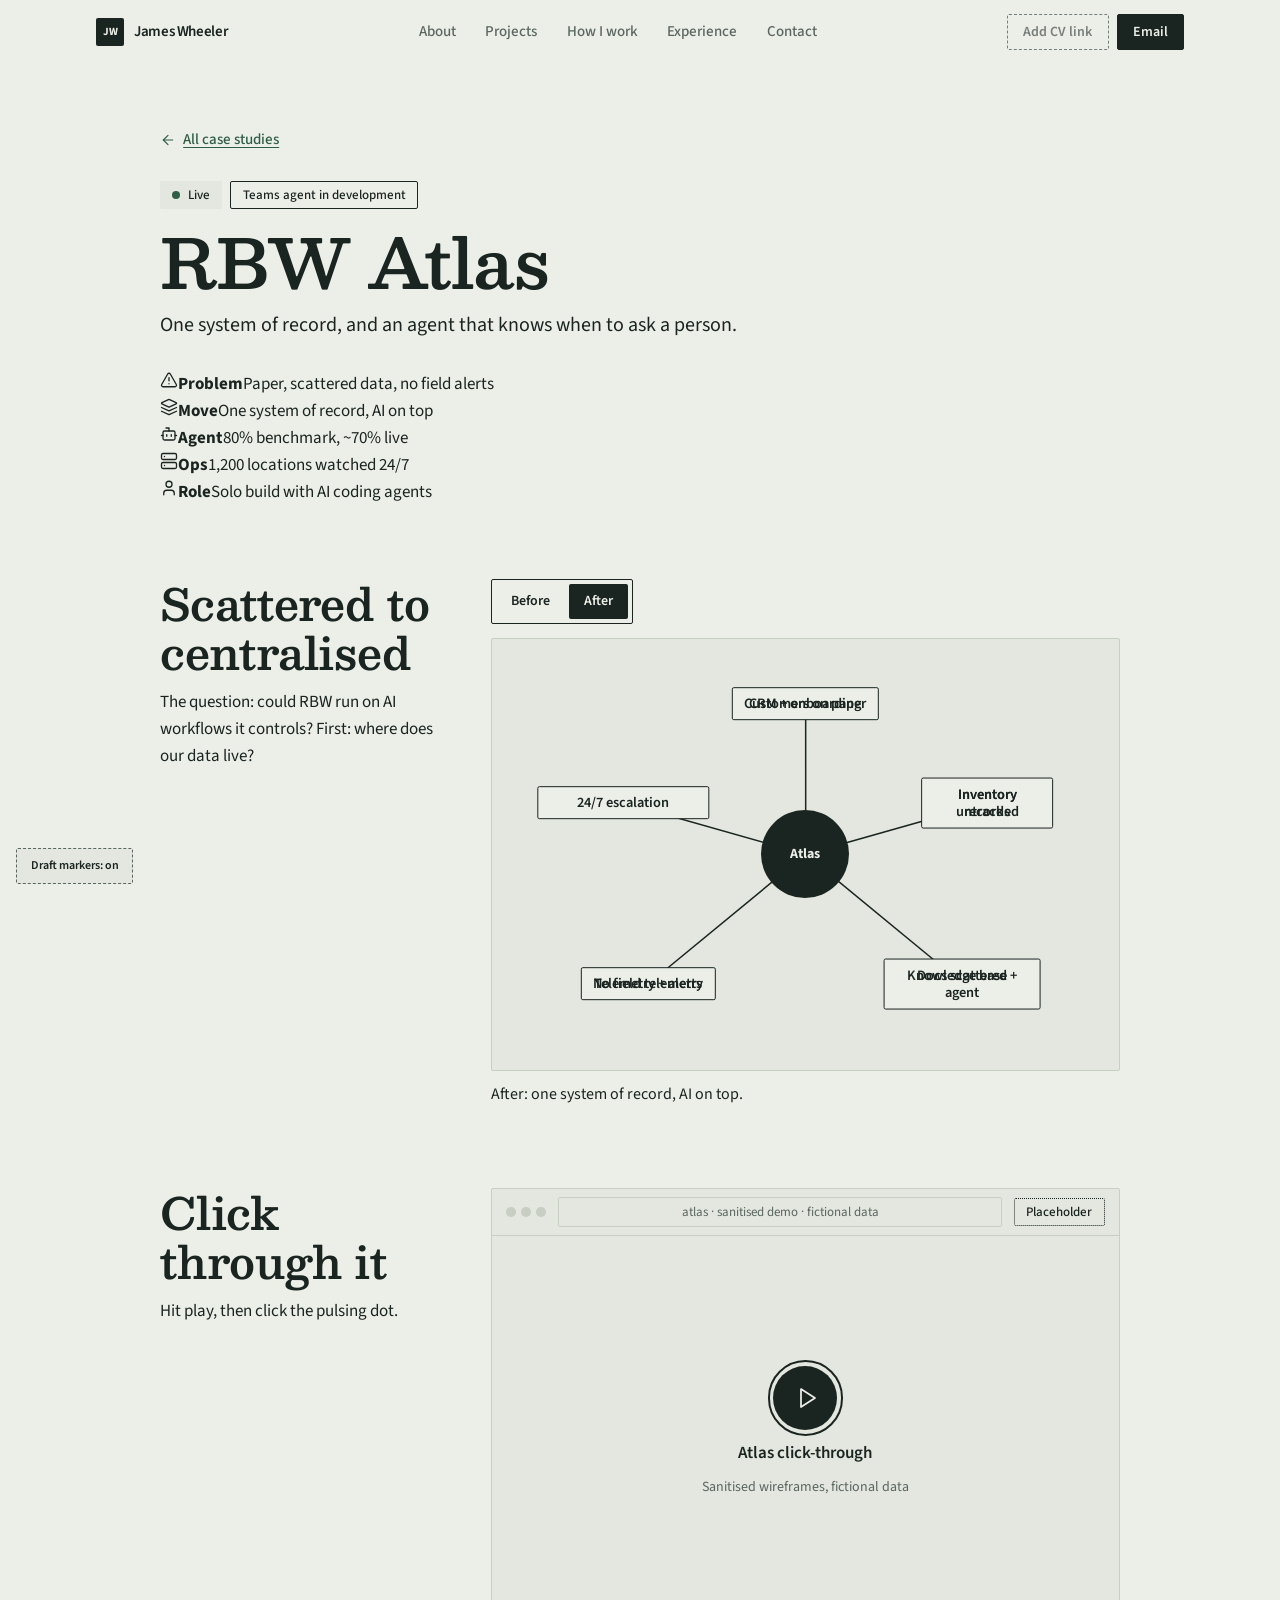
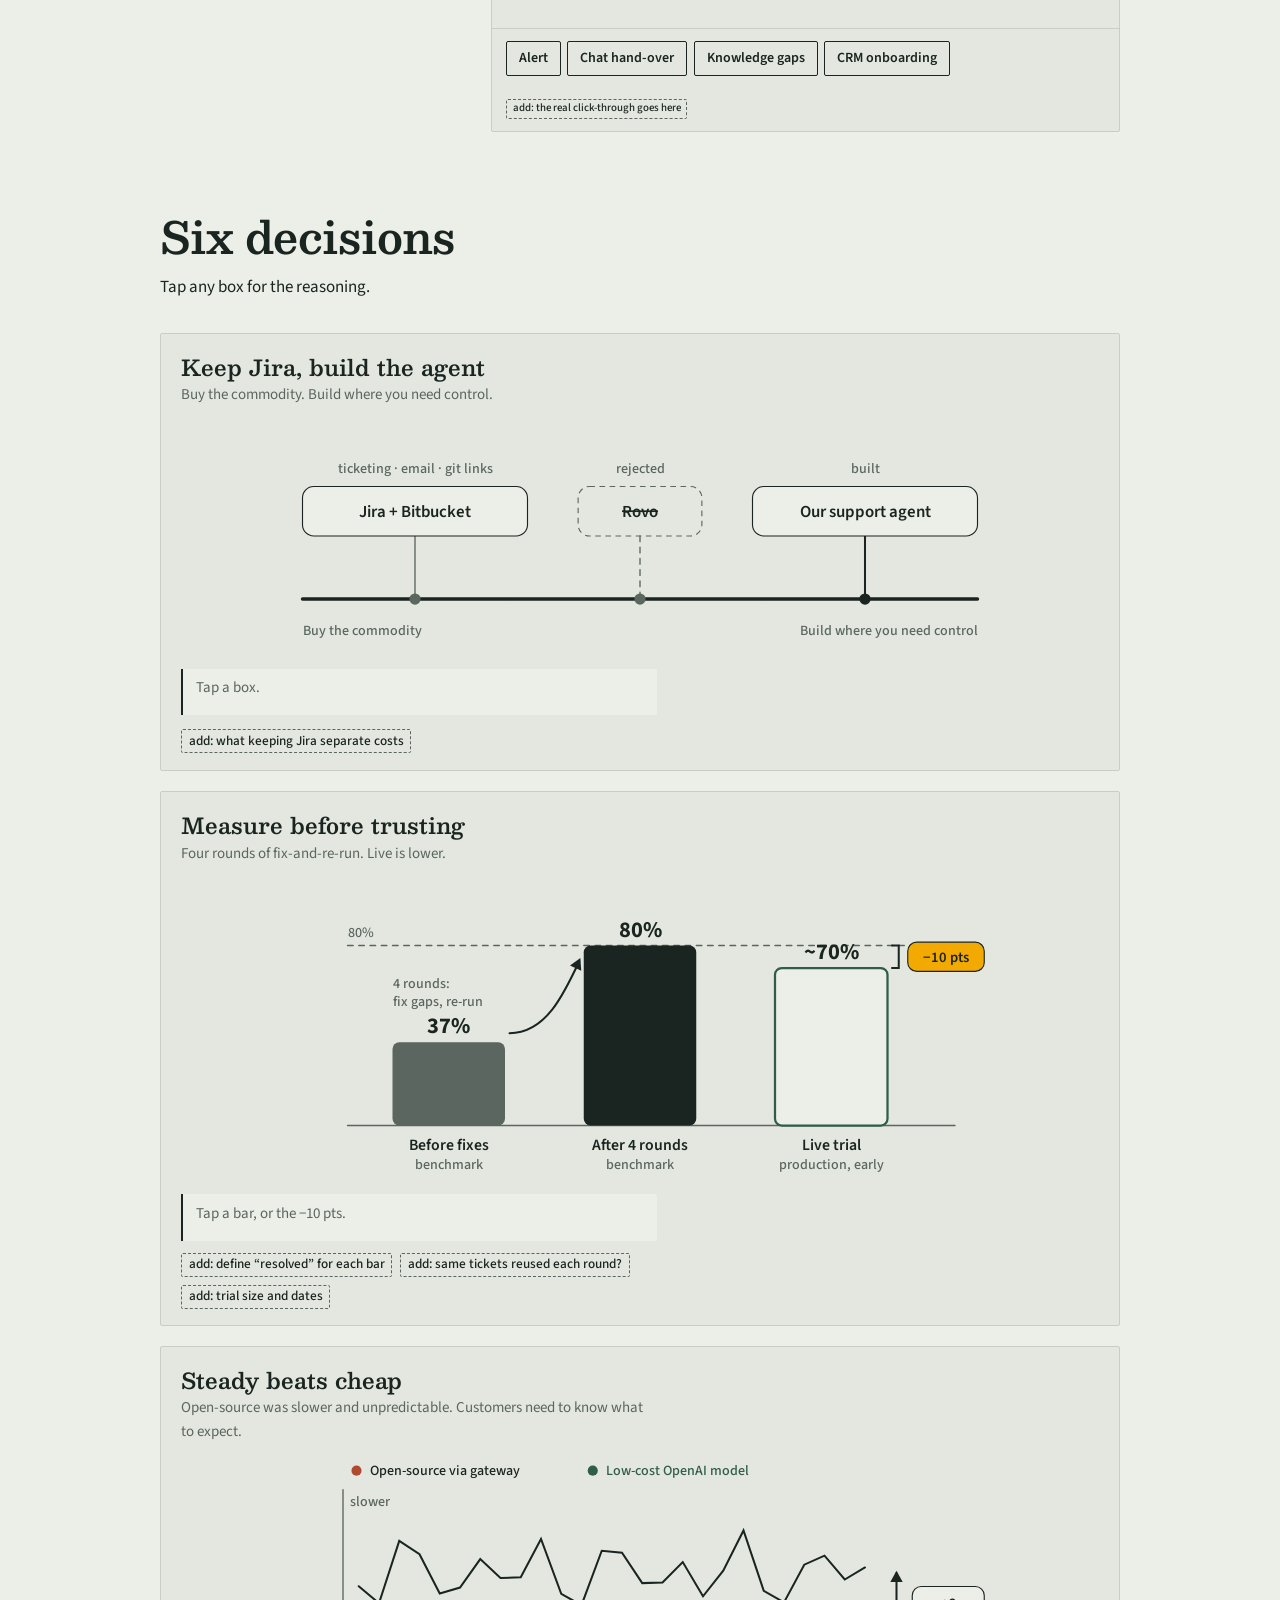
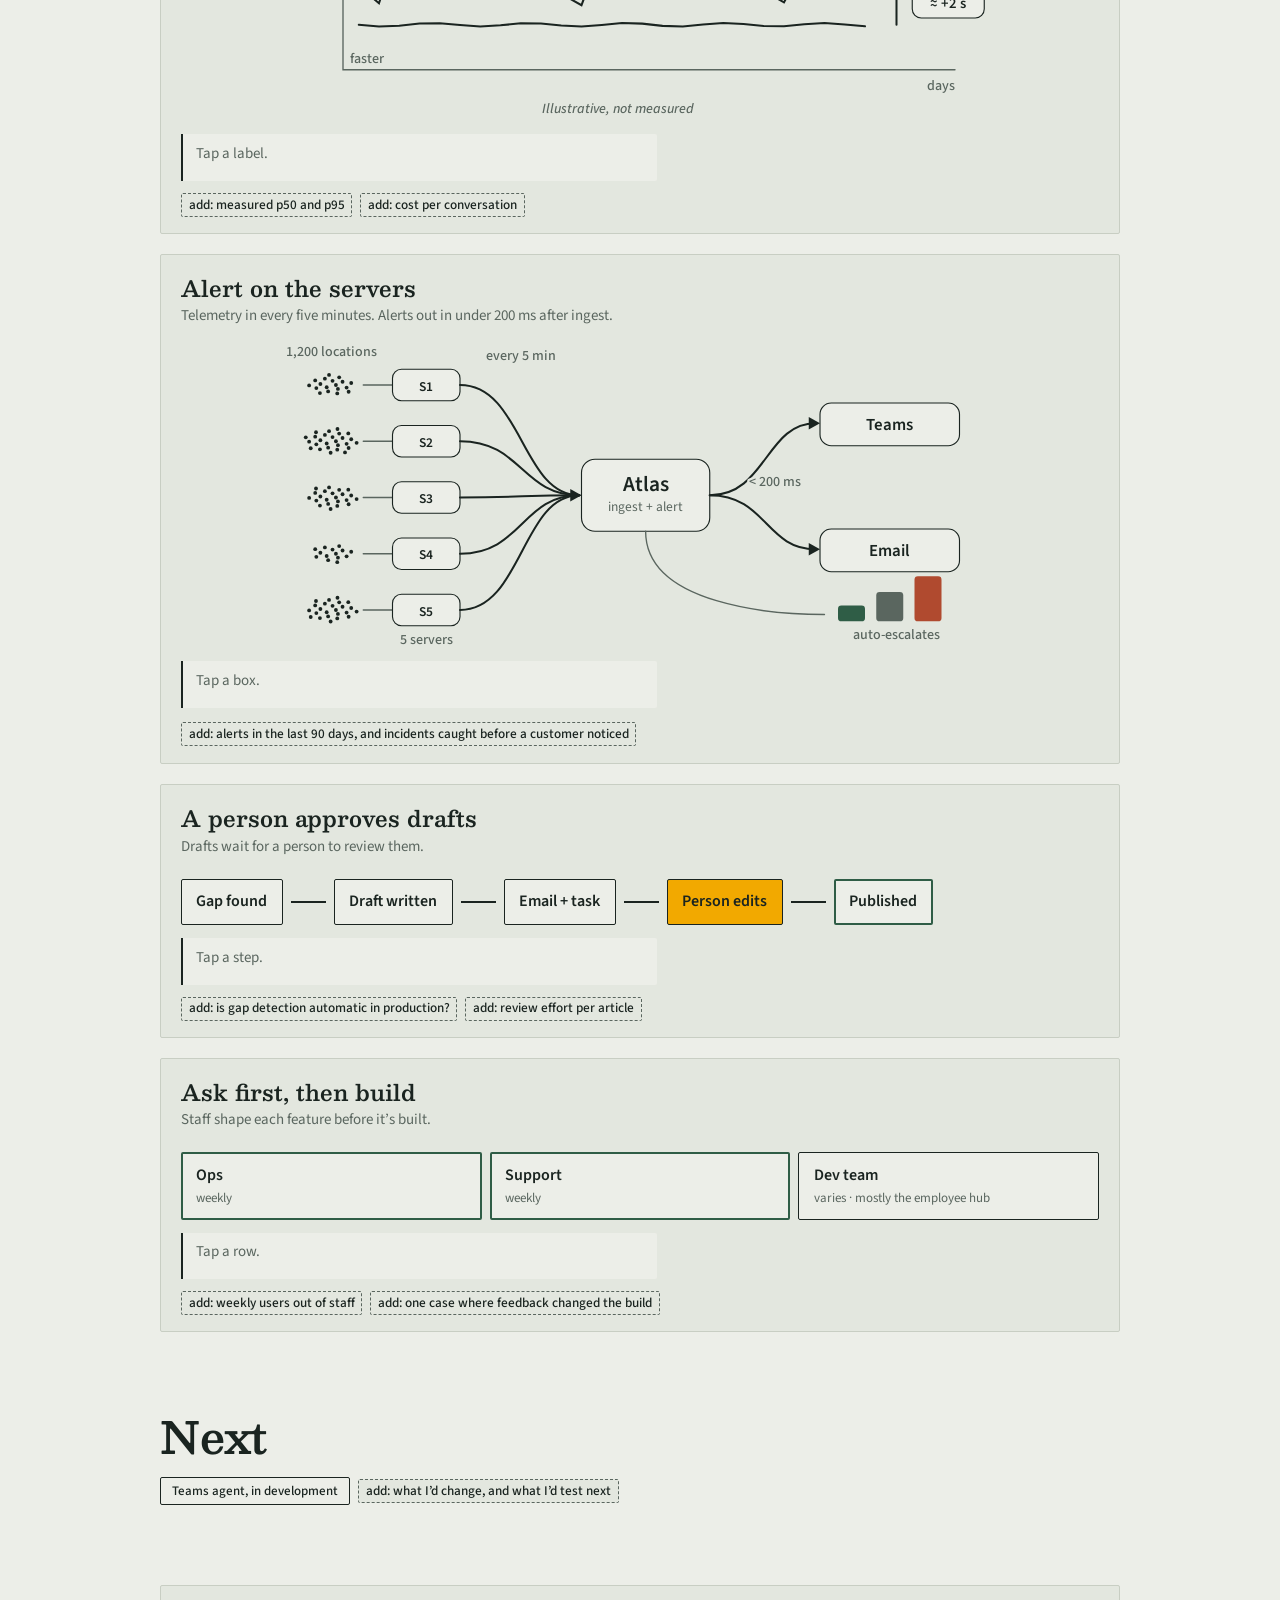
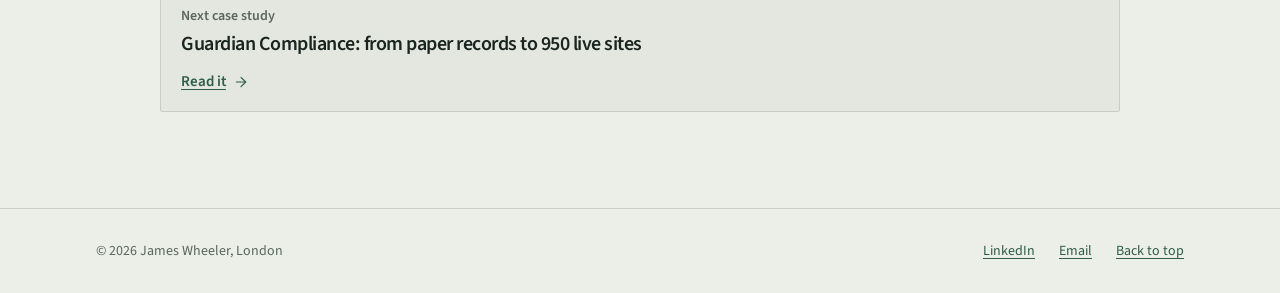
==== commit 097aa85a: "Step 3: Besley and Source Sans 3 typography Loads both families from Google Fonts (display=swap), se" ====
--- a/atlas/index.html
+++ b/atlas/index.html
@@ -16,7 +16,7 @@
 <link rel="icon" href="data:image/svg+xml,%3Csvg xmlns='http://www.w3.org/2000/svg' viewBox='0 0 32 32'%3E%3Crect width='32' height='32' fill='%231A2420'/%3E%3Ctext x='16' y='21.5' font-family='Georgia,serif' font-size='14' font-weight='700' text-anchor='middle' fill='%23ECEEE8'%3EJW%3C/text%3E%3C/svg%3E">
 <link rel="preconnect" href="https://fonts.googleapis.com">
 <link rel="preconnect" href="https://fonts.gstatic.com" crossorigin>
-<link href="https://fonts.googleapis.com/css2?family=Inter:wght@400;500;600;700&display=swap" rel="stylesheet">
+<link href="https://fonts.googleapis.com/css2?family=Besley:wght@600;700&family=Source+Sans+3:wght@400;500;600&display=swap" rel="stylesheet">
 <link rel="stylesheet" href="../assets/site.css">
 <noscript><style>.dg .lp-line,.dg .lp-fade,.dg .grow{animation:none!important}.dot-loc{opacity:.9!important}.pct-ring .prog{stroke-dashoffset:114.35!important}.mbar i b{width:var(--w)!important}.morph .mchip .a{opacity:1}</style></noscript>
 <!-- ═══════════════════════════════════════════════════════════════
--- a/assets/site.css
+++ b/assets/site.css
@@ -10,8 +10,8 @@
   --moss:#2F5D46;    /* links, focus ring, live or healthy */
   --amber:#F2A900;   /* fill only: a person decides */
   --clay:#B04A2F;    /* problem or volatile */
-  --font-display:Inter,ui-sans-serif,system-ui,-apple-system,"Segoe UI",Roboto,Arial,sans-serif;
-  --font-body:Inter,ui-sans-serif,system-ui,-apple-system,"Segoe UI",Roboto,Arial,sans-serif;
+  --font-display:Besley,Rockwell,Clarendon,Georgia,serif;
+  --font-body:"Source Sans 3",system-ui,-apple-system,"Segoe UI",Roboto,Arial,sans-serif;
   --radius:2px;
   --border:1px solid var(--rule);
   --focus:2px solid var(--moss);
@@ -185,10 +185,14 @@
 .fill-clay{ fill:var(--clay); } .fill-amber{ fill:var(--amber); } .fill-paper{ fill:var(--paper); } .fill-paper-2{ fill:var(--paper-2); }
 .stroke-ink{ stroke:var(--ink); } .stroke-moss{ stroke:var(--moss); } .stroke-clay{ stroke:var(--clay); } .stroke-muted{ stroke:var(--muted); }
 
-/* ───────── Type ───────── */
-.h1-statement{ font-size:clamp(2.25rem,5vw,3.75rem); line-height:1.04; font-weight:600; text-wrap:balance; }
-.h1-case{ font-size:clamp(2.5rem,6vw,4.25rem); line-height:1; font-weight:600; }
-.h2{ font-size:clamp(1.9rem,3.8vw,2.75rem); line-height:1.06; font-weight:600; color:var(--ink); text-wrap:balance; }
+/* ───────── Type: Besley for headlines and numerals, Source Sans 3 for everything else ───────── */
+h1,h2,h3,.h1-statement,.h1-case,.h2,.proj-title,.wordmark,.display,.stat-num,.dgc h3{ font-family:var(--font-display); font-weight:600; text-wrap:balance; }
+.h1-statement{ font-size:clamp(2.25rem,5vw,3.75rem); line-height:1.08; letter-spacing:-.01em; }
+.h1-case{ font-size:clamp(2.5rem,6vw,4.25rem); line-height:1.08; letter-spacing:-.01em; }
+.h2{ font-size:clamp(1.9rem,3.8vw,2.75rem); line-height:1.12; letter-spacing:-.005em; color:var(--ink); }
+.stat-num{ font-size:clamp(4rem,11vw,8rem); line-height:.95; font-weight:700; letter-spacing:0; font-variant-numeric:tabular-nums; }
+.val{ font-family:var(--font-display); }
+main p, main li{ max-width:68ch; }
 .inline-link{ color:var(--moss); text-decoration:underline; text-underline-offset:3px; }
 .inline-link:hover{ color:var(--ink); }
 
@@ -286,7 +290,7 @@
 
 /* diagram cards */
 .dgc{ border:var(--border); border-radius:var(--radius); background:var(--paper-2); padding:1.25rem 1.25rem 1rem; }
-.dgc h3{ font-size:1.125rem; font-weight:600; color:var(--ink); }
+.dgc h3{ font-size:1.375rem; line-height:1.2; color:var(--ink); }
 .dgc .dg-cap{ margin-top:.2rem; font-size:.9375rem; color:var(--muted); }
 .dg .tip{
   margin-top:.8rem; min-height:3.1em; padding:.55rem .8rem; border-left:2px solid var(--ink);
@@ -299,7 +303,7 @@
 @media (min-width:1024px){ .proof{ grid-template-columns:repeat(4,minmax(0,1fr)); } }
 .pt{ background:var(--paper-2); padding:1.25rem 1.25rem 1.15rem; min-width:0; }
 .pt-viz{ height:4.75rem; display:flex; align-items:center; }
-.pt-num{ margin-top:.8rem; font-size:clamp(1.5rem,2.7vw,2.35rem); font-weight:600; color:var(--ink); line-height:1.05; font-variant-numeric:tabular-nums; }
+.pt-num{ margin-top:.8rem; font-family:var(--font-display); font-size:clamp(1.5rem,2.7vw,2.35rem); font-weight:700; color:var(--ink); line-height:1.05; font-variant-numeric:tabular-nums; }
 .pt-num small{ font-size:.42em; font-weight:500; color:var(--muted); margin-left:.2rem; }
 .pt-num .arr{ color:var(--ink); margin:0 .1em; font-weight:400; }
 .pt-cap{ margin-top:.55rem; font-size:.875rem; font-weight:500; color:var(--ink); }
@@ -534,7 +538,7 @@
 
 /* ───────── Shared lede and lists ───────── */
 .lead{ font-size:1.1875rem; line-height:1.6; color:var(--ink); max-width:36rem; }
-.proj-title{ font-size:clamp(2rem,4vw,3rem); font-weight:600; color:var(--ink); line-height:1.1; }
+.proj-title{ font-size:clamp(2rem,4vw,3rem); color:var(--ink); line-height:1.1; letter-spacing:0; }
 .proj-tag{ margin-top:.45rem; font-size:1.125rem; color:var(--ink); }
 
 /* ───────── Hero: typed greeting ───────── */
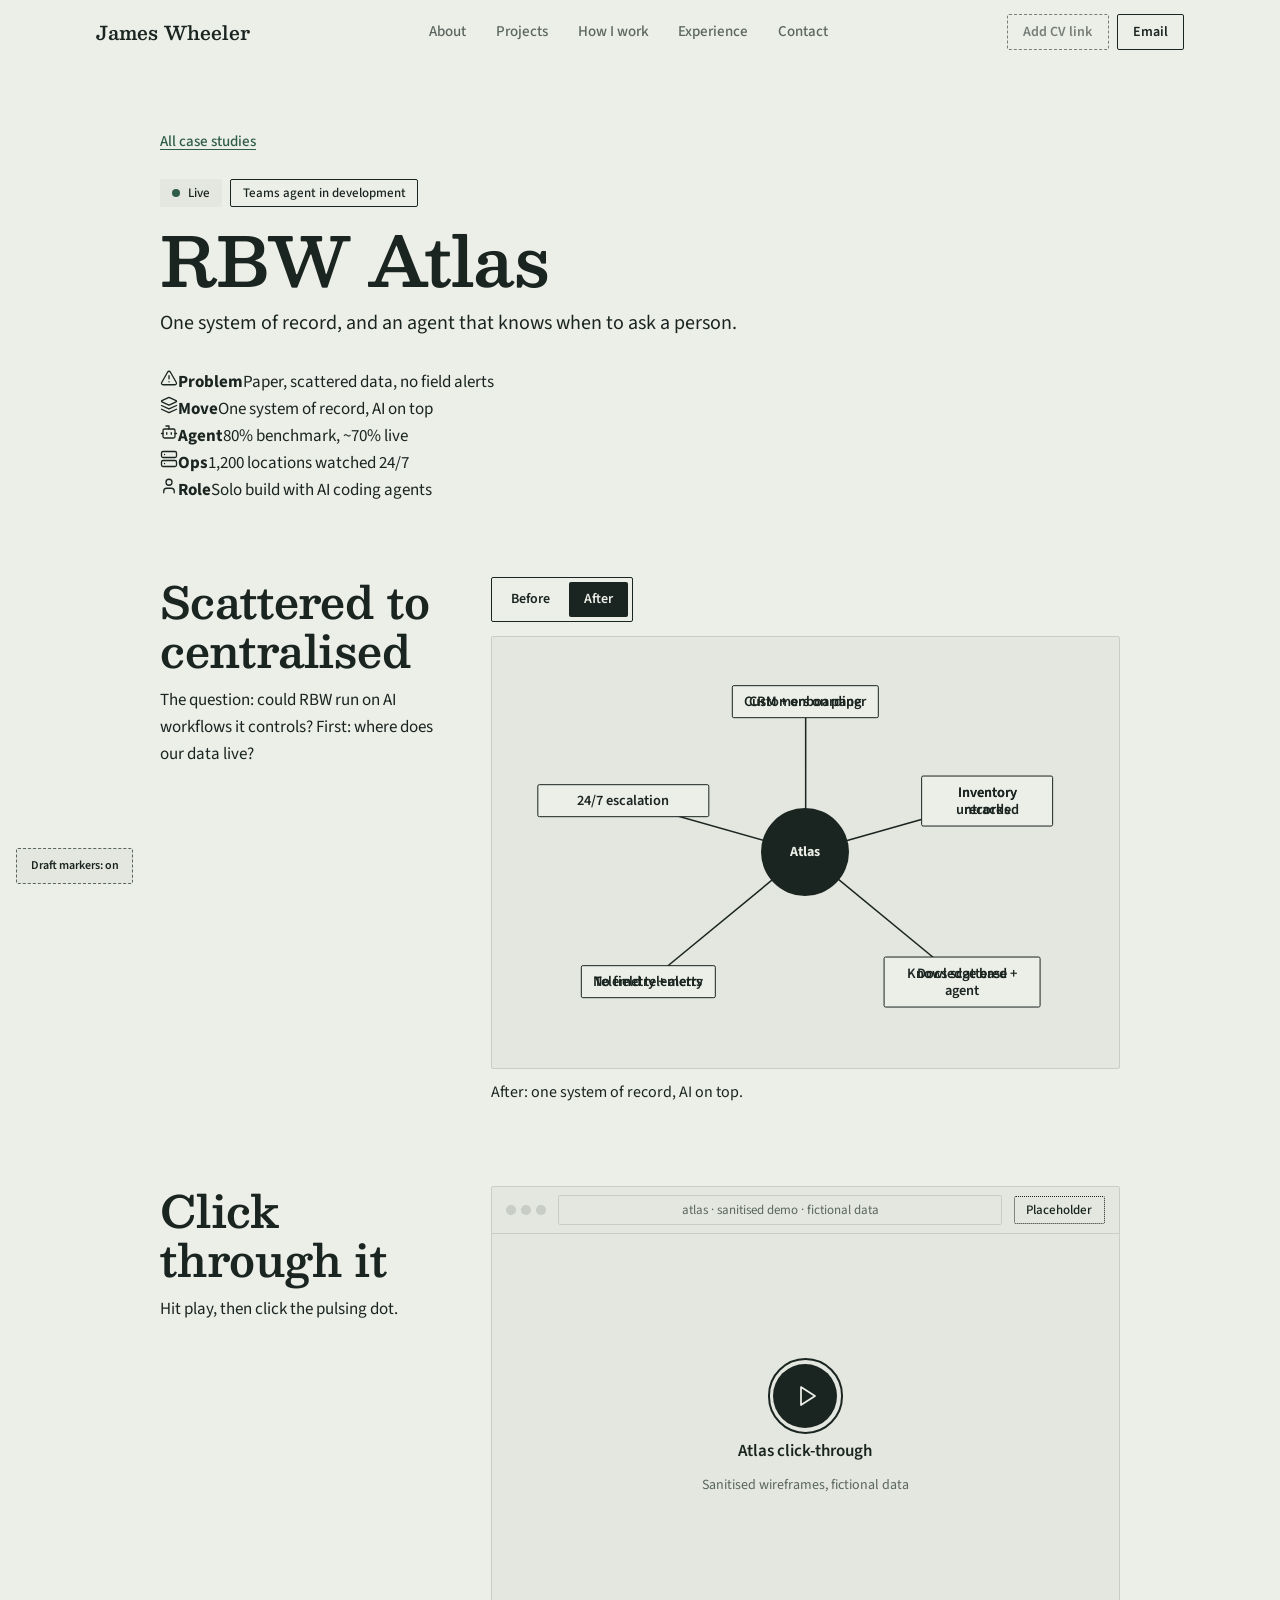
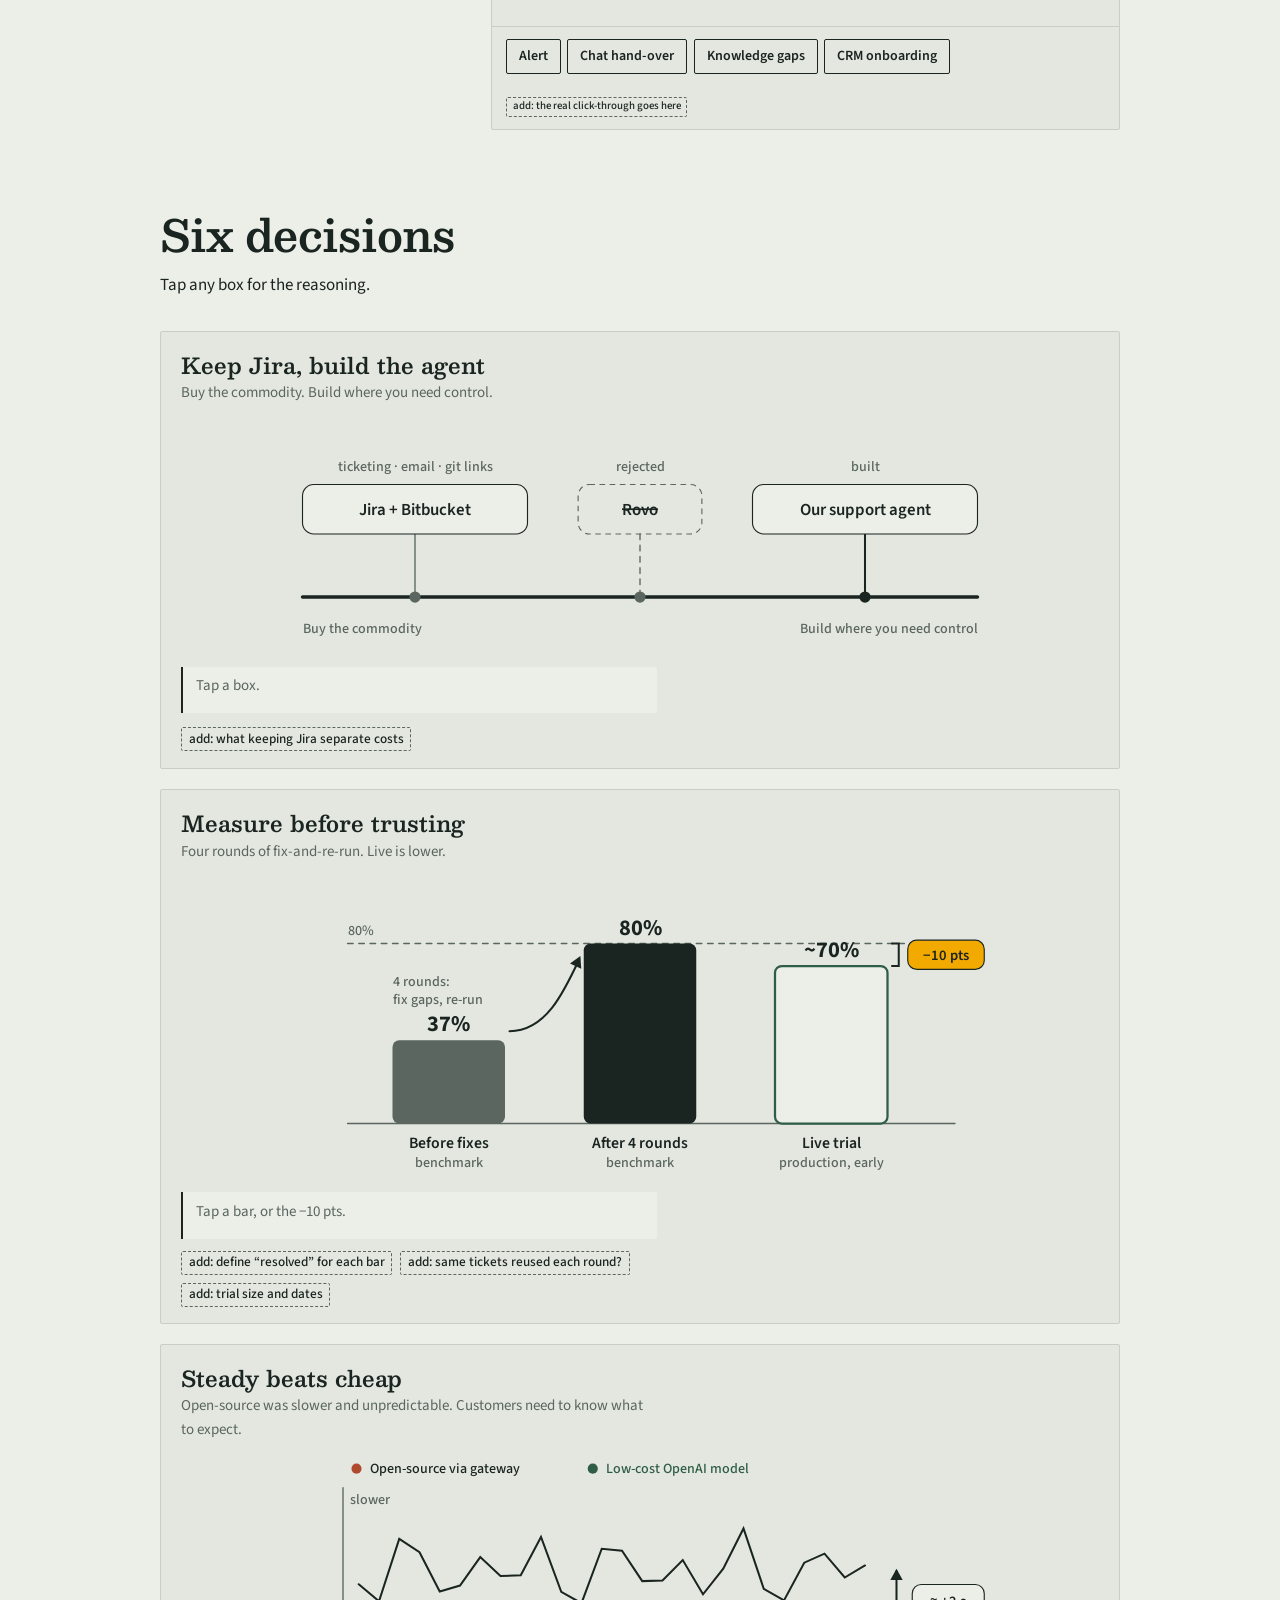
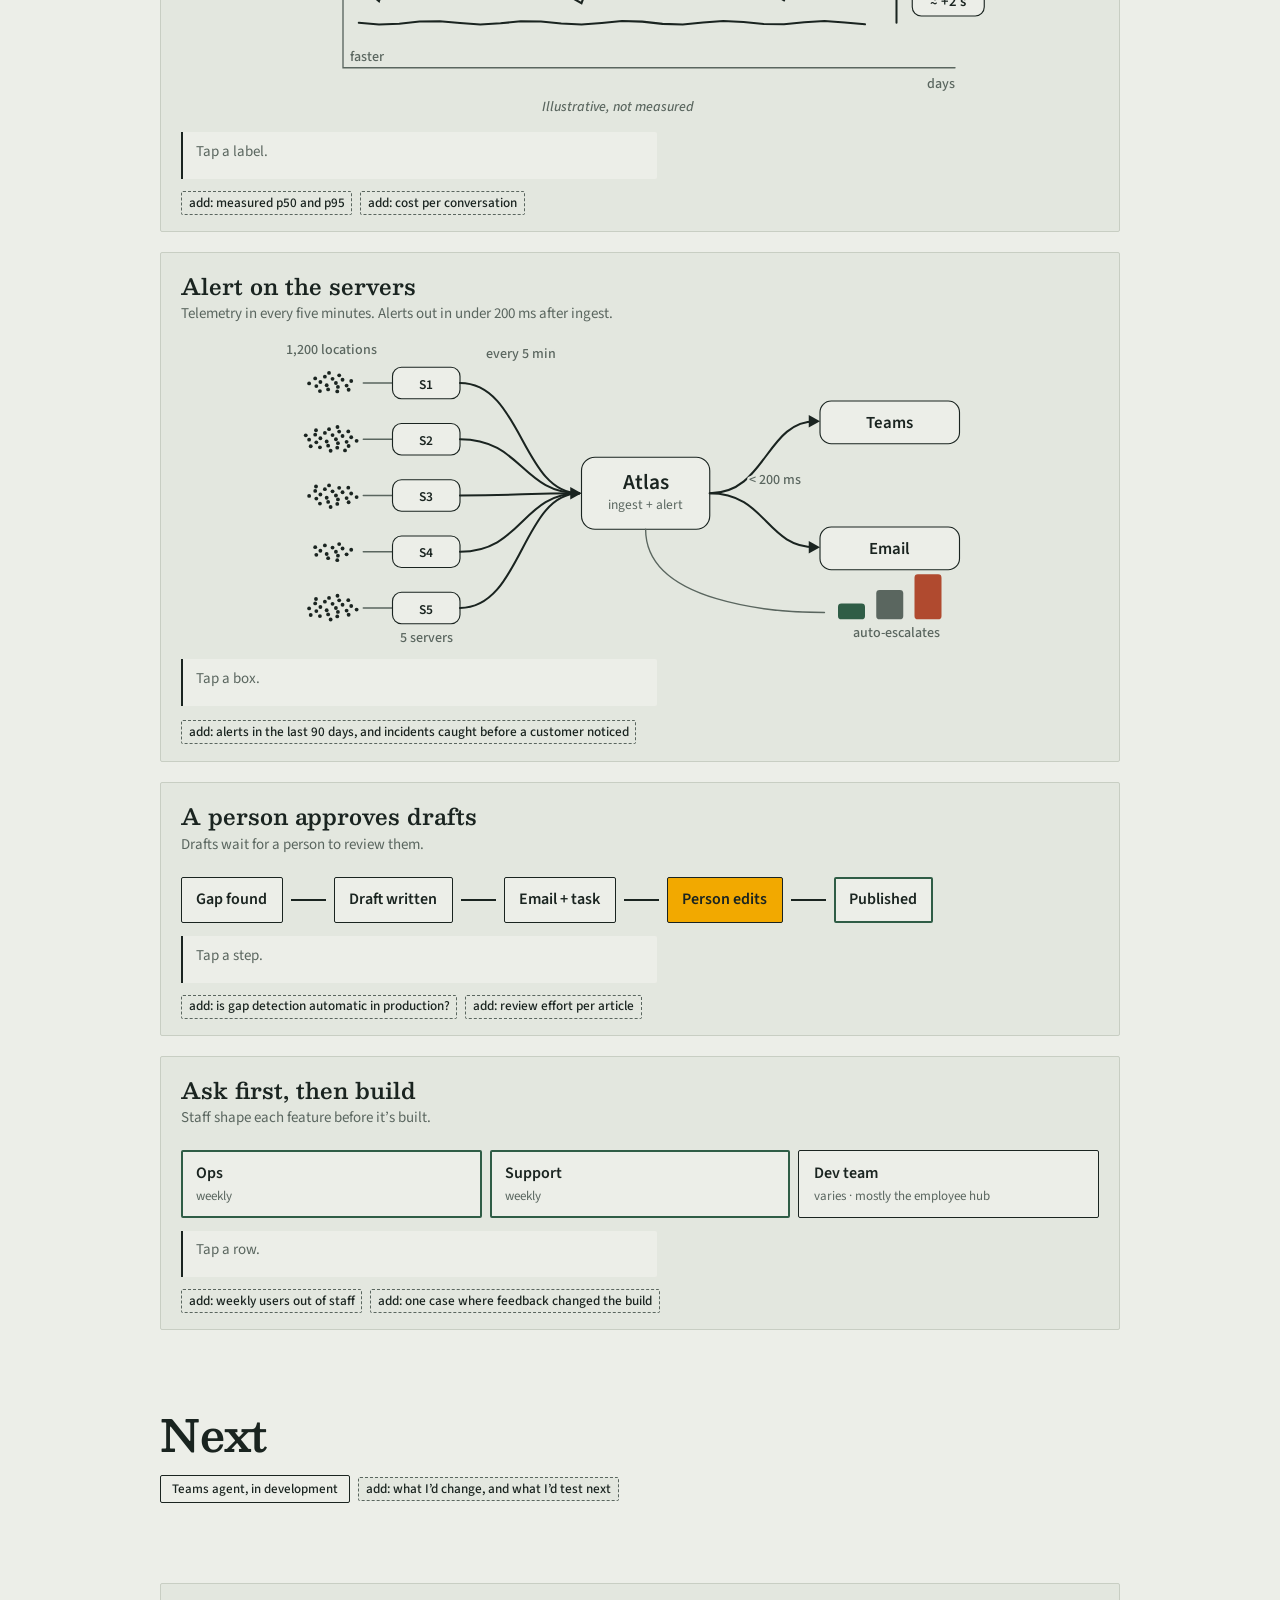
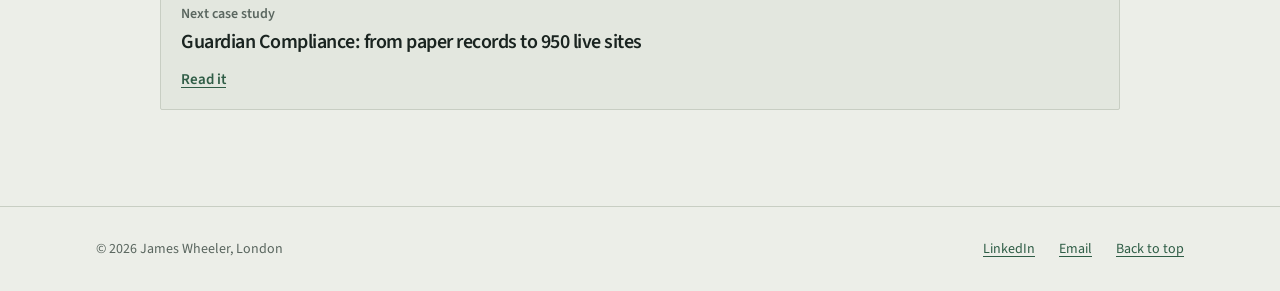
==== commit ff0a9e64: "Step 4: nav and button chrome Plain Besley wordmark (no gradient tile), solid nav with a rule border" ====
--- a/atlas/index.html
+++ b/atlas/index.html
@@ -43,9 +43,7 @@
 
 <header id="nav" class="fixed inset-x-0 top-0 z-50 border-b border-transparent">
   <div class="mx-auto flex h-16 max-w-6xl items-center justify-between px-5 sm:px-8">
-    <a href="../#top" class="flex items-center gap-2.5 text-[15px] font-semibold tracking-tight" aria-label="James Wheeler, home">
-      <span class="grid h-7 w-7 place-items-center rounded-md bg-ink text-[11px] font-bold c-paper" aria-hidden="true">JW</span>
-      <span>James Wheeler</span>
+    <a href="../#top" class="wordmark flex items-center" aria-label="James Wheeler, home"><span>James Wheeler</span>
     </a>
     <nav class="hidden items-center gap-1 md:flex" aria-label="Primary">
       <a class="nav-link" href="../#about">About</a>
@@ -56,7 +54,7 @@
     </nav>
     <div class="flex items-center gap-2">
       <a data-link="cv" data-required data-soon="Add CV link" class="btn btn-ghost btn-sm nav-cv"><span data-label>CV</span></a>
-      <a data-link="email" class="btn btn-primary btn-sm">Email</a>
+      <a data-link="email" class="btn btn-ghost btn-sm">Email</a>
       <button id="menuBtn" type="button" class="grid h-9 w-9 place-items-center rounded-lg border transition md:hidden menu-btn" aria-expanded="false" aria-controls="mobileMenu" aria-label="Open menu">
         <span data-icon="menu"></span>
       </button>
@@ -77,7 +75,7 @@
 
 <header class="relative pb-8 pt-28 sm:pt-32">
   <div class="mx-auto max-w-5xl px-5 sm:px-8">
-    <a href="../#work" class="link-back"><span data-icon="arrow-left" class="h-4 w-4"></span>All case studies</a>
+    <a href="../#work" class="link-back">All case studies</a>
     <div class="mt-6 flex flex-wrap gap-2"><span class="chip chip-live"><span class="dot"></span>Live</span><span class="chip chip-solid">Teams agent in development</span></div>
     <h1 class="h1-case mt-4">RBW Atlas</h1>
     <p class="mt-3 max-w-2xl text-xl">One system of record, and an agent that knows when to ask a person.</p>
@@ -343,7 +341,7 @@
   <section class="dgc" aria-labelledby="more-h">
     <p id="more-h" class="text-sm font-semibold c-muted">Next case study</p>
     <p class="mt-1 text-xl font-semibold tracking-tight">Guardian Compliance: from paper records to 950 live sites</p>
-    <a href="../guardian/" class="link-ext mt-3">Read it<span data-icon="arrow-right" class="h-4 w-4"></span></a>
+    <a href="../guardian/" class="link-ext mt-3">Read it</a>
   </section>
 
 </div>
--- a/assets/site.css
+++ b/assets/site.css
@@ -190,6 +190,7 @@
 .h1-statement{ font-size:clamp(2.25rem,5vw,3.75rem); line-height:1.08; letter-spacing:-.01em; }
 .h1-case{ font-size:clamp(2.5rem,6vw,4.25rem); line-height:1.08; letter-spacing:-.01em; }
 .h2{ font-size:clamp(1.9rem,3.8vw,2.75rem); line-height:1.12; letter-spacing:-.005em; color:var(--ink); }
+.wordmark{ font-size:1.1875rem; line-height:1; letter-spacing:0; color:var(--ink); }
 .stat-num{ font-size:clamp(4rem,11vw,8rem); line-height:.95; font-weight:700; letter-spacing:0; font-variant-numeric:tabular-nums; }
 .val{ font-family:var(--font-display); }
 main p, main li{ max-width:68ch; }
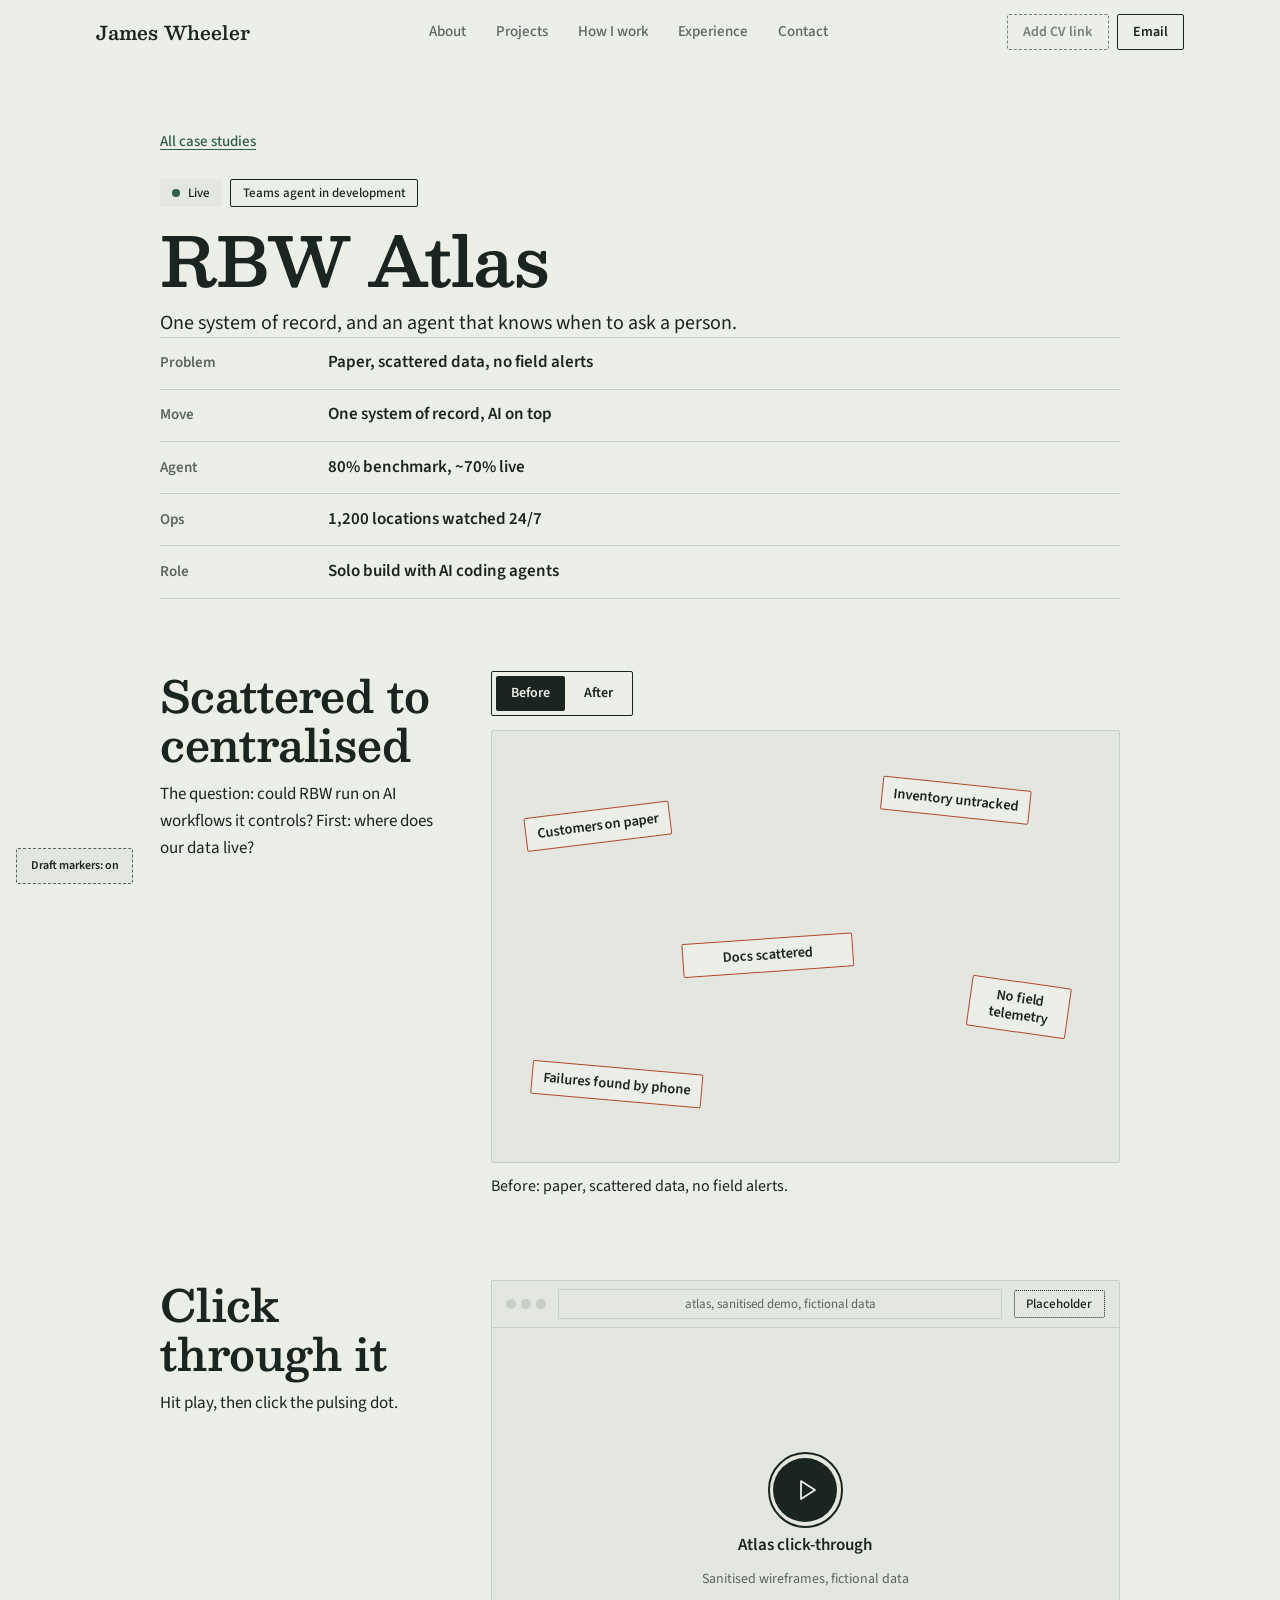
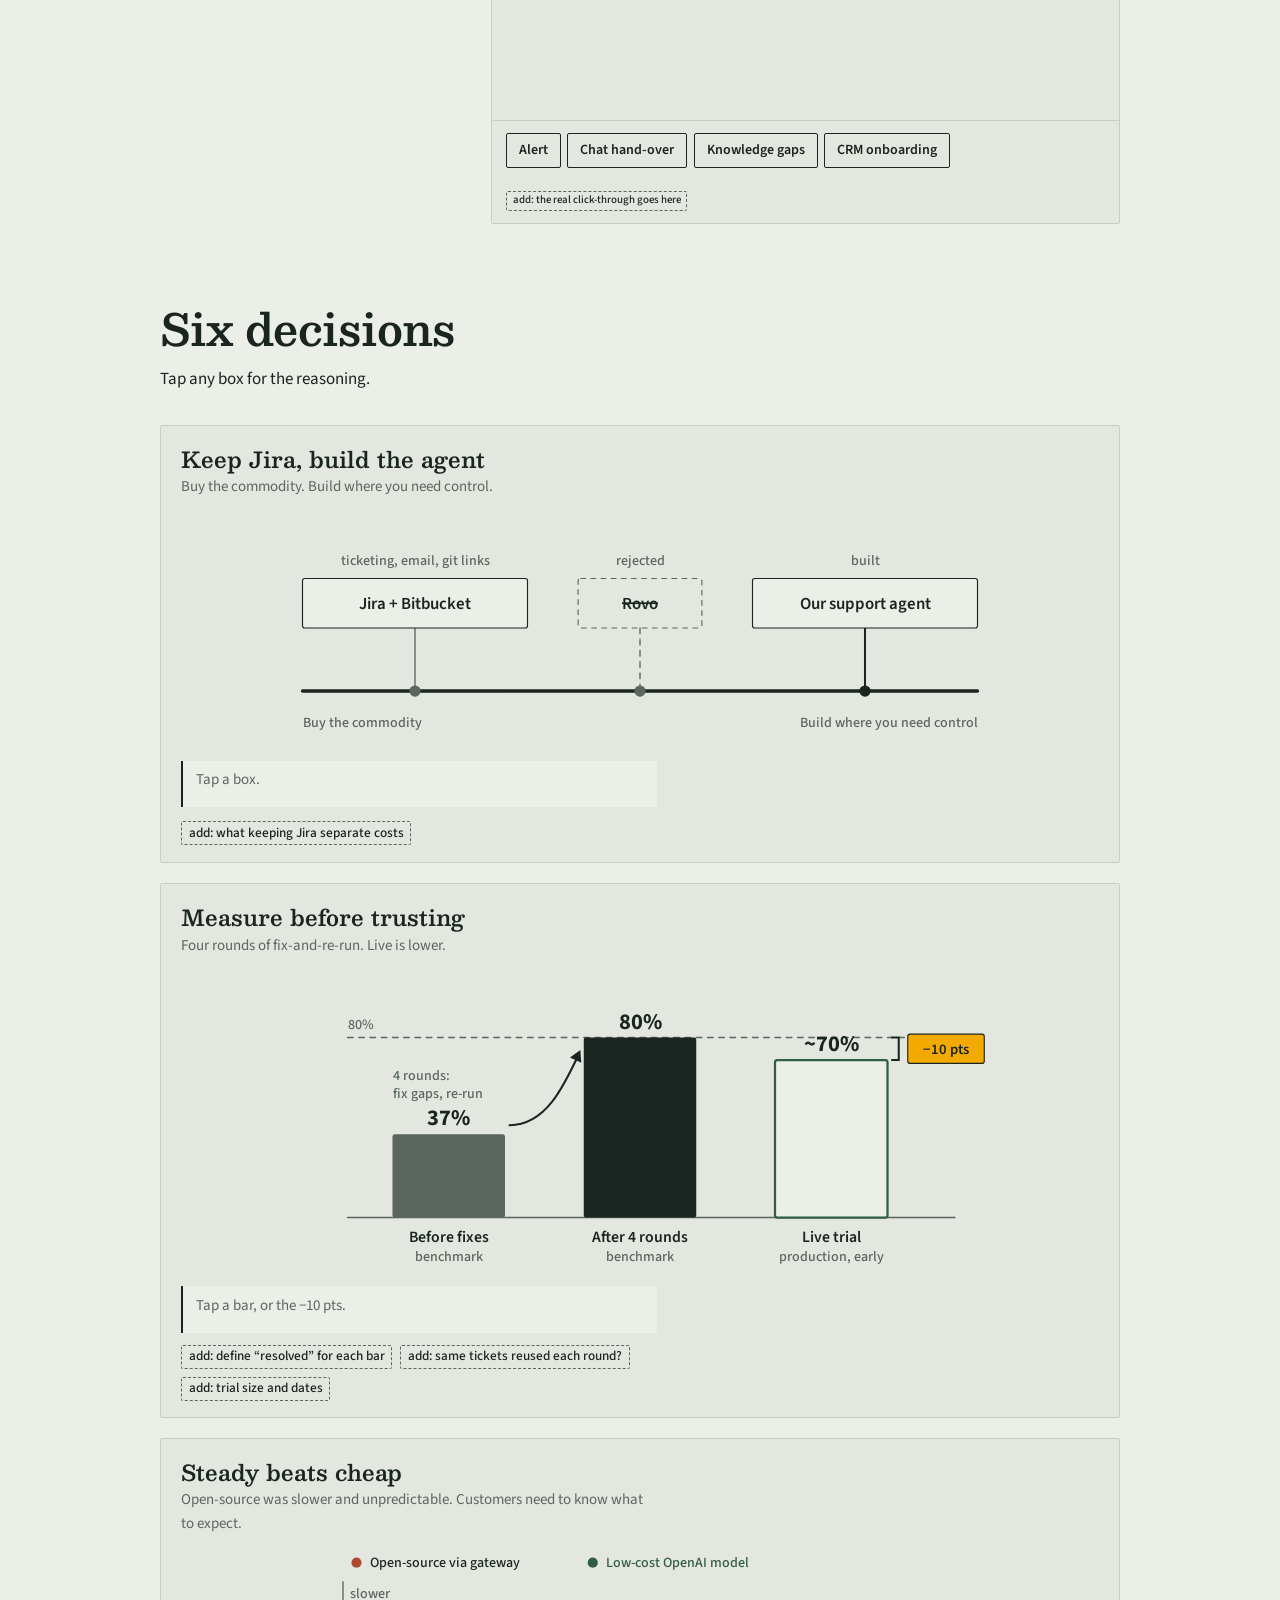
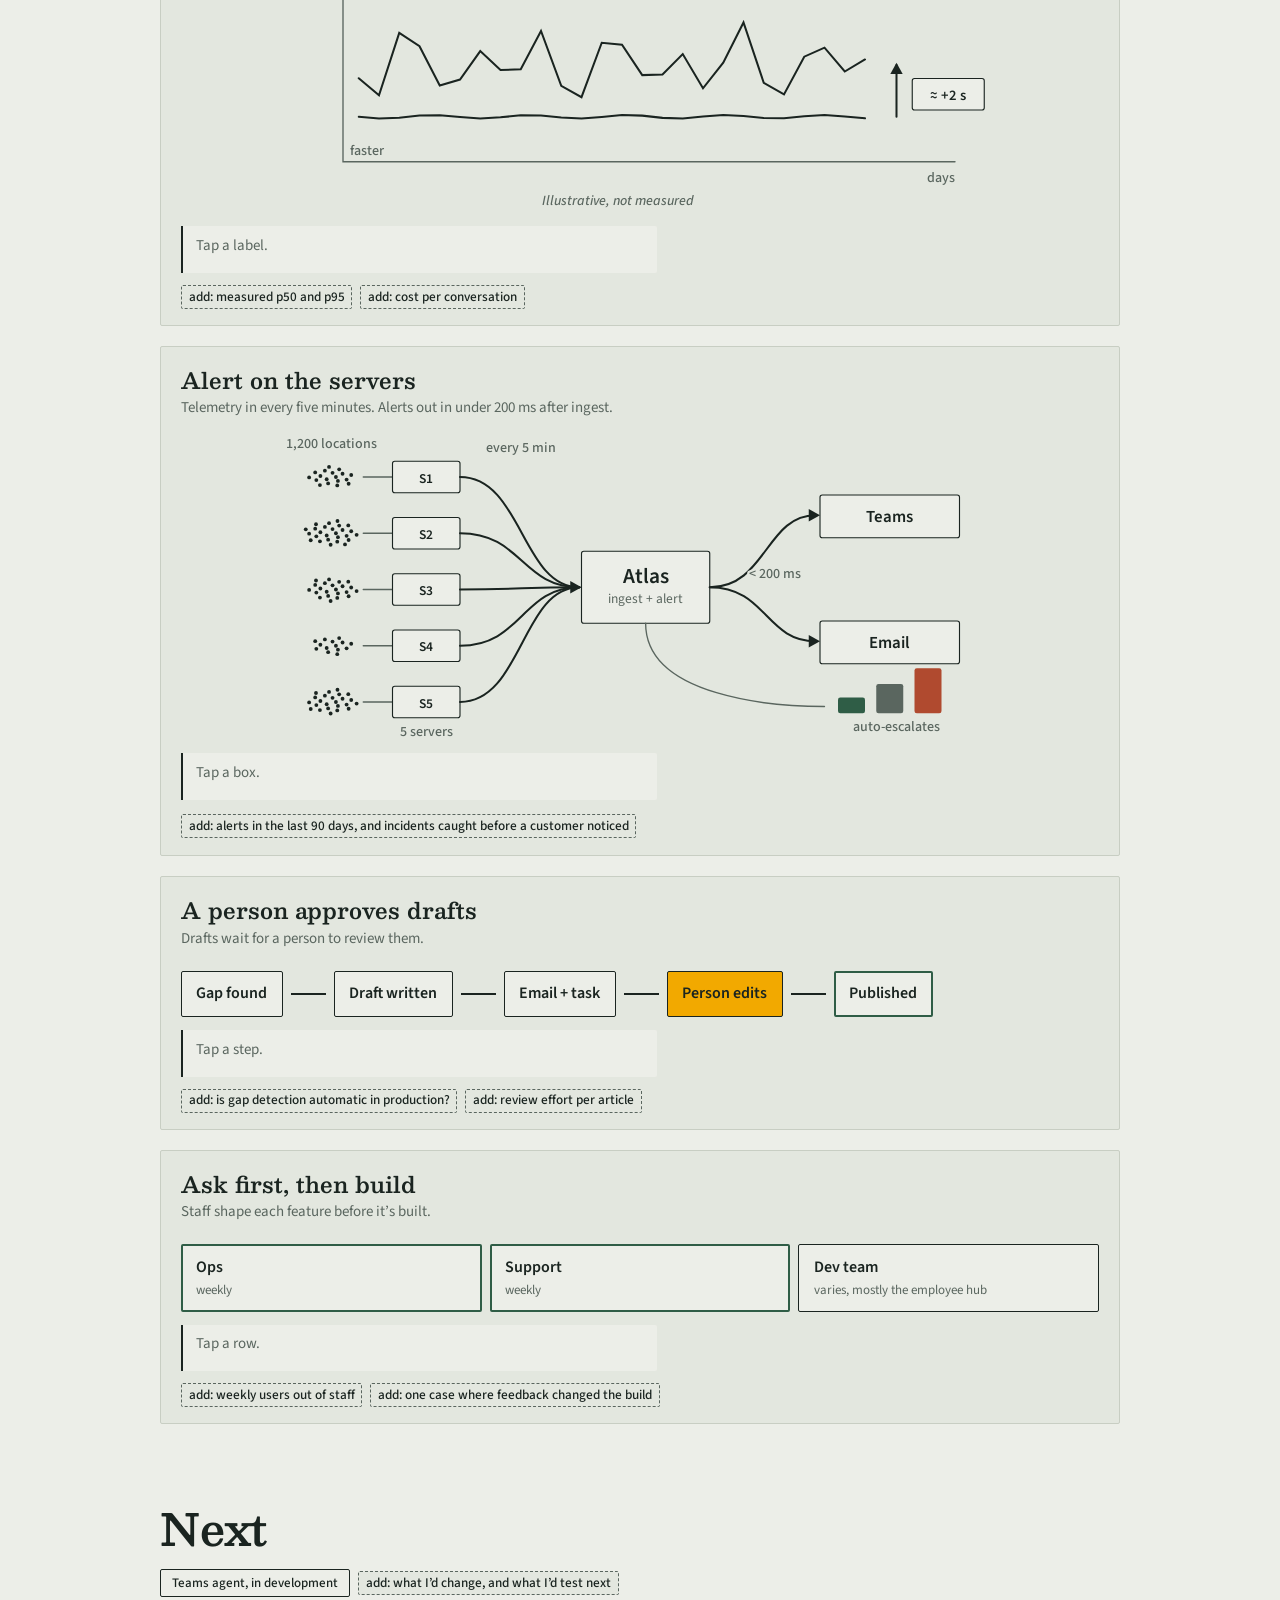
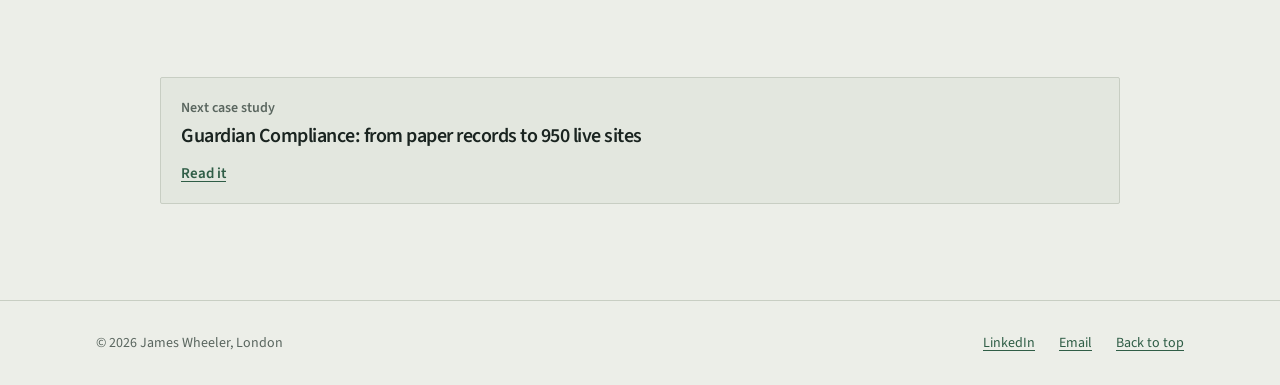
==== commit 724b12f5: "Step 8: case-study pages Replaces the icon-tile tl;dr with definition rows (Guardian leads with the " ====
--- a/atlas/index.html
+++ b/atlas/index.html
@@ -79,13 +79,13 @@
     <div class="mt-6 flex flex-wrap gap-2"><span class="chip chip-live"><span class="dot"></span>Live</span><span class="chip chip-solid">Teams agent in development</span></div>
     <h1 class="h1-case mt-4">RBW Atlas</h1>
     <p class="mt-3 max-w-2xl text-xl">One system of record, and an agent that knows when to ask a person.</p>
-    <ul class="tldr mt-8">
-      <li><span class="ico"><span data-icon="alert-triangle"></span></span><b>Problem</b><span class="t">Paper, scattered data, no field alerts</span></li>
-      <li><span class="ico"><span data-icon="layers"></span></span><b>Move</b><span class="t">One system of record, AI on top</span></li>
-      <li><span class="ico"><span data-icon="bot"></span></span><b>Agent</b><span class="t">80% benchmark, ~70% live</span></li>
-      <li><span class="ico"><span data-icon="server"></span></span><b>Ops</b><span class="t">1,200 locations watched 24/7</span></li>
-      <li><span class="ico"><span data-icon="user"></span></span><b>Role</b><span class="t">Solo build with AI coding agents</span></li>
-    </ul>
+    <dl class="facts mt-8">
+      <div><dt>Problem</dt><dd>Paper, scattered data, no field alerts</dd></div>
+      <div><dt>Move</dt><dd>One system of record, AI on top</dd></div>
+      <div><dt>Agent</dt><dd>80% benchmark, ~70% live</dd></div>
+      <div><dt>Ops</dt><dd>1,200 locations watched 24/7</dd></div>
+      <div><dt>Role</dt><dd>Solo build with AI coding agents</dd></div>
+    </dl>
   </div>
 </header>
 
@@ -118,7 +118,7 @@
     </div>
     <div class="lg:col-span-8">
 <figure class="demo" data-demo data-kinds="list,chat,board,form">
-  <div class="demo-bar"><span class="dots" aria-hidden="true"><i></i><i></i><i></i></span><span class="demo-url">atlas · sanitised demo · fictional data</span><span class="chip chip-dotted">Placeholder</span></div>
+  <div class="demo-bar"><span class="dots" aria-hidden="true"><i></i><i></i><i></i></span><span class="demo-url">atlas, sanitised demo, fictional data</span><span class="chip chip-dotted">Placeholder</span></div>
   <div class="demo-screen" role="tabpanel" aria-live="polite">
     <div class="demo-intro">
       <button type="button" class="demo-play" aria-label="Start the Atlas click-through (placeholder)"><span data-icon="play"></span></button>
@@ -149,14 +149,14 @@
   <path class="ln" d="M520 104 V160"/>
   <circle cx="120" cy="160" r="5" fill="var(--muted)"/><circle cx="320" cy="160" r="5" fill="var(--muted)"/><circle cx="520" cy="160" r="5" fill="var(--ink)"/>
 
-  <text class="cap" x="120" y="48" text-anchor="middle">ticketing · email · git links</text>
-  <g class="nd sys lp-fade" style="--d:.5s" data-tip="Already in use. The service desk links tickets to Bitbucket commits, so rebuilding ticketing, email scraping and git integration would have cost a lot for little commercial gain."><rect class="bx" x="20" y="60" width="200" height="44" rx="10"/><text x="120" y="87" text-anchor="middle">Jira + Bitbucket</text></g>
+  <text class="cap" x="120" y="48" text-anchor="middle">ticketing, email, git links</text>
+  <g class="nd sys lp-fade" style="--d:.5s" data-tip="Already in use. The service desk links tickets to Bitbucket commits, so rebuilding ticketing, email scraping and git integration would have cost a lot for little commercial gain."><rect class="bx" x="20" y="60" width="200" height="44" rx="2"/><text x="120" y="87" text-anchor="middle">Jira + Bitbucket</text></g>
 
   <text class="cap" x="320" y="48" text-anchor="middle">rejected</text>
-  <g class="nd no lp-fade" style="--d:.7s" data-tip="Atlassian’s Rovo for support agents. It lacked the flexibility, configurability and observability we needed."><rect class="bx" x="265" y="60" width="110" height="44" rx="10"/><text x="320" y="87" text-anchor="middle" text-decoration="line-through">Rovo</text></g>
+  <g class="nd no lp-fade" style="--d:.7s" data-tip="Atlassian’s Rovo for support agents. It lacked the flexibility, configurability and observability we needed."><rect class="bx" x="265" y="60" width="110" height="44" rx="2"/><text x="320" y="87" text-anchor="middle" text-decoration="line-through">Rovo</text></g>
 
   <text class="cap" x="520" y="48" text-anchor="middle">built</text>
-  <g class="nd sys lp-fade" style="--d:.9s" data-tip="Built in Atlas, because flexibility, configurability and observability mattered most here."><rect class="bx" x="420" y="60" width="200" height="44" rx="10"/><text x="520" y="87" text-anchor="middle">Our support agent</text></g>
+  <g class="nd sys lp-fade" style="--d:.9s" data-tip="Built in Atlas, because flexibility, configurability and observability mattered most here."><rect class="bx" x="420" y="60" width="200" height="44" rx="2"/><text x="520" y="87" text-anchor="middle">Our support agent</text></g>
 
   <text class="cap" x="20" y="192">Buy the commodity</text>
   <text class="cap" x="620" y="192" text-anchor="end">Build where you need control</text>
@@ -177,17 +177,17 @@
 
   <g class="nd sys" data-tip="Baseline: 37% of past ‘User Training issue’ tickets could be resolved from the existing documentation, scored by an evaluation agent.">
     <rect class="hit" x="90" y="110" width="120" height="120" fill="transparent"/>
-    <rect class="grow" style="--d:.2s" x="100" y="146" width="100" height="74" rx="6" fill="var(--muted)"/>
+    <rect class="grow" style="--d:.2s" x="100" y="146" width="100" height="74" rx="2" fill="var(--muted)"/>
     <text class="val" x="150" y="138" text-anchor="middle">37%</text>
   </g>
   <g class="nd sys" data-tip="After four rounds: the evaluation agent listed the gaps, the team wrote articles for them, and I re-ran the benchmark.">
     <rect class="hit" x="260" y="40" width="120" height="190" fill="transparent"/>
-    <rect class="grow" style="--d:.5s" x="270" y="60" width="100" height="160" rx="6" fill="var(--ink)"/>
+    <rect class="grow" style="--d:.5s" x="270" y="60" width="100" height="160" rx="2" fill="var(--ink)"/>
     <text class="val" x="320" y="52" text-anchor="middle">80%</text>
   </g>
   <g class="nd ok" data-tip="Early production trial: live questions rather than past tickets. Same agent, different yardstick.">
     <rect class="hit" x="430" y="60" width="120" height="170" fill="transparent"/>
-    <rect class="grow" style="--d:.8s" x="440" y="80" width="100" height="140" rx="6" fill="var(--paper)" stroke="var(--moss)" stroke-width="2"/>
+    <rect class="grow" style="--d:.8s" x="440" y="80" width="100" height="140" rx="2" fill="var(--paper)" stroke="var(--moss)" stroke-width="2"/>
     <text class="val" x="490" y="72" text-anchor="middle">~70%</text>
   </g>
 
@@ -201,7 +201,7 @@
 
   <path class="ln per lp-line" style="--d:1.3s" pathLength="1" d="M544 60 H550 V80 H544"/>
   <g class="nd per" data-tip="Why is live lower? My leading hypothesis: people ask more questions when the answer is instant than they ever raised as tickets. A hypothesis, not a finding.">
-    <rect class="bx" x="558" y="57" width="68" height="26" rx="8"/>
+    <rect class="bx" x="558" y="57" width="68" height="26" rx="2"/>
     <text x="592" y="75" text-anchor="middle" style="font-size:13px">−10 pts</text>
   </g>
 
@@ -219,17 +219,17 @@
 
   <g class="nd sys" data-tip="Baseline: 37% of past ‘User Training issue’ tickets could be resolved from the existing documentation, scored by an evaluation agent.">
     <rect class="hit" x="30" y="150" width="90" height="100" fill="transparent"/>
-    <rect class="grow" style="--d:.2s" x="40" y="166" width="70" height="74" rx="6" fill="var(--muted)"/>
+    <rect class="grow" style="--d:.2s" x="40" y="166" width="70" height="74" rx="2" fill="var(--muted)"/>
     <text class="val" x="75" y="196" text-anchor="middle" style="font-size:18px">37%</text>
   </g>
   <g class="nd sys" data-tip="After four rounds: the evaluation agent listed the gaps, the team wrote articles for them, and I re-ran the benchmark.">
     <rect class="hit" x="135" y="70" width="90" height="180" fill="transparent"/>
-    <rect class="grow" style="--d:.5s" x="145" y="80" width="70" height="160" rx="6" fill="var(--ink)"/>
+    <rect class="grow" style="--d:.5s" x="145" y="80" width="70" height="160" rx="2" fill="var(--ink)"/>
     <text class="val" x="180" y="108" text-anchor="middle" style="font-size:18px">80%</text>
   </g>
   <g class="nd ok" data-tip="Early production trial: live questions rather than past tickets. Same agent, different yardstick.">
     <rect class="hit" x="240" y="90" width="90" height="160" fill="transparent"/>
-    <rect class="grow" style="--d:.8s" x="250" y="100" width="70" height="140" rx="6" fill="var(--paper)" stroke="var(--moss)" stroke-width="2"/>
+    <rect class="grow" style="--d:.8s" x="250" y="100" width="70" height="140" rx="2" fill="var(--paper)" stroke="var(--moss)" stroke-width="2"/>
     <text class="val" x="285" y="128" text-anchor="middle" style="font-size:18px">~70%</text>
   </g>
 
@@ -244,7 +244,7 @@
   <path class="ln per lp-line" style="--d:1.3s" pathLength="1" d="M302 62 V96" stroke-dasharray="4 4"/>
   <g class="lp-fade" style="--d:1.8s"><use href="#ah" transform="translate(302 100) rotate(90)" fill="var(--ink)"/></g>
   <g class="nd per" data-tip="Why is live lower? My leading hypothesis: people ask more questions when the answer is instant than they ever raised as tickets. A hypothesis, not a finding.">
-    <rect class="bx" x="268" y="36" width="68" height="26" rx="8"/>
+    <rect class="bx" x="268" y="36" width="68" height="26" rx="2"/>
     <text x="302" y="54" text-anchor="middle" style="font-size:13px">−10 pts</text>
   </g>
 
@@ -284,7 +284,7 @@
   <path class="ln lp-line" style="--d:1.2s" pathLength="1" d="M548 150 V104"/>
   <g class="lp-fade" style="--d:1.7s"><use href="#ah" transform="translate(548 102) rotate(-90)" fill="var(--ink)"/></g>
   <g class="nd sys" data-tip="Roughly two extra seconds waiting on the model provider. Predictability mattered more than the best average. Chart is illustrative; measured figures to be added.">
-    <rect class="bx" x="562" y="116" width="64" height="28" rx="8"/>
+    <rect class="bx" x="562" y="116" width="64" height="28" rx="2"/>
     <text x="594" y="135" text-anchor="middle" style="font-size:13px">≈ +2 s</text>
   </g>
 
@@ -298,7 +298,7 @@
       <article class="dgc dg lg:col-span-2" data-reveal>
         <h3>Alert on the servers</h3>
         <p class="dg-cap">Telemetry in every five minutes. Alerts out in under 200 ms after ingest.</p>
-        <div class="dg-scroll mx-auto mt-3 max-w-[720px]"><svg class="dgsvg" viewBox="0 0 640 274" role="img" aria-label="Five central servers, which hold data for 1,200 locations, send telemetry to Atlas every five minutes. Alerts reach Teams and email in under 200 milliseconds after ingest, and severity escalates automatically."><text class="cap" x="46" y="14" text-anchor="middle">1,200 locations</text><circle class="lp-fade" style="--d:0.00s" cx="49.7" cy="40.0" r="1.7" fill="var(--ink)"/><circle class="lp-fade" style="--d:0.02s" cx="41.5" cy="42.0" r="1.7" fill="var(--ink)"/><circle class="lp-fade" style="--d:0.04s" cx="46.7" cy="36.3" r="1.7" fill="var(--ink)"/><circle class="lp-fade" style="--d:0.06s" cx="51.5" cy="43.5" r="1.7" fill="var(--ink)"/><circle class="lp-fade" style="--d:0.08s" cx="35.9" cy="39.1" r="1.7" fill="var(--ink)"/><circle class="lp-fade" style="--d:0.10s" cx="55.6" cy="37.1" r="1.7" fill="var(--ink)"/><circle class="lp-fade" style="--d:0.12s" cx="42.8" cy="45.7" r="1.7" fill="var(--ink)"/><circle class="lp-fade" style="--d:0.14s" cx="39.9" cy="34.4" r="1.7" fill="var(--ink)"/><circle class="lp-fade" style="--d:0.16s" cx="59.2" cy="42.3" r="1.7" fill="var(--ink)"/><circle class="lp-fade" style="--d:0.18s" cx="32.3" cy="42.7" r="1.7" fill="var(--ink)"/><circle class="lp-fade" style="--d:0.20s" cx="52.6" cy="33.2" r="1.7" fill="var(--ink)"/><circle class="lp-fade" style="--d:0.22s" cx="50.9" cy="47.5" r="1.7" fill="var(--ink)"/><circle class="lp-fade" style="--d:0.24s" cx="31.3" cy="35.9" r="1.7" fill="var(--ink)"/><circle class="lp-fade" style="--d:0.26s" cx="63.3" cy="38.2" r="1.7" fill="var(--ink)"/><circle class="lp-fade" style="--d:0.28s" cx="35.5" cy="47.2" r="1.7" fill="var(--ink)"/><circle class="lp-fade" style="--d:0.30s" cx="43.6" cy="31.0" r="1.7" fill="var(--ink)"/><circle class="lp-fade" style="--d:0.32s" cx="61.0" cy="46.0" r="1.7" fill="var(--ink)"/><circle class="lp-fade" style="--d:0.34s" cx="25.9" cy="40.4" r="1.7" fill="var(--ink)"/><path class="ln dim" d="M74 40 H100"/><g class="nd sys lp-fade" style="--d:.6s" data-tip="Five central servers hold the data for 1,200 locations. Larger operators want their own database and server."><rect class="bx" x="100" y="26" width="60" height="28" rx="8"/><text x="130" y="45" text-anchor="middle" style="font-size:12px">S1</text></g><path class="ln lp-line" style="--d:0.90s" pathLength="1" d="M160 40 C215 40 215 138 266 138"/><circle class="lp-fade" style="--d:0.36s" cx="49.7" cy="90.0" r="1.7" fill="var(--ink)"/><circle class="lp-fade" style="--d:0.38s" cx="41.5" cy="92.0" r="1.7" fill="var(--ink)"/><circle class="lp-fade" style="--d:0.40s" cx="46.7" cy="86.3" r="1.7" fill="var(--ink)"/><circle class="lp-fade" style="--d:0.42s" cx="51.5" cy="93.5" r="1.7" fill="var(--ink)"/><circle class="lp-fade" style="--d:0.44s" cx="35.9" cy="89.1" r="1.7" fill="var(--ink)"/><circle class="lp-fade" style="--d:0.46s" cx="55.6" cy="87.1" r="1.7" fill="var(--ink)"/><circle class="lp-fade" style="--d:0.48s" cx="42.8" cy="95.7" r="1.7" fill="var(--ink)"/><circle class="lp-fade" style="--d:0.50s" cx="39.9" cy="84.4" r="1.7" fill="var(--ink)"/><circle class="lp-fade" style="--d:0.52s" cx="59.2" cy="92.3" r="1.7" fill="var(--ink)"/><circle class="lp-fade" style="--d:0.54s" cx="32.3" cy="92.7" r="1.7" fill="var(--ink)"/><circle class="lp-fade" style="--d:0.56s" cx="52.6" cy="83.2" r="1.7" fill="var(--ink)"/><circle class="lp-fade" style="--d:0.58s" cx="50.9" cy="97.5" r="1.7" fill="var(--ink)"/><circle class="lp-fade" style="--d:0.60s" cx="31.3" cy="85.9" r="1.7" fill="var(--ink)"/><circle class="lp-fade" style="--d:0.62s" cx="63.3" cy="88.2" r="1.7" fill="var(--ink)"/><circle class="lp-fade" style="--d:0.64s" cx="35.5" cy="97.2" r="1.7" fill="var(--ink)"/><circle class="lp-fade" style="--d:0.66s" cx="43.6" cy="81.0" r="1.7" fill="var(--ink)"/><circle class="lp-fade" style="--d:0.68s" cx="61.0" cy="96.0" r="1.7" fill="var(--ink)"/><circle class="lp-fade" style="--d:0.70s" cx="25.9" cy="90.4" r="1.7" fill="var(--ink)"/><circle class="lp-fade" style="--d:0.72s" cx="60.7" cy="83.0" r="1.7" fill="var(--ink)"/><circle class="lp-fade" style="--d:0.74s" cx="45.0" cy="100.2" r="1.7" fill="var(--ink)"/><circle class="lp-fade" style="--d:0.76s" cx="32.0" cy="82.0" r="1.7" fill="var(--ink)"/><circle class="lp-fade" style="--d:0.78s" cx="68.1" cy="91.4" r="1.7" fill="var(--ink)"/><circle class="lp-fade" style="--d:0.80s" cx="27.3" cy="96.2" r="1.7" fill="var(--ink)"/><circle class="lp-fade" style="--d:0.82s" cx="51.1" cy="79.1" r="1.7" fill="var(--ink)"/><circle class="lp-fade" style="--d:0.84s" cx="57.8" cy="99.9" r="1.7" fill="var(--ink)"/><circle class="lp-fade" style="--d:0.86s" cx="22.9" cy="86.5" r="1.7" fill="var(--ink)"/><path class="ln dim" d="M74 90 H100"/><g class="nd sys lp-fade" style="--d:.6s" data-tip="Five central servers hold the data for 1,200 locations. Larger operators want their own database and server."><rect class="bx" x="100" y="76" width="60" height="28" rx="8"/><text x="130" y="95" text-anchor="middle" style="font-size:12px">S2</text></g><path class="ln lp-line" style="--d:0.98s" pathLength="1" d="M160 90 C215 90 215 138 266 138"/><circle class="lp-fade" style="--d:0.88s" cx="49.7" cy="140.0" r="1.7" fill="var(--ink)"/><circle class="lp-fade" style="--d:0.90s" cx="41.5" cy="142.0" r="1.7" fill="var(--ink)"/><circle class="lp-fade" style="--d:0.92s" cx="46.7" cy="136.3" r="1.7" fill="var(--ink)"/><circle class="lp-fade" style="--d:0.94s" cx="51.5" cy="143.5" r="1.7" fill="var(--ink)"/><circle class="lp-fade" style="--d:0.96s" cx="35.9" cy="139.1" r="1.7" fill="var(--ink)"/><circle class="lp-fade" style="--d:0.98s" cx="55.6" cy="137.1" r="1.7" fill="var(--ink)"/><circle class="lp-fade" style="--d:1.00s" cx="42.8" cy="145.7" r="1.7" fill="var(--ink)"/><circle class="lp-fade" style="--d:1.02s" cx="39.9" cy="134.4" r="1.7" fill="var(--ink)"/><circle class="lp-fade" style="--d:1.04s" cx="59.2" cy="142.3" r="1.7" fill="var(--ink)"/><circle class="lp-fade" style="--d:1.06s" cx="32.3" cy="142.7" r="1.7" fill="var(--ink)"/><circle class="lp-fade" style="--d:1.08s" cx="52.6" cy="133.2" r="1.7" fill="var(--ink)"/><circle class="lp-fade" style="--d:1.10s" cx="50.9" cy="147.5" r="1.7" fill="var(--ink)"/><circle class="lp-fade" style="--d:1.12s" cx="31.3" cy="135.9" r="1.7" fill="var(--ink)"/><circle class="lp-fade" style="--d:1.14s" cx="63.3" cy="138.2" r="1.7" fill="var(--ink)"/><circle class="lp-fade" style="--d:1.16s" cx="35.5" cy="147.2" r="1.7" fill="var(--ink)"/><circle class="lp-fade" style="--d:1.18s" cx="43.6" cy="131.0" r="1.7" fill="var(--ink)"/><circle class="lp-fade" style="--d:1.20s" cx="61.0" cy="146.0" r="1.7" fill="var(--ink)"/><circle class="lp-fade" style="--d:1.22s" cx="25.9" cy="140.4" r="1.7" fill="var(--ink)"/><circle class="lp-fade" style="--d:1.24s" cx="60.7" cy="133.0" r="1.7" fill="var(--ink)"/><circle class="lp-fade" style="--d:1.26s" cx="45.0" cy="150.2" r="1.7" fill="var(--ink)"/><circle class="lp-fade" style="--d:1.28s" cx="32.0" cy="132.0" r="1.7" fill="var(--ink)"/><circle class="lp-fade" style="--d:1.30s" cx="68.1" cy="141.4" r="1.7" fill="var(--ink)"/><path class="ln dim" d="M74 140 H100"/><g class="nd sys lp-fade" style="--d:.6s" data-tip="Five central servers hold the data for 1,200 locations. Larger operators want their own database and server."><rect class="bx" x="100" y="126" width="60" height="28" rx="8"/><text x="130" y="145" text-anchor="middle" style="font-size:12px">S3</text></g><path class="ln lp-line" style="--d:1.06s" pathLength="1" d="M160 140 C215 140 215 138 266 138"/><circle class="lp-fade" style="--d:1.32s" cx="49.7" cy="190.0" r="1.7" fill="var(--ink)"/><circle class="lp-fade" style="--d:1.34s" cx="41.5" cy="192.0" r="1.7" fill="var(--ink)"/><circle class="lp-fade" style="--d:1.36s" cx="46.7" cy="186.3" r="1.7" fill="var(--ink)"/><circle class="lp-fade" style="--d:1.38s" cx="51.5" cy="193.5" r="1.7" fill="var(--ink)"/><circle class="lp-fade" style="--d:1.40s" cx="35.9" cy="189.1" r="1.7" fill="var(--ink)"/><circle class="lp-fade" style="--d:1.42s" cx="55.6" cy="187.1" r="1.7" fill="var(--ink)"/><circle class="lp-fade" style="--d:1.44s" cx="42.8" cy="195.7" r="1.7" fill="var(--ink)"/><circle class="lp-fade" style="--d:1.46s" cx="39.9" cy="184.4" r="1.7" fill="var(--ink)"/><circle class="lp-fade" style="--d:1.48s" cx="59.2" cy="192.3" r="1.7" fill="var(--ink)"/><circle class="lp-fade" style="--d:1.50s" cx="32.3" cy="192.7" r="1.7" fill="var(--ink)"/><circle class="lp-fade" style="--d:1.52s" cx="52.6" cy="183.2" r="1.7" fill="var(--ink)"/><circle class="lp-fade" style="--d:1.54s" cx="50.9" cy="197.5" r="1.7" fill="var(--ink)"/><circle class="lp-fade" style="--d:1.56s" cx="31.3" cy="185.9" r="1.7" fill="var(--ink)"/><circle class="lp-fade" style="--d:1.58s" cx="63.3" cy="188.2" r="1.7" fill="var(--ink)"/><path class="ln dim" d="M74 190 H100"/><g class="nd sys lp-fade" style="--d:.6s" data-tip="Five central servers hold the data for 1,200 locations. Larger operators want their own database and server."><rect class="bx" x="100" y="176" width="60" height="28" rx="8"/><text x="130" y="195" text-anchor="middle" style="font-size:12px">S4</text></g><path class="ln lp-line" style="--d:1.14s" pathLength="1" d="M160 190 C215 190 215 138 266 138"/><circle class="lp-fade" style="--d:1.60s" cx="49.7" cy="240.0" r="1.7" fill="var(--ink)"/><circle class="lp-fade" style="--d:1.62s" cx="41.5" cy="242.0" r="1.7" fill="var(--ink)"/><circle class="lp-fade" style="--d:1.64s" cx="46.7" cy="236.3" r="1.7" fill="var(--ink)"/><circle class="lp-fade" style="--d:1.66s" cx="51.5" cy="243.5" r="1.7" fill="var(--ink)"/><circle class="lp-fade" style="--d:1.68s" cx="35.9" cy="239.1" r="1.7" fill="var(--ink)"/><circle class="lp-fade" style="--d:1.70s" cx="55.6" cy="237.1" r="1.7" fill="var(--ink)"/><circle class="lp-fade" style="--d:1.72s" cx="42.8" cy="245.7" r="1.7" fill="var(--ink)"/><circle class="lp-fade" style="--d:1.74s" cx="39.9" cy="234.4" r="1.7" fill="var(--ink)"/><circle class="lp-fade" style="--d:1.76s" cx="59.2" cy="242.3" r="1.7" fill="var(--ink)"/><circle class="lp-fade" style="--d:1.78s" cx="32.3" cy="242.7" r="1.7" fill="var(--ink)"/><circle class="lp-fade" style="--d:1.80s" cx="52.6" cy="233.2" r="1.7" fill="var(--ink)"/><circle class="lp-fade" style="--d:1.82s" cx="50.9" cy="247.5" r="1.7" fill="var(--ink)"/><circle class="lp-fade" style="--d:1.84s" cx="31.3" cy="235.9" r="1.7" fill="var(--ink)"/><circle class="lp-fade" style="--d:1.86s" cx="63.3" cy="238.2" r="1.7" fill="var(--ink)"/><circle class="lp-fade" style="--d:1.88s" cx="35.5" cy="247.2" r="1.7" fill="var(--ink)"/><circle class="lp-fade" style="--d:1.90s" cx="43.6" cy="231.0" r="1.7" fill="var(--ink)"/><circle class="lp-fade" style="--d:1.92s" cx="61.0" cy="246.0" r="1.7" fill="var(--ink)"/><circle class="lp-fade" style="--d:1.94s" cx="25.9" cy="240.4" r="1.7" fill="var(--ink)"/><circle class="lp-fade" style="--d:1.96s" cx="60.7" cy="233.0" r="1.7" fill="var(--ink)"/><circle class="lp-fade" style="--d:1.98s" cx="45.0" cy="250.2" r="1.7" fill="var(--ink)"/><circle class="lp-fade" style="--d:2.00s" cx="32.0" cy="232.0" r="1.7" fill="var(--ink)"/><circle class="lp-fade" style="--d:2.02s" cx="68.1" cy="241.4" r="1.7" fill="var(--ink)"/><circle class="lp-fade" style="--d:2.04s" cx="27.3" cy="246.2" r="1.7" fill="var(--ink)"/><circle class="lp-fade" style="--d:2.06s" cx="51.1" cy="229.1" r="1.7" fill="var(--ink)"/><path class="ln dim" d="M74 240 H100"/><g class="nd sys lp-fade" style="--d:.6s" data-tip="Five central servers hold the data for 1,200 locations. Larger operators want their own database and server."><rect class="bx" x="100" y="226" width="60" height="28" rx="8"/><text x="130" y="245" text-anchor="middle" style="font-size:12px">S5</text></g><path class="ln lp-line" style="--d:1.22s" pathLength="1" d="M160 240 C215 240 215 138 266 138"/><text class="cap" x="130" y="270" text-anchor="middle">5 servers</text><text class="cap halo" x="214" y="18" text-anchor="middle">every 5 min</text><g class="lp-fade" style="--d:1.5s"><use href="#ah" transform="translate(268 138)" fill="var(--ink)"/></g><g class="nd sys lp-fade" style="--d:1.4s" data-tip="Telemetry lands in five-minute batches and alerts fire in under 200 ms after ingest, so a failure is flagged within about five minutes plus processing."><rect class="bx" x="268" y="106" width="114" height="64" rx="12"/><text x="325" y="134" text-anchor="middle" style="font-size:19px">Atlas</text><text class="sub" x="325" y="152" text-anchor="middle">ingest + alert</text></g><path class="ln lp-line" style="--d:1.9s" pathLength="1" d="M382 138 C432 138 432 74 476 74"/><path class="ln lp-line" style="--d:2s" pathLength="1" d="M382 138 C432 138 432 186 476 186"/><g class="lp-fade" style="--d:2.4s"><use href="#ah" transform="translate(480 74)" fill="var(--ink)"/></g><g class="lp-fade" style="--d:2.5s"><use href="#ah" transform="translate(480 186)" fill="var(--ink)"/></g><text class="cap halo lp-fade" style="--d:2.2s" x="440" y="130" text-anchor="middle">&lt; 200 ms</text><g class="nd sys lp-fade" style="--d:2.2s" data-tip="Alerts go to Teams and email."><rect class="bx" x="480" y="56" width="124" height="38" rx="10"/><text x="542" y="80" text-anchor="middle">Teams</text></g><g class="nd sys lp-fade" style="--d:2.3s" data-tip="Alerts go to Teams and email."><rect class="bx" x="480" y="168" width="124" height="38" rx="10"/><text x="542" y="192" text-anchor="middle">Email</text></g><path class="ln dim lp-line" style="--d:2.6s" pathLength="1" d="M325 170 C325 236 440 244 484 244"/><g class="nd sys lp-fade" style="--d:2.8s" data-tip="Severity escalates automatically, around the clock."><rect class="hit" x="486" y="206" width="124" height="64" fill="transparent"/><rect class="grow" style="--d:2.9s" x="496" y="236" width="24" height="14" rx="3" fill="var(--moss)"/><rect class="grow" style="--d:3.05s" x="530" y="224" width="24" height="26" rx="3" fill="var(--muted)"/><rect class="grow" style="--d:3.2s" x="564" y="210" width="24" height="40" rx="3" fill="var(--clay)"/><text class="cap" x="548" y="266" text-anchor="middle">auto-escalates</text></g></svg></div>
+        <div class="dg-scroll mx-auto mt-3 max-w-[720px]"><svg class="dgsvg" viewBox="0 0 640 274" role="img" aria-label="Five central servers, which hold data for 1,200 locations, send telemetry to Atlas every five minutes. Alerts reach Teams and email in under 200 milliseconds after ingest, and severity escalates automatically."><text class="cap" x="46" y="14" text-anchor="middle">1,200 locations</text><circle class="lp-fade" style="--d:0.00s" cx="49.7" cy="40.0" r="1.7" fill="var(--ink)"/><circle class="lp-fade" style="--d:0.02s" cx="41.5" cy="42.0" r="1.7" fill="var(--ink)"/><circle class="lp-fade" style="--d:0.04s" cx="46.7" cy="36.3" r="1.7" fill="var(--ink)"/><circle class="lp-fade" style="--d:0.06s" cx="51.5" cy="43.5" r="1.7" fill="var(--ink)"/><circle class="lp-fade" style="--d:0.08s" cx="35.9" cy="39.1" r="1.7" fill="var(--ink)"/><circle class="lp-fade" style="--d:0.10s" cx="55.6" cy="37.1" r="1.7" fill="var(--ink)"/><circle class="lp-fade" style="--d:0.12s" cx="42.8" cy="45.7" r="1.7" fill="var(--ink)"/><circle class="lp-fade" style="--d:0.14s" cx="39.9" cy="34.4" r="1.7" fill="var(--ink)"/><circle class="lp-fade" style="--d:0.16s" cx="59.2" cy="42.3" r="1.7" fill="var(--ink)"/><circle class="lp-fade" style="--d:0.18s" cx="32.3" cy="42.7" r="1.7" fill="var(--ink)"/><circle class="lp-fade" style="--d:0.20s" cx="52.6" cy="33.2" r="1.7" fill="var(--ink)"/><circle class="lp-fade" style="--d:0.22s" cx="50.9" cy="47.5" r="1.7" fill="var(--ink)"/><circle class="lp-fade" style="--d:0.24s" cx="31.3" cy="35.9" r="1.7" fill="var(--ink)"/><circle class="lp-fade" style="--d:0.26s" cx="63.3" cy="38.2" r="1.7" fill="var(--ink)"/><circle class="lp-fade" style="--d:0.28s" cx="35.5" cy="47.2" r="1.7" fill="var(--ink)"/><circle class="lp-fade" style="--d:0.30s" cx="43.6" cy="31.0" r="1.7" fill="var(--ink)"/><circle class="lp-fade" style="--d:0.32s" cx="61.0" cy="46.0" r="1.7" fill="var(--ink)"/><circle class="lp-fade" style="--d:0.34s" cx="25.9" cy="40.4" r="1.7" fill="var(--ink)"/><path class="ln dim" d="M74 40 H100"/><g class="nd sys lp-fade" style="--d:.6s" data-tip="Five central servers hold the data for 1,200 locations. Larger operators want their own database and server."><rect class="bx" x="100" y="26" width="60" height="28" rx="2"/><text x="130" y="45" text-anchor="middle" style="font-size:12px">S1</text></g><path class="ln lp-line" style="--d:0.90s" pathLength="1" d="M160 40 C215 40 215 138 266 138"/><circle class="lp-fade" style="--d:0.36s" cx="49.7" cy="90.0" r="1.7" fill="var(--ink)"/><circle class="lp-fade" style="--d:0.38s" cx="41.5" cy="92.0" r="1.7" fill="var(--ink)"/><circle class="lp-fade" style="--d:0.40s" cx="46.7" cy="86.3" r="1.7" fill="var(--ink)"/><circle class="lp-fade" style="--d:0.42s" cx="51.5" cy="93.5" r="1.7" fill="var(--ink)"/><circle class="lp-fade" style="--d:0.44s" cx="35.9" cy="89.1" r="1.7" fill="var(--ink)"/><circle class="lp-fade" style="--d:0.46s" cx="55.6" cy="87.1" r="1.7" fill="var(--ink)"/><circle class="lp-fade" style="--d:0.48s" cx="42.8" cy="95.7" r="1.7" fill="var(--ink)"/><circle class="lp-fade" style="--d:0.50s" cx="39.9" cy="84.4" r="1.7" fill="var(--ink)"/><circle class="lp-fade" style="--d:0.52s" cx="59.2" cy="92.3" r="1.7" fill="var(--ink)"/><circle class="lp-fade" style="--d:0.54s" cx="32.3" cy="92.7" r="1.7" fill="var(--ink)"/><circle class="lp-fade" style="--d:0.56s" cx="52.6" cy="83.2" r="1.7" fill="var(--ink)"/><circle class="lp-fade" style="--d:0.58s" cx="50.9" cy="97.5" r="1.7" fill="var(--ink)"/><circle class="lp-fade" style="--d:0.60s" cx="31.3" cy="85.9" r="1.7" fill="var(--ink)"/><circle class="lp-fade" style="--d:0.62s" cx="63.3" cy="88.2" r="1.7" fill="var(--ink)"/><circle class="lp-fade" style="--d:0.64s" cx="35.5" cy="97.2" r="1.7" fill="var(--ink)"/><circle class="lp-fade" style="--d:0.66s" cx="43.6" cy="81.0" r="1.7" fill="var(--ink)"/><circle class="lp-fade" style="--d:0.68s" cx="61.0" cy="96.0" r="1.7" fill="var(--ink)"/><circle class="lp-fade" style="--d:0.70s" cx="25.9" cy="90.4" r="1.7" fill="var(--ink)"/><circle class="lp-fade" style="--d:0.72s" cx="60.7" cy="83.0" r="1.7" fill="var(--ink)"/><circle class="lp-fade" style="--d:0.74s" cx="45.0" cy="100.2" r="1.7" fill="var(--ink)"/><circle class="lp-fade" style="--d:0.76s" cx="32.0" cy="82.0" r="1.7" fill="var(--ink)"/><circle class="lp-fade" style="--d:0.78s" cx="68.1" cy="91.4" r="1.7" fill="var(--ink)"/><circle class="lp-fade" style="--d:0.80s" cx="27.3" cy="96.2" r="1.7" fill="var(--ink)"/><circle class="lp-fade" style="--d:0.82s" cx="51.1" cy="79.1" r="1.7" fill="var(--ink)"/><circle class="lp-fade" style="--d:0.84s" cx="57.8" cy="99.9" r="1.7" fill="var(--ink)"/><circle class="lp-fade" style="--d:0.86s" cx="22.9" cy="86.5" r="1.7" fill="var(--ink)"/><path class="ln dim" d="M74 90 H100"/><g class="nd sys lp-fade" style="--d:.6s" data-tip="Five central servers hold the data for 1,200 locations. Larger operators want their own database and server."><rect class="bx" x="100" y="76" width="60" height="28" rx="2"/><text x="130" y="95" text-anchor="middle" style="font-size:12px">S2</text></g><path class="ln lp-line" style="--d:0.98s" pathLength="1" d="M160 90 C215 90 215 138 266 138"/><circle class="lp-fade" style="--d:0.88s" cx="49.7" cy="140.0" r="1.7" fill="var(--ink)"/><circle class="lp-fade" style="--d:0.90s" cx="41.5" cy="142.0" r="1.7" fill="var(--ink)"/><circle class="lp-fade" style="--d:0.92s" cx="46.7" cy="136.3" r="1.7" fill="var(--ink)"/><circle class="lp-fade" style="--d:0.94s" cx="51.5" cy="143.5" r="1.7" fill="var(--ink)"/><circle class="lp-fade" style="--d:0.96s" cx="35.9" cy="139.1" r="1.7" fill="var(--ink)"/><circle class="lp-fade" style="--d:0.98s" cx="55.6" cy="137.1" r="1.7" fill="var(--ink)"/><circle class="lp-fade" style="--d:1.00s" cx="42.8" cy="145.7" r="1.7" fill="var(--ink)"/><circle class="lp-fade" style="--d:1.02s" cx="39.9" cy="134.4" r="1.7" fill="var(--ink)"/><circle class="lp-fade" style="--d:1.04s" cx="59.2" cy="142.3" r="1.7" fill="var(--ink)"/><circle class="lp-fade" style="--d:1.06s" cx="32.3" cy="142.7" r="1.7" fill="var(--ink)"/><circle class="lp-fade" style="--d:1.08s" cx="52.6" cy="133.2" r="1.7" fill="var(--ink)"/><circle class="lp-fade" style="--d:1.10s" cx="50.9" cy="147.5" r="1.7" fill="var(--ink)"/><circle class="lp-fade" style="--d:1.12s" cx="31.3" cy="135.9" r="1.7" fill="var(--ink)"/><circle class="lp-fade" style="--d:1.14s" cx="63.3" cy="138.2" r="1.7" fill="var(--ink)"/><circle class="lp-fade" style="--d:1.16s" cx="35.5" cy="147.2" r="1.7" fill="var(--ink)"/><circle class="lp-fade" style="--d:1.18s" cx="43.6" cy="131.0" r="1.7" fill="var(--ink)"/><circle class="lp-fade" style="--d:1.20s" cx="61.0" cy="146.0" r="1.7" fill="var(--ink)"/><circle class="lp-fade" style="--d:1.22s" cx="25.9" cy="140.4" r="1.7" fill="var(--ink)"/><circle class="lp-fade" style="--d:1.24s" cx="60.7" cy="133.0" r="1.7" fill="var(--ink)"/><circle class="lp-fade" style="--d:1.26s" cx="45.0" cy="150.2" r="1.7" fill="var(--ink)"/><circle class="lp-fade" style="--d:1.28s" cx="32.0" cy="132.0" r="1.7" fill="var(--ink)"/><circle class="lp-fade" style="--d:1.30s" cx="68.1" cy="141.4" r="1.7" fill="var(--ink)"/><path class="ln dim" d="M74 140 H100"/><g class="nd sys lp-fade" style="--d:.6s" data-tip="Five central servers hold the data for 1,200 locations. Larger operators want their own database and server."><rect class="bx" x="100" y="126" width="60" height="28" rx="2"/><text x="130" y="145" text-anchor="middle" style="font-size:12px">S3</text></g><path class="ln lp-line" style="--d:1.06s" pathLength="1" d="M160 140 C215 140 215 138 266 138"/><circle class="lp-fade" style="--d:1.32s" cx="49.7" cy="190.0" r="1.7" fill="var(--ink)"/><circle class="lp-fade" style="--d:1.34s" cx="41.5" cy="192.0" r="1.7" fill="var(--ink)"/><circle class="lp-fade" style="--d:1.36s" cx="46.7" cy="186.3" r="1.7" fill="var(--ink)"/><circle class="lp-fade" style="--d:1.38s" cx="51.5" cy="193.5" r="1.7" fill="var(--ink)"/><circle class="lp-fade" style="--d:1.40s" cx="35.9" cy="189.1" r="1.7" fill="var(--ink)"/><circle class="lp-fade" style="--d:1.42s" cx="55.6" cy="187.1" r="1.7" fill="var(--ink)"/><circle class="lp-fade" style="--d:1.44s" cx="42.8" cy="195.7" r="1.7" fill="var(--ink)"/><circle class="lp-fade" style="--d:1.46s" cx="39.9" cy="184.4" r="1.7" fill="var(--ink)"/><circle class="lp-fade" style="--d:1.48s" cx="59.2" cy="192.3" r="1.7" fill="var(--ink)"/><circle class="lp-fade" style="--d:1.50s" cx="32.3" cy="192.7" r="1.7" fill="var(--ink)"/><circle class="lp-fade" style="--d:1.52s" cx="52.6" cy="183.2" r="1.7" fill="var(--ink)"/><circle class="lp-fade" style="--d:1.54s" cx="50.9" cy="197.5" r="1.7" fill="var(--ink)"/><circle class="lp-fade" style="--d:1.56s" cx="31.3" cy="185.9" r="1.7" fill="var(--ink)"/><circle class="lp-fade" style="--d:1.58s" cx="63.3" cy="188.2" r="1.7" fill="var(--ink)"/><path class="ln dim" d="M74 190 H100"/><g class="nd sys lp-fade" style="--d:.6s" data-tip="Five central servers hold the data for 1,200 locations. Larger operators want their own database and server."><rect class="bx" x="100" y="176" width="60" height="28" rx="2"/><text x="130" y="195" text-anchor="middle" style="font-size:12px">S4</text></g><path class="ln lp-line" style="--d:1.14s" pathLength="1" d="M160 190 C215 190 215 138 266 138"/><circle class="lp-fade" style="--d:1.60s" cx="49.7" cy="240.0" r="1.7" fill="var(--ink)"/><circle class="lp-fade" style="--d:1.62s" cx="41.5" cy="242.0" r="1.7" fill="var(--ink)"/><circle class="lp-fade" style="--d:1.64s" cx="46.7" cy="236.3" r="1.7" fill="var(--ink)"/><circle class="lp-fade" style="--d:1.66s" cx="51.5" cy="243.5" r="1.7" fill="var(--ink)"/><circle class="lp-fade" style="--d:1.68s" cx="35.9" cy="239.1" r="1.7" fill="var(--ink)"/><circle class="lp-fade" style="--d:1.70s" cx="55.6" cy="237.1" r="1.7" fill="var(--ink)"/><circle class="lp-fade" style="--d:1.72s" cx="42.8" cy="245.7" r="1.7" fill="var(--ink)"/><circle class="lp-fade" style="--d:1.74s" cx="39.9" cy="234.4" r="1.7" fill="var(--ink)"/><circle class="lp-fade" style="--d:1.76s" cx="59.2" cy="242.3" r="1.7" fill="var(--ink)"/><circle class="lp-fade" style="--d:1.78s" cx="32.3" cy="242.7" r="1.7" fill="var(--ink)"/><circle class="lp-fade" style="--d:1.80s" cx="52.6" cy="233.2" r="1.7" fill="var(--ink)"/><circle class="lp-fade" style="--d:1.82s" cx="50.9" cy="247.5" r="1.7" fill="var(--ink)"/><circle class="lp-fade" style="--d:1.84s" cx="31.3" cy="235.9" r="1.7" fill="var(--ink)"/><circle class="lp-fade" style="--d:1.86s" cx="63.3" cy="238.2" r="1.7" fill="var(--ink)"/><circle class="lp-fade" style="--d:1.88s" cx="35.5" cy="247.2" r="1.7" fill="var(--ink)"/><circle class="lp-fade" style="--d:1.90s" cx="43.6" cy="231.0" r="1.7" fill="var(--ink)"/><circle class="lp-fade" style="--d:1.92s" cx="61.0" cy="246.0" r="1.7" fill="var(--ink)"/><circle class="lp-fade" style="--d:1.94s" cx="25.9" cy="240.4" r="1.7" fill="var(--ink)"/><circle class="lp-fade" style="--d:1.96s" cx="60.7" cy="233.0" r="1.7" fill="var(--ink)"/><circle class="lp-fade" style="--d:1.98s" cx="45.0" cy="250.2" r="1.7" fill="var(--ink)"/><circle class="lp-fade" style="--d:2.00s" cx="32.0" cy="232.0" r="1.7" fill="var(--ink)"/><circle class="lp-fade" style="--d:2.02s" cx="68.1" cy="241.4" r="1.7" fill="var(--ink)"/><circle class="lp-fade" style="--d:2.04s" cx="27.3" cy="246.2" r="1.7" fill="var(--ink)"/><circle class="lp-fade" style="--d:2.06s" cx="51.1" cy="229.1" r="1.7" fill="var(--ink)"/><path class="ln dim" d="M74 240 H100"/><g class="nd sys lp-fade" style="--d:.6s" data-tip="Five central servers hold the data for 1,200 locations. Larger operators want their own database and server."><rect class="bx" x="100" y="226" width="60" height="28" rx="2"/><text x="130" y="245" text-anchor="middle" style="font-size:12px">S5</text></g><path class="ln lp-line" style="--d:1.22s" pathLength="1" d="M160 240 C215 240 215 138 266 138"/><text class="cap" x="130" y="270" text-anchor="middle">5 servers</text><text class="cap halo" x="214" y="18" text-anchor="middle">every 5 min</text><g class="lp-fade" style="--d:1.5s"><use href="#ah" transform="translate(268 138)" fill="var(--ink)"/></g><g class="nd sys lp-fade" style="--d:1.4s" data-tip="Telemetry lands in five-minute batches and alerts fire in under 200 ms after ingest, so a failure is flagged within about five minutes plus processing."><rect class="bx" x="268" y="106" width="114" height="64" rx="2"/><text x="325" y="134" text-anchor="middle" style="font-size:19px">Atlas</text><text class="sub" x="325" y="152" text-anchor="middle">ingest + alert</text></g><path class="ln lp-line" style="--d:1.9s" pathLength="1" d="M382 138 C432 138 432 74 476 74"/><path class="ln lp-line" style="--d:2s" pathLength="1" d="M382 138 C432 138 432 186 476 186"/><g class="lp-fade" style="--d:2.4s"><use href="#ah" transform="translate(480 74)" fill="var(--ink)"/></g><g class="lp-fade" style="--d:2.5s"><use href="#ah" transform="translate(480 186)" fill="var(--ink)"/></g><text class="cap halo lp-fade" style="--d:2.2s" x="440" y="130" text-anchor="middle">&lt; 200 ms</text><g class="nd sys lp-fade" style="--d:2.2s" data-tip="Alerts go to Teams and email."><rect class="bx" x="480" y="56" width="124" height="38" rx="2"/><text x="542" y="80" text-anchor="middle">Teams</text></g><g class="nd sys lp-fade" style="--d:2.3s" data-tip="Alerts go to Teams and email."><rect class="bx" x="480" y="168" width="124" height="38" rx="2"/><text x="542" y="192" text-anchor="middle">Email</text></g><path class="ln dim lp-line" style="--d:2.6s" pathLength="1" d="M325 170 C325 236 440 244 484 244"/><g class="nd sys lp-fade" style="--d:2.8s" data-tip="Severity escalates automatically, around the clock."><rect class="hit" x="486" y="206" width="124" height="64" fill="transparent"/><rect class="grow" style="--d:2.9s" x="496" y="236" width="24" height="14" rx="2" fill="var(--moss)"/><rect class="grow" style="--d:3.05s" x="530" y="224" width="24" height="26" rx="2" fill="var(--muted)"/><rect class="grow" style="--d:3.2s" x="564" y="210" width="24" height="40" rx="2" fill="var(--clay)"/><text class="cap" x="548" y="266" text-anchor="middle">auto-escalates</text></g></svg></div>
         <p class="swipe-hint">Swipe the diagram →</p>
         <p class="tip">Tap a box.</p>
         <p class="mt-3"><span class="tbc">add: alerts in the last 90 days, and incidents caught before a customer noticed</span></p>
@@ -324,7 +324,7 @@
         <ul class="mt-5 grid grid-cols-1 gap-2 md:grid-cols-3">
           <li class="cn ok" data-tip="Ops use Atlas weekly.">Ops <small>weekly</small></li>
           <li class="cn ok" data-tip="Support use Atlas weekly.">Support <small>weekly</small></li>
-          <li class="cn" data-tip="Usage varies in the development team; many mainly use the employee hub for expenses and holidays.">Dev team <small>varies · mostly the employee hub</small></li>
+          <li class="cn" data-tip="Usage varies in the development team; many mainly use the employee hub for expenses and holidays.">Dev team <small>varies, mostly the employee hub</small></li>
         </ul>
         <p class="tip">Tap a row.</p>
         <p class="mt-3 flex flex-wrap gap-2"><span class="tbc">add: weekly users out of staff</span><span class="tbc">add: one case where feedback changed the build</span></p>
@@ -651,215 +651,6 @@
   if (year) year.textContent = new Date().getFullYear();
 })();
 
-/* ───────── Hero: the greeting types itself ───────── */
-(() => {
-  'use strict';
-  const h1 = document.getElementById('heroTitle');
-  if (!h1) return;
-  const lines = Array.from(h1.querySelectorAll('[data-type]'));
-  const reduce = window.matchMedia && window.matchMedia('(prefers-reduced-motion: reduce)').matches;
-  if (reduce || !lines.length) return;
-
-  const chars = [];
-  lines.forEach((line, li) => {
-    const words = line.textContent.split(' ');
-    line.textContent = '';
-    words.forEach((w, wi) => {
-      const ws = document.createElement('span');
-      ws.className = 'tw-w';
-      Array.from(w).forEach(ch => {
-        const c = document.createElement('span');
-        c.className = 'tw-c'; c.textContent = ch;
-        ws.appendChild(c); chars.push({ el: c, li });
-      });
-      line.appendChild(ws);
-      if (wi < words.length - 1) line.appendChild(document.createTextNode(' '));
-    });
-  });
-
-  const caret = document.createElement('span');
-  caret.className = 'tw-caret'; caret.setAttribute('aria-hidden', 'true');
-  h1.appendChild(caret);
-  const place = (el, atStart) => {
-    const r = el.getBoundingClientRect(), p = h1.getBoundingClientRect();
-    caret.style.left = ((atStart ? r.left : r.right) - p.left + 2) + 'px';
-    caret.style.top = (r.top - p.top + r.height * 0.06) + 'px';
-    caret.style.height = (r.height * 0.88) + 'px';
-  };
-  place(chars[0].el, true);
-
-  let i = 0;
-  const step = () => {
-    if (i >= chars.length) { setTimeout(() => caret.classList.add('done'), 2600); return; }
-    const { el, li } = chars[i];
-    el.classList.add('on');
-    place(el, false);
-    i++;
-    const next = chars[i];
-    let delay = (li === 0 ? 85 : 38) + Math.random() * 25;
-    if (next && next.li !== li) delay = 750;
-    setTimeout(step, delay);
-  };
-  setTimeout(step, 450);
-})();
-
-/* ───────── The thread: loops down the page, drawn as you scroll ───────── */
-(() => {
-  'use strict';
-  const wrap = document.getElementById('threadWrap'), svg = document.getElementById('thread');
-  if (!wrap || !svg) return;
-  const $ = (s, r = document) => r.querySelector(s), $$ = (s, r = document) => Array.from(r.querySelectorAll(s));
-  const reduce = window.matchMedia && window.matchMedia('(prefers-reduced-motion: reduce)').matches;
-  const NS = 'http://www.w3.org/2000/svg';
-  const ghost = $('.th-ghost', svg), live = $('.th-live', svg), bead = $('.th-bead', svg), ringG = $('.th-nodes', svg);
-  let CUM = [], MAXY = [], TOTAL = 0, NODES = [], wrapTop = 0, raf = 0, rt = 0;
-
-  const rel = el => { const r = el.getBoundingClientRect(), w = wrap.getBoundingClientRect(); return { x: r.left - w.left, y: r.top - w.top, w: r.width, h: r.height }; };
-  const ease = u => u * u * (3 - 2 * u);
-
-  function swoop(x0, y0, x1, y1, o = {}) {
-    const S = o.swing || 0, R = o.loop || 0, dir = o.dir || 1, ua = o.ua ?? .4, ub = o.ub ?? .7;
-    const n = Math.max(60, Math.round(Math.hypot(x1 - x0, y1 - y0) / 3)), out = [];
-    for (let k = 0; k <= n; k++) {
-      const u = k / n;
-      let x = x0 + (x1 - x0) * ease(u) + S * Math.sin(Math.PI * u), y = y0 + (y1 - y0) * u;
-      if (R && u > ua && u < ub) {
-        const t = (u - ua) / (ub - ua), th = 2 * Math.PI * t;
-        x += dir * R * Math.sin(th); y += R * (1 - Math.cos(th));
-      }
-      out.push([x, y]);
-    }
-    return out;
-  }
-  function run(x, y0, y1, nodeYs, amp = 7) {
-    const n = Math.max(2, Math.round(Math.abs(y1 - y0) / 4)), out = [];
-    for (let k = 0; k <= n; k++) {
-      const y = y0 + (y1 - y0) * k / n;
-      let d = 1e9; for (const ny of nodeYs) d = Math.min(d, Math.abs(y - ny));
-      const w = Math.min(1, d / 70, (y - y0) / 60, (y1 - y) / 60);
-      out.push([x + amp * Math.max(0, w) * Math.sin((y - y0) / 80), y]);
-    }
-    return out;
-  }
-  function arc(cx, cy, rx, ry, a0, a1, grow) {
-    const n = Math.max(8, Math.round(Math.abs(a1 - a0) / 3)), out = [];
-    for (let k = 0; k <= n; k++) {
-      const t = k / n, a = (a0 + (a1 - a0) * t) * Math.PI / 180, s = 1 + (grow || 0) * t;
-      out.push([cx + rx * s * Math.cos(a), cy + ry * s * Math.sin(a)]);
-    }
-    return out;
-  }
-  function smooth(p, w) {
-    const n = p.length, out = [];
-    for (let i = 0; i < n; i++) {
-      let sx = 0, sy = 0, c = 0;
-      for (let j = -w; j <= w; j++) { const q = p[Math.min(n - 1, Math.max(0, i + j))]; sx += q[0]; sy += q[1]; c++; }
-      out.push([sx / c, sy / c]);
-    }
-    out[0] = p[0]; out[n - 1] = p[n - 1];
-    return out;
-  }
-  function resample(p, step) {
-    const out = [p[0]]; let acc = 0, prev = p[0];
-    for (let i = 1; i < p.length; i++) {
-      const cur = p[i]; let d = Math.hypot(cur[0] - prev[0], cur[1] - prev[1]);
-      while (acc + d >= step) {
-        const t = (step - acc) / d, nx = prev[0] + (cur[0] - prev[0]) * t, ny = prev[1] + (cur[1] - prev[1]) * t;
-        out.push([nx, ny]); prev = [nx, ny]; d = Math.hypot(cur[0] - prev[0], cur[1] - prev[1]); acc = 0;
-      }
-      acc += d; prev = cur;
-    }
-    out.push(p[p.length - 1]);
-    return out;
-  }
-
-  function build() {
-    const W = wrap.clientWidth, H = wrap.clientHeight, narrow = W < 700;
-    svg.setAttribute('viewBox', `0 0 ${W} ${H}`); svg.setAttribute('width', W); svg.setAttribute('height', H);
-    wrapTop = wrap.getBoundingClientRect().top + window.scrollY;
-
-    const av = rel($('#avatar')), cx = av.x + av.w / 2, cy = av.y + av.h / 2, r = av.w / 2 + 14;
-    const nodeEls = $$('[data-thread-node]'), first = rel(nodeEls[0]);
-    const xL = Math.max(14, first.x - (narrow ? 26 : 54));
-    const xR = narrow ? W - 14 : Math.min(W - 22, cx + r + 46);
-    const gaps = $$('.tgap').map(rel);
-    const nodeYs = nodeEls.map(el => { const b = rel(el); return b.y + Math.min(b.h / 2, 30); });
-    const R = narrow ? 20 : 40, swingMax = narrow ? W * 0.5 : Math.min(W * 0.52, 640);
-    const plan = [null, { s: .85, loop: 1, dir: 1 }, { s: 1, loop: 0, dir: 1 }, { s: .8, loop: 1, dir: -1 }, { s: .9, loop: 0, dir: 1 }, { s: .7, loop: 1, dir: 1 }, { s: .95, loop: 1, dir: -1 }];
-
-    let pts = [];
-    const add = seg => { pts.push(...(pts.length ? seg.slice(1) : seg)); };
-    const last = () => pts[pts.length - 1];
-
-    add(arc(cx, cy, r, r, 235, 430, .05));
-    add(swoop(last()[0], last()[1], xR, gaps[0].y, {}));
-    add(swoop(xR, gaps[0].y, xL, gaps[0].y + gaps[0].h, { loop: R, dir: -1 }));
-    for (let i = 1; i < gaps.length; i++) {
-      const p = plan[i] || plan[1];
-      add(run(xL, last()[1], gaps[i].y, nodeYs));
-      add(swoop(xL, gaps[i].y, xL, gaps[i].y + gaps[i].h, { swing: swingMax * p.s, loop: p.loop ? R : 0, dir: p.dir }));
-    }
-    const end = rel($('[data-thread-end]')), ecy = end.y + end.h / 2;
-    const rx = Math.min(end.w / 2 + 34, (W - 28) / 2), ry = end.h / 2 + 26;
-    const ecx = Math.min(W - rx - 14, Math.max(rx + 14, end.x + end.w / 2));
-    add(run(xL, last()[1], ecy - 150, nodeYs));
-    add(swoop(xL, ecy - 150, ecx - rx, ecy, {}));
-    add(arc(ecx, ecy, rx, ry, 180, 575, .06));
-
-    pts = resample(smooth(pts, 5), 4);
-    CUM = [0]; MAXY = [pts[0][1]];
-    for (let i = 1; i < pts.length; i++) {
-      CUM[i] = CUM[i - 1] + Math.hypot(pts[i][0] - pts[i - 1][0], pts[i][1] - pts[i - 1][1]);
-      MAXY[i] = Math.max(MAXY[i - 1], pts[i][1]);
-    }
-    TOTAL = CUM[CUM.length - 1];
-    const d = 'M' + pts.map(p => p[0].toFixed(1) + ' ' + p[1].toFixed(1)).join(' L');
-    ghost.setAttribute('d', d); live.setAttribute('d', d);
-    live.style.strokeDasharray = `${TOTAL} ${TOTAL}`;
-
-    ringG.textContent = ''; NODES = [];
-    nodeYs.forEach(y => {
-      const c = document.createElementNS(NS, 'circle');
-      c.setAttribute('class', 'th-node'); c.setAttribute('cx', xL); c.setAttribute('cy', y); c.setAttribute('r', 7);
-      ringG.appendChild(c);
-      let i = 0; while (i < MAXY.length - 1 && MAXY[i] < y) i++;
-      NODES.push({ el: c, len: CUM[i] });
-    });
-    update();
-  }
-
-  function update() {
-    raf = 0;
-    if (!TOTAL) return;
-    let L;
-    if (reduce) { L = TOTAL; }
-    else {
-      const vh = window.innerHeight, sy = window.scrollY, max = document.documentElement.scrollHeight - vh;
-      const frac = max > 0 ? Math.min(1, sy / max) : 1;
-      const tipY = sy + vh * (0.52 + 0.4 * frac) - wrapTop;
-      let lo = 0, hi = MAXY.length - 1;
-      while (lo < hi) { const m = (lo + hi) >> 1; if (MAXY[m] >= tipY) hi = m; else lo = m + 1; }
-      L = MAXY[lo] >= tipY ? CUM[lo] : TOTAL;
-    }
-    live.style.strokeDashoffset = String(TOTAL - L);
-    if (!reduce) {
-      const p = live.getPointAtLength(Math.max(.1, L));
-      bead.setAttribute('cx', p.x); bead.setAttribute('cy', p.y);
-      bead.style.opacity = L > 4 && L < TOTAL - 2 ? 1 : 0;
-    }
-    NODES.forEach(n => n.el.classList.toggle('reached', L >= n.len));
-  }
-  const schedule = () => { if (!raf) raf = requestAnimationFrame(update); };
-  const rebuild = () => { clearTimeout(rt); rt = setTimeout(build, 120); };
-
-  window.addEventListener('scroll', schedule, { passive: true });
-  window.addEventListener('resize', rebuild);
-  window.addEventListener('load', build);
-  if (document.fonts && document.fonts.ready) document.fonts.ready.then(build);
-  if ('ResizeObserver' in window) new ResizeObserver(rebuild).observe(wrap);
-  build();
-})();
-
 </script>
 </body>
 </html>
--- a/assets/site.css
+++ b/assets/site.css
@@ -455,6 +455,14 @@
 .facts dd{ margin:0; font-size:1.0625rem; font-weight:600; line-height:1.4; color:var(--ink); }
 .facts dd small{ display:block; font-size:.9375rem; font-weight:400; color:var(--muted); }
 
+/* ───────── Stat numerals: 950 and 35% ───────── */
+.stats{ display:grid; grid-template-columns:minmax(0,1fr); gap:1.5rem; margin-top:2rem; }
+@media (min-width:768px){ .stats{ grid-template-columns:minmax(0,7fr) minmax(0,5fr); gap:3rem; align-items:start; } .stat-sm{ padding-top:3.5rem; } }
+.stat-num{ margin:0; min-width:3.1ch; display:inline-block; }
+.stat-sm .stat-num{ font-size:clamp(2.75rem,6.5vw,5rem); line-height:1; }
+.stat-cap{ margin:.5rem 0 0; font-size:1.0625rem; color:var(--ink); }
+.stat-cap time{ white-space:nowrap; }
+
 /* ───────── Threshold simulator ───────── */
 .sim{ display:grid; gap:1.25rem; }
 @media (min-width:900px){ .sim{ grid-template-columns:1fr 1.15fr; align-items:start; } }
